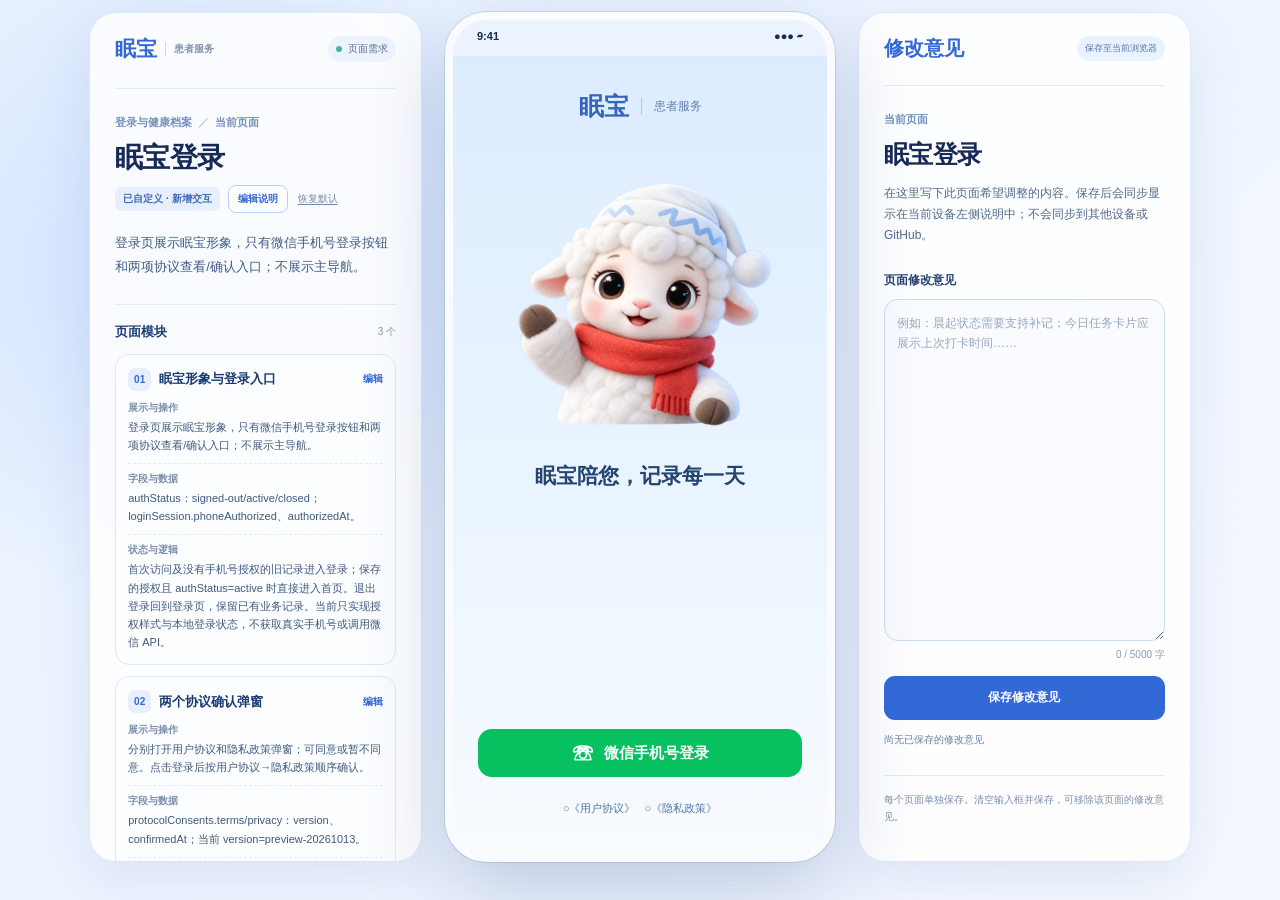
==== index.html @ 1cbe6196 "Replace rights center with patient education knowledge center" ====
<!doctype html>
<html lang="zh-CN">
<head>
  <meta charset="utf-8" />
  <meta name="viewport" content="width=device-width, initial-scale=1, viewport-fit=cover" />
  <meta name="theme-color" content="#e9f2ff" />
  <title>眠宝 · 患者服务</title>
  <link rel="stylesheet" href="styles.css?v=knowledge-center-20261014" />
</head>
<body>
  <aside id="requirement-panel" class="requirement-panel" aria-label="当前页面需求描述" aria-live="polite"></aside>
  <div class="device">
    <div class="device__status"><span>9:41</span><span>●●● ▰</span></div>
    <div id="app" class="app" aria-live="polite"></div>
    <nav id="tabbar" class="tabbar" aria-label="主导航"></nav>
    <div id="sheet-root"></div>
  </div>
  <aside id="feedback-panel" class="feedback-panel" aria-label="当前页面修改意见"></aside>
  <button id="feedback-toggle" class="feedback-toggle" type="button" aria-controls="feedback-panel" aria-expanded="false">修改意见</button>
  <div id="toast" class="toast" role="status" aria-live="polite"></div>
  <script id="page-feedback-data" type="application/json">{"home": {"text": "首页的banner和下面状态选择卡片互相调换位置；\n快捷服务中新增一个模块“病程记录”，点击后能够使用文字/图片/录音记录自身的病程", "updatedAt": "2026-10-13T09:35:14.502490+00:00", "appliedAt": "2026-10-13T10:00:52.163544+00:00"}, "pharmacy": {"text": "药房地图底部不展示tab栏；\n进入该模块底部弹出弹窗授权获取患者当前位置；\n上方放置根据用户当前位置所在的地图，下方弹窗展示附近的药店；", "updatedAt": "2026-09-29T07:53:32.153941+00:00", "appliedAt": "2026-09-29T08:16:36.530738+00:00"}, "shop": {"text": "页面展示“待接入”三个字", "updatedAt": "2026-09-29T07:53:51.566838+00:00", "appliedAt": "2026-09-29T08:16:36.530740+00:00"}, "special": {"text": "“专病管理”底部按钮名称修改为“健康档案”；\n测评记录里面展示全部量表名称，卡片支持左右滑动；\n睡眠辅助工具下只保留“小憩闹钟”/“注意力挑战”/“睡眠日子”", "updatedAt": "2026-10-13T09:33:17.796177+00:00", "appliedAt": "2026-10-13T10:00:52.163544+00:00"}, "eventForm": {"text": "“有跌倒或受伤”移除；", "updatedAt": "2026-09-29T07:54:59.822349+00:00", "appliedAt": "2026-09-29T08:16:36.530743+00:00"}, "rights": {"text": "新增一个banner位用于展示自动滚动的banner；\n在banner与“多元支付与保障”中间新增一张卡片用于展示当前用户的创新支付状态：\n1.未申请；\n2.审核中；\n3.已通过/已拒绝；\n这张卡片需要展示眠宝的形象；", "updatedAt": "2026-09-30T08:08:30.775186+00:00", "appliedAt": "2026-10-14T09:33:52.637667+00:00", "appliedNote": "2026-10-14 按最新要求改为知识中心：展示患教文章分类、列表和详情；旧权益中心意见保留作为历史记录。"}, "mine": {"text": "页面样式优化一下，特别是眠宝形象；\n新增“设置”功能，参考市面上通用的小程序设置，包含消息通知提醒/用户协议查看/退出登录/注销等功能；", "updatedAt": "2026-09-29T08:33:15.882872+00:00", "appliedAt": "2026-09-29T08:47:16.577567+00:00"}}</script>
  <script id="page-description-data" type="application/json">{
  "home": {
    "title": "患者首页",
    "group": "首页",
    "origin": "图示页面",
    "goal": "让患者在首页的一张卡片中记录晨起状态、看到眠宝反馈，并快速找到今日任务与快捷服务。",
    "interactions": [
      "先展示晨起状态及眠宝权益卡，再展示推荐 Banner。",
      "快捷服务新增病程记录；打开二级页直接记录文字、图片或语音，并共用眠宝病历夹数据。",
      "今日用药和小憩的引导弹窗及计时逻辑保持现状。",
      "快捷服务新增语音病历，进入独立页面展示语音整理、关键字段标红及保存回看。"
    ],
    "data": "onboardingPending、patientArchive；目标 patientArchive。\n当前字段补齐：insuranceStatus、meds[].day、homePreviewState。\n建议申请字段（待确认）：applicationId、applicationStatus、benefitStatus、updatedAt、rejectReason。\nhomeBanners[]：title、text、action、target、theme；bannerStates.home：index、paused。\nvoiceCase、journey、pharmacy、shop、payment、medReminder、adverseForm、specialist。\nroute=voiceCase；historyRoute=voiceCaseHistory；state.voiceCases[]。\n路由 journey；内嵌入口 entry=recordJourney。与眠宝帮您共用 IndexedDB mianbao-integrated-care-records-v1 的 records/media。\nsettings.medTime；meds[]：id、time、day、note；动效 assets/mianbao-med-guide.gif。\nnapSession：id、day、startedAt、totalSeconds、remainingSeconds、endsAt、status(running/paused/finished)；时长 1—120 整数分钟；naps[]：id、day、time、minutes；动效 assets/mianbao-nap-guide.gif。\nmoods[本地日期]：四档状态之一。\n建议正式字段（待确认）：userId、recordDate、moodCode、createdAt、updatedAt；recordDate 按选定业务时区生成。",
    "pending": "正式药品名、任务计划、消息提醒和外部服务入口需业务方确认。",
    "logic": "点击建立档案进入两字段表单，稍后再说关闭提示；已有档案不展示。刷新时未处理的提示保留；不影响首页原任务与服务。\n未领取或审核中进入商保页；已领取未记录打开用药弹窗；已记录进入服药记录。\n\n【A02/D01｜现状】未领取/审核中进入 payment；已领取且今日无记录打开服药弹窗；已记录进入 med。点击眠宝可覆盖展示状态，不改变申请数据。\n【建议规则（待确认）】申请状态与权益可用状态分别保存；approved 只有经权益接口确认可用后才映射“已领取”。审核拒绝显示拒绝原因及重申入口，不能映射已领取。状态成功刷新后统一重算首页与支付详情。\n【待确认】未申请/审核中/已通过/已拒绝分别对应的首页文案、按钮、跳转；通过后是否需激活；多个申请取哪一份；申请服务、失效规则。临时展示状态不作为真实办理依据，正式版是否保留点击切换需确认。\n页面顺序为顶部问候→晨起状态和眠宝权益卡→Banner→快捷服务→今日任务。轮播每 5 秒循环；离开页面清除计时器，页面隐藏、轮播内有焦点、主动暂停或系统要求减少动态时暂停。仅更新轮播区域，不清空左侧编辑输入。\n语音病历进入 voiceCase 独立二级页；病程记录进入既有 journey 文字/图片/录音流程；其余入口保留原跳转。所有二级页面隐藏五项主导航，并通过顶部返回回到首页。\n本次按用户确认仅实现 Demo 展示。点击或长按底部按钮展示固定示例整理效果；不调用麦克风、语音转写或真实大模型。该二级页不展示首页功能栏。\n文字≤2000 字；单条≤4 张图片、单张≤10 MB；单段录音≤2 分钟。文字、图片或语音至少一项；提交前停止录音并等待附件保存。保存到既有病历夹，同一来源可从眠宝帮您回看，不建立独立记录副本。\n点击任务不再直接跳详情；确认后保存当前时间与日期并关闭弹窗，同日该弹窗只保存一次，刷新任务及首页权益文案。已记录点击查看进入服药详情；开启减少动态时以静态眠宝替代 GIF。\n添加时建立计时会话，不计入已完成次数。倒计时每秒按 endsAt 和当前时间计算，不改写整页或左侧编辑内容；切换页面继续，刷新恢复。暂停保存剩余秒数，继续重建 endsAt。到时自动保存一条小憩记录，id 去重，归属开始日期；提前结束至少计时 1 秒才保存，分钟向上取整。保存失败保留会话可重试，不显示虚假完成；取消本次小憩不新增记录；未接入关闭页面后的通知。\n同日只能提交一次；已记录时禁用四个选项。\n\n【B02/B03｜现状】四档仅更新“今天的感受”文字；权益主文案由支付和服药记录决定。当前同日一次，不可修改。\n【建议规则（待确认）】晨起记录按 userId + recordDate 唯一；误选通过“修改当日状态”覆盖原记录而非新增，保留修改时间；未选择时显示引导，已选择时显示选中项。跨日重新计算日期及可选状态。\n【待确认】是否开放修改；四档对应反馈文案与形象配置；晨起反馈与权益信息的排列关系；日期统一北京时间还是用户时区。未确认前不把晨起状态当作疾病判断。",
    "modules": [
      {
        "title": "首次登录建档引导",
        "description": "手机号授权后到达首页，无健康档案时展示带眠宝的建档提示弹窗。",
        "fields": "onboardingPending、patientArchive；目标 patientArchive。",
        "logic": "点击建立档案进入两字段表单，稍后再说关闭提示；已有档案不展示。刷新时未处理的提示保留；不影响首页原任务与服务。"
      },
      {
        "title": "眠宝权益卡",
        "description": "根据商保状态与今日用药记录展示对应文案；点击文案进入下一步，点击眠宝切换预览状态。",
        "fields": "当前字段补齐：insuranceStatus、meds[].day、homePreviewState。\n建议申请字段（待确认）：applicationId、applicationStatus、benefitStatus、updatedAt、rejectReason。",
        "logic": "未领取或审核中进入商保页；已领取未记录打开用药弹窗；已记录进入服药记录。\n\n【A02/D01｜现状】未领取/审核中进入 payment；已领取且今日无记录打开服药弹窗；已记录进入 med。点击眠宝可覆盖展示状态，不改变申请数据。\n【建议规则（待确认）】申请状态与权益可用状态分别保存；approved 只有经权益接口确认可用后才映射“已领取”。审核拒绝显示拒绝原因及重申入口，不能映射已领取。状态成功刷新后统一重算首页与支付详情。\n【待确认】未申请/审核中/已通过/已拒绝分别对应的首页文案、按钮、跳转；通过后是否需激活；多个申请取哪一份；申请服务、失效规则。临时展示状态不作为真实办理依据，正式版是否保留点击切换需确认。"
      },
      {
        "title": "首页滚动 Banner",
        "description": "晨起状态与眠宝权益卡之后展示三张固定推荐卡片，分别进入健康记录、眠宝帮您和知识中心；支持自动轮播、箭头、指示点、横向滑动和暂停。",
        "fields": "homeBanners[]：title、text、action、target、theme；bannerStates.home：index、paused。",
        "logic": "页面顺序为顶部问候→晨起状态和眠宝权益卡→Banner→快捷服务→今日任务。轮播每 5 秒循环；离开页面清除计时器，页面隐藏、轮播内有焦点、主动暂停或系统要求减少动态时暂停。仅更新轮播区域，不清空左侧编辑输入。"
      },
      {
        "title": "快捷服务",
        "description": "八个入口：语音病历、病程记录、药房地图、线上购药、多元支付、用药提醒、不良反应速记和我的专员。",
        "fields": "voiceCase、journey、pharmacy、shop、payment、medReminder、adverseForm、specialist。",
        "logic": "语音病历进入 voiceCase 独立二级页；病程记录进入既有 journey 文字/图片/录音流程；其余入口保留原跳转。所有二级页面隐藏五项主导航，并通过顶部返回回到首页。"
      },
      {
        "title": "语音病历快捷入口",
        "description": "点击语音病历进入独立二级页面，由眠宝引导讲述时间、症状和次数。",
        "fields": "route=voiceCase；historyRoute=voiceCaseHistory；state.voiceCases[]。",
        "logic": "本次按用户确认仅实现 Demo 展示。点击或长按底部按钮展示固定示例整理效果；不调用麦克风、语音转写或真实大模型。该二级页不展示首页功能栏。"
      },
      {
        "title": "病程记录快捷入口",
        "description": "首页点病程记录后直接打开带眠宝的记录表单，可填写文字、上传图片、录制和回放语音。",
        "fields": "路由 journey；内嵌入口 entry=recordJourney。与眠宝帮您共用 IndexedDB mianbao-integrated-care-records-v1 的 records/media。",
        "logic": "文字≤2000 字；单条≤4 张图片、单张≤10 MB；单段录音≤2 分钟。文字、图片或语音至少一项；提交前停止录音并等待附件保存。保存到既有病历夹，同一来源可从眠宝帮您回看，不建立独立记录副本。"
      },
      {
        "title": "今日用药与眠宝引导弹窗",
        "description": "点击今日用药或首页权益卡的记录按钮，居中弹出眠宝 GIF 引导；确认已按医嘱服药后保存，已记录时显示完成状态与查看入口。",
        "fields": "settings.medTime；meds[]：id、time、day、note；动效 assets/mianbao-med-guide.gif。",
        "logic": "点击任务不再直接跳详情；确认后保存当前时间与日期并关闭弹窗，同日该弹窗只保存一次，刷新任务及首页权益文案。已记录点击查看进入服药详情；开启减少动态时以静态眠宝替代 GIF。"
      },
      {
        "title": "小憩引导弹窗与首页倒计时",
        "description": "点击日常小憩时钟居中弹出与今日用药同样的眠宝 GIF 卡片，填写时长并添加，随后关闭弹窗并在首页显示倒计时。进行中再次点击可暂停、继续或结束并记录。",
        "fields": "napSession：id、day、startedAt、totalSeconds、remainingSeconds、endsAt、status(running/paused/finished)；时长 1—120 整数分钟；naps[]：id、day、time、minutes；动效 assets/mianbao-nap-guide.gif。",
        "logic": "添加时建立计时会话，不计入已完成次数。倒计时每秒按 endsAt 和当前时间计算，不改写整页或左侧编辑内容；切换页面继续，刷新恢复。暂停保存剩余秒数，继续重建 endsAt。到时自动保存一条小憩记录，id 去重，归属开始日期；提前结束至少计时 1 秒才保存，分钟向上取整。保存失败保留会话可重试，不显示虚假完成；取消本次小憩不新增记录；未接入关闭页面后的通知。"
      },
      {
        "title": "状态打卡",
        "description": "四档状态选择：精神饱满/有些疲惫/需要小睡/状态不佳；\n选择后下方对应文案变更；",
        "fields": "moods[本地日期]：四档状态之一。\n建议正式字段（待确认）：userId、recordDate、moodCode、createdAt、updatedAt；recordDate 按选定业务时区生成。",
        "logic": "同日只能提交一次；已记录时禁用四个选项。\n\n【B02/B03｜现状】四档仅更新“今天的感受”文字；权益主文案由支付和服药记录决定。当前同日一次，不可修改。\n【建议规则（待确认）】晨起记录按 userId + recordDate 唯一；误选通过“修改当日状态”覆盖原记录而非新增，保留修改时间；未选择时显示引导，已选择时显示选中项。跨日重新计算日期及可选状态。\n【待确认】是否开放修改；四档对应反馈文案与形象配置；晨起反馈与权益信息的排列关系；日期统一北京时间还是用户时区。未确认前不把晨起状态当作疾病判断。"
      }
    ],
    "updatedAt": "2026-10-14T09:38:44.533701+00:00"
  },
  "special": {
    "title": "发作性睡病专区",
    "group": "健康档案",
    "origin": "图示页面",
    "goal": "集中记录猝倒、睡眠和自测信息，帮助患者回顾一段时间内的变化。",
    "interactions": [
      "底部 Tab 显示健康档案，路由仍为 special；专区标题和已有记录不因改名变化。",
      "保留猝倒统计、快速记录和自然周趋势。",
      "测评区展示当前全部量表名称 ESS/SRSS，可点名称、箭头或左右滑动卡片；照片记录绑定所操作卡片。",
      "睡眠辅助工具仅展示小憩闹钟、注意力挑战、睡眠日志。"
    ],
    "data": "events[].day、本月与上月事件数、今日事件数。\n建议统计参数：periodStart、periodEnd、comparisonStart、comparisonEnd、count、comparisonCount、hasRecordedData。\nweekOffset、events[].day。\n建议趋势字段：periodStart、periodEnd、dayCounts[]、selectedWeek；条目按 occurredAt 过滤。\nscaleCatalog[]：code、name、canAnswer；activeScale；ess[]；scalePhotos[]；scrollLeft 为卡片视图位置。\nnap、game、sleepList。\nTab label=健康档案；route=special；专区页面标题仍为发作性睡病专区。",
    "pending": "正式量表题目、授权、计分规则及拍照识别需确认；照片仅保存在当前浏览器。",
    "logic": "月度反馈按已记录次数比较；快速记录保存后同时更新月度和今日统计。\n\n【C03｜现状】本月累计条数直接与上个完整月比较；上月 0 条进入无上月记录文案。统计是已记录次数，不是完整发作次数。\n【建议规则（待确认）】默认对比同等经过天数；展示两个区间及记录次数，用“记录增加/减少/持平”文案。无记录标“无已记录数据”，不推断没有事件。补录、编辑、删除后重算对应日/月，并清除临时展示覆盖态。\n【待确认】等长区间或整月比较、2 月与大小月截止处理、是否要明确记录“无事件”、月度提示文案。正式版不以记录减少直接得出病情改善。\n周一至周日聚合；查看记录从底部弹出所选周列表。\n\n【C04｜现状】周图与底部列表按同一 weekOffset/日期过滤；图表无记录画为 0。\n【建议规则（待确认）】周一至周日，同一周范围同时驱动图表与列表；允许历史周，不允许超过当前周；返回时保留选中周。新增/修改/删除后更新受影响周；无数据显示“该周暂无已记录事件”。\n【待确认】最早查询范围、无记录日是否用空标记、是否加入月份/诱因分析。独立 trend 页的入口和保留范围另行确认。\n当前量表清单为 ESS、SRSS。名称高亮与当前卡片同步；第一张禁止向前、最后一张禁止向后，不循环。ESS 支持答题/拍照，SRSS 支持拍照；拍照按钮携带对应 scale，不依赖之前打开过哪张卡。切卡只更新选中视图，不重绘页面，不清空左侧编辑内容。趋势沿用现有本周得分计算；正式量表清单、版本、计分及医学审核仍待接入。\n只保留这三个区域入口；点击进入相应二级页，返回后沿用原记录。科学小贴士与不良反应记录从该区域移除；其他页面既有不良反应入口保持可用。“睡眠日子”按睡眠日志处理。\n只修改导航和分组名称，保留原路由、页面功能及记录关联，不重建记录。二级页面不展示主导航。",
    "modules": [
      {
        "title": "本月与今日记录",
        "description": "一张卡片展示本月及今日猝倒记录次数、眠宝反馈和快速记录按钮。",
        "fields": "events[].day、本月与上月事件数、今日事件数。\n建议统计参数：periodStart、periodEnd、comparisonStart、comparisonEnd、count、comparisonCount、hasRecordedData。",
        "logic": "月度反馈按已记录次数比较；快速记录保存后同时更新月度和今日统计。\n\n【C03｜现状】本月累计条数直接与上个完整月比较；上月 0 条进入无上月记录文案。统计是已记录次数，不是完整发作次数。\n【建议规则（待确认）】默认对比同等经过天数；展示两个区间及记录次数，用“记录增加/减少/持平”文案。无记录标“无已记录数据”，不推断没有事件。补录、编辑、删除后重算对应日/月，并清除临时展示覆盖态。\n【待确认】等长区间或整月比较、2 月与大小月截止处理、是否要明确记录“无事件”、月度提示文案。正式版不以记录减少直接得出病情改善。"
      },
      {
        "title": "猝倒周期趋势",
        "description": "按周展示每日猝倒次数，支持前后切周与查看所选周记录。",
        "fields": "weekOffset、events[].day。\n建议趋势字段：periodStart、periodEnd、dayCounts[]、selectedWeek；条目按 occurredAt 过滤。",
        "logic": "周一至周日聚合；查看记录从底部弹出所选周列表。\n\n【C04｜现状】周图与底部列表按同一 weekOffset/日期过滤；图表无记录画为 0。\n【建议规则（待确认）】周一至周日，同一周范围同时驱动图表与列表；允许历史周，不允许超过当前周；返回时保留选中周。新增/修改/删除后更新受影响周；无数据显示“该周暂无已记录事件”。\n【待确认】最早查询范围、无记录日是否用空标记、是否加入月份/诱因分析。独立 trend 页的入口和保留范围另行确认。"
      },
      {
        "title": "测评记录",
        "description": "显示 ESS 量表和 SRSS 量表名称；下方卡片可左右滑动，支持点击量表名称、箭头或键盘方向键切换。",
        "fields": "scaleCatalog[]：code、name、canAnswer；activeScale；ess[]；scalePhotos[]；scrollLeft 为卡片视图位置。",
        "logic": "当前量表清单为 ESS、SRSS。名称高亮与当前卡片同步；第一张禁止向前、最后一张禁止向后，不循环。ESS 支持答题/拍照，SRSS 支持拍照；拍照按钮携带对应 scale，不依赖之前打开过哪张卡。切卡只更新选中视图，不重绘页面，不清空左侧编辑内容。趋势沿用现有本周得分计算；正式量表清单、版本、计分及医学审核仍待接入。"
      },
      {
        "title": "睡眠辅助工具",
        "description": "按小憩闹钟、注意力挑战、睡眠日志的顺序展示三个入口。",
        "fields": "nap、game、sleepList。",
        "logic": "只保留这三个区域入口；点击进入相应二级页，返回后沿用原记录。科学小贴士与不良反应记录从该区域移除；其他页面既有不良反应入口保持可用。“睡眠日子”按睡眠日志处理。"
      },
      {
        "title": "健康档案导航与页面命名",
        "description": "底部专病管理改为健康档案；左侧分组同步显示健康档案。",
        "fields": "Tab label=健康档案；route=special；专区页面标题仍为发作性睡病专区。",
        "logic": "只修改导航和分组名称，保留原路由、页面功能及记录关联，不重建记录。二级页面不展示主导航。"
      }
    ],
    "updatedAt": "2026-10-13T09:53:17.250962+00:00"
  },
  "ai": {
    "title": "眠宝帮您",
    "group": "眠宝帮您",
    "origin": "指定链接完整功能整合",
    "goal": "完整承接指定链接中的眠宝陪伴与患者服务流程。",
    "interactions": [
      "显示小绵羊欢迎、热门问题和自由咨询；支持本地关键词匹配、多意图合并与超范围回复。",
      "展示入组、福利订单和直付/后报销进度；在会话中逐步完善资料、上传材料、核对提交，支持暂停、恢复、重新填写及驳回补件。",
      "聊天中记录病程文字、录制语音、上传图片；支持时间线、类型筛选、音频回放、图片放大和用药记录。",
      "先在聊天中展示三篇推荐文章；查看更多展开六篇文章及分类，支持全文阅读、收起与展开。",
      "真人客服入口、疑似不良事件识别与确认记录；头像展开患者资料、历史会话和福利关爱记录。",
      "发起会话后，输入区上方展示可横向滑动的创新支付、记录病程、用药记录、真人客服；状态按钮保留源模块场景切换和数据重置。"
    ],
    "data": "服务独立状态 mianbao-integrated-service-v1；sessions[]、messages[]。\nenrollment、type、code、patient、orders[]、aidDrafts 与会话 careFlows；材料图片本地保存。\nIndexedDB mianbao-integrated-care-records-v1 的 records、media；记录时间、文字、媒体、药品、用药状态、备注。\n源模块 articles[]、articleFilter、articleId 与消息 kind=articles/appPanel。\nreports[]、patient、sessions[]、orders[]；历史会话分页；申请人姓名打码。\nactiveSession、view、conversationActions；入组/支付/订单状态控件。",
    "pending": "正式 AI、医学内容、保险/申请审核、客服和云同步接口未接入；数据仅保存当前浏览器。",
    "logic": "欢迎区仅展示眠宝形象与介绍，点击问问眠宝进入咨询；不展示或写入每日状态记录。会话超过 3 天未互动新建，历史保留近 12 个月；AI 为本地规则匹配，医学与政策内容待正式审核。该模块数据不改写首页、专病管理、权益中心与我的现有记录。\n保留源模块的状态字典与订单过滤：20 区分药房审核阶段、21 过滤；后报销需处方与发票，直付含用药数量。申请提交为本地流程，未接保险/审核/理赔接口；不改变首页多元支付的状态。\n语音为录音与回放，不含语音转文字；每段最长 2 分钟，图片每条最多 4 张，单文件最多 10 MB，图片压缩后保存。记录时间不能在未来，保存前需停止录音；用药状态含已服用/漏服/暂停，新增记录不提供医学建议。\n所有文章操作保持在眠宝会话内；内容为记录与资料整理说明，正式医学内容和发布审核接口待接入。\n客服为源模块模拟服务，不实际拨号；不良事件仅本地记录，不能称为正式上报。历史会话、订单详情和材料查看均在当前会话中展开。\n首屏与空会话不显示快捷按钮；状态设置只更新本服务模块。清空聊天保留说明、病历、用药与订单；重置仅清理本服务模块数据。宿主左侧说明及右侧修改意见沿用原保存机制。",
    "modules": [
      {
        "title": "眠宝欢迎与咨询",
        "description": "显示小绵羊欢迎、热门问题和自由咨询；支持本地关键词匹配、多意图合并与超范围回复。",
        "fields": "服务独立状态 mianbao-integrated-service-v1；sessions[]、messages[]。",
        "logic": "欢迎区仅展示眠宝形象与介绍，点击问问眠宝进入咨询；不展示或写入每日状态记录。会话超过 3 天未互动新建，历史保留近 12 个月；AI 为本地规则匹配，医学与政策内容待正式审核。该模块数据不改写首页、专病管理、权益中心与我的现有记录。"
      },
      {
        "title": "创新支付、入组与援助申请",
        "description": "展示入组、福利订单和直付/后报销进度；在会话中逐步完善资料、上传材料、核对提交，支持暂停、恢复、重新填写及驳回补件。",
        "fields": "enrollment、type、code、patient、orders[]、aidDrafts 与会话 careFlows；材料图片本地保存。",
        "logic": "保留源模块的状态字典与订单过滤：20 区分药房审核阶段、21 过滤；后报销需处方与发票，直付含用药数量。申请提交为本地流程，未接保险/审核/理赔接口；不改变首页多元支付的状态。"
      },
      {
        "title": "病历夹与用药记录",
        "description": "聊天中记录病程文字、录制语音、上传图片；支持时间线、类型筛选、音频回放、图片放大和用药记录。",
        "fields": "IndexedDB mianbao-integrated-care-records-v1 的 records、media；记录时间、文字、媒体、药品、用药状态、备注。",
        "logic": "语音为录音与回放，不含语音转文字；每段最长 2 分钟，图片每条最多 4 张，单文件最多 10 MB，图片压缩后保存。记录时间不能在未来，保存前需停止录音；用药状态含已服用/漏服/暂停，新增记录不提供医学建议。"
      },
      {
        "title": "健康科普",
        "description": "先在聊天中展示三篇推荐文章；查看更多展开六篇文章及分类，支持全文阅读、收起与展开。",
        "fields": "源模块 articles[]、articleFilter、articleId 与消息 kind=articles/appPanel。",
        "logic": "所有文章操作保持在眠宝会话内；内容为记录与资料整理说明，正式医学内容和发布审核接口待接入。"
      },
      {
        "title": "客服、不良事件与我的服务",
        "description": "真人客服入口、疑似不良事件识别与确认记录；头像展开患者资料、历史会话和福利关爱记录。",
        "fields": "reports[]、patient、sessions[]、orders[]；历史会话分页；申请人姓名打码。",
        "logic": "客服为源模块模拟服务，不实际拨号；不良事件仅本地记录，不能称为正式上报。历史会话、订单详情和材料查看均在当前会话中展开。"
      },
      {
        "title": "会话快捷操作与状态设置",
        "description": "发起会话后，输入区上方展示可横向滑动的创新支付、记录病程、用药记录、真人客服；状态按钮保留源模块场景切换和数据重置。",
        "fields": "activeSession、view、conversationActions；入组/支付/订单状态控件。",
        "logic": "首屏与空会话不显示快捷按钮；状态设置只更新本服务模块。清空聊天保留说明、病历、用药与订单；重置仅清理本服务模块数据。宿主左侧说明及右侧修改意见沿用原保存机制。"
      }
    ],
    "updatedAt": "2026-10-14T09:38:44.533701+00:00"
  },
  "rights": {
    "title": "知识中心",
    "group": "知识中心",
    "origin": "页面调整需求",
    "goal": "集中展示患教文章，帮助患者了解记录、复诊准备、用药信息和相关服务。",
    "interactions": [
      "底部导航第四项为知识中心，首页第三张推荐卡片也进入知识中心。",
      "选择分类筛选文章，点击文章卡片进入全文详情。",
      "从详情返回时保留分类与列表位置。"
    ],
    "modules": [
      {
        "title": "知识中心导航与眠宝引导",
        "description": "页面标题及底部导航显示知识中心，顶部以医生形象眠宝引导阅读。",
        "fields": "导航 label=知识中心；route=rights（保留原路由键）；首页 homeBanners[2].target=rights。",
        "logic": "权益中心页面整体替换为知识中心，不展示创新支付状态卡、保障服务卡或 Banner。首页多元支付及眠宝帮您中已有申请功能保留；标题更名不改变支付数据。"
      },
      {
        "title": "文章分类筛选",
        "description": "显示全部、就医准备、日常记录、用药记录、援助服务分类，可横向滚动。",
        "fields": "knowledgeCategories 由文章分类去重；knowledgeFilter；knowledgeArticles[].category。",
        "logic": "默认全部，点击分类只更新筛选按钮和文章列表，不重绘整页或清空左侧编辑内容；分类及列表位置在当前会话保留，刷新回到全部。"
      },
      {
        "title": "患教文章列表",
        "description": "显示文章分类、预计阅读时长、标题和摘要，点击整张文章卡片阅读。",
        "fields": "knowledgeArticles[]：id、category、title、summary、read、icon、theme、sections[][]；当前 6 篇本地文章。",
        "logic": "按配置顺序展示，分类过滤与篇数使用同一结果；无匹配时显示空列表提示。正文复用既有眠宝模块中的记录与资料整理内容，暂不接文章管理后台。"
      },
      {
        "title": "详情跳转与回到列表",
        "description": "点击文章以唯一 ID 进入文章详情，返回列表可继续浏览。",
        "fields": "route=articleDetail；route.articleId；knowledgeScrollTop。",
        "logic": "进入详情前保存列表滚动位置；返回读取同一目录并恢复当前分类和位置，不创建新会话或患者记录。详情为二级页，隐藏首页功能栏。"
      }
    ],
    "pending": "正式医学内容、医学审核、文章管理后台和发布规则待接入；目前为既有 Demo 内容展示。",
    "updatedAt": "2026-10-14T09:33:52.637667+00:00",
    "data": "导航 label=知识中心；route=rights（保留原路由键）；首页 homeBanners[2].target=rights。\nknowledgeCategories 由文章分类去重；knowledgeFilter；knowledgeArticles[].category。\nknowledgeArticles[]：id、category、title、summary、read、icon、theme、sections[][]；当前 6 篇本地文章。\nroute=articleDetail；route.articleId；knowledgeScrollTop。",
    "logic": "权益中心页面整体替换为知识中心，不展示创新支付状态卡、保障服务卡或 Banner。首页多元支付及眠宝帮您中已有申请功能保留；标题更名不改变支付数据。\n默认全部，点击分类只更新筛选按钮和文章列表，不重绘整页或清空左侧编辑内容；分类及列表位置在当前会话保留，刷新回到全部。\n按配置顺序展示，分类过滤与篇数使用同一结果；无匹配时显示空列表提示。正文复用既有眠宝模块中的记录与资料整理内容，暂不接文章管理后台。\n进入详情前保存列表滚动位置；返回读取同一目录并恢复当前分类和位置，不创建新会话或患者记录。详情为二级页，隐藏首页功能栏。"
  },
  "mine": {
    "title": "我的",
    "group": "我的",
    "origin": "导航图示，内容补充",
    "goal": "集中管理个人记录和页面设置。",
    "interactions": [
      "我的首页展示眠宝形象、记录与个人资料入口，以及任务提醒设置和通用设置入口。",
      "设置页可保存消息通知偏好，进入用户协议、退出登录和注销账号。",
      "退出登录保留本地记录；注销经二次输入确认后清除本地记录，页面修改意见仍保留在项目文件。"
    ],
    "data": "authStatus：active / signed-out / closed；保存在当前浏览器。\nsettings：medTime、napMinutes、notificationEnabled。",
    "pending": "正式账户、患者身份、授权管理和云端同步未设计。",
    "logic": "active 显示资料、记录与设置入口；signed-out / closed 显示重新进入状态卡片。\n退出保留本地记录；注销清除记录与设置，保留写入 index.html 的修改意见。",
    "modules": [
      {
        "title": "个人形象与账户状态",
        "description": "顶部显示眠宝形象和当前账户状态。",
        "fields": "authStatus：active / signed-out / closed。\n正式建议 userId、sessionStatus、patientRole、eligibilityStatus、profileSummary；与浏览器 authStatus 区分。",
        "logic": "退出返回登录页，注销后保留原注销完成状态与重新进入入口。\n\n【E01｜现状】退出/注销仅控制本地访问，不是真实用户身份认证。\n【建议规则（待确认）】退出清除认证会话，账号健康数据按已确认缓存策略处理；换账号不能读上个账号数据；登录过期先确认登录再恢复来源操作；注销不得通过普通重新进入恢复已删除账号记录。\n【待确认】登录方式、用户/家属范围、资格、跨设备同步、退出缓存、登录恢复。"
      },
      {
        "title": "我的服务",
        "description": "我的记录、个人资料与消息通知入口。",
        "fields": "各入口目标页面与记录数量。\n服务计数按 userId 及 records 统一类别；消息 unreadCount 按真实未读列表计算。",
        "logic": "点击进入对应列表或说明页。\n\n【C10/E01/E04｜建议规则（待确认）】服务列表按本用户有效记录汇总，不混入其他账号；消息中心区分空列表/加载失败；记录入口与首页“全部记录”采用同一范围。\n【待确认】记录清单、个人资料可编辑字段和消息服务范围。"
      },
      {
        "title": "偏好与账户",
        "description": "任务提醒设置及通用设置入口。",
        "fields": "settings、authStatus。\n建议 settingsVersion、consentVersion、authStatus；各设置共享数据源。",
        "logic": "通用设置内处理通知偏好、协议、退出与注销。\n\n【B04/E01｜建议规则（待确认）】提醒偏好统一，授权状态与偏好分开；退出和注销是不同流程；清除浏览器数据不能视为正式注销完成。\n【待确认】通知机制、协议确认时机、注销认证及处理反馈。\n\n【E02/E03｜通用建议（待确认）】存在保存/删除/查询时，加载、成功、失败和空数据分别显示；失败保留输入或原数据，不伪造完成。重复请求使用记录级标识去重；未保存离开提示；新增/修改/删除成功刷新依赖统计。只读页面无额外数据写入。\n【E06｜说明版本】“现状”描述当前界面；“建议规则（待确认）”是开发方案供业务确认；“待实现”只指说明中的新模块。旧页面通用规则与本模块建议冲突时先确认再实现，不能视为中间页面已经变更。"
      }
    ],
    "updatedAt": "2026-09-30T09:01:06.520615+00:00"
  },
  "med": {
    "title": "服药打卡",
    "group": "首页 · 今日任务",
    "origin": "交互补充",
    "goal": "记录患者是否已按自己的医嘱完成用药，并回看近期记录。",
    "interactions": [
      "点击“记录已按医嘱服药”生成一条时间记录。",
      "点击“修改提醒”进入计划设置。",
      "同日可补充记录；首页底部弹窗则仅在今日未记录时新增一条。"
    ],
    "data": "meds[]：id、day、time、note；settings.medTime：HH:mm。",
    "pending": "漏服与补服指导必须依据获批资料和个体医嘱审核。",
    "logic": "点击记录追加一条本地记录；首页 hasToday 由任一当日记录决定。\n漏服补服指引不由当前页面生成。",
    "modules": [
      {
        "title": "今日服药状态",
        "description": "展示计划时间、今日完成状态和服药记录按钮。",
        "fields": "settings.medTime、meds[].day/time。\n建议记录字段：recordId、userId、taskId、occurredAt、createdAt、recordDate、source、isBackfill；当前 day/time/note 保留用于现状说明。",
        "logic": "点击记录写入当前时间；修改提醒进入用药提醒页。\n\n【B01/B03｜现状】服药页每次点击追加一条，首页弹窗同日去重；两入口行为不统一。“补记”没有实际发生时间输入。\n【建议规则（待确认）】若计划为每日一次，按 userId + taskId + recordDate 唯一；已完成禁用重复记录。补记使用实际服药时间，创建时间单独保存；超过今天的时间不得提交；重复请求返回已有记录。若多次用药，按计划次数独立记录。\n【待确认】实际每日次数、补记范围、是否允许未按计划记录、错误记录编辑/删除。两个入口须调用相同记录规则。"
      },
      {
        "title": "最近记录",
        "description": "按时间倒序展示近期服药记录。",
        "fields": "meds[]：day、time、note。\n建议排序字段：occurredAt DESC、createdAt DESC、recordId；支持日期范围和分页参数。",
        "logic": "无记录时显示空状态。\n\n【C01/C10｜现状】只展示最近保存的 8 条，未提供全量记录或纠错入口。\n【建议规则（待确认）】按实际服药时间倒序，保存时间作次排序；补录旧日期不会置顶为最新服药。有效记录数量驱动任务，删除/修改后重算对应日期。\n【待确认】全部历史入口、编辑/删除权限与期限、无记录提示及历史过滤范围。\n\n【E02/E03｜通用建议（待确认）】存在保存/删除/查询时，加载、成功、失败和空数据分别显示；失败保留输入或原数据，不伪造完成。重复请求使用记录级标识去重；未保存离开提示；新增/修改/删除成功刷新依赖统计。只读页面无额外数据写入。\n【E06｜说明版本】“现状”描述当前界面；“建议规则（待确认）”是开发方案供业务确认；“待实现”只指说明中的新模块。旧页面通用规则与本模块建议冲突时先确认再实现，不能视为中间页面已经变更。\n【已确认｜二级导航】本页面隐藏底部五项一级导航栏，内容区占用释放的底部空间；使用顶部返回按钮回到来源页。仅首页、健康档案、眠宝帮您、知识中心、我的显示底部导航。"
      }
    ],
    "updatedAt": "2026-10-14T09:38:44.533701+00:00"
  },
  "medReminder": {
    "title": "用药提醒",
    "group": "首页 · 快捷服务",
    "origin": "页面意见补充",
    "goal": "让用户维护每日用药提醒时间与通知偏好。",
    "interactions": [
      "从首页快捷服务进入；调整提醒时间和通知开关。",
      "保存后返回首页，今日用药卡片显示新的计划时间。"
    ],
    "data": "settings.medTime：HH:mm，必填。\nsettings.notificationEnabled：布尔值，与“我的→设置”共用。",
    "pending": "系统级通知、订阅授权和实际送达服务待接入。",
    "logic": "保存时合并 settings，不覆盖小憩时长。\n首页今日用药卡片读取 medTime；通知开关仅记录偏好，实际通知须接入授权与发送服务。",
    "modules": [
      {
        "title": "提醒时间",
        "description": "设置每日计划用药时间。",
        "fields": "settings.medTime：HH:mm，必填。\n建议提醒计划：planId、timezone、effectiveFrom、plannedTimes、enabled；medTime 为当前单次计划字段。",
        "logic": "保存后首页今日用药卡片读取新时间。\n\n【B03/B04｜现状】仅保存计划值；修改会同步首页，不发送系统通知。\n【建议规则（待确认）】校验合法 HH:mm；保存成功后替换旧计划并取消未发送旧提醒；新计划从确认生效日期起执行；只对未完成任务发送，失败不影响任务记录。多入口设置写入同一配置。\n【待确认】单次/多次计划、开始生效时间、时区、任务完成后的提醒撤销、渠道/频率与失败重试。"
      },
      {
        "title": "通知偏好",
        "description": "开关与“我的→设置”共用通知偏好。",
        "fields": "settings.notificationEnabled：布尔值。\n建议区分 notificationPreference（业务意愿）与 notificationPermission（平台授权状态）。",
        "logic": "保存偏好时保留小憩时长；系统通知需独立接入。\n\n【B04｜建议规则（待确认）】开启偏好后主动请求对应提醒授权；拒绝不标为可送达，展示授权状态与重新授权路径。关闭后取消后续提醒，不删除用药计划；消息发送服务与页面保存结果分开反馈。\n【待确认】小程序订阅类型/有效次数、可发消息模板、系统权限变化时刷新方式、重试上限与静默时间。\n\n【E02/E03｜通用建议（待确认）】存在保存/删除/查询时，加载、成功、失败和空数据分别显示；失败保留输入或原数据，不伪造完成。重复请求使用记录级标识去重；未保存离开提示；新增/修改/删除成功刷新依赖统计。只读页面无额外数据写入。\n【E06｜说明版本】“现状”描述当前界面；“建议规则（待确认）”是开发方案供业务确认；“待实现”只指说明中的新模块。旧页面通用规则与本模块建议冲突时先确认再实现，不能视为中间页面已经变更。\n【已确认｜二级导航】本页面隐藏底部五项一级导航栏，内容区占用释放的底部空间；使用顶部返回按钮回到来源页。仅首页、健康档案、眠宝帮您、知识中心、我的显示底部导航。"
      }
    ],
    "updatedAt": "2026-10-14T09:38:44.533701+00:00"
  },
  "nap": {
    "title": "小憩时钟",
    "group": "首页 / 健康档案",
    "origin": "交互补充",
    "goal": "帮助患者按照自己的计划进行短暂休息，并留下时长记录。",
    "interactions": [
      "点击日常小憩时钟居中弹出与今日用药同样的眠宝 GIF 卡片，填写时长并添加，随后关闭弹窗并在首页显示倒计时。进行中再次点击可暂停、继续或结束并记录。",
      "展示已完成的小憩时长和时间。"
    ],
    "data": "napSession：id、day、startedAt、totalSeconds、remainingSeconds、endsAt、status(running/paused/finished)；时长 1—120 整数分钟；naps[]：id、day、time、minutes；动效 assets/mianbao-nap-guide.gif。\nnaps[]：id、day、time、minutes。",
    "pending": "网页关闭后不会后台计时；正式提醒需系统通知能力。",
    "logic": "添加时建立计时会话，不计入已完成次数。倒计时每秒按 endsAt 和当前时间计算，不改写整页或左侧编辑内容；切换页面继续，刷新恢复。暂停保存剩余秒数，继续重建 endsAt。到时自动保存一条小憩记录，id 去重，归属开始日期；提前结束至少计时 1 秒才保存，分钟向上取整。保存失败保留会话可重试，不显示虚假完成；取消本次小憩不新增记录；未接入关闭页面后的通知。\n到时或提前结束成功保存后刷新列表；同一会话最多一条记录，未完成计时不计入次数。",
    "modules": [
      {
        "title": "小憩计时与会话",
        "description": "点击日常小憩时钟居中弹出与今日用药同样的眠宝 GIF 卡片，填写时长并添加，随后关闭弹窗并在首页显示倒计时。进行中再次点击可暂停、继续或结束并记录。",
        "fields": "napSession：id、day、startedAt、totalSeconds、remainingSeconds、endsAt、status(running/paused/finished)；时长 1—120 整数分钟；naps[]：id、day、time、minutes；动效 assets/mianbao-nap-guide.gif。",
        "logic": "添加时建立计时会话，不计入已完成次数。倒计时每秒按 endsAt 和当前时间计算，不改写整页或左侧编辑内容；切换页面继续，刷新恢复。暂停保存剩余秒数，继续重建 endsAt。到时自动保存一条小憩记录，id 去重，归属开始日期；提前结束至少计时 1 秒才保存，分钟向上取整。保存失败保留会话可重试，不显示虚假完成；取消本次小憩不新增记录；未接入关闭页面后的通知。"
      },
      {
        "title": "小憩记录",
        "description": "展示已完成的小憩时长和时间。",
        "fields": "naps[]：id、day、time、minutes。",
        "logic": "到时或提前结束成功保存后刷新列表；同一会话最多一条记录，未完成计时不计入次数。"
      }
    ],
    "updatedAt": "2026-10-13T09:53:17.250962+00:00"
  },
  "eventForm": {
    "title": "新增猝倒记录",
    "group": "健康档案 · 猝倒",
    "origin": "交互补充",
    "goal": "快速保留一次事件的发生时间，再补充关键场景。",
    "interactions": [
      "发生时间必填，可填写持续时间、诱因和现场情况。",
      "表单不显示“有跌倒或受伤”选项。",
      "从专病首页弹窗保存后留在当前页，独立表单保存后进入记录列表；趋势同步更新。"
    ],
    "data": "time：必填 datetime-local；duration：0–120 分钟可选；trigger、note：可选。",
    "pending": "图片提出语音病历；录音、转写、分享权限尚未接入。",
    "logic": "提交时校验 time 可解析；写入 events[] 后刷新日、周、月统计。\n从专病首页弹窗提交后留在本页；独立表单提交后进入记录列表。",
    "modules": [
      {
        "title": "猝倒事件信息",
        "description": "记录发生时间、持续时间、可能诱因和当时情况。",
        "fields": "time 必填；duration、trigger、note 可选。\n建议统一字段：occurredAt、createdAt、updatedAt、durationMinutes（空与 0 区分）、triggerCode、note；服务端与客户端同样校验。",
        "logic": "时间需可解析；允许事后补记。\n\n【C01/C02｜现状】持续时间输入 0–120；时间只校验可解析，未限制未来；“可稍后补充”暂无编辑路径。\n【建议规则（待确认）】发生时间不晚于当前；可补录历史。空时长代表未填写，0 不等于未填写；若采用分钟，明确是否允许小数。备注建议最多 1000 字；同用户同发生时间提示重复，确认后是否允许并存由业务决定。\n【待确认】持续时长上下限与单位、历史范围、未来容差、诱因选项、重叠/重复事件处理。仍不增加已移除的跌倒或受伤字段。"
      },
      {
        "title": "提交与返回",
        "description": "保存事件并返回来源页面或记录列表。",
        "fields": "events[]：id、time、day、duration、trigger、note。\n建议记录：recordId、userId、occurredAt、createdAt、updatedAt、version；请求携带幂等键。",
        "logic": "从底部弹窗提交后关闭弹窗；独立页面提交后进入记录列表。\n\n【C02/E02/E03｜建议规则（待确认）】提交中禁用按钮；成功只写一条，刷新日/周/月统计；失败保留输入并允许重试，不跳转。底部提交关闭弹窗留在来源页；独立提交进入列表。关闭/离开未保存表单先确认。编辑更新原记录并重算旧日期与新日期统计。\n【待确认】是否提供编辑入口、可修改范围、重复提交提示、语音转写是否本期；语音若接入需录音授权/转写确认，未确认文本不自动保存。\n\n【E02/E03｜通用建议（待确认）】存在保存/删除/查询时，加载、成功、失败和空数据分别显示；失败保留输入或原数据，不伪造完成。重复请求使用记录级标识去重；未保存离开提示；新增/修改/删除成功刷新依赖统计。只读页面无额外数据写入。\n【E06｜说明版本】“现状”描述当前界面；“建议规则（待确认）”是开发方案供业务确认；“待实现”只指说明中的新模块。旧页面通用规则与本模块建议冲突时先确认再实现，不能视为中间页面已经变更。\n【已确认｜二级导航】本页面隐藏底部五项一级导航栏，内容区占用释放的底部空间；使用顶部返回按钮回到来源页。仅首页、健康档案、眠宝帮您、知识中心、我的显示底部导航。"
      }
    ],
    "updatedAt": "2026-10-14T09:38:44.533701+00:00"
  },
  "eventList": {
    "title": "猝倒记录列表",
    "group": "健康档案 · 猝倒",
    "origin": "交互补充",
    "goal": "按时间回顾已记录的猝倒事件。",
    "interactions": [
      "查看事件摘要。",
      "新增记录或删除本地记录。",
      "删除后趋势统计随之更新。"
    ],
    "data": "events[]：按 time 倒序展示；删除按 id 定位。",
    "pending": "正式版本应补充编辑、撤销删除及复诊摘要导出。",
    "logic": "删除前二次确认；删除后所有基于 events 的统计即时重算。",
    "modules": [
      {
        "title": "新增记录入口",
        "description": "跳转猝倒事件表单。",
        "fields": "目标页面 eventForm。\n建议入口：createMode、returnTarget；编辑以 recordId 定位。",
        "logic": "新增后返回列表并更新统计。\n\n【C02/E03｜建议规则（待确认）】新增使用当前时间默认值；从列表新增成功回列表。若开放编辑，点击条目进入已填值的同一表单，保存更新原条目。\n【待确认】列表条目是只读详情还是直接编辑，编辑/删除期限和服务端留痕。"
      },
      {
        "title": "事件列表",
        "description": "倒序展示时间、诱因、时长和备注，支持删除。",
        "fields": "events[]、id。\n排序建议：occurredAt DESC、createdAt DESC、recordId；筛选按发生时间。",
        "logic": "删除需确认；删除后日、周、月统计重新计算。\n\n【C01/C02/C04｜现状】当前按保存顺序倒置，补录旧事件可能在最上；页面提示“点击记录查看”但条目未配置详情动作。\n【建议规则（待确认）】按发生时间倒序；摘要与详情同源；删除确认明确记录，删除成功重算关联统计，失败恢复并提示。无记录不等于未发作。\n【待确认】详情入口、编辑和撤销删除、日期筛选/分页；未来事件限制。\n\n【E02/E03｜通用建议（待确认）】存在保存/删除/查询时，加载、成功、失败和空数据分别显示；失败保留输入或原数据，不伪造完成。重复请求使用记录级标识去重；未保存离开提示；新增/修改/删除成功刷新依赖统计。只读页面无额外数据写入。\n【E06｜说明版本】“现状”描述当前界面；“建议规则（待确认）”是开发方案供业务确认；“待实现”只指说明中的新模块。旧页面通用规则与本模块建议冲突时先确认再实现，不能视为中间页面已经变更。\n【已确认｜二级导航】本页面隐藏底部五项一级导航栏，内容区占用释放的底部空间；使用顶部返回按钮回到来源页。仅首页、健康档案、眠宝帮您、知识中心、我的显示底部导航。"
      }
    ],
    "updatedAt": "2026-10-14T09:38:44.533701+00:00"
  },
  "trend": {
    "title": "猝倒趋势",
    "group": "健康档案 · 趋势",
    "origin": "图示趋势，交互补充",
    "goal": "以一周为单位查看已经记录的事件数量。",
    "interactions": [
      "查看周内每日次数。",
      "查看最近事件摘要并进入全部事件列表。"
    ],
    "data": "weekOffset：周偏移；events[].day：日维度聚合键。",
    "pending": "“未记录”不能解释为“未发生”；月视图与诱发情绪分析待定义。",
    "logic": "一周从周一到周日；未记录按 0 显示，不等于事件未发生。",
    "modules": [
      {
        "title": "本周趋势",
        "description": "按周一至周日汇总已记录事件并绘图。",
        "fields": "events[].day、本周日期范围。\n建议共用 selectedWeek/periodStart/periodEnd，聚合与详情来自同一过滤集合。",
        "logic": "仅统计保存过的记录；空日显示零。\n\n【C04｜现状】独立趋势页固定本周且无当前可见入口，通用说明中的 weekOffset 不参与该页实际计算。\n【建议规则（待确认）】如保留此页，图与列表共用同一周过滤，不混用最近全量记录；切周边界和无记录标记与健康档案一致。\n【待确认】是否保留、入口位置、是否支持独立切周。"
      },
      {
        "title": "本周记录与全部事件",
        "description": "展示近期记录摘要并可跳转全部事件。",
        "fields": "events[]：time、trigger、note。\n当前代码最近六条未过滤周；建议 weekRecords、totalCount、pageCursor。",
        "logic": "列表按时间倒序；无记录时显示空状态。\n\n【C04/C01｜现状】标题“本周记录”但展示最近保存的全量 6 条，可能包含上周。\n【建议规则（待确认）】只显示所选周的事件，按发生时间倒序；无该周数据展示空状态；查看全部事件跳列表并传所选日期范围。\n【待确认】最近条数、筛选传递与返回时选中周保留。\n\n【E02/E03｜通用建议（待确认）】存在保存/删除/查询时，加载、成功、失败和空数据分别显示；失败保留输入或原数据，不伪造完成。重复请求使用记录级标识去重；未保存离开提示；新增/修改/删除成功刷新依赖统计。只读页面无额外数据写入。\n【E06｜说明版本】“现状”描述当前界面；“建议规则（待确认）”是开发方案供业务确认；“待实现”只指说明中的新模块。旧页面通用规则与本模块建议冲突时先确认再实现，不能视为中间页面已经变更。\n【已确认｜二级导航】本页面隐藏底部五项一级导航栏，内容区占用释放的底部空间；使用顶部返回按钮回到来源页。仅首页、健康档案、眠宝帮您、知识中心、我的显示底部导航。"
      }
    ],
    "updatedAt": "2026-10-14T09:38:44.533701+00:00"
  },
  "essIntro": {
    "title": "ESS 测评说明",
    "group": "健康档案 · ESS",
    "origin": "图示入口，交互补充",
    "goal": "在答题前说明当前题目与正式量表的区别。",
    "interactions": [
      "阅读说明后开始八题答题流程。",
      "进入历史测评列表。"
    ],
    "data": "ess[]：答题历史。",
    "pending": "当前不是正式 ESS；正式题目、授权、计分及解读需医学审核。",
    "logic": "开始前说明当前题目并非正式量表；开始时重置 8 题答案与进度。",
    "modules": [
      {
        "title": "测评说明",
        "description": "告知当前题目与正式 ESS 量表的区别。",
        "fields": "说明文案。\n建议量表元数据：scaleCode、version、instructions、questionCount、scoreRange、interpretationVersion。",
        "logic": "当前分数不用于医学判断。\n\n【C05｜现状】题干占位，8 题求和不能用于正式医学判断。\n【建议规则（待确认）】正式量表可用版本配置齐全才开放答题；开始前展示填写周期与规则，未配置完整显示不可用。题干与评分配置不可由开发自行编造。\n【待确认】量表版本、授权、题目/选项/计分/解释文案及适用对象。"
      },
      {
        "title": "开始与历史入口",
        "description": "开始八题答题或查看历史。",
        "fields": "essStep、essAnswers、ess[]。\n建议 draftId、draftStatus、lastAnsweredIndex、answers、scaleVersion。",
        "logic": "开始时重置进度和答案。\n\n【C05/E03｜现状】开始重新清空八题答案，顶部返回不提示未完成。\n【建议规则（待确认）】有草稿时让用户选择继续或重新开始；重开需确认丢弃旧草稿；历史入口区分在线/纸质与量表版本。\n【待确认】是否保存草稿、有效期、重复测评频率与历史范围。\n\n【E02/E03｜通用建议（待确认）】存在保存/删除/查询时，加载、成功、失败和空数据分别显示；失败保留输入或原数据，不伪造完成。重复请求使用记录级标识去重；未保存离开提示；新增/修改/删除成功刷新依赖统计。只读页面无额外数据写入。\n【E06｜说明版本】“现状”描述当前界面；“建议规则（待确认）”是开发方案供业务确认；“待实现”只指说明中的新模块。旧页面通用规则与本模块建议冲突时先确认再实现，不能视为中间页面已经变更。\n【已确认｜二级导航】本页面隐藏底部五项一级导航栏，内容区占用释放的底部空间；使用顶部返回按钮回到来源页。仅首页、健康档案、眠宝帮您、知识中心、我的显示底部导航。"
      }
    ],
    "updatedAt": "2026-10-14T09:38:44.533701+00:00"
  },
  "essQuiz": {
    "title": "ESS 答题",
    "group": "健康档案 · ESS",
    "origin": "交互补充",
    "goal": "验证逐题选择、进度和提交的页面交互。",
    "interactions": [
      "每题选择 0–3 的选项等级。",
      "点击下一题；可返回上一题修改选择。",
      "八题完成后提交结果。"
    ],
    "data": "essAnswers：8 个 0–3 整数；essStep：0–7。",
    "pending": "题干是占位文案，不能用于医学判断。",
    "logic": "未选择当前题时禁用下一题；上一题保留已选值。\n第 8 题提交后求和并写入 ess[]；分数不用于医学判断。",
    "modules": [
      {
        "title": "题目与选项",
        "description": "展示当前题序、题干和 0–3 级选项。",
        "fields": "essStep：0–7；essAnswers[]：0–3。\n建议答案字段：questionId、optionCode、score、scaleVersion；答案绑定量表版本。",
        "logic": "未选择时不能进入下一题；返回上一题保留已选值。\n\n【C05｜建议规则（待确认）】单选必答，上一题保留；题目缺配置不开放提交；校验所有题目对应当前版本；未完成返回保留草稿或二次确认，由已确认草稿策略决定。\n【待确认】正式选项、评分、跳题规则、改版本时旧草稿处理。现有 0–3 八题仅是当前行为。"
      },
      {
        "title": "进度与提交",
        "description": "展示八步进度，最后一题提交分数。",
        "fields": "ess[]：score、answers、time。\n建议 resultId、draftId、assessedAt、createdAt、source: online、score、answers、version；幂等键 draftId。",
        "logic": "八题完成后求和、保存并进入结果页。\n\n【C05/C06/E02｜建议规则（待确认）】全部有效答案完成后按版本计算；提交中锁按钮；同份答卷只生成一条结果；失败保留全部答案可重试；成功更新历史与趋势并进入结果。时间以实际测评完成时刻为 assessedAt。\n【待确认】同日多次是否允许、提交后是否可纠错、结果解释范围与权限。\n\n【E02/E03｜通用建议（待确认）】存在保存/删除/查询时，加载、成功、失败和空数据分别显示；失败保留输入或原数据，不伪造完成。重复请求使用记录级标识去重；未保存离开提示；新增/修改/删除成功刷新依赖统计。只读页面无额外数据写入。\n【E06｜说明版本】“现状”描述当前界面；“建议规则（待确认）”是开发方案供业务确认；“待实现”只指说明中的新模块。旧页面通用规则与本模块建议冲突时先确认再实现，不能视为中间页面已经变更。\n【已确认｜二级导航】本页面隐藏底部五项一级导航栏，内容区占用释放的底部空间；使用顶部返回按钮回到来源页。仅首页、健康档案、眠宝帮您、知识中心、我的显示底部导航。"
      }
    ],
    "updatedAt": "2026-10-14T09:38:44.533701+00:00"
  },
  "essResult": {
    "title": "ESS 结果",
    "group": "健康档案 · ESS",
    "origin": "交互补充",
    "goal": "展示交互测试得分，并让患者进入历史或重新体验。",
    "interactions": [
      "查看本次测评分数。",
      "进入历史列表或再做一次。"
    ],
    "data": "route.score：本次测评分数。",
    "pending": "不提供分层、诊断或治疗效果结论。",
    "logic": "仅展示本次求和结果；历史已在提交时持久化。",
    "modules": [
      {
        "title": "本次结果",
        "description": "展示本次求和分数及用途说明。",
        "fields": "route.score。\n建议以 resultId 查询持久化结果，不仅依赖 route.score；包含 score、assessedAt、source、version。",
        "logic": "不提供诊断或分层结论。\n\n【C05/E03｜建议规则（待确认）】结果页按 resultId 读取已经保存的本次结果；无有效结果显示“记录不存在”并提供历史入口；刷新不重新提交；展示分数、来源和版本，解释只用审核配置。\n【待确认】解释文案、纸质录分是否进入同一结果页、删除后打开旧链接的提示。"
      },
      {
        "title": "后续操作",
        "description": "可查看历史或重新答题。",
        "fields": "ess[]、essStep、essAnswers。\n操作目标：essHistory / 新 draftId；保留 resultId 关联。",
        "logic": "再做一次时清空当前答题进度。\n\n【C05/E03｜建议规则（待确认）】查看历史不创建新记录；再做一次明确创建新答卷，不覆盖本次；返回不能重复提交上次答案。\n【待确认】再做限制、是否允许从结果页纠正原答卷。\n\n【E02/E03｜通用建议（待确认）】存在保存/删除/查询时，加载、成功、失败和空数据分别显示；失败保留输入或原数据，不伪造完成。重复请求使用记录级标识去重；未保存离开提示；新增/修改/删除成功刷新依赖统计。只读页面无额外数据写入。\n【E06｜说明版本】“现状”描述当前界面；“建议规则（待确认）”是开发方案供业务确认；“待实现”只指说明中的新模块。旧页面通用规则与本模块建议冲突时先确认再实现，不能视为中间页面已经变更。\n【已确认｜二级导航】本页面隐藏底部五项一级导航栏，内容区占用释放的底部空间；使用顶部返回按钮回到来源页。仅首页、健康档案、眠宝帮您、知识中心、我的显示底部导航。"
      }
    ],
    "updatedAt": "2026-10-14T09:38:44.533701+00:00"
  },
  "essHistory": {
    "title": "ESS 测评历史",
    "group": "健康档案 · ESS",
    "origin": "交互补充",
    "goal": "按时间回顾测评记录。",
    "interactions": [
      "查看历史分数和测评时间。",
      "通过返回按钮回到来源页面。"
    ],
    "data": "ess[]：id、day、time、score、answers。",
    "pending": "正式趋势应区分量表版本并明确缺测日期。",
    "logic": "按 time 倒序展示；无记录时显示空状态。",
    "modules": [
      {
        "title": "历史记录",
        "description": "按时间倒序展示每次测评分数。",
        "fields": "ess[]：score、time、answers。\n建议整合结果：recordId、scaleCode、assessedAt、createdAt、score（可空）、source、version、imageId。",
        "logic": "无记录时展示空状态。\n\n【C01/C05/C06/C10｜现状】仅在线 ESS，按保存顺序倒置；纸质照片另在弹窗。\n【建议规则（待确认）】同量表历史统一列在线和纸质来源，按 assessedAt 倒序，创建时间次排序；无分数照片不当作 0 分；按量表/版本/日期筛选。纠错或删除后重算每日有效值。\n【待确认】是否整合照片、无分数计数、编辑/删除权限、全量分页范围。"
      },
      {
        "title": "来源返回",
        "description": "返回发起本页的页面。",
        "fields": "页面访问栈。\n建议 returnTarget、selectedScale、selectedWeek、scrollPosition。",
        "logic": "返回不改变历史分数。\n\n【E03｜建议规则（待确认）】返回来源页保留量表选项与日期范围；历史不变更得分。直接访问无来源时回健康档案。\n【待确认】重进/刷新路由恢复策略。\n\n【E02/E03｜通用建议（待确认）】存在保存/删除/查询时，加载、成功、失败和空数据分别显示；失败保留输入或原数据，不伪造完成。重复请求使用记录级标识去重；未保存离开提示；新增/修改/删除成功刷新依赖统计。只读页面无额外数据写入。\n【E06｜说明版本】“现状”描述当前界面；“建议规则（待确认）”是开发方案供业务确认；“待实现”只指说明中的新模块。旧页面通用规则与本模块建议冲突时先确认再实现，不能视为中间页面已经变更。\n【已确认｜二级导航】本页面隐藏底部五项一级导航栏，内容区占用释放的底部空间；使用顶部返回按钮回到来源页。仅首页、健康档案、眠宝帮您、知识中心、我的显示底部导航。"
      }
    ],
    "updatedAt": "2026-10-14T09:38:44.533701+00:00"
  },
  "game": {
    "title": "注意力挑战",
    "group": "健康档案 · D2",
    "origin": "图示入口，交互补充",
    "goal": "用轻量互动体验“捕捉清醒精灵”的玩法。",
    "interactions": [
      "开始 30 秒挑战。",
      "点击目标符号得分，误点扣分。",
      "结束后保存挑战成绩并可重玩。"
    ],
    "data": "gameState：score、left、tiles；game[]：历史分数与时间。",
    "pending": "游戏不是临床测试；复诊指标用途需独立验证。",
    "logic": "命中目标 +1，误点 -1；30 秒结束写入记录。\n游戏成绩不得作为临床注意力评估。",
    "modules": [
      {
        "title": "注意力挑战",
        "description": "30 秒内点击目标得分，误点扣分。",
        "fields": "gameState：tiles、score、left。\n建议 roundId、gameVersion、startedAt、endedAt、status、hits、misses、score、activeSeconds；每轮独立。",
        "logic": "倒计时结束后锁定本次成绩。\n\n【C09｜现状】命中 +1/误点 -1，分数可负；30 秒到时保存；离开后计时继续，重开丢弃上一轮。\n【建议规则（待确认）】离开或后台挂起暂停并提示继续/放弃；重开先确认丢弃；以实际计时/时间戳确定时限；同一目标在刷新前最多得分一次；结束锁定成绩并保证只保存一次。\n【待确认】是否允许负分、固定/随机目标数量、刷新频率、暂停上限与弃局是否记录。成绩仅互动用途。"
      },
      {
        "title": "最近成绩",
        "description": "展示最近五次挑战分数和时间。",
        "fields": "game[]：score、time。\n建议历史：roundId、version、score、hits、misses、endedAt、isCompleted。",
        "logic": "结束时写入记录；游戏分数不作为临床指标。\n\n【C09/C10｜建议规则（待确认）】只将有效完成轮次作为成绩；按结束时间倒序；展示玩法版本，版本不同不直接比较。最近五条只是摘要，全量入口需确定。\n【待确认】成绩删除、全量查询、趋势及是否进入全部记录。\n\n【E02/E03｜通用建议（待确认）】存在保存/删除/查询时，加载、成功、失败和空数据分别显示；失败保留输入或原数据，不伪造完成。重复请求使用记录级标识去重；未保存离开提示；新增/修改/删除成功刷新依赖统计。只读页面无额外数据写入。\n【E06｜说明版本】“现状”描述当前界面；“建议规则（待确认）”是开发方案供业务确认；“待实现”只指说明中的新模块。旧页面通用规则与本模块建议冲突时先确认再实现，不能视为中间页面已经变更。\n【已确认｜二级导航】本页面隐藏底部五项一级导航栏，内容区占用释放的底部空间；使用顶部返回按钮回到来源页。仅首页、健康档案、眠宝帮您、知识中心、我的显示底部导航。"
      }
    ],
    "updatedAt": "2026-10-14T09:38:44.533701+00:00"
  },
  "sleepForm": {
    "title": "新增睡眠日志",
    "group": "健康档案 · 睡眠日志",
    "origin": "交互补充",
    "goal": "记录一次夜间睡眠的基本时间与主观感受。",
    "interactions": [
      "填写就寝和起床时间。",
      "选择主观感受并可添加备注。",
      "起床时间需晚于就寝时间才能保存。"
    ],
    "data": "bed / wake：必填 datetime-local；quality、note：可选。",
    "pending": "正式字段需按疾病管理目标确认。",
    "logic": "wake 必须晚于 bed；保存后以 wake 的本地日期作为 day。",
    "modules": [
      {
        "title": "睡眠时间与感受",
        "description": "填写就寝、起床时间、主观感受及备注。",
        "fields": "bed、wake 必填；quality、note 可选。\n建议 sleepType: night/nap（是否采用待确认）、recordId、bedAt、wakeAt、createdAt、quality、note。",
        "logic": "起床时间必须晚于就寝时间。\n\n【C08｜现状】起床须晚于就寝，归起床日；没有睡眠片段与小憩互斥规则。\n【建议规则（待确认）】保存睡眠片段而非强制一天唯一；起床不能晚于当前；同用户时间段重叠提示确认；展示时长取 wake-bed，保存秒数。quality 默认一般且并非实际空值。\n【待确认】是否只夜间、每日条数、重叠与异常最长时长、未来容差、备注限制、主观感受是否必填、是否合并小憩。"
      },
      {
        "title": "保存日志",
        "description": "保存后返回睡眠日志列表。",
        "fields": "sleep[]：bed、wake、day、quality、note。\n建议 occurredAt=wakeAt、createdAt、updatedAt、recordDate；clientRequestId 防重复。",
        "logic": "跨日睡眠按完整日期时间校验。\n\n【C01/C08/E02｜建议规则（待确认）】成功保存后回列表；失败留表单；重复请求只创建一次；允许编辑时更新原片段并校验重叠。按起床日汇总，跨日不拆成两条。\n【待确认】归档时区、编辑/删除规则、未保存离开确认。\n\n【E02/E03｜通用建议（待确认）】存在保存/删除/查询时，加载、成功、失败和空数据分别显示；失败保留输入或原数据，不伪造完成。重复请求使用记录级标识去重；未保存离开提示；新增/修改/删除成功刷新依赖统计。只读页面无额外数据写入。\n【E06｜说明版本】“现状”描述当前界面；“建议规则（待确认）”是开发方案供业务确认；“待实现”只指说明中的新模块。旧页面通用规则与本模块建议冲突时先确认再实现，不能视为中间页面已经变更。\n【已确认｜二级导航】本页面隐藏底部五项一级导航栏，内容区占用释放的底部空间；使用顶部返回按钮回到来源页。仅首页、健康档案、眠宝帮您、知识中心、我的显示底部导航。"
      }
    ],
    "updatedAt": "2026-10-14T09:38:44.533701+00:00"
  },
  "sleepList": {
    "title": "睡眠日志列表",
    "group": "健康档案 · 睡眠日志",
    "origin": "交互补充",
    "goal": "回看已保存的睡眠记录。",
    "interactions": [
      "新增日志。",
      "查看摘要或删除本地记录。"
    ],
    "data": "sleep[]：id、bed、wake、day、quality、note。",
    "pending": "正式版本可补充编辑和睡眠趋势，但不应自行推断疗效。",
    "logic": "按记录时间倒序；删除按 id 且需二次确认。",
    "modules": [
      {
        "title": "新增日志入口",
        "description": "进入睡眠日志表单。",
        "fields": "目标页面 sleepForm。\n新增/编辑建议使用 mode、recordId、returnTarget。",
        "logic": "保存后列表即时更新。\n\n【C08/E03｜建议规则（待确认）】新增进入空表单或明确默认时间；编辑同一记录预填值；操作成功返回并刷新列表。\n【待确认】是否开放编辑、默认时间设置及顶部返回后的输入保留。"
      },
      {
        "title": "日志列表",
        "description": "展示就寝至起床时间、感受和备注，支持删除。",
        "fields": "sleep[]、id。\n建议排序 wakeAt DESC、createdAt DESC；totalDurationSeconds 按片段求和。",
        "logic": "按记录倒序；删除前确认。\n\n【C01/C08｜建议规则（待确认）】按起床时间倒序，展示完整跨日日期、时长、感受；删除成功后同步汇总，失败保留原记录；异常和重复片段按已确认校验处理。\n【待确认】汇总是否只夜间、全部历史/分页、是否纳入日/周睡眠趋势。\n\n【E02/E03｜通用建议（待确认）】存在保存/删除/查询时，加载、成功、失败和空数据分别显示；失败保留输入或原数据，不伪造完成。重复请求使用记录级标识去重；未保存离开提示；新增/修改/删除成功刷新依赖统计。只读页面无额外数据写入。\n【E06｜说明版本】“现状”描述当前界面；“建议规则（待确认）”是开发方案供业务确认；“待实现”只指说明中的新模块。旧页面通用规则与本模块建议冲突时先确认再实现，不能视为中间页面已经变更。\n【已确认｜二级导航】本页面隐藏底部五项一级导航栏，内容区占用释放的底部空间；使用顶部返回按钮回到来源页。仅首页、健康档案、眠宝帮您、知识中心、我的显示底部导航。"
      }
    ],
    "updatedAt": "2026-10-14T09:38:44.533701+00:00"
  },
  "tip": {
    "title": "科学小贴士",
    "group": "健康档案 / 权益中心",
    "origin": "图示入口，交互补充",
    "goal": "用翻牌互动展示易读的患者教育内容。",
    "interactions": [
      "点击“再看一条”切换示例文案。"
    ],
    "data": "tipIndex：会话内 0–2。",
    "pending": "正式内容必须注明来源、版本和审核信息。",
    "logic": "点击“再看一条”循环到下一条示例内容；正式内容需审核与版本管理。",
    "modules": [
      {
        "title": "提示卡片",
        "description": "展示当前睡眠小贴士内容。",
        "fields": "tips[]、tipIndex。\n建议 tipId、content、sourceRef、version、reviewStatus、publishAt、expireAt、sortOrder。",
        "logic": "内容来源与审核版本正式开发时需确定。\n\n【E04｜建议规则（待确认）】只展示已审核、有效内容；无可用内容显示空状态，不使用未经确认的替代文案；来源与版本可追溯。\n【待确认】来源、审核、定向人群、每日更新和内容服务范围。"
      },
      {
        "title": "换一条",
        "description": "点击按钮查看下一条提示。",
        "fields": "tipIndex：0–2。\n建议 currentTipId、tipList、seenAt；当前 tipIndex 仅会话。",
        "logic": "到末尾后循环回第一条。\n\n【E04｜建议规则（待确认）】多条按配置顺序切换，只有一条时不重复触发新结果；离开后的保留由内容策略决定；内容下线后切到可用项。\n【待确认】循环/随机/每日固定、刷新策略、是否记录阅读。\n\n【E02/E03｜通用建议（待确认）】存在保存/删除/查询时，加载、成功、失败和空数据分别显示；失败保留输入或原数据，不伪造完成。重复请求使用记录级标识去重；未保存离开提示；新增/修改/删除成功刷新依赖统计。只读页面无额外数据写入。\n【E06｜说明版本】“现状”描述当前界面；“建议规则（待确认）”是开发方案供业务确认；“待实现”只指说明中的新模块。旧页面通用规则与本模块建议冲突时先确认再实现，不能视为中间页面已经变更。\n【已确认｜二级导航】本页面隐藏底部五项一级导航栏，内容区占用释放的底部空间；使用顶部返回按钮回到来源页。仅首页、健康档案、眠宝帮您、知识中心、我的显示底部导航。"
      }
    ],
    "updatedAt": "2026-10-14T09:38:44.533701+00:00"
  },
  "adverseForm": {
    "title": "不良反应速记",
    "group": "首页 / 健康档案",
    "origin": "图示入口，交互补充",
    "goal": "先保存疑似不良反应的时间和表现，避免信息遗失。",
    "interactions": [
      "填写发生时间、表现和自评程度。",
      "确认了解“仅本地速记”后保存。",
      "保存后进入记录列表。"
    ],
    "data": "time、detail：必填；severity：枚举；agree：必须勾选。",
    "pending": "当前没有正式 AE/PV 上报接口；紧急情况应及时就医。",
    "logic": "保存到 adverse[]，仅为本地速记；不能标记为正式 AE 上报。",
    "modules": [
      {
        "title": "反应信息",
        "description": "填写发生时间、表现与自评严重程度。",
        "fields": "time、detail 必填；severity 枚举。\n建议 occurredAt、createdAt、updatedAt、detail、severity、drugId、medicationRecordId（正式上报字段由业务提供）。",
        "logic": "保存为本地速记，不标记为正式 AE 上报。\n\n【D06/C01｜现状】仅速记；时间可解析、表现必填，严重程度自评。\n【建议规则（待确认）】未来发生时间不能提交；描述去空格不能为空，建议最多 2000 字；severity 来自明确枚举；严重项显示业务审核提示。药品信息可关联用户当前药品，但不自动判断因果。\n【待确认】本期速记/正式上报、严重项动作、字段/长度与未来容差；不得自行编造报告标准或医学处置。"
      },
      {
        "title": "确认与提交",
        "description": "勾选知情确认后保存速记。",
        "fields": "agree 必须勾选；adverse[]。\n建议 consentVersion、consentedAt、recordId、reportId、reportStatus、clientRequestId；速记与报告分开。",
        "logic": "严重情况保留就医提示；保存后进入记录列表。\n\n【D06/E02｜建议规则（待确认）】知情勾选后保存速记，只反馈记录成功；失败保留输入，同请求不重复。正式报告另经授权提交，状态至少区分待提交/提交中/已提交/失败，以真实受理信息为准；补充资料关联原报告。\n【待确认】上报系统、责任团队、字段/状态/时效/重试、授权和留存；正式范围由业务确定。\n\n【E02/E03｜通用建议（待确认）】存在保存/删除/查询时，加载、成功、失败和空数据分别显示；失败保留输入或原数据，不伪造完成。重复请求使用记录级标识去重；未保存离开提示；新增/修改/删除成功刷新依赖统计。只读页面无额外数据写入。\n【E06｜说明版本】“现状”描述当前界面；“建议规则（待确认）”是开发方案供业务确认；“待实现”只指说明中的新模块。旧页面通用规则与本模块建议冲突时先确认再实现，不能视为中间页面已经变更。\n【已确认｜二级导航】本页面隐藏底部五项一级导航栏，内容区占用释放的底部空间；使用顶部返回按钮回到来源页。仅首页、健康档案、眠宝帮您、知识中心、我的显示底部导航。"
      }
    ],
    "updatedAt": "2026-10-14T09:38:44.533701+00:00"
  },
  "adverseList": {
    "title": "不良反应记录",
    "group": "健康档案 · 安全反馈",
    "origin": "交互补充",
    "goal": "回顾本地保存的疑似不良反应速记。",
    "interactions": [
      "新增速记。",
      "查看或删除已有记录。"
    ],
    "data": "adverse[]：id、day、time、detail、severity。",
    "pending": "正式上报责任、时限、核实和状态反馈需药物警戒团队确定。",
    "logic": "按时间倒序展示；删除需二次确认。",
    "modules": [
      {
        "title": "新增速记入口",
        "description": "进入不良反应速记表单。",
        "fields": "目标页面 adverseForm。\n建议 create/edit/report action、recordId、reportId。",
        "logic": "保存后返回列表。\n\n【D06/E03｜建议规则（待确认）】新增与编辑复用表单；速记转正式报告先核对字段和授权；操作成功回本列表并刷新状态。\n【待确认】是否开放编辑/上报入口及提交后能修改哪些字段。"
      },
      {
        "title": "速记列表",
        "description": "倒序展示发生时间、程度和描述，支持删除。",
        "fields": "adverse[]、id。\n排序建议 occurredAt DESC、createdAt DESC；条目包含 localNoteStatus 与 reportStatus。",
        "logic": "删除前确认；记录不代表已经正式上报。\n\n【D06/C01｜建议规则（待确认）】按发生时间排序，分开显示速记与正式报告状态；删除未提交速记需确认；已提交报告不能直接物理删除或当成撤回，按正式流程处理；查询失败不显示未上报。\n【待确认】已提交数据的删除/留存、纠错与补充方式、历史全量查询。\n\n【E02/E03｜通用建议（待确认）】存在保存/删除/查询时，加载、成功、失败和空数据分别显示；失败保留输入或原数据，不伪造完成。重复请求使用记录级标识去重；未保存离开提示；新增/修改/删除成功刷新依赖统计。只读页面无额外数据写入。\n【E06｜说明版本】“现状”描述当前界面；“建议规则（待确认）”是开发方案供业务确认；“待实现”只指说明中的新模块。旧页面通用规则与本模块建议冲突时先确认再实现，不能视为中间页面已经变更。\n【已确认｜二级导航】本页面隐藏底部五项一级导航栏，内容区占用释放的底部空间；使用顶部返回按钮回到来源页。仅首页、健康档案、眠宝帮您、知识中心、我的显示底部导航。"
      }
    ],
    "updatedAt": "2026-10-14T09:38:44.533701+00:00"
  },
  "pharmacy": {
    "title": "药房地图",
    "group": "首页 · 快捷服务",
    "origin": "图示入口，交互补充",
    "goal": "获得位置授权后查看当前位置地图与附近药店。",
    "interactions": [
      "进入页面即从底部弹出定位授权说明，当前页不显示底部 Tab 栏。",
      "点击授权后由浏览器请求定位；上方显示当前位置地图，下方弹窗列出 3 公里内开放地图收录的药店。",
      "定位被拒、药店数据不可用或附近无结果时展示明确状态，可重新定位。"
    ],
    "data": "pharmacyLocation：lat、lon；仅当前会话内存。\npharmacyStores[]：开放地图名称、地址、距离；最多 12 条。",
    "pending": "地图与药店查询依赖 OpenStreetMap/Overpass；营业状态、药品库存、合作资格和导航仍需正式接口。",
    "logic": "进入时先显示授权底部弹窗；拒绝授权则保持占位地图并允许重试。\n用户主动授权后加载 OSM 地图并按 3 公里半径查询 Overpass；失败与空结果须分别展示。\n不得把坐标存入 localStorage；营业与药品库存不得由开放地图结果推断。",
    "modules": [
      {
        "title": "定位授权",
        "description": "进入时从底部弹出位置用途说明和授权按钮。",
        "fields": "pharmacyLocation：lat、lon。\n建议 locationStatus: idle/requesting/granted/denied/timeout/unavailable；requestId 识别当前定位请求。",
        "logic": "用户授权后获取位置；拒绝时保留重试入口。\n\n【D03｜建议规则（待确认）】进入解释用途，点击后请求；拒绝/超时/设备关闭/不支持分别提示；未授权不加载第三方地图；重复授权避免并发；只处理最新有效请求，离开时忽略旧回调。\n【待确认】是否提供手动城市定位、历史授权复用、定位精度和有效期。"
      },
      {
        "title": "当前位置地图",
        "description": "授权后显示 OpenStreetMap 地图。",
        "fields": "当前位置坐标。\n建议 queryCenter、accuracy、locationUpdatedAt、mapLoadStatus。",
        "logic": "未授权时显示占位地图；坐标不写入本地持久化数据。\n\n【D03｜建议规则（待确认）】地图和药店列表绑定同一最新坐标；重新定位成功后使旧查询失效；地图加载失败提供重试，不把旧地图当新位置。坐标仍不写本地持久化。\n【待确认】地图服务、回退路径、手动定位与正式位置告知。"
      },
      {
        "title": "附近药店列表",
        "description": "底部弹窗显示 3 公里内开放地图收录的药店。",
        "fields": "pharmacyStores[]：name、address、distance。\n当前 name/address/distance；若指定药品药房另需 storeId、cooperationStatus、drugAvailability、phone、navigationTarget。",
        "logic": "查询失败和无结果分别显示状态；不推断库存或营业情况。\n\n【D03｜现状】开放地图普通药店、3 公里、最多 12 条，非目标药品合作药房清单。\n【建议规则（待确认）】新位置先清理/标旧结果，仅接受对应 requestId 的响应；加载/失败/无结果区分；按距离排序，重复店去重；库存和合作状态只显示真实数据，不从开放地图推断。\n【待确认】普通附近药店还是单药品指定药房、详情/电话/导航、结果上限/范围、查询失败或无合作药房时的动作。\n\n【E02/E03｜通用建议（待确认）】存在保存/删除/查询时，加载、成功、失败和空数据分别显示；失败保留输入或原数据，不伪造完成。重复请求使用记录级标识去重；未保存离开提示；新增/修改/删除成功刷新依赖统计。只读页面无额外数据写入。\n【E06｜说明版本】“现状”描述当前界面；“建议规则（待确认）”是开发方案供业务确认；“待实现”只指说明中的新模块。旧页面通用规则与本模块建议冲突时先确认再实现，不能视为中间页面已经变更。\n【已确认｜二级导航】本页面隐藏底部五项一级导航栏，内容区占用释放的底部空间；使用顶部返回按钮回到来源页。仅首页、健康档案、眠宝帮您、知识中心、我的显示底部导航。"
      }
    ],
    "updatedAt": "2026-10-14T09:38:44.533701+00:00"
  },
  "shop": {
    "title": "线上购药",
    "group": "首页 · 快捷服务",
    "origin": "图示入口，交互补充",
    "goal": "明确标记线上购药功能当前状态。",
    "interactions": [
      "进入页面后仅展示“待接入”。"
    ],
    "data": "无业务字段。",
    "pending": "当前不下单、不支付；正式流程需确认渠道与处方核验。",
    "logic": "仅渲染“待接入”；无下单、支付或跳转动作。",
    "modules": [
      {
        "title": "页面状态",
        "description": "页面主体仅展示“待接入”。",
        "fields": "无业务字段。\n当前无交易字段；正式订单/处方数据不在当前范围。",
        "logic": "不触发下单或支付。\n\n【E05｜当前范围】仅“待接入”，不创建订单或进行支付，保留这一范围即可。\n【待确认】本期是否仍保持待接入；如另纳入购药，再单独补渠道、处方、订单、支付/退款闭环。"
      },
      {
        "title": "返回导航",
        "description": "通过顶部返回按钮回到来源页面。",
        "fields": "页面访问栈。\nreturnTarget 按访问栈。",
        "logic": "返回时不生成订单。\n\n【E03｜建议规则（待确认）】返回只恢复来源页，不生成业务数据；无来源默认回首页。\n【待确认】直接访问策略。\n\n【E02/E03｜通用建议（待确认）】存在保存/删除/查询时，加载、成功、失败和空数据分别显示；失败保留输入或原数据，不伪造完成。重复请求使用记录级标识去重；未保存离开提示；新增/修改/删除成功刷新依赖统计。只读页面无额外数据写入。\n【E06｜说明版本】“现状”描述当前界面；“建议规则（待确认）”是开发方案供业务确认；“待实现”只指说明中的新模块。旧页面通用规则与本模块建议冲突时先确认再实现，不能视为中间页面已经变更。\n【已确认｜二级导航】本页面隐藏底部五项一级导航栏，内容区占用释放的底部空间；使用顶部返回按钮回到来源页。仅首页、健康档案、眠宝帮您、知识中心、我的显示底部导航。"
      }
    ],
    "updatedAt": "2026-10-14T09:38:44.533701+00:00"
  },
  "follow": {
    "title": "随访管家",
    "group": "首页 · 快捷服务",
    "origin": "图示入口，交互补充",
    "goal": "把复诊和随访两个常见需求集中到一个入口。",
    "interactions": [
      "进入复诊预约意向表单。",
      "查看随访专员服务说明。"
    ],
    "data": "appointments[]：本地预约意向。",
    "pending": "服务人员、时段、响应承诺及企微接入待确认。",
    "logic": "复诊与专员按钮进入对应页面；未向外部服务发送数据。",
    "modules": [
      {
        "title": "预约复诊",
        "description": "进入本地预约意向表单。",
        "fields": "目标页面 appointment。\n预约建议 userId、requestId、mode: intention/booking。",
        "logic": "不产生医院确认结果。\n\n【D05｜建议规则（待确认）】入口使用与眠宝帮你 同一预约服务，记录不重复；意向保存与医院确认分状态。\n【待确认】本期模式、资源和履约方。"
      },
      {
        "title": "联系随访专员",
        "description": "进入随访服务说明页。",
        "fields": "目标页面 contact。\n建议 specialistId、assignmentStatus、provider、workingHours。",
        "logic": "服务人员信息未接入时不展示虚构联系方式。\n\n【D05｜建议规则（待确认）】随访管家/随访专员/我的专员若属同服务，读取同一分配关系；未分配有清楚状态；不可用不展示虚构联系人。\n【待确认】是否同一服务、分配/更换规则、企微或站内联系。\n\n【E02/E03｜通用建议（待确认）】存在保存/删除/查询时，加载、成功、失败和空数据分别显示；失败保留输入或原数据，不伪造完成。重复请求使用记录级标识去重；未保存离开提示；新增/修改/删除成功刷新依赖统计。只读页面无额外数据写入。\n【E06｜说明版本】“现状”描述当前界面；“建议规则（待确认）”是开发方案供业务确认；“待实现”只指说明中的新模块。旧页面通用规则与本模块建议冲突时先确认再实现，不能视为中间页面已经变更。\n【已确认｜二级导航】本页面隐藏底部五项一级导航栏，内容区占用释放的底部空间；使用顶部返回按钮回到来源页。仅首页、健康档案、眠宝帮您、知识中心、我的显示底部导航。"
      }
    ],
    "updatedAt": "2026-10-14T09:38:44.533701+00:00"
  },
  "specialist": {
    "title": "我的专员",
    "group": "首页 · 快捷服务",
    "origin": "页面意见补充",
    "goal": "展示添加企业微信专员的引导卡片。",
    "interactions": [
      "从首页“我的专员”进入卡片页。",
      "正式二维码配置后，用户可长按识别并添加专员；当前只展示不可扫码的占位框。"
    ],
    "data": "企微二维码 URL、专员名称、服务主体：待接入。",
    "pending": "企业微信主体、二维码、有效期、服务范围和隐私告知需业务方提供。",
    "logic": "当前占位框不可扫码；正式素材接入后才能提示长按识别。\n二维码到期与专员身份需服务端维护。",
    "modules": [
      {
        "title": "专员引导",
        "description": "展示眠宝形象、添加专员说明。",
        "fields": "专员名称、服务主体待配置。\n建议 specialistId、name、provider、workingHours、assignmentStatus、contactMethod。",
        "logic": "服务主体与授权告知正式上线前确认。\n\n【D05｜建议规则（待确认）】展示本用户已分配专员，服务时间与主体清楚；无专员展示申请/等待分配路径；资料更新同步所有专员入口。\n【待确认】分配条件、未分配行为、更换与跨地区处理、资料授权。"
      },
      {
        "title": "企业微信二维码",
        "description": "展示二维码占位区域。",
        "fields": "二维码 URL、有效期待配置。\n建议 qrUrl、expiresAt、updatedAt、fallbackContact、status。",
        "logic": "当前占位不可扫码；正式二维码需可维护和失效处理。\n\n【D05｜建议规则（待确认）】仅有效二维码允许识别；过期/下载失败显示刷新或替代联系路径；刷新由服务端返回，不使用旧码继续引导。\n【待确认】二维码更新、长按识别支持方式、添加结果如何获知、是否需要服务授权确认。\n\n【E02/E03｜通用建议（待确认）】存在保存/删除/查询时，加载、成功、失败和空数据分别显示；失败保留输入或原数据，不伪造完成。重复请求使用记录级标识去重；未保存离开提示；新增/修改/删除成功刷新依赖统计。只读页面无额外数据写入。\n【E06｜说明版本】“现状”描述当前界面；“建议规则（待确认）”是开发方案供业务确认；“待实现”只指说明中的新模块。旧页面通用规则与本模块建议冲突时先确认再实现，不能视为中间页面已经变更。\n【已确认｜二级导航】本页面隐藏底部五项一级导航栏，内容区占用释放的底部空间；使用顶部返回按钮回到来源页。仅首页、健康档案、眠宝帮您、知识中心、我的显示底部导航。"
      }
    ],
    "updatedAt": "2026-10-14T09:38:44.533701+00:00"
  },
  "payment": {
    "title": "商保直付",
    "group": "权益中心 · 支付保障",
    "origin": "图示入口，交互补充",
    "goal": "说明直付服务的预计资格与流程。",
    "interactions": [
      "未领取时点击切换为审核中，状态变为审核中。",
      "审核中点击切换为已领取，状态变为已领取；已领取可切换为未领取。",
      "状态变化写入本地存储，返回首页同步更新权益文案。"
    ],
    "data": "insuranceStatus：unclaimed / reviewing / claimed；本地枚举。",
    "pending": "支付、保险核验和合作机构均未接入。",
    "logic": "未领取→点击模拟申请进入审核中；审核中→模拟通过进入已领取；已领取→可重置。\n状态更新后清除首页预览覆盖态，首页依据该值与今日服药记录重算。\n本地状态不能作为真实商保资格或审核结果。",
    "modules": [
      {
        "title": "权益状态",
        "description": "展示未领取、审核中或已领取，并可切换本地状态。",
        "fields": "insuranceStatus：unclaimed / reviewing / claimed。\n建议申请状态 applicationStatus，与 benefitStatus 分开；applicationId、userId、serviceType、updatedAt、rejectReason、version。",
        "logic": "状态切换后首页权益文案同步重算；不能作为真实资格结论。\n\n【A02/D01｜现状】本地三态由按钮切换，尚无拒绝和真实审核。\n【建议规则（待确认）】未申请→提交成功→审核中→服务端通过或拒绝；拒绝可查看原因，满足条件重申创建新申请且保留历史。审核中只允许已确认操作；通过不直接等于已领取，需要权益接口确认可用。查询失败保留上次状态并标过期/重试，不归零。\n【待确认】资格、补件/撤回/重申/到期、激活领取、各态按钮和首页映射、多个申请选取。仅说明建议，不把本地切换作为正式审核操作。"
      },
      {
        "title": "预计流程",
        "description": "展示资格、保单处方核验和支付渠道三个步骤。",
        "fields": "正式资格与渠道字段待接入。\n建议申请材料字段由业务配置：eligibility、requiredDocuments、consentVersion、clientRequestId；结果含申请编号和提交时间。",
        "logic": "当前不向保险机构提交申请。\n\n【D01/E02｜建议规则（待确认）】先资格/材料校验并确认授权，再提交；提交中禁用；失败保留材料允许重试；同幂等键只生成一单；成功显示申请编号与进度入口。通过后展示真实领取/渠道操作，失败与拒绝区分。\n【待确认】本期仅查看还是可办理、正式字段/合作方/审核时效/材料保存、渠道失效、重复申请、与福利共享或独立。\n\n【E02/E03｜通用建议（待确认）】存在保存/删除/查询时，加载、成功、失败和空数据分别显示；失败保留输入或原数据，不伪造完成。重复请求使用记录级标识去重；未保存离开提示；新增/修改/删除成功刷新依赖统计。只读页面无额外数据写入。\n【E06｜说明版本】“现状”描述当前界面；“建议规则（待确认）”是开发方案供业务确认；“待实现”只指说明中的新模块。旧页面通用规则与本模块建议冲突时先确认再实现，不能视为中间页面已经变更。\n【已确认｜二级导航】本页面隐藏底部五项一级导航栏，内容区占用释放的底部空间；使用顶部返回按钮回到来源页。仅首页、健康档案、眠宝帮您、知识中心、我的显示底部导航。"
      }
    ],
    "updatedAt": "2026-10-14T09:38:44.533701+00:00"
  },
  "chat:med": {
    "title": "药品使用指导",
    "group": "眠宝帮你 · 问答",
    "origin": "图示入口，交互补充",
    "goal": "承接患者的主题问题，并展示清楚的答复来源边界。",
    "interactions": [
      "输入问题并发送。",
      "展示本地固定回复与对话历史。",
      "不良反应主题可进入速记。"
    ],
    "data": "chat[]：topic、q、a；问题为必填文本。",
    "pending": "未接入真实 AI 或经审核知识库；不提供诊断或处方建议。",
    "logic": "提交后追加本地固定回复并滚动到最新消息；无真实 AI 请求。",
    "modules": [
      {
        "title": "主题会话",
        "description": "展示眠宝问候、用户问题与回复历史。",
        "fields": "chat[]：topic、q、a。\n建议 conversationId、messageId、topic、role、text、createdAt、status、sourceRefs、knowledgeVersion；按会话与时间排序。",
        "logic": "按当前主题过滤并显示历史。\n\n【D04｜现状】按主题保存固定问答，未有真实请求与回答来源。\n【建议规则（待确认）】进入读取该用户/主题会话；展示消息时间和真实回答出处；新消息发送中/已送达/失败各有状态；知识来源缺失不能伪造；历史与删除按账号权限控制。\n【待确认】主题是否共用会话、历史保存期限、长会话分页、回答反馈与转人工条件。"
      },
      {
        "title": "提问与辅助入口",
        "description": "输入问题并发送；不良反应主题可进入速记。",
        "fields": "question 必填；topic。\n建议 question ≤2000 字、clientMessageId、sendStatus；转速记使用 draftText 并需用户确认。",
        "logic": "保存本地问答后滚动至最新消息；不输出诊断或处方调整。\n\n【D04/D06/E02｜建议规则（待确认）】去首尾空格后不得为空；发送中避免同一消息重复请求；失败保留问题可重试，幂等键防重复。转不良反应表单可预填原描述，由用户核对发生时间和表现后保存；对话不自动成为上报。\n【待确认】字数/频率上限、发送并发、流式中断与重试、哪些主题显示转速记或人工入口。\n\n【E02/E03｜通用建议（待确认）】存在保存/删除/查询时，加载、成功、失败和空数据分别显示；失败保留输入或原数据，不伪造完成。重复请求使用记录级标识去重；未保存离开提示；新增/修改/删除成功刷新依赖统计。只读页面无额外数据写入。\n【E06｜说明版本】“现状”描述当前界面；“建议规则（待确认）”是开发方案供业务确认；“待实现”只指说明中的新模块。旧页面通用规则与本模块建议冲突时先确认再实现，不能视为中间页面已经变更。\n【已确认｜二级导航】本页面隐藏底部五项一级导航栏，内容区占用释放的底部空间；使用顶部返回按钮回到来源页。仅首页、健康档案、眠宝帮您、知识中心、我的显示底部导航。"
      },
      {
        "title": "底部文字与语音输入",
        "description": "固定在页面底部；眠宝帮你首页位于底部导航上方，主题聊天页位于底部。输入文字或点击麦克风识别，核对后点击发送。",
        "fields": "question：去首尾空格后非空，最多 2000 字；voiceListening、composeDraft：当前会话；SpeechRecognition/webkitSpeechRecognition，语言 zh-CN。",
        "logic": "语音结果填入输入框，可编辑，不自动发送。再次点击结束识别；离开页面或发送时停止。拒绝授权、没有麦克风、无声音、连接失败分别提示。不支持语音识别时保留文字输入和系统键盘听写提示。首页对话归 faq 主题，与常见问题共用历史；其他主题各自保留历史。当前回复仍使用已有本地文案，未接入真实 AI。浏览器可能使用平台语音服务，实际权限与服务由浏览器控制。"
      }
    ],
    "updatedAt": "2026-10-14T09:38:44.533701+00:00"
  },
  "chat:adverse": {
    "title": "猝倒与不良反应",
    "group": "眠宝帮你 · 问答",
    "origin": "图示入口，交互补充",
    "goal": "承接患者的主题问题，并展示清楚的答复来源边界。",
    "interactions": [
      "输入问题并发送。",
      "展示本地固定回复与对话历史。",
      "不良反应主题可进入速记。"
    ],
    "data": "chat[]：topic、q、a；问题为必填文本。",
    "pending": "未接入真实 AI 或经审核知识库；不提供诊断或处方建议。",
    "logic": "提交后追加本地固定回复并滚动到最新消息；无真实 AI 请求。",
    "modules": [
      {
        "title": "主题会话",
        "description": "展示眠宝问候、用户问题与回复历史。",
        "fields": "chat[]：topic、q、a。\n建议 conversationId、messageId、topic、role、text、createdAt、status、sourceRefs、knowledgeVersion；按会话与时间排序。",
        "logic": "按当前主题过滤并显示历史。\n\n【D04｜现状】按主题保存固定问答，未有真实请求与回答来源。\n【建议规则（待确认）】进入读取该用户/主题会话；展示消息时间和真实回答出处；新消息发送中/已送达/失败各有状态；知识来源缺失不能伪造；历史与删除按账号权限控制。\n【待确认】主题是否共用会话、历史保存期限、长会话分页、回答反馈与转人工条件。"
      },
      {
        "title": "提问与辅助入口",
        "description": "输入问题并发送；不良反应主题可进入速记。",
        "fields": "question 必填；topic。\n建议 question ≤2000 字、clientMessageId、sendStatus；转速记使用 draftText 并需用户确认。",
        "logic": "保存本地问答后滚动至最新消息；不输出诊断或处方调整。\n\n【D04/D06/E02｜建议规则（待确认）】去首尾空格后不得为空；发送中避免同一消息重复请求；失败保留问题可重试，幂等键防重复。转不良反应表单可预填原描述，由用户核对发生时间和表现后保存；对话不自动成为上报。\n【待确认】字数/频率上限、发送并发、流式中断与重试、哪些主题显示转速记或人工入口。\n\n【E02/E03｜通用建议（待确认）】存在保存/删除/查询时，加载、成功、失败和空数据分别显示；失败保留输入或原数据，不伪造完成。重复请求使用记录级标识去重；未保存离开提示；新增/修改/删除成功刷新依赖统计。只读页面无额外数据写入。\n【E06｜说明版本】“现状”描述当前界面；“建议规则（待确认）”是开发方案供业务确认；“待实现”只指说明中的新模块。旧页面通用规则与本模块建议冲突时先确认再实现，不能视为中间页面已经变更。\n【已确认｜二级导航】本页面隐藏底部五项一级导航栏，内容区占用释放的底部空间；使用顶部返回按钮回到来源页。仅首页、健康档案、眠宝帮您、知识中心、我的显示底部导航。"
      },
      {
        "title": "底部文字与语音输入",
        "description": "固定在页面底部；眠宝帮你首页位于底部导航上方，主题聊天页位于底部。输入文字或点击麦克风识别，核对后点击发送。",
        "fields": "question：去首尾空格后非空，最多 2000 字；voiceListening、composeDraft：当前会话；SpeechRecognition/webkitSpeechRecognition，语言 zh-CN。",
        "logic": "语音结果填入输入框，可编辑，不自动发送。再次点击结束识别；离开页面或发送时停止。拒绝授权、没有麦克风、无声音、连接失败分别提示。不支持语音识别时保留文字输入和系统键盘听写提示。首页对话归 faq 主题，与常见问题共用历史；其他主题各自保留历史。当前回复仍使用已有本地文案，未接入真实 AI。浏览器可能使用平台语音服务，实际权限与服务由浏览器控制。"
      }
    ],
    "updatedAt": "2026-10-14T09:38:44.533701+00:00"
  },
  "chat:interaction": {
    "title": "饮食与药物相互作用",
    "group": "眠宝帮你 · 问答",
    "origin": "图示入口，交互补充",
    "goal": "承接患者的主题问题，并展示清楚的答复来源边界。",
    "interactions": [
      "输入问题并发送。",
      "展示本地固定回复与对话历史。",
      "不良反应主题可进入速记。"
    ],
    "data": "chat[]：topic、q、a；问题为必填文本。",
    "pending": "未接入真实 AI 或经审核知识库；不提供诊断或处方建议。",
    "logic": "提交后追加本地固定回复并滚动到最新消息；无真实 AI 请求。",
    "modules": [
      {
        "title": "主题会话",
        "description": "展示眠宝问候、用户问题与回复历史。",
        "fields": "chat[]：topic、q、a。\n建议 conversationId、messageId、topic、role、text、createdAt、status、sourceRefs、knowledgeVersion；按会话与时间排序。",
        "logic": "按当前主题过滤并显示历史。\n\n【D04｜现状】按主题保存固定问答，未有真实请求与回答来源。\n【建议规则（待确认）】进入读取该用户/主题会话；展示消息时间和真实回答出处；新消息发送中/已送达/失败各有状态；知识来源缺失不能伪造；历史与删除按账号权限控制。\n【待确认】主题是否共用会话、历史保存期限、长会话分页、回答反馈与转人工条件。"
      },
      {
        "title": "提问与辅助入口",
        "description": "输入问题并发送；不良反应主题可进入速记。",
        "fields": "question 必填；topic。\n建议 question ≤2000 字、clientMessageId、sendStatus；转速记使用 draftText 并需用户确认。",
        "logic": "保存本地问答后滚动至最新消息；不输出诊断或处方调整。\n\n【D04/D06/E02｜建议规则（待确认）】去首尾空格后不得为空；发送中避免同一消息重复请求；失败保留问题可重试，幂等键防重复。转不良反应表单可预填原描述，由用户核对发生时间和表现后保存；对话不自动成为上报。\n【待确认】字数/频率上限、发送并发、流式中断与重试、哪些主题显示转速记或人工入口。\n\n【E02/E03｜通用建议（待确认）】存在保存/删除/查询时，加载、成功、失败和空数据分别显示；失败保留输入或原数据，不伪造完成。重复请求使用记录级标识去重；未保存离开提示；新增/修改/删除成功刷新依赖统计。只读页面无额外数据写入。\n【E06｜说明版本】“现状”描述当前界面；“建议规则（待确认）”是开发方案供业务确认；“待实现”只指说明中的新模块。旧页面通用规则与本模块建议冲突时先确认再实现，不能视为中间页面已经变更。\n【已确认｜二级导航】本页面隐藏底部五项一级导航栏，内容区占用释放的底部空间；使用顶部返回按钮回到来源页。仅首页、健康档案、眠宝帮您、知识中心、我的显示底部导航。"
      },
      {
        "title": "底部文字与语音输入",
        "description": "固定在页面底部；眠宝帮你首页位于底部导航上方，主题聊天页位于底部。输入文字或点击麦克风识别，核对后点击发送。",
        "fields": "question：去首尾空格后非空，最多 2000 字；voiceListening、composeDraft：当前会话；SpeechRecognition/webkitSpeechRecognition，语言 zh-CN。",
        "logic": "语音结果填入输入框，可编辑，不自动发送。再次点击结束识别；离开页面或发送时停止。拒绝授权、没有麦克风、无声音、连接失败分别提示。不支持语音识别时保留文字输入和系统键盘听写提示。首页对话归 faq 主题，与常见问题共用历史；其他主题各自保留历史。当前回复仍使用已有本地文案，未接入真实 AI。浏览器可能使用平台语音服务，实际权限与服务由浏览器控制。"
      }
    ],
    "updatedAt": "2026-10-14T09:38:44.533701+00:00"
  },
  "chat:faq": {
    "title": "常见问题",
    "group": "眠宝帮你 · 问答",
    "origin": "图示入口，交互补充",
    "goal": "承接患者的主题问题，并展示清楚的答复来源边界。",
    "interactions": [
      "输入问题并发送。",
      "展示本地固定回复与对话历史。",
      "不良反应主题可进入速记。"
    ],
    "data": "chat[]：topic、q、a；问题为必填文本。",
    "pending": "未接入真实 AI 或经审核知识库；不提供诊断或处方建议。",
    "logic": "提交后追加本地固定回复并滚动到最新消息；无真实 AI 请求。",
    "modules": [
      {
        "title": "主题会话",
        "description": "展示眠宝问候、用户问题与回复历史。",
        "fields": "chat[]：topic、q、a。\n建议 conversationId、messageId、topic、role、text、createdAt、status、sourceRefs、knowledgeVersion；按会话与时间排序。",
        "logic": "按当前主题过滤并显示历史。\n\n【D04｜现状】按主题保存固定问答，未有真实请求与回答来源。\n【建议规则（待确认）】进入读取该用户/主题会话；展示消息时间和真实回答出处；新消息发送中/已送达/失败各有状态；知识来源缺失不能伪造；历史与删除按账号权限控制。\n【待确认】主题是否共用会话、历史保存期限、长会话分页、回答反馈与转人工条件。"
      },
      {
        "title": "提问与辅助入口",
        "description": "输入问题并发送；不良反应主题可进入速记。",
        "fields": "question 必填；topic。\n建议 question ≤2000 字、clientMessageId、sendStatus；转速记使用 draftText 并需用户确认。",
        "logic": "保存本地问答后滚动至最新消息；不输出诊断或处方调整。\n\n【D04/D06/E02｜建议规则（待确认）】去首尾空格后不得为空；发送中避免同一消息重复请求；失败保留问题可重试，幂等键防重复。转不良反应表单可预填原描述，由用户核对发生时间和表现后保存；对话不自动成为上报。\n【待确认】字数/频率上限、发送并发、流式中断与重试、哪些主题显示转速记或人工入口。\n\n【E02/E03｜通用建议（待确认）】存在保存/删除/查询时，加载、成功、失败和空数据分别显示；失败保留输入或原数据，不伪造完成。重复请求使用记录级标识去重；未保存离开提示；新增/修改/删除成功刷新依赖统计。只读页面无额外数据写入。\n【E06｜说明版本】“现状”描述当前界面；“建议规则（待确认）”是开发方案供业务确认；“待实现”只指说明中的新模块。旧页面通用规则与本模块建议冲突时先确认再实现，不能视为中间页面已经变更。\n【已确认｜二级导航】本页面隐藏底部五项一级导航栏，内容区占用释放的底部空间；使用顶部返回按钮回到来源页。仅首页、健康档案、眠宝帮您、知识中心、我的显示底部导航。"
      },
      {
        "title": "底部文字与语音输入",
        "description": "固定在页面底部；眠宝帮你首页位于底部导航上方，主题聊天页位于底部。输入文字或点击麦克风识别，核对后点击发送。",
        "fields": "question：去首尾空格后非空，最多 2000 字；voiceListening、composeDraft：当前会话；SpeechRecognition/webkitSpeechRecognition，语言 zh-CN。",
        "logic": "语音结果填入输入框，可编辑，不自动发送。再次点击结束识别；离开页面或发送时停止。拒绝授权、没有麦克风、无声音、连接失败分别提示。不支持语音识别时保留文字输入和系统键盘听写提示。首页对话归 faq 主题，与常见问题共用历史；其他主题各自保留历史。当前回复仍使用已有本地文案，未接入真实 AI。浏览器可能使用平台语音服务，实际权限与服务由浏览器控制。"
      }
    ],
    "updatedAt": "2026-10-14T09:38:44.533701+00:00"
  },
  "appointment": {
    "title": "复诊预约意向",
    "group": "眠宝帮你 · 医患服务",
    "origin": "图示入口，交互补充",
    "goal": "收集患者希望复诊的时间和需要沟通的事项。",
    "interactions": [
      "填写称呼、日期和事项。",
      "保存后在本页查看意向列表。"
    ],
    "data": "name：必填 ≤30 字；date：不早于今日；note：可选。",
    "pending": "当前不会向医院发送预约请求。",
    "logic": "保存到 appointments[]；无医院预约接口与确认状态。",
    "modules": [
      {
        "title": "预约意向表单",
        "description": "填写称呼、期望日期和沟通事项。",
        "fields": "name、date 必填；note 可选。\n建议 requestId、userId、contact、hospitalId、doctorId、slotId、status（正式预约才需）、clientRequestId。",
        "logic": "期望日期不早于今天；只保存本地意向。\n\n【D05/E02｜现状】称呼/日期/备注仅本地意向，没有医院资源。\n【建议规则（待确认）】意向模式只保存期望日期，不占用号源；正式预约必须选择可用医院/医生/时段并确认联系方式。日期不早于今日；重复请求同单；失败保留表单。\n【待确认】意向或预约、称呼/联系方式规则、备注限制、重复意向、可选日期/时段、资源来源和授权。"
      },
      {
        "title": "已保存意向",
        "description": "显示已填写的预约意向。",
        "fields": "appointments[]：name、date、note、time。\n建议 createdAt、updatedAt、status、confirmationNo、cancelReason；意向与医院确认分开。",
        "logic": "倒序展示；未提交医院时不显示确认状态。\n\n【D05/C01｜建议规则（待确认）】意向显示“已保存/未确认”；仅医院确认后显示预约成功；按期望日期或创建时间排序由业务定；支持已确认范围内取消/改期，失败不丢旧预约。\n【待确认】修改/取消时限、确认消息、过期意向处理与历史范围。\n\n【E02/E03｜通用建议（待确认）】存在保存/删除/查询时，加载、成功、失败和空数据分别显示；失败保留输入或原数据，不伪造完成。重复请求使用记录级标识去重；未保存离开提示；新增/修改/删除成功刷新依赖统计。只读页面无额外数据写入。\n【E06｜说明版本】“现状”描述当前界面；“建议规则（待确认）”是开发方案供业务确认；“待实现”只指说明中的新模块。旧页面通用规则与本模块建议冲突时先确认再实现，不能视为中间页面已经变更。\n【已确认｜二级导航】本页面隐藏底部五项一级导航栏，内容区占用释放的底部空间；使用顶部返回按钮回到来源页。仅首页、健康档案、眠宝帮您、知识中心、我的显示底部导航。"
      }
    ],
    "updatedAt": "2026-10-14T09:38:44.533701+00:00"
  },
  "contact": {
    "title": "随访专员",
    "group": "眠宝帮你 · 医患服务",
    "origin": "图示入口，交互补充",
    "goal": "展示人工随访服务的预计入口。",
    "interactions": [
      "阅读服务说明。",
      "查询当前接入状态。"
    ],
    "data": "真实专员信息尚未接入。",
    "pending": "服务主体、工作时间、企业微信及授权文案待确认。",
    "logic": "仅显示服务说明与接入状态；不提供虚构联系方式。",
    "modules": [
      {
        "title": "随访服务说明",
        "description": "说明服务人员、工作时间和联系方式的待接入信息。",
        "fields": "服务主体与专员资料待接入。\n建议与 specialist 共用分配数据、服务主体、时间、渠道、availability。",
        "logic": "不展示虚构的联系方式。\n\n【D05｜建议规则（待确认）】提供已核验服务信息；非工作时段明确可用时间；无分配/暂停服务与查询失败区分；专员资料统一维护。\n【待确认】是否与我的专员同一人员、工作时间/渠道/响应规则。"
      },
      {
        "title": "接入状态操作",
        "description": "点击查看当前服务接入状态。",
        "fields": "无新增业务字段。\n建议 requestStatus、lastCheckedAt、fallbackAction。",
        "logic": "服务未接入时给出明确反馈。\n\n【D05/E02｜建议规则（待确认）】查询有加载/成功/失败/重试；未接入只说明状态；若接入联系操作，跳真实渠道并处理失败，不把打开渠道当作专员已响应。\n【待确认】联系动作与真实结果回传方式。\n\n【E02/E03｜通用建议（待确认）】存在保存/删除/查询时，加载、成功、失败和空数据分别显示；失败保留输入或原数据，不伪造完成。重复请求使用记录级标识去重；未保存离开提示；新增/修改/删除成功刷新依赖统计。只读页面无额外数据写入。\n【E06｜说明版本】“现状”描述当前界面；“建议规则（待确认）”是开发方案供业务确认；“待实现”只指说明中的新模块。旧页面通用规则与本模块建议冲突时先确认再实现，不能视为中间页面已经变更。\n【已确认｜二级导航】本页面隐藏底部五项一级导航栏，内容区占用释放的底部空间；使用顶部返回按钮回到来源页。仅首页、健康档案、眠宝帮您、知识中心、我的显示底部导航。"
      }
    ],
    "updatedAt": "2026-10-14T09:38:44.533701+00:00"
  },
  "emergency": {
    "title": "紧急咨询",
    "group": "眠宝帮你 · 医患服务",
    "origin": "图示入口，交互补充",
    "goal": "在紧急问题页面明确提示实际可用的求助路径。",
    "interactions": [
      "阅读紧急情况提示。",
      "可转至本地不良反应速记。"
    ],
    "data": "无实时会话字段。",
    "pending": "当前无医生在线响应；正式服务时段与转诊规则待定。",
    "logic": "展示紧急求助说明；不保证在线响应；可进入不良反应速记。",
    "modules": [
      {
        "title": "紧急情况提示",
        "description": "提示用户联系当地急救或医疗机构。",
        "fields": "静态提示内容。\n建议 serviceAvailability、workingHours、approvedMessage、fallbackContact 由业务配置。",
        "logic": "不能暗示存在实时医生响应。\n\n【D05/D06｜现状】无实时医生，页面仅提示联系当地急救/医疗机构。\n【建议规则（待确认）】没有真实服务时不显示已接通/已受理；若上线服务，区分在线、等待、不可用并显示实际求助路径；医学提示由业务审核提供。\n【待确认】是否只是说明入口、真实服务渠道/时间、响应承诺及失败动作。"
      },
      {
        "title": "发生情况记录",
        "description": "进入不良反应速记页。",
        "fields": "目标页面 adverseForm。\n速记 target=adverseForm；建议 referralSource、draftText。",
        "logic": "记录行为与紧急求助分开。\n\n【D06｜建议规则（待确认）】记录与紧急求助分别呈现；用户主动确认后转速记；保存速记不表示医疗援助或报告受理。\n【待确认】是否预填描述、是否在各状态保留记录入口。\n\n【E02/E03｜通用建议（待确认）】存在保存/删除/查询时，加载、成功、失败和空数据分别显示；失败保留输入或原数据，不伪造完成。重复请求使用记录级标识去重；未保存离开提示；新增/修改/删除成功刷新依赖统计。只读页面无额外数据写入。\n【E06｜说明版本】“现状”描述当前界面；“建议规则（待确认）”是开发方案供业务确认；“待实现”只指说明中的新模块。旧页面通用规则与本模块建议冲突时先确认再实现，不能视为中间页面已经变更。\n【已确认｜二级导航】本页面隐藏底部五项一级导航栏，内容区占用释放的底部空间；使用顶部返回按钮回到来源页。仅首页、健康档案、眠宝帮您、知识中心、我的显示底部导航。"
      }
    ],
    "updatedAt": "2026-10-14T09:38:44.533701+00:00"
  },
  "calculator": {
    "title": "商保计算器",
    "group": "权益中心 · 支付保障",
    "origin": "旁注功能，交互补充",
    "goal": "预估费用与比例输入后的即时计算。",
    "interactions": [
      "输入预计费用和预估比例。",
      "点击计算，在本页显示示例金额。"
    ],
    "data": "cost：≥0；ratio：0–100；结果=cost×ratio/100。",
    "pending": "计算结果不代表真实报销待遇。",
    "logic": "空值、负值与超范围比例不得计算；结果必须标记为预估值。",
    "modules": [
      {
        "title": "费用输入",
        "description": "填写预计费用和预估比例。",
        "fields": "cost ≥0；ratio 0–100。\n建议 cost 为元金额至 2 位小数、ratio 0–100；如正式方案另含 planId、region、deductible、cap、ruleVersion。",
        "logic": "空值、负值或超范围比例不得计算。\n\n【D02｜现状】手填费用与比例，空值/负值/超范围不能算。\n【建议规则（待确认）】金额与比例变更立即清除旧结果；验证精度和上限；仅保留简单估算时明确输入为自估，不自动判保单待遇。正式方案计算改由确认的规则来源提供。\n【待确认】精度/上限、比例来源、免赔额/限额/适用费用/支付顺序。"
      },
      {
        "title": "预估结果",
        "description": "展示费用乘比例的金额。",
        "fields": "result = cost × ratio / 100。\n简单估算建议名称“预计可报销金额”；estimatedReimbursement=cost×ratio/100，显示 2 位小数。",
        "logic": "结果标为预估，实际待遇以保险机构审核为准。\n\n【D02｜建议规则（待确认）】示例 1000 元×50%=预计可报销 500 元；如展示预计自付，另算 cost-报销额并明确名称。舍入建议四舍五入到分；结果附输入摘要和估算规则，不改申请状态。\n【待确认】最终结果名称、舍入、0 金额是否有意义、实际规则限制。\n\n【E02/E03｜通用建议（待确认）】存在保存/删除/查询时，加载、成功、失败和空数据分别显示；失败保留输入或原数据，不伪造完成。重复请求使用记录级标识去重；未保存离开提示；新增/修改/删除成功刷新依赖统计。只读页面无额外数据写入。\n【E06｜说明版本】“现状”描述当前界面；“建议规则（待确认）”是开发方案供业务确认；“待实现”只指说明中的新模块。旧页面通用规则与本模块建议冲突时先确认再实现，不能视为中间页面已经变更。\n【已确认｜二级导航】本页面隐藏底部五项一级导航栏，内容区占用释放的底部空间；使用顶部返回按钮回到来源页。仅首页、健康档案、眠宝帮您、知识中心、我的显示底部导航。"
      }
    ],
    "updatedAt": "2026-10-14T09:38:44.533701+00:00"
  },
  "profile": {
    "title": "个人资料",
    "group": "登录与健康档案",
    "origin": "新增交互",
    "goal": "显示是否已建档，以及确诊时间和当前使用药物；可进入建立或修改档案。",
    "interactions": [
      "显示是否已建档，以及确诊时间和当前使用药物；可进入建立或修改档案。",
      "保留原清除记录入口。"
    ],
    "data": "patientArchive.diagnosisDate、currentDrugs。\n父应用 mianbao-prototype-v1。",
    "pending": "真实微信手机号授权、账户服务、正式协议正文及档案接口待接入。",
    "logic": "未建档显示建立档案，已建档显示摘要和修改档案。\n操作前二次确认；清理父应用记录后重新进入登录，不修改独立眠宝服务的数据。",
    "modules": [
      {
        "title": "健康档案摘要",
        "description": "显示是否已建档，以及确诊时间和当前使用药物；可进入建立或修改档案。",
        "fields": "patientArchive.diagnosisDate、currentDrugs。",
        "logic": "未建档显示建立档案，已建档显示摘要和修改档案。"
      },
      {
        "title": "清除记录",
        "description": "保留原清除记录入口。",
        "fields": "父应用 mianbao-prototype-v1。",
        "logic": "操作前二次确认；清理父应用记录后重新进入登录，不修改独立眠宝服务的数据。"
      }
    ],
    "updatedAt": "2026-10-13T07:00:00.000Z"
  },
  "settings": {
    "title": "提醒设置",
    "group": "我的",
    "origin": "交互补充",
    "goal": "调整首页显示的用药计划时间和小憩时长。",
    "interactions": [
      "填写时间与时长。",
      "保存后返回上一页，任务卡片同步显示新值。"
    ],
    "data": "medTime：HH:mm 必填；napMinutes：1–120 必填。",
    "pending": "当前不会发系统通知；正式提醒需授权和服务端能力。",
    "logic": "保存时保留 notificationEnabled，不覆盖通用设置中的通知偏好。\n当前页面只更新页面计划值，不发送系统级提醒。",
    "modules": [
      {
        "title": "用药计划时间",
        "description": "调整首页任务读取的计划服药时间。",
        "fields": "settings.medTime：HH:mm。\n建议提醒计划：planId、timezone、effectiveFrom、plannedTimes、enabled；medTime 为当前单次计划字段。",
        "logic": "保存时不覆盖通知偏好。\n\n【B03/B04｜现状】仅保存计划值；修改会同步首页，不发送系统通知。\n【建议规则（待确认）】校验合法 HH:mm；保存成功后替换旧计划并取消未发送旧提醒；新计划从确认生效日期起执行；只对未完成任务发送，失败不影响任务记录。多入口设置写入同一配置。\n【待确认】单次/多次计划、开始生效时间、时区、任务完成后的提醒撤销、渠道/频率与失败重试。"
      },
      {
        "title": "小憩计划时长",
        "description": "调整小憩计时的计划分钟数。",
        "fields": "settings.napMinutes：1–120。\n建议计时会话：sessionId、plannedSecondsAtStart、startedAt、pausedAt、accumulatedSeconds、status；时长设置只影响新会话。",
        "logic": "保存后小憩页面使用新时长。\n\n【B05｜现状】修改 napMinutes 会影响结束时的时长计算，正在运行的会话未固定开始时计划。\n【建议规则（待确认）】1–120 分钟整数；设置仅影响新计时，现有会话固定使用开始时计划；修改后返回展示新计划，并保持现有会话实际累计时长。\n【待确认】允许范围、医学方案是否个性化、是否允许计时中修改及提示。\n\n【E02/E03｜通用建议（待确认）】存在保存/删除/查询时，加载、成功、失败和空数据分别显示；失败保留输入或原数据，不伪造完成。重复请求使用记录级标识去重；未保存离开提示；新增/修改/删除成功刷新依赖统计。只读页面无额外数据写入。\n【E06｜说明版本】“现状”描述当前界面；“建议规则（待确认）”是开发方案供业务确认；“待实现”只指说明中的新模块。旧页面通用规则与本模块建议冲突时先确认再实现，不能视为中间页面已经变更。\n【已确认｜二级导航】本页面隐藏底部五项一级导航栏，内容区占用释放的底部空间；使用顶部返回按钮回到来源页。仅首页、健康档案、眠宝帮您、知识中心、我的显示底部导航。"
      }
    ],
    "updatedAt": "2026-10-14T09:38:44.533701+00:00"
  },
  "accountSettings": {
    "title": "设置",
    "group": "我的 · 账户",
    "origin": "页面意见补充",
    "goal": "集中放置通知偏好、协议与账户操作。",
    "interactions": [
      "切换消息通知提醒：仅保存通知偏好。",
      "点击用户协议进入只读占位页。",
      "退出登录保留本地记录；注销进入二次确认页。"
    ],
    "data": "settings.notificationEnabled：boolean；authStatus：active / signed-out / closed。",
    "pending": "真实系统通知、协议文本、登录态和账号注销接口待接入。",
    "logic": "通知开关仅写本地偏好，不请求系统通知权限。\n退出设置 signed-out 并保留记录；注销入口进入单独确认页。",
    "modules": [
      {
        "title": "通知偏好",
        "description": "切换消息通知提醒设置。",
        "fields": "settings.notificationEnabled。\n建议 notificationPreference、notificationPermission、updatedAt；与 medReminder 共用。",
        "logic": "当前只保存偏好，不请求系统通知权限。\n\n【B04｜建议规则（待确认）】切换成功同步其他设置页；失败恢复旧值；开启不等于已授权或能送达，区分平台拒绝；关闭取消后续提醒，不删除业务计划。\n【待确认】提醒渠道与授权/发送机制。"
      },
      {
        "title": "用户协议",
        "description": "进入只读协议页。",
        "fields": "目标页面 agreement。\n建议 agreementVersion、effectiveAt、content、acceptedVersion、acceptedAt。",
        "logic": "协议正文待业务方提供。\n\n【E01｜建议规则（待确认）】阅读展示真实版本；查看不自动等于同意；需要同意的业务动作按协议版本记录确认，拒绝时展示对应可用范围。\n【待确认】协议正文/服务主体/版本、首次与更新后何时确认。"
      },
      {
        "title": "账户操作",
        "description": "退出登录或进入注销页。",
        "fields": "authStatus。\n建议 sessionId、logoutStatus、deletionRequestId；真实认证不复用单个 authStatus。",
        "logic": "退出保留本地记录；注销须单独确认。\n\n【E01/E02｜建议规则（待确认）】退出请求成功失效当前会话，账号切换隔离记录；失败反馈明确。注销先进入说明与身份验证，再提交；不通过普通登录恢复已注销记录。\n【待确认】本地缓存清理、登录过期、注销前申请/预约处理与服务端结果。\n\n【E02/E03｜通用建议（待确认）】存在保存/删除/查询时，加载、成功、失败和空数据分别显示；失败保留输入或原数据，不伪造完成。重复请求使用记录级标识去重；未保存离开提示；新增/修改/删除成功刷新依赖统计。只读页面无额外数据写入。\n【E06｜说明版本】“现状”描述当前界面；“建议规则（待确认）”是开发方案供业务确认；“待实现”只指说明中的新模块。旧页面通用规则与本模块建议冲突时先确认再实现，不能视为中间页面已经变更。\n【已确认｜二级导航】本页面隐藏底部五项一级导航栏，内容区占用释放的底部空间；使用顶部返回按钮回到来源页。仅首页、健康档案、眠宝帮您、知识中心、我的显示底部导航。"
      }
    ],
    "updatedAt": "2026-10-14T09:38:44.533701+00:00"
  },
  "agreement": {
    "title": "用户协议",
    "group": "我的 · 账户",
    "origin": "页面意见补充",
    "goal": "承接正式用户协议的查看入口。",
    "interactions": [
      "从设置页进入只读页面；当前不提供同意按钮。"
    ],
    "data": "正式协议 version、effectiveAt、content：待业务方提供。",
    "pending": "正式法律文本须由业务与法务提供。",
    "logic": "当前只读占位，不提供同意按钮，也不记录同意状态。",
    "modules": [
      {
        "title": "协议阅读区",
        "description": "展示用户协议入口和待接入正文说明。",
        "fields": "version、effectiveAt、content 待接入。\n建议 contentUrl/content、version、effectiveAt、acceptedVersion、acceptedAt、provider。",
        "logic": "当前不记录同意状态。\n\n【E01｜建议规则（待确认）】加载正文有成功/失败/重试，不以占位内容获取正式同意；显示版本、生效时间与主体；同意记录由明确业务入口取得。\n【待确认】正文、确认入口、历史版本查看及更新要求。"
      },
      {
        "title": "返回设置",
        "description": "通过顶部返回按钮回到设置。",
        "fields": "页面访问栈。\nreturnTarget；接受状态仅来自同意动作而非阅读返回。",
        "logic": "返回不改变账户状态。\n\n【E01/E03｜建议规则（待确认）】返回不修改协议确认或账号状态；直接进入无来源回设置；若为必须同意流程，返回后保持未确认状态。\n【待确认】首次使用/版本更新的具体阻断范围。\n\n【E02/E03｜通用建议（待确认）】存在保存/删除/查询时，加载、成功、失败和空数据分别显示；失败保留输入或原数据，不伪造完成。重复请求使用记录级标识去重；未保存离开提示；新增/修改/删除成功刷新依赖统计。只读页面无额外数据写入。\n【E06｜说明版本】“现状”描述当前界面；“建议规则（待确认）”是开发方案供业务确认；“待实现”只指说明中的新模块。旧页面通用规则与本模块建议冲突时先确认再实现，不能视为中间页面已经变更。\n【已确认｜二级导航】本页面隐藏底部五项一级导航栏，内容区占用释放的底部空间；使用顶部返回按钮回到来源页。仅首页、健康档案、眠宝帮您、知识中心、我的显示底部导航。"
      }
    ],
    "updatedAt": "2026-10-14T09:38:44.533701+00:00"
  },
  "accountDelete": {
    "title": "注销账号",
    "group": "我的 · 账户",
    "origin": "页面意见补充",
    "goal": "注销前的说明与二次确认。",
    "interactions": [
      "点击注销按钮后输入“注销”确认。",
      "确认后仅清除当前浏览器的记录与设置，保留写入 index.html 的页面意见。"
    ],
    "data": "确认输入：必须精确等于“注销”；authStatus=closed。",
    "pending": "正式注销需身份校验、服务端删除与保留规则、处理反馈。",
    "logic": "确认后清除本地记录与设置，再写入 closed 状态。\n项目文件内的页面修改意见不属于账号数据，不在此操作中删除。",
    "modules": [
      {
        "title": "注销说明",
        "description": "说明将清除当前浏览器记录与设置。",
        "fields": "本地业务数据。\n建议 deletionPolicyVersion、activeApplications、activeAppointments、retentionNotice。",
        "logic": "写入项目文件的页面说明与意见不在清除范围。\n\n【E01｜现状】清理当前浏览器记录，不执行真实账号删除。\n【建议规则（待确认）】注销前说明账号/云端/缓存范围、保留信息及办理中的服务；是否先取消或结清由业务规定；注销与仅清缓存分别呈现。\n【待确认】保留期限、未完成申请/预约、核验方式、注销时效及结果通知。"
      },
      {
        "title": "二次确认",
        "description": "点击注销后输入“注销”确认。",
        "fields": "确认文字必须精确匹配“注销”。\n建议 verifyToken、deletionRequestId、status: submitting/completed/failed、completedAt。",
        "logic": "确认后清除本地业务数据并写入 closed 状态。\n\n【E01/E02｜建议规则（待确认）】二次确认文字不替代正式身份验证；请求中禁用，服务端确认完成后退出和清理对应缓存；失败保留账号且可重试；不把本地删除当正式注销完成。\n【待确认】验证、即时/异步注销、重试/撤销、重新注册是否允许。项目说明与意见仍不属于患者账号数据。\n\n【E02/E03｜通用建议（待确认）】存在保存/删除/查询时，加载、成功、失败和空数据分别显示；失败保留输入或原数据，不伪造完成。重复请求使用记录级标识去重；未保存离开提示；新增/修改/删除成功刷新依赖统计。只读页面无额外数据写入。\n【E06｜说明版本】“现状”描述当前界面；“建议规则（待确认）”是开发方案供业务确认；“待实现”只指说明中的新模块。旧页面通用规则与本模块建议冲突时先确认再实现，不能视为中间页面已经变更。\n【已确认｜二级导航】本页面隐藏底部五项一级导航栏，内容区占用释放的底部空间；使用顶部返回按钮回到来源页。仅首页、健康档案、眠宝帮您、知识中心、我的显示底部导航。"
      }
    ],
    "updatedAt": "2026-10-14T09:38:44.533701+00:00"
  },
  "records": {
    "title": "我的记录",
    "group": "我的",
    "origin": "交互补充",
    "goal": "集中访问不同类型的本地记录。",
    "interactions": [
      "查看每类记录数量。",
      "点击分类进入对应列表。",
      "语音病历条数与语音病历记录页使用同一来源，点击进入对应历史列表。"
    ],
    "data": "voiceCases、meds、events、sleep、ess、adverse 的数组长度及对应记录路由。\n目标页面。\n建议 target、filters、pageCursor、returnTarget；所有私有数据绑定 userId。",
    "pending": "正式版本需账户同步和权限控制。",
    "logic": "数量按数组长度实时计算。\n\n【C10｜现状】仅五类，不含小憩、照片/SRSS、游戏、预约与晨起状态。\n【建议规则（待确认）】用一份类别配置供“我的记录/全部记录”；展示每类有效记录全量条数，不含草稿/失败；测评按记录统一列表，明确有分数与无分数照片是否计数。\n【待确认】本期类别清单；未纳入类型是否有其他全量入口；重复来源与任务计数不能混用。\n语音病历进入 voiceCaseHistory；其余分类保留原对应列表。各类条数读取已保存数据，不统计未保存草稿。",
    "modules": [
      {
        "title": "记录分类",
        "description": "语音病历、服药、猝倒、睡眠、ESS 和不良反应六类入口。",
        "fields": "voiceCases、meds、events、sleep、ess、adverse 的数组长度及对应记录路由。",
        "logic": "数量按数组长度实时计算。\n\n【C10｜现状】仅五类，不含小憩、照片/SRSS、游戏、预约与晨起状态。\n【建议规则（待确认）】用一份类别配置供“我的记录/全部记录”；展示每类有效记录全量条数，不含草稿/失败；测评按记录统一列表，明确有分数与无分数照片是否计数。\n【待确认】本期类别清单；未纳入类型是否有其他全量入口；重复来源与任务计数不能混用。"
      },
      {
        "title": "分类跳转",
        "description": "点击分类进入对应记录列表。",
        "fields": "目标页面。\n建议 target、filters、pageCursor、returnTarget；所有私有数据绑定 userId。",
        "logic": "语音病历进入 voiceCaseHistory；其余分类保留原对应列表。各类条数读取已保存数据，不统计未保存草稿。"
      }
    ],
    "updatedAt": "2026-10-14T07:52:52.616918+00:00"
  },
  "notice": {
    "title": "消息通知",
    "group": "首页 / 我的",
    "origin": "图示入口，交互补充",
    "goal": "为任务提醒、预约结果和权益进度预留消息中心。",
    "interactions": [
      "查看当前空状态。"
    ],
    "data": "当前无推送消息数据。",
    "pending": "正式通知类型、频率和订阅授权待定义。",
    "logic": "显示空状态；真实订阅消息需用户授权和服务端投递能力。",
    "modules": [
      {
        "title": "消息空状态",
        "description": "当前显示暂无通知。",
        "fields": "当前无消息列表字段。\n建议 messageId、userId、type、title、body、createdAt、readAt、targetType、targetId、expiresAt。",
        "logic": "正式消息类型和订阅授权待定义。\n\n【B04/E04｜现状】固定空状态，没有消息服务。\n【建议规则（待确认）】加载/失败/空列表区分；按时间倒序；用户打开详情才设已读；申请/预约消息跳对应单据，失效目标显示解释；偏好关闭与站内消息保存是否关联需明确。\n【待确认】消息类型、触发、保存期限、未读数、平台订阅及清理规则。"
      },
      {
        "title": "返回导航",
        "description": "通过顶部返回按钮返回来源页面。",
        "fields": "页面访问栈。\n建议 returnTarget；messageTarget 绑定具体 applicationId/appointmentId。",
        "logic": "返回不修改通知偏好。\n\n【E03/E04｜建议规则（待确认）】返回不更改通知偏好；查看真实消息后只改变其已读状态；跳转后返回保留列表位置。\n【待确认】批量已读、失效消息保留和结果页访问权限。\n\n【E02/E03｜通用建议（待确认）】存在保存/删除/查询时，加载、成功、失败和空数据分别显示；失败保留输入或原数据，不伪造完成。重复请求使用记录级标识去重；未保存离开提示；新增/修改/删除成功刷新依赖统计。只读页面无额外数据写入。\n【E06｜说明版本】“现状”描述当前界面；“建议规则（待确认）”是开发方案供业务确认；“待实现”只指说明中的新模块。旧页面通用规则与本模块建议冲突时先确认再实现，不能视为中间页面已经变更。\n【已确认｜二级导航】本页面隐藏底部五项一级导航栏，内容区占用释放的底部空间；使用顶部返回按钮回到来源页。仅首页、健康档案、眠宝帮您、知识中心、我的显示底部导航。"
      }
    ],
    "updatedAt": "2026-10-14T09:38:44.533701+00:00"
  },
  "login": {
    "title": "眠宝登录",
    "group": "登录与健康档案",
    "origin": "新增交互",
    "goal": "登录页展示眠宝形象，只有微信手机号登录按钮和两项协议查看/确认入口；不展示主导航。",
    "modules": [
      {
        "title": "眠宝形象与登录入口",
        "description": "登录页展示眠宝形象，只有微信手机号登录按钮和两项协议查看/确认入口；不展示主导航。",
        "fields": "authStatus：signed-out/active/closed；loginSession.phoneAuthorized、authorizedAt。",
        "logic": "首次访问及没有手机号授权的旧记录进入登录；保存的授权且 authStatus=active 时直接进入首页。退出登录回到登录页，保留已有业务记录。当前只实现授权样式与本地登录状态，不获取真实手机号或调用微信 API。"
      },
      {
        "title": "两个协议确认弹窗",
        "description": "分别打开用户协议和隐私政策弹窗；可同意或暂不同意。点击登录后按用户协议→隐私政策顺序确认。",
        "fields": "protocolConsents.terms/privacy：version、confirmedAt；当前 version=preview-20261013。",
        "logic": "两项都确认后才能打开手机号授权；拒绝或关闭中断本次登录，已确认项保留。版本变化需重新确认。当前正文仅为流程说明，正式协议及隐私政策文本、主体与法务审核待提供。"
      },
      {
        "title": "微信手机号授权样式弹窗",
        "description": "底部展示应用标识、获取手机号说明、打码号码与拒绝/允许两个按钮。",
        "fields": "静态样式号码 138 **** 0000；不采集或保存该号码。",
        "logic": "拒绝返回登录页；允许保存登录状态并进入首页，无档案时立即显示眠宝建档引导。保存失败保留弹窗，不伪造登录成功。真实微信 getPhoneNumber 及服务端换取手机号、用户会话、登录失效机制待接入。"
      }
    ],
    "interactions": [
      "登录页展示眠宝形象，只有微信手机号登录按钮和两项协议查看/确认入口；不展示主导航。",
      "分别打开用户协议和隐私政策弹窗；可同意或暂不同意。点击登录后按用户协议→隐私政策顺序确认。",
      "底部展示应用标识、获取手机号说明、打码号码与拒绝/允许两个按钮。"
    ],
    "data": "authStatus：signed-out/active/closed；loginSession.phoneAuthorized、authorizedAt。\nprotocolConsents.terms/privacy：version、confirmedAt；当前 version=preview-20261013。\n静态样式号码 138 **** 0000；不采集或保存该号码。",
    "logic": "首次访问及没有手机号授权的旧记录进入登录；保存的授权且 authStatus=active 时直接进入首页。退出登录回到登录页，保留已有业务记录。当前只实现授权样式与本地登录状态，不获取真实手机号或调用微信 API。\n两项都确认后才能打开手机号授权；拒绝或关闭中断本次登录，已确认项保留。版本变化需重新确认。当前正文仅为流程说明，正式协议及隐私政策文本、主体与法务审核待提供。\n拒绝返回登录页；允许保存登录状态并进入首页，无档案时立即显示眠宝建档引导。保存失败保留弹窗，不伪造登录成功。真实微信 getPhoneNumber 及服务端换取手机号、用户会话、登录失效机制待接入。",
    "pending": "真实微信手机号授权、账户服务、正式协议正文及档案接口待接入。",
    "updatedAt": "2026-10-13T07:00:00.000Z"
  },
  "patientArchive": {
    "title": "建立健康档案",
    "group": "登录与健康档案",
    "origin": "新增交互",
    "goal": "建档页显示眠宝引导；仅填写 NT1阵发性睡病确诊时间、当前使用药物两个业务字段。",
    "modules": [
      {
        "title": "眠宝引导与两项档案字段",
        "description": "建档页显示眠宝引导；仅填写 NT1阵发性睡病确诊时间、当前使用药物两个业务字段。",
        "fields": "patientArchive.diagnosisDate：YYYY-MM-DD，必填；currentDrugs：1—500 字，必填，可填写暂无用药；createdAt、updatedAt 为保存元数据。",
        "logic": "校验日期真实有效且不晚于当前业务日期；药物去除首尾空白后不得为空。不自动推断药品、剂量或治疗方案，其他疾病/身份信息不在本页采集。"
      },
      {
        "title": "保存、返回与档案回顾",
        "description": "保存完成后进入首页；稍后建档或返回后，可从我的→个人资料继续建立或修改。",
        "fields": "onboardingPending：首次登录缺档案时为 true；archiveFormDraft：当前填写草稿。",
        "logic": "首次授权后首页弹出眠宝建档提示；已有完整档案不提示。稍后再说关闭引导，不创建空档案；保存成功更新档案并清除待建档状态；失败保留输入和旧档案。页面隐藏主导航，返回不保存输入。实际档案数据接口、权限、隐私合规与业务日期时区待确认。"
      }
    ],
    "interactions": [
      "建档页显示眠宝引导；仅填写 NT1阵发性睡病确诊时间、当前使用药物两个业务字段。",
      "保存完成后进入首页；稍后建档或返回后，可从我的→个人资料继续建立或修改。"
    ],
    "data": "patientArchive.diagnosisDate：YYYY-MM-DD，必填；currentDrugs：1—500 字，必填，可填写暂无用药；createdAt、updatedAt 为保存元数据。\nonboardingPending：首次登录缺档案时为 true；archiveFormDraft：当前填写草稿。",
    "logic": "校验日期真实有效且不晚于当前业务日期；药物去除首尾空白后不得为空。不自动推断药品、剂量或治疗方案，其他疾病/身份信息不在本页采集。\n首次授权后首页弹出眠宝建档提示；已有完整档案不提示。稍后再说关闭引导，不创建空档案；保存成功更新档案并清除待建档状态；失败保留输入和旧档案。页面隐藏主导航，返回不保存输入。实际档案数据接口、权限、隐私合规与业务日期时区待确认。",
    "pending": "真实微信手机号授权、账户服务、正式协议正文及档案接口待接入。",
    "updatedAt": "2026-10-13T07:00:00.000Z"
  },
  "journey": {
    "title": "病程记录",
    "group": "首页 · 快捷服务",
    "origin": "页面修改意见补充",
    "goal": "从首页直接记录文字、图片或语音，并在既有眠宝病历夹中回看。",
    "modules": [
      {
        "title": "记录内容与时间",
        "description": "带眠宝的病程记录卡片；默认当前时间，可改时间并填写文字。",
        "fields": "records：id、type=journey、when、created、updated、flowId、title、text、media[]；文字≤2000 字。",
        "logic": "文字、图片或语音至少一项；时间需有效，现有实现允许约 1 分钟的时钟误差。保存失败保留输入可重试，不提供诊断或处方建议。"
      },
      {
        "title": "图片与语音附件",
        "description": "支持上传图片、录音、停止、回放和图片预览。",
        "fields": "media：id、blob；记录引用 id/kind/name/duration；最多 4 张图，单图≤10 MB，压缩最长边约1600px；录音≤2分钟。",
        "logic": "录音需麦克风权限；不支持、未授权或设备错误时使用文字/图片。录音中或处理附件时禁止提交；语音保存原音频，不自动转写。附件与记录共用眠宝 IndexedDB。"
      },
      {
        "title": "保存与回顾",
        "description": "保存后显示成功，并提供打开病历夹入口；顶部可返回首页。",
        "fields": "与眠宝帮您共用 records/media 和会话存储，entry=recordJourney 直接启动记录流程。",
        "logic": "不创建第二套数据；可从病历夹查看、回放或修改既有记录。二级页隐藏主导航，返回首页保留已保存内容。"
      }
    ],
    "interactions": [
      "从首页病程记录入口直接启动记录。",
      "保存后可打开病历夹，顶部返回首页。"
    ],
    "pending": "真实账号、上传服务和云同步未接入；麦克风权限和录音格式取决于浏览器。",
    "data": "records：id、type=journey、when、created、updated、flowId、title、text、media[]；文字≤2000 字。\nmedia：id、blob；记录引用 id/kind/name/duration；最多 4 张图，单图≤10 MB，压缩最长边约1600px；录音≤2分钟。\n与眠宝帮您共用 records/media 和会话存储，entry=recordJourney 直接启动记录流程。",
    "logic": "文字、图片或语音至少一项；时间需有效，现有实现允许约 1 分钟的时钟误差。保存失败保留输入可重试，不提供诊断或处方建议。\n录音需麦克风权限；不支持、未授权或设备错误时使用文字/图片。录音中或处理附件时禁止提交；语音保存原音频，不自动转写。附件与记录共用眠宝 IndexedDB。\n不创建第二套数据；可从病历夹查看、回放或修改既有记录。二级页隐藏主导航，返回首页保留已保存内容。",
    "updatedAt": "2026-10-13T09:53:17.250962+00:00"
  },
  "voiceCase": {
    "title": "语音病历",
    "group": "首页 · 快捷服务",
    "origin": "新增功能需求",
    "goal": "由眠宝引导讲述近期情况，展示整理病历与时间、症状、次数，并确认保存。",
    "interactions": [
      "点击或长按底部按钮；按下进入聆听状态，松开进入整理状态，约 1.1 秒后回显固定示例。",
      "整理内容中的时间、症状、次数标红，同时逐项显示原始描述与转换内容。",
      "点击保存病历后可查看记录；也可再记录一段，生成另一条病历。"
    ],
    "modules": [
      {
        "title": "页面导航与眠宝引导",
        "description": "顶部返回、语音病历标题、查看记录入口；中间展示眠宝和讲述示例。",
        "fields": "route=voiceCase；route.caseId：可选历史记录 ID。",
        "logic": "从首页进入新建；从记录列表携带 caseId 打开已保存内容。不存在的 ID 回退到新建。二级页隐藏主导航，底部录入按钮固定，结果区域独立滚动。"
      },
      {
        "title": "底部语音按钮与整理状态",
        "description": "支持点击和长按，展示聆听、整理中及结果回显。",
        "fields": "临时 voiceCaseUi：phase=idle/listening/processing/ready、referenceAt、draft、savedId、job、timer。",
        "logic": "Demo 使用固定原话，不采集真实音频、不接真实转写或大模型。按下记录 referenceAt，松开后整理；点击直接体验同一效果。整理中禁用录入；触摸取消或 Escape 取消当前聆听。离开页面取消未完成任务，避免延迟结果覆盖其他页面；未保存草稿离开后不保留。键盘空格/回车可触发。"
      },
      {
        "title": "原始描述与整理病历",
        "description": "分卡展示完整原话和整理后的描述，时间、症状、次数标红。",
        "fields": "originalText、optimizedText、highlights[]：field(time/symptoms/count)、text；source=demo。",
        "logic": "仅整理示例原意，不新增疾病诊断，不将“大概三次”改为精确次数。普通文字不标红；关键字段按结构化 highlights 渲染且转义文本。固定示例：昨天晚上看电视、大笑后双腿发软和站立不稳、大概三次。"
      },
      {
        "title": "时间转换与症状次数字段",
        "description": "时间显示原始描述和具体日期；症状显示原始描述和提取内容；次数只显示原始描述。",
        "fields": "time.originalDescription、time.convertedDate(YYYY-MM-DD)；symptoms.originalDescription、symptoms.extracted；count.originalDescription；referenceAt(ISO)、timeZone=Asia/Shanghai。",
        "logic": "“昨天晚上”以按下按钮时的北京时间业务日期减一天；保留晚间描述，不编造具体时分。日期转换以该条记录的 referenceAt 为锚点，次日回看不重新计算。症状保留原话并归纳为“双腿发软、站立不稳”；次数保存“大概出现了三次”，本期不增加数值次数字段。"
      },
      {
        "title": "保存病历与记录回看",
        "description": "结果底部显示保存病历；成功后显示已保存，顶部可进入语音病历记录列表。",
        "fields": "state.voiceCases[]：id、createdAt、updatedAt、source、referenceAt、timeZone、originalText、optimizedText、highlights、time、symptoms、count；浏览器存储键 mianbao-prototype-v1。",
        "logic": "仅 ready 且有 draft 时允许保存。单次结果只保存一次，重复操作不新增；再记录形成新结果。保存失败恢复原数组并保留草稿，可重试。语音病历独立保存结构化结果，不自动新增猝倒记录、不改动病程记录/用药统计。与主应用同一存储键，清除主应用记录时一并清理；账号与云同步未接入。"
      }
    ],
    "pending": "后续真实语音转写/大模型服务、模糊时间的澄清与编辑规则由正式需求另行定义；本次仅展示确认过的 Demo 效果。",
    "updatedAt": "2026-10-14T07:52:52.616918+00:00",
    "data": "route=voiceCase；route.caseId：可选历史记录 ID。\n临时 voiceCaseUi：phase=idle/listening/processing/ready、referenceAt、draft、savedId、job、timer。\noriginalText、optimizedText、highlights[]：field(time/symptoms/count)、text；source=demo。\ntime.originalDescription、time.convertedDate(YYYY-MM-DD)；symptoms.originalDescription、symptoms.extracted；count.originalDescription；referenceAt(ISO)、timeZone=Asia/Shanghai。\nstate.voiceCases[]：id、createdAt、updatedAt、source、referenceAt、timeZone、originalText、optimizedText、highlights、time、symptoms、count；浏览器存储键 mianbao-prototype-v1。",
    "logic": "从首页进入新建；从记录列表携带 caseId 打开已保存内容。不存在的 ID 回退到新建。二级页隐藏主导航，底部录入按钮固定，结果区域独立滚动。\nDemo 使用固定原话，不采集真实音频、不接真实转写或大模型。按下记录 referenceAt，松开后整理；点击直接体验同一效果。整理中禁用录入；触摸取消或 Escape 取消当前聆听。离开页面取消未完成任务，避免延迟结果覆盖其他页面；未保存草稿离开后不保留。键盘空格/回车可触发。\n仅整理示例原意，不新增疾病诊断，不将“大概三次”改为精确次数。普通文字不标红；关键字段按结构化 highlights 渲染且转义文本。固定示例：昨天晚上看电视、大笑后双腿发软和站立不稳、大概三次。\n“昨天晚上”以按下按钮时的北京时间业务日期减一天；保留晚间描述，不编造具体时分。日期转换以该条记录的 referenceAt 为锚点，次日回看不重新计算。症状保留原话并归纳为“双腿发软、站立不稳”；次数保存“大概出现了三次”，本期不增加数值次数字段。\n仅 ready 且有 draft 时允许保存。单次结果只保存一次，重复操作不新增；再记录形成新结果。保存失败恢复原数组并保留草稿，可重试。语音病历独立保存结构化结果，不自动新增猝倒记录、不改动病程记录/用药统计。与主应用同一存储键，清除主应用记录时一并清理；账号与云同步未接入。"
  },
  "voiceCaseHistory": {
    "title": "语音病历记录",
    "group": "语音病历 · 记录回看",
    "origin": "新增功能配套页",
    "goal": "回看已保存的原话、整理病历与提取字段。",
    "interactions": [
      "点击新增语音病历进入录入页。",
      "点击记录卡片回看完整内容与关键字段。"
    ],
    "modules": [
      {
        "title": "新增病历与空列表",
        "description": "顶部返回和新增按钮；无记录时展示眠宝空状态。",
        "fields": "state.voiceCases[]；route=voiceCaseHistory。",
        "logic": "新增进入 voiceCase 新建页；仅显示已成功保存的数据，未保存草稿不计入列表。"
      },
      {
        "title": "记录列表与排序",
        "description": "卡片展示发作日期、提取症状、次数原话及保存时间。",
        "fields": "id、time.convertedDate、symptoms.extracted、count.originalDescription、createdAt。",
        "logic": "按 createdAt 倒序展示；记录发生日期与保存时间分别展示，不相互覆盖。列表与“我的记录”中语音病历条数读取同一数组。"
      },
      {
        "title": "病历详情回看",
        "description": "点击卡片回到语音病历页，显示已保存完整内容。",
        "fields": "route.caseId；voiceCases[].id；savedId。",
        "logic": "按 ID 读取，保留当时原话与日期换算结果；保存按钮禁用以防重复。可按住再记录生成新的病历，不覆盖原记录。本期无编辑、单条删除或自动写入猝倒趋势。"
      }
    ],
    "pending": "分页、云端记录和正式账号关联待接入。",
    "updatedAt": "2026-10-14T07:52:52.616918+00:00",
    "data": "state.voiceCases[]；route=voiceCaseHistory。\nid、time.convertedDate、symptoms.extracted、count.originalDescription、createdAt。\nroute.caseId；voiceCases[].id；savedId。",
    "logic": "新增进入 voiceCase 新建页；仅显示已成功保存的数据，未保存草稿不计入列表。\n按 createdAt 倒序展示；记录发生日期与保存时间分别展示，不相互覆盖。列表与“我的记录”中语音病历条数读取同一数组。\n按 ID 读取，保留当时原话与日期换算结果；保存按钮禁用以防重复。可按住再记录生成新的病历，不覆盖原记录。本期无编辑、单条删除或自动写入猝倒趋势。"
  },
  "articleDetail": {
    "title": "患教文章详情",
    "group": "知识中心 · 文章详情",
    "origin": "知识中心配套页",
    "goal": "完整阅读所选患教文章并方便返回列表。",
    "interactions": [
      "列表点击文章进入详情，正文可滚动阅读。",
      "顶部返回或底部返回文章列表按钮回到原列表。"
    ],
    "modules": [
      {
        "title": "文章基本信息",
        "description": "显示分类、预计阅读时长、标题和摘要。",
        "fields": "route.articleId；article.id、category、read、title、summary。",
        "logic": "以 articleId 查找文章；不编造作者、发布日期或审核信息。无法查到时提示文章暂不可用，提供返回知识中心入口。"
      },
      {
        "title": "文章正文",
        "description": "按段落展示小标题和正文，底部显示眠宝阅读陪伴。",
        "fields": "article.sections[][]：每项为小标题和正文文本。",
        "logic": "完整显示所选文章内容；标题和正文按文本转义后渲染。页面不提供诊断、剂量调整或申请提交等操作；不产生患者记录。"
      },
      {
        "title": "返回与阅读状态",
        "description": "顶部返回及底部返回文章列表按钮，二级页面隐藏主导航。",
        "fields": "stack、knowledgeFilter、knowledgeScrollTop。",
        "logic": "正常从列表进入时返回上一层，保留分类与位置。失效 ID 的返回知识中心按钮直接打开列表。当前不保存已读、阅读时长、收藏或分享记录。"
      }
    ],
    "pending": "云端文章详情、失效/下架状态及正文格式管理待后续接口定义。",
    "updatedAt": "2026-10-14T09:33:52.637667+00:00",
    "data": "route.articleId；article.id、category、read、title、summary。\narticle.sections[][]：每项为小标题和正文文本。\nstack、knowledgeFilter、knowledgeScrollTop。",
    "logic": "以 articleId 查找文章；不编造作者、发布日期或审核信息。无法查到时提示文章暂不可用，提供返回知识中心入口。\n完整显示所选文章内容；标题和正文按文本转义后渲染。页面不提供诊断、剂量调整或申请提交等操作；不产生患者记录。\n正常从列表进入时返回上一层，保留分类与位置。失效 ID 的返回知识中心按钮直接打开列表。当前不保存已读、阅读时长、收藏或分享记录。"
  }
}</script>
  <script src="requirements.js?v=knowledge-center-20261014"></script>
  <script src="modules.js?v=knowledge-center-20261014"></script>
  <script src="knowledge.js?v=knowledge-center-20261014"></script>
  <script src="voice-case.js?v=knowledge-center-20261014"></script>
  <script src="app.js?v=knowledge-center-20261014"></script>
</body>
</html>
---- styles.css ----
:root{--navy:#172a56;--blue:#3269d7;--blue2:#5d8fee;--bg:#eef5ff;--paper:#fff;--muted:#697995;--line:#e4ebf7;--coral:#ff796f;--mint:#dff5ef;--purple:#8c70d8;--shadow:0 10px 26px rgba(44,80,145,.08)}
*{box-sizing:border-box}html,body{margin:0;min-height:100%;font-family:'Noto Sans SC','PingFang SC','Microsoft YaHei',sans-serif;color:var(--navy)}body{background:radial-gradient(circle at 16% 30%,#cddfff 0,transparent 28%),linear-gradient(135deg,#e7f1ff,#f5f8ff);display:flex;align-items:center;justify-content:center;gap:8vw;padding:28px}button,input,select,textarea{font:inherit}button{cursor:pointer}button:focus-visible,input:focus-visible,select:focus-visible,textarea:focus-visible{outline:3px solid #88b4ff;outline-offset:2px}.desktop-note{width:360px;max-width:30vw;align-self:center}.desktop-note__mark{width:74px;height:74px;border-radius:24px;background:var(--blue);color:white;padding:13px 16px;font-size:24px;line-height:1.05;font-weight:800;box-shadow:0 16px 30px #3269d74a}.desktop-note__mark span{font-size:11px;letter-spacing:1px}.desktop-note h1{font-size:clamp(32px,3.4vw,54px);line-height:1.28;letter-spacing:-2px;margin:32px 0 18px}.desktop-note p{font-size:15px;line-height:1.9;color:#526585;max-width:310px}.desktop-note__key{margin-top:34px;font-size:12px;color:#667a99}.key-dot{display:inline-block;width:8px;height:8px;border-radius:50%;background:#47be9f;margin-right:7px}.device{width:390px;height:min(850px,calc(100vh - 42px));min-height:650px;background:var(--bg);border:8px solid #f9fbff;border-radius:42px;box-shadow:0 28px 80px rgba(31,71,135,.25),0 0 0 1px #cbd9f0;overflow:hidden;position:relative;flex:none}.device__status{height:36px;padding:10px 24px 0;display:flex;justify-content:space-between;font-size:11px;font-weight:800;background:#eaf3ff}.app{height:calc(100% - 104px);overflow-y:auto;scrollbar-width:none}.app::-webkit-scrollbar{display:none}.tabbar{position:absolute;bottom:0;left:0;right:0;height:68px;background:#fff;display:flex;justify-content:space-around;border-top:1px solid var(--line);padding-bottom:5px}.tab{border:0;background:none;color:#8290aa;min-width:20%;display:flex;flex-direction:column;align-items:center;gap:2px;justify-content:center;font-size:10px}.tab .icon{font-size:21px;line-height:1}.tab.active{color:var(--blue);font-weight:700}.page{padding:19px 17px 28px;min-height:100%}.page--home{background:linear-gradient(180deg,#d9eaff 0,#edf5ff 300px,#eef5ff 100%)}.page--special{background:linear-gradient(180deg,#e8f2ff,#eef5ff 260px)}.page--ai{background:linear-gradient(180deg,#dceaff,#eef5ff 350px)}.page--rights{background:linear-gradient(180deg,#e8f1ff,#eef5ff 280px)}.page--detail{background:#f4f8ff}.page-head{display:flex;align-items:center;justify-content:space-between;margin-bottom:20px}.page-head h1{font-size:22px;line-height:1.3;margin:0;letter-spacing:-.6px}.page-head .sub{color:var(--muted);font-size:12px;margin:5px 0 0}.page-head__action{border:0;background:#ffffffa9;border-radius:50%;width:34px;height:34px;color:var(--navy);font-size:18px}.back{border:0;background:#fff;border-radius:12px;color:var(--navy);width:34px;height:34px;font-size:22px;line-height:1}.detail-head{display:flex;align-items:center;gap:12px;margin-bottom:22px}.detail-head h1{font-size:21px;margin:0}.detail-head p{font-size:11px;color:var(--muted);margin:4px 0 0}.card{background:var(--paper);border:1px solid #eaf0f9;border-radius:19px;padding:17px;margin-bottom:12px;box-shadow:var(--shadow)}.card.flat{box-shadow:none}.card.tint-blue{background:#e7f0ff;border-color:#dce9ff}.card.tint-coral{background:#fff1ee;border-color:#ffe2dd}.card.tint-mint{background:#e6f8f2;border-color:#d5f0e6}.section-title{font-size:16px;margin:22px 1px 12px;font-weight:800;display:flex;align-items:center;justify-content:space-between}.section-title small{color:#8090ab;font-size:11px;font-weight:500}.hero{background:linear-gradient(130deg,#fff 0,#e3efff 72%,#d4e7ff);border-radius:23px;padding:22px 19px 18px;min-height:186px;position:relative;overflow:hidden;margin-bottom:14px;box-shadow:var(--shadow)}.hero h2{font-size:23px;line-height:1.35;margin:0 0 8px;max-width:210px}.hero p{font-size:12px;color:#5e7192;margin:0;max-width:220px;line-height:1.55}.hero .mascot{position:absolute;right:10px;bottom:-15px;font-size:106px;filter:drop-shadow(0 12px 7px #7695be38);transform:rotate(-9deg)}.hero .bubble{position:absolute;bottom:17px;left:18px;background:#fff;border-radius:14px 14px 14px 3px;padding:8px 11px;font-size:11px;max-width:205px;box-shadow:0 4px 14px #547db32a}.moods{display:flex;gap:7px;justify-content:space-between}.mood{background:#f6f9ff;border:1px solid transparent;border-radius:12px;padding:9px 2px 7px;flex:1;color:#687c9d;font-size:10px;display:flex;align-items:center;flex-direction:column;gap:4px;white-space:nowrap}.mood span{font-size:24px}.mood.selected{background:#e6f0ff;border-color:#95bafa;color:var(--blue);font-weight:700}.quick-grid{display:grid;grid-template-columns:repeat(4,1fr);gap:10px 5px}.quick{background:none;border:0;color:#536785;font-size:10px;display:flex;align-items:center;flex-direction:column;gap:6px;padding:4px 0;line-height:1.25}.quick .glyph{display:grid;place-items:center;width:39px;height:39px;border-radius:13px;background:#e6efff;font-size:19px;color:var(--blue)}.quick:nth-child(2n) .glyph{background:#e9f7f4}.quick:nth-child(3n) .glyph{background:#fff0ec}.task{display:flex;align-items:center;gap:11px;text-align:left;width:100%;border:0;background:#fff;border-radius:17px;padding:15px;margin-bottom:10px;box-shadow:var(--shadow);color:var(--navy)}.task .taskicon{width:47px;height:47px;display:grid;place-items:center;border-radius:15px;background:#e8f0ff;font-size:25px;flex:none}.task .taskbody{flex:1}.task strong{font-size:13px}.task small{display:block;color:var(--muted);font-size:10px;margin-top:4px}.task .arrow{color:#9fb0cb;font-size:20px}.row{display:flex;align-items:center;gap:11px;width:100%;border:0;background:transparent;color:var(--navy);text-align:left;padding:12px 0;border-bottom:1px solid var(--line)}.row:last-child{border-bottom:0}.row .rowicon{width:38px;height:38px;border-radius:12px;background:#e8f0ff;display:grid;place-items:center;font-size:19px;flex:none}.row .rowbody{flex:1}.row strong{font-size:13px}.row small{display:block;color:var(--muted);font-size:10px;margin-top:3px}.row .arrow{font-size:20px;color:#a9b8ce}.metric{display:flex;align-items:center;justify-content:space-between}.metric strong{font-size:25px;color:var(--blue)}.metric small{color:var(--muted);font-size:11px}.chart{height:130px;display:flex;align-items:end;gap:7px;padding:10px 0 2px}.barcol{display:flex;align-items:center;flex-direction:column;justify-content:end;flex:1;height:100%;gap:5px}.bar{width:20px;min-height:3px;background:linear-gradient(#79a5fa,#3972df);border-radius:6px 6px 2px 2px}.bar.coral{background:linear-gradient(#ffb0a6,#f97c75)}.barcol small{color:#8492a8;font-size:9px}.chips{display:flex;gap:7px;flex-wrap:wrap}.chip{border:1px solid #dce6f5;background:#fff;border-radius:999px;padding:7px 11px;font-size:11px;color:#5c6e8b}.chip.selected{background:var(--blue);color:white;border-color:var(--blue)}.btn{border:0;border-radius:13px;background:var(--blue);color:white;font-size:13px;font-weight:700;padding:13px 16px;min-height:44px}.btn.secondary{background:#e8f0ff;color:var(--blue)}.btn.ghost{background:#fff;color:var(--blue);border:1px solid #cfe0ff}.btn.danger{background:#fff1ef;color:#d75855}.btn.full{width:100%}.btn:disabled{opacity:.48;cursor:not-allowed}.button-row{display:flex;gap:9px}.button-row .btn{flex:1}.form-field{margin:15px 0}.form-field label{display:block;font-weight:700;font-size:12px;margin-bottom:7px}.form-field input,.form-field textarea,.form-field select{width:100%;border:1px solid #dbe5f4;background:white;border-radius:12px;padding:12px;color:var(--navy);font-size:13px;min-height:44px}.form-field textarea{min-height:88px;resize:vertical}.help{font-size:11px;color:var(--muted);line-height:1.65;margin:7px 0}.notice{font-size:11px;line-height:1.65;color:#687a97;background:#e9f0fa;border-radius:12px;padding:10px 12px;margin:12px 0}.notice.warn{background:#fff0e8;color:#9a5a3a}.empty{text-align:center;padding:28px 12px;color:var(--muted);font-size:12px;line-height:1.7}.empty .icon{font-size:35px;display:block;margin-bottom:8px}.count{font-size:34px;color:var(--blue);font-weight:800;letter-spacing:-1px}.pill{display:inline-block;border-radius:999px;padding:5px 8px;font-size:10px;background:#e9f1ff;color:var(--blue);font-weight:700}.item{border-bottom:1px solid var(--line);padding:12px 0;font-size:12px}.item:last-child{border:0}.item strong{display:block;font-size:13px}.item small{display:block;color:var(--muted);margin-top:4px;line-height:1.5}.item-action{display:flex;align-items:center;justify-content:space-between;gap:10px}.item-action button{border:0;background:#eef4ff;color:var(--blue);border-radius:9px;padding:7px 10px;font-size:11px}.ai-hero{display:flex;gap:12px;align-items:center;background:linear-gradient(120deg,#deebff,#f3f8ff);padding:17px;border-radius:21px;margin-bottom:13px}.ai-hero .mascot{font-size:73px}.ai-hero h2{font-size:16px;margin:0 0 6px}.ai-hero p{font-size:11px;color:#5d7192;line-height:1.6;margin:0}.chat{display:flex;flex-direction:column;gap:10px;min-height:280px}.bubble-chat{max-width:88%;padding:11px 12px;border-radius:14px;font-size:12px;line-height:1.7;background:white;align-self:flex-start;white-space:pre-wrap}.bubble-chat.user{background:#dceaff;align-self:flex-end}.chat-compose{display:flex;gap:8px;margin-top:16px}.chat-compose input{flex:1;min-width:0;border:1px solid #dce6f5;border-radius:12px;padding:10px}.points{background:linear-gradient(110deg,#fff3f0,#ffe6e0);border-radius:19px;padding:19px;display:flex;justify-content:space-between;align-items:center;margin-bottom:12px}.points strong{font-size:30px;color:#e96d5e}.points .gift{font-size:49px}.product{display:flex;gap:12px;align-items:center}.product .product-emoji{font-size:37px;width:58px;height:58px;background:#f1f5ff;border-radius:15px;display:grid;place-items:center}.product .product-body{flex:1}.product strong{font-size:13px}.product small{display:block;color:var(--muted);font-size:10px;margin-top:4px}.stepper{display:flex;gap:8px;justify-content:space-between;margin-bottom:20px}.stepper span{flex:1;height:5px;border-radius:99px;background:#dce7f8}.stepper span.on{background:var(--blue)}.question{font-size:15px;line-height:1.6;font-weight:700;margin:10px 0 16px}.choice{width:100%;border:1px solid #dce6f5;background:white;border-radius:12px;padding:12px;margin:5px 0;text-align:left;color:var(--navy);font-size:12px}.choice.selected{border-color:var(--blue);background:#e9f1ff;color:var(--blue);font-weight:700}.game-grid{display:grid;grid-template-columns:repeat(5,1fr);gap:8px}.game-tile{aspect-ratio:1;border:1px solid #dce6f5;border-radius:12px;background:white;font-size:23px}.game-tile.hit{background:#dff5ef}.game-tile.miss{background:#fff0ee}.toggle{display:flex;align-items:center;gap:10px;font-size:12px}.toggle input{width:18px;height:18px}.toast{position:fixed;bottom:30px;left:50%;transform:translateX(-50%) translateY(20px);background:#1b315b;color:#fff;border-radius:12px;padding:11px 16px;font-size:12px;box-shadow:0 12px 25px #1b315b3a;opacity:0;pointer-events:none;transition:.2s;z-index:30;max-width:min(320px,90vw);text-align:center}.toast.show{opacity:1;transform:translateX(-50%) translateY(0)}@media(max-width:800px){body{padding:0;background:var(--bg)}.desktop-note{display:none}.device{width:100%;height:100dvh;min-height:0;border:0;border-radius:0;box-shadow:none}.app{height:calc(100% - 104px)}}@media(prefers-reduced-motion:reduce){*,*:before,*:after{scroll-behavior:auto!important;transition-duration:.01ms!important;animation-duration:.01ms!important}}

/* Desktop requirement companion: follows the active screen. */
body { gap: 26px; padding: 16px; }
.requirement-panel {
  width: clamp(285px, 34vw, 360px);
  height: min(850px, calc(100vh - 42px));
  min-height: 650px;
  flex: none;
  overflow-y: auto;
  scrollbar-width: thin;
  background: rgba(255,255,255,.86);
  border: 1px solid #dce8fa;
  border-radius: 27px;
  padding: 24px 25px 18px;
  box-shadow: 0 18px 55px rgba(41,79,142,.10);
}
.req-header { display: flex; align-items: center; justify-content: space-between; gap: 8px; padding-bottom: 25px; border-bottom: 1px solid var(--line); }
.req-brand { display: flex; align-items: center; gap: 8px; font-size: 21px; font-weight: 800; color: var(--blue); }
.req-brand span { color: #8392aa; font-size: 10px; font-weight: 600; padding-left: 8px; border-left: 1px solid #c9d8ee; }
.req-live { white-space: nowrap; font-size: 10px; color: #5e7192; background: #eef4ff; border-radius: 99px; padding: 6px 8px; }
.req-live i { display: inline-block; width: 6px; height: 6px; background: #41b995; border-radius: 50%; margin-right: 3px; }
.req-location { margin-top: 26px; color: #7590ba; font-size: 11px; font-weight: 600; }
.req-location span { color: #b5c3d7; padding: 0 3px; }
.req-title-row { display: flex; flex-direction: column; align-items: flex-start; gap: 9px; margin: 10px 0 0; }
.req-title-row h2 { margin: 0; font-size: 28px; line-height: 1.28; letter-spacing: -.8px; }
.req-origin { display: inline-block; background: #e7efff; color: #3e6bba; border-radius: 7px; font-size: 10px; padding: 5px 8px; font-weight: 700; }
.req-goal { color: #425b84; font-size: 13px; line-height: 1.85; margin: 18px 0 0; }
.req-section { margin-top: 29px; padding-top: 18px; border-top: 1px solid var(--line); }
.req-section h3 { font-size: 12px; margin: 0 0 13px; color: #1e3d73; }
.req-section ol { margin: 0; padding-left: 20px; color: #506482; font-size: 12px; line-height: 1.8; }
.req-section li { padding-left: 3px; margin-bottom: 9px; }
.req-section li::marker { color: var(--blue); font-weight: 800; }
.req-section p { color: #506482; font-size: 12px; line-height: 1.8; margin: 0; }
.req-section--pending { border-top: 0; border-radius: 15px; background: #f0f5ff; padding: 15px; margin-top: 22px; }
.req-section--pending h3 { margin-bottom: 7px; }
.req-footer { color: #7a8ba5; font-size: 10px; margin-top: 23px; padding-bottom: 5px; }
@media (max-width: 800px) { .requirement-panel { display: none; } body { padding: 0; } }
@media (max-height: 690px) and (min-width: 801px) { .requirement-panel { min-height: 0; } .device { min-height: 0; } }

/* Editable descriptions on the companion panel. */
.req-title-actions { display: flex; align-items: center; flex-wrap: wrap; gap: 8px; }
.req-edit-button { border: 1px solid #b9cff2; background: #fff; color: var(--blue); border-radius: 8px; padding: 6px 9px; font-size: 10px; font-weight: 700; }
.req-edit-button:hover { background: #edf4ff; }
.req-edit-title { font-size: 23px; margin: 11px 0 4px; line-height: 1.3; }
.req-edit-help { color: #617694; line-height: 1.6; font-size: 11px; margin: 0 0 20px; }
.req-edit-form { display: flex; flex-direction: column; gap: 17px; }
.req-edit-form label { display: block; font-size: 11px; font-weight: 700; color: #264372; }
.req-edit-form label small { font-size: 10px; font-weight: 500; color: #8293aa; }
.req-edit-form input,
.req-edit-form textarea { display: block; width: 100%; margin-top: 7px; padding: 10px 11px; border: 1px solid #d4e2f5; border-radius: 11px; background: white; color: var(--navy); font-size: 12px; line-height: 1.6; font-weight: 400; resize: vertical; }
.req-edit-form input { min-height: 39px; }
.req-edit-form textarea { min-height: 62px; }
.req-edit-form textarea[name="interactions"] { min-height: 138px; }
.req-edit-actions { display: flex; gap: 8px; position: sticky; bottom: -18px; background: linear-gradient(to bottom,rgba(255,255,255,.93),#fff 30%); padding: 13px 0 17px; margin-top: -3px; z-index: 1; }
.req-edit-actions button { min-height: 40px; border-radius: 10px; font-size: 12px; font-weight: 700; }
.req-cancel { flex: 1; border: 1px solid #d4e2f5; background: white; color: #5c6f8b; }
.req-save { flex: 1.5; border: 0; background: var(--blue); color: white; }
.req-reset-button { border: 0; background: transparent; color: #7a8ba5; padding: 6px 2px; font-size: 10px; text-decoration: underline; text-underline-offset: 2px; }

/* Three-part review workspace: requirements / prototype / feedback. */
body { gap: clamp(12px,1.8vw,26px); padding: 12px; }
.device { width: clamp(310px,34vw,390px); }
.requirement-panel,
.feedback-panel { width: clamp(205px,26vw,340px); height: min(850px,calc(100vh - 42px)); min-height: 650px; flex: none; overflow-y: auto; scrollbar-width: thin; }
.requirement-panel { padding: 22px clamp(15px,2vw,25px) 18px; }
.feedback-panel { background: rgba(255,255,255,.91); border: 1px solid #dce8fa; border-radius: 27px; padding: 22px clamp(15px,2vw,25px) 18px; box-shadow: 0 18px 55px rgba(41,79,142,.10); }
.req-section--feedback { border-top: 0; border-left: 3px solid #ef9c66; border-radius: 12px; background: #fff5ed; padding: 15px; }
.req-section--feedback h3 { display: flex; justify-content: space-between; gap: 6px; align-items: center; }
.req-section--feedback h3 span { color: #b46b36; font-size: 10px; white-space: nowrap; }
.req-section--feedback p { white-space: normal; overflow-wrap: anywhere; }
.feedback-header { display: flex; justify-content: space-between; align-items: center; gap: 7px; border-bottom: 1px solid var(--line); padding-bottom: 23px; }
.feedback-mark { color: var(--blue); font-weight: 800; font-size: 20px; white-space: nowrap; }
.feedback-file { background: #eaf2ff; color: #5276b2; border-radius: 99px; padding: 6px 8px; font-size: 9px; white-space: nowrap; }
.feedback-close { display: none; border: 0; background: transparent; color: #7184a4; font-size: 22px; line-height: 1; }
.feedback-location { margin-top: 26px; color: #7590ba; font-size: 11px; font-weight: 700; }
.feedback-panel h2 { margin: 11px 0 12px; font-size: 25px; line-height: 1.3; letter-spacing: -.6px; }
.feedback-intro { font-size: 12px; line-height: 1.75; color: #526a8c; margin: 0 0 26px; }
.feedback-label { display: block; color: #254375; font-size: 12px; font-weight: 800; margin-bottom: 10px; }
.feedback-panel textarea { display: block; width: 100%; min-height: 240px; height: min(38vh,350px); border: 1px solid #cbdcf3; background: #f9fbff; border-radius: 14px; padding: 13px 12px; color: var(--navy); font-size: 12px; line-height: 1.7; resize: vertical; }
.feedback-panel textarea::placeholder { color: #98a7bf; }
.feedback-counter { text-align: right; color: #8a9bb3; font-size: 10px; margin: 7px 0 14px; }
.feedback-save { border: 0; border-radius: 11px; color: white; background: var(--blue); width: 100%; min-height: 44px; font-size: 12px; font-weight: 800; }
.feedback-save:disabled { opacity: .6; }
.feedback-status { color: #6680a3; font-size: 10px; line-height: 1.6; margin: 12px 0 0; }
.feedback-hint { border-top: 1px solid var(--line); color: #7c8daa; font-size: 10px; line-height: 1.7; padding-top: 15px; margin-top: 27px; }
.feedback-toggle { display: none; }
@media (max-width: 800px) {
  body { padding: 0; gap: 0; }
  .device { width: 100%; }
  .requirement-panel { display: none; }
  .feedback-panel { display: block; position: fixed; z-index: 40; top: 0; right: 0; width: min(88vw,370px); height: 100dvh; min-height: 0; border-radius: 22px 0 0 22px; transform: translateX(103%); transition: transform .22s ease; box-shadow: -16px 0 45px rgba(24,50,95,.2); }
  body.feedback-open .feedback-panel { transform: translateX(0); }
  .feedback-toggle { display: block; position: fixed; z-index: 39; top: 44px; right: 14px; border: 0; background: var(--blue); color: white; border-radius: 99px; padding: 9px 12px; font-size: 11px; font-weight: 700; box-shadow: 0 7px 16px #244d9555; }
  body.feedback-open .feedback-toggle { display: none; }
  .feedback-close { display: block; }
}
@media (max-height: 690px) and (min-width: 801px) { .feedback-panel { min-height: 0; } }

/* 首页：状态选择与眠宝展示使用同一张卡片。 */
.page-head--home { margin-bottom: 16px; }
.page-head--home h1 { max-width: 100%; overflow-wrap: anywhere; }
.home-checkin { overflow: hidden; margin-bottom: 16px; border: 1px solid #e3ecfb; border-radius: 21px; background: #fff; box-shadow: var(--shadow); }
.home-checkin .moods { padding: 13px 12px 11px; gap: 5px; }
.home-checkin .mood { min-width: 0; padding: 8px 1px 7px; font-size: 10px; line-height: 1.35; }
.home-checkin .mood span { line-height: 1; }
.home-checkin__story { display: grid; grid-template-columns: minmax(0,1fr) 124px; align-items: center; min-height: 158px; padding: 10px 9px 0 16px; background: linear-gradient(115deg,#edf5ff 0%,#e0edff 100%); }
.home-checkin__copy { min-width: 0; align-self: center; padding: 10px 0 15px; position: relative; z-index: 1; }
.home-checkin__copy h2 { font-size: 18px; line-height: 1.4; margin: 0 0 10px; overflow-wrap: anywhere; }
.home-checkin__copy p { color: #526887; font-size: 11px; line-height: 1.55; margin: 0; overflow-wrap: anywhere; }
.home-checkin__mascot { display: block; width: 124px; height: 148px; max-width: 100%; object-fit: contain; object-position: center bottom; align-self: end; filter: drop-shadow(0 9px 8px rgba(78,111,165,.16)); }
@media (max-width: 360px) { .home-checkin__story { grid-template-columns: minmax(0,1fr) 108px; padding-left: 13px; } .home-checkin__copy h2 { font-size: 16px; } .home-checkin__mascot { width: 108px; height: 137px; } }

/* 第二轮原型：首页紧凑卡片、专病弹窗与服务页面。 */
.home-checkin .moods { padding: 10px 10px 9px; }
.home-checkin .mood { padding: 7px 1px 6px; }
.home-checkin .mood:disabled { cursor: default; opacity: .72; }
.home-checkin .mood.selected:disabled { opacity: 1; }
.home-checkin__story { display: block; position: relative; min-height: 139px; padding: 12px 13px 7px; }
.home-checkin__story h2 { position: relative; z-index: 1; margin: 0; font-size: 16px; line-height: 1.35; letter-spacing: -.5px; white-space: nowrap; }
.home-checkin__copy { width: calc(100% - 119px); padding: 0; margin-top: 13px; }
.home-checkin__copy p { font-size: 10px; }
.home-checkin__mascot { position: absolute; right: 6px; bottom: 0; width: 119px; height: 116px; }
@media (max-width: 360px) { .home-checkin__story { min-height: 130px; padding-left: 12px; } .home-checkin__story h2 { font-size: 14px; } .home-checkin__copy { width: calc(100% - 103px); } .home-checkin__mascot { width: 106px; height: 108px; } }
.period-controls { display: inline-flex; align-items: center; gap: 4px; }
.period-controls button { width: 24px; height: 24px; padding: 0; border: 0; border-radius: 7px; background: #edf3ff; color: var(--blue); font-size: 19px; line-height: 1; }
.period-controls small { min-width: 69px; text-align: center; font-size: 10px; color: #647b9e; }
.trend-title,.scale-title { margin: 0 0 6px; font-size: 14px; gap: 5px; }
.scale-title .period-controls small { min-width: 35px; font-weight: 800; font-size: 11px; color: var(--blue); }
.scale-dots { display: flex; justify-content: center; gap: 5px; margin: 2px 0 4px; }
.scale-dots span { width: 5px; height: 5px; border-radius: 99px; background: #c9d6eb; }
.scale-dots span.active { width: 15px; background: var(--blue); }
.scale-caption { text-align: center; font-size: 10px; color: #7387a5; margin: 7px 0 14px; }
.scale-card .chart { height: 105px; }
.scale-card .button-row .btn { padding: 10px 5px; font-size: 11px; }
.device--no-tabs .tabbar { display: none; }
.device--no-tabs .app { height: calc(100% - 36px); }
#sheet-root { position: absolute; inset: 0; z-index: 20; pointer-events: none; }
#sheet-root:empty { display: none; }
.sheet-backdrop { position: absolute; inset: 0; background: rgba(25,49,88,.28); pointer-events: auto; }
.bottom-sheet { position: absolute; bottom: 0; left: 0; right: 0; max-height: calc(100% - 60px); display: flex; flex-direction: column; background: #fff; border-radius: 22px 22px 0 0; box-shadow: 0 -12px 35px rgba(29,62,111,.16); pointer-events: auto; }
.sheet-handle { width: 34px; height: 4px; background: #d7e2f2; border-radius: 99px; margin: 9px auto 2px; flex: none; }
.sheet-heading { display: flex; align-items: center; justify-content: space-between; padding: 8px 18px 11px; border-bottom: 1px solid #edf1f8; flex: none; }
.sheet-heading h2 { margin: 0; font-size: 16px; }
.sheet-heading button { border: 0; background: #eef3fb; color: #55719d; border-radius: 50%; width: 28px; height: 28px; font-size: 19px; line-height: 1; }
.sheet-body { padding: 10px 18px 22px; overflow-y: auto; min-height: 0; }
.sheet-note { color: #6a7d9b; font-size: 11px; line-height: 1.65; margin: 0 0 12px; }
.sheet-body .form-field { margin: 10px 0; }
.sheet-body .form-field textarea { min-height: 63px; }
.sheet-body .btn { margin-top: 9px; }
.pharmacy-map { position: relative; height: min(53vh,420px); min-height: 295px; overflow: hidden; border-radius: 19px; background: #dae9f9; border: 1px solid #d3e2f5; }
.pharmacy-map iframe { width: 100%; height: 100%; border: 0; }
.pharmacy-map__placeholder { display: flex; flex-direction: column; align-items: center; justify-content: center; height: 100%; background: linear-gradient(45deg,#e6f1fd 25%,#dcecfb 25%,#dcecfb 50%,#e6f1fd 50%,#e6f1fd 75%,#dcecfb 75%); background-size: 40px 40px; color: #5b7ba7; text-align: center; }
.pharmacy-map__placeholder span { font-size: 54px; color: #4c82dc; }
.pharmacy-map__placeholder strong { font-size: 16px; }
.pharmacy-map__placeholder small { margin-top: 5px; font-size: 11px; }
.pharmacy-map__attribution { font-size: 10px; line-height: 1.5; color: #7a8ba2; margin: 8px 2px 17px; }
.location-consent { text-align: center; padding: 10px 0 0; }
.location-consent > span { display: inline-grid; place-items: center; width: 55px; height: 55px; border-radius: 18px; background: #e8f0ff; color: var(--blue); font-size: 29px; }
.location-consent h3 { font-size: 16px; margin: 11px 0 6px; }
.location-consent p { text-align: left; color: #617695; font-size: 11px; line-height: 1.7; margin: 0 0 11px; }
.pharmacy-place { display: flex; align-items: flex-start; gap: 10px; padding: 11px 0; border-bottom: 1px solid #edf2f8; }
.pharmacy-place__number { display: grid; place-items: center; width: 24px; height: 24px; background: #e6f0ff; color: var(--blue); border-radius: 8px; font-size: 11px; font-weight: 800; flex: none; }
.pharmacy-place strong { display: block; font-size: 12px; }
.pharmacy-place small { display: block; font-size: 10px; color: #8191a9; line-height: 1.5; margin-top: 3px; }
.coming-soon { min-height: 52vh; display: grid; place-items: center; color: #8aa1c1; font-size: 27px; font-weight: 800; letter-spacing: 3px; }
.photo-history { display: flex; align-items: center; gap: 9px; padding: 9px 0; border-bottom: 1px solid #eef2f8; font-size: 11px; }
.photo-history img { width: 44px; height: 44px; border-radius: 7px; object-fit: cover; }
.photo-history small { display: block; color: #8493aa; margin-top: 3px; }
.photo-history__delete { margin-left: auto; padding: 5px 7px; border: 0; border-radius: 7px; background: #fff1ef; color: #c85c58; font-size: 10px; }
.sheet-history { border-top: 1px solid #e8eef7; margin-top: 16px; padding-top: 13px; }
#scalePhotoPreview img { display: block; width: 72px; height: 72px; object-fit: cover; border-radius: 8px; margin: 7px 0; }
.ai-welcome { height: 220px; position: relative; overflow: hidden; margin: 0 -4px 12px; border-radius: 21px; background: radial-gradient(circle at 18% 62%,#f6fbff 0,#dceaff 45%,#c8dcff 100%); }
.ai-welcome img { position: absolute; left: 5px; bottom: -5px; width: 187px; height: 202px; object-fit: contain; object-position: bottom; filter: drop-shadow(0 8px 9px rgba(64,99,158,.14)); }
.ai-welcome__bubble { position: absolute; z-index: 1; top: 25px; right: 10px; width: 120px; padding: 12px 10px; border-radius: 15px 15px 15px 3px; background: #fff; color: #405b87; font-size: 12px; line-height: 1.6; font-weight: 700; box-shadow: 0 8px 20px rgba(65,108,172,.12); }
.ai-service-card { padding: 14px 15px 5px; }
.ai-service-card .section-title { margin: 0 0 5px; }
.ai-service-card .rowicon { background: #e5efff; }
.ai-service-card .row:nth-of-type(2) .rowicon { background: #e8f7f5; }
.ai-service-card .row:nth-of-type(3) .rowicon { background: #fff0e8; }
.ai-direct-card .rowicon { background: #e9f2ff; }
.ai-disclaimer { padding: 0 4px; }

/* 第三轮原型：权益状态、月度眠宝、我的与开发说明。 */
.home-checkin__story--benefit { min-height: 171px; padding: 10px 12px 11px; }
.home-benefit-copy { position: relative; z-index: 1; display: flex; flex-direction: column; align-items: flex-start; gap: 7px; width: calc(100% - 105px); min-height: 145px; border: 0; padding: 1px 0 0; background: none; text-align: left; color: var(--navy); }
.home-benefit-copy strong { font-size: 13px; line-height: 1.45; overflow-wrap: anywhere; }
.home-benefit-copy span { font-size: 10px; line-height: 1.45; color: #617693; }
.home-benefit-copy em { margin-top: auto; font-style: normal; font-size: 10px; font-weight: 800; color: var(--blue); }
.home-mascot-button { position: absolute; right: 3px; bottom: 0; display: block; width: 107px; height: 126px; border: 0; padding: 0; background: transparent; }
.home-mascot-button img { display: block; width: 100%; height: 100%; object-fit: contain; object-position: bottom; filter: drop-shadow(0 7px 8px rgba(78,111,165,.17)); }
@media (max-width: 360px) { .home-checkin__story--benefit { min-height: 179px; } .home-benefit-copy { width: calc(100% - 97px); min-height: 153px; } .home-benefit-copy strong { font-size: 12px; } .home-mascot-button { width: 97px; height: 118px; } }
.month-summary { position: relative; display: flex; min-height: 161px; padding: 17px 12px 13px 17px; margin-bottom: 12px; overflow: hidden; border-radius: 20px; box-shadow: var(--shadow); background: linear-gradient(125deg,#e6f3ff,#d5e9ff); }
.month-summary--up { background: linear-gradient(125deg,#fff0eb,#ffe0dc); }
.month-summary--none { background: linear-gradient(125deg,#ecf4ff,#e4eeff); }
.month-summary--same { background: linear-gradient(125deg,#eef5ff,#dcecff); }
.month-summary__text { position: relative; z-index: 1; width: calc(100% - 111px); }
.month-summary__text small { display: block; font-size: 11px; color: #577093; }
.month-summary__text strong { display: block; margin-top: 4px; font-size: 24px; color: var(--blue); }
.month-summary__text p { margin: 4px 0 6px; color: #375379; font-size: 11px; line-height: 1.5; }
.month-summary__text span { color: #8295b2; font-size: 9px; }
.month-summary button { position: absolute; right: 0; bottom: 0; width: 119px; height: 142px; padding: 0; border: 0; background: none; }
.month-summary button img { width: 100%; height: 100%; object-fit: contain; object-position: bottom; filter: drop-shadow(0 6px 8px rgba(73,106,153,.17)); }
.month-summary--up button img { transform: rotate(5deg); }
.month-summary--down button img { transform: rotate(-5deg); }
.row--compact .rowbody strong { font-size: 13px; }
.page--mine { background: linear-gradient(180deg,#e6f1ff,#f2f7ff 330px); }
.mine-profile { position: relative; min-height: 179px; overflow: hidden; border-radius: 21px; padding: 24px 16px; background: linear-gradient(125deg,#dcecff,#c7dcff); box-shadow: var(--shadow); }
.mine-profile > div { position: relative; z-index: 1; width: calc(100% - 112px); }
.mine-profile small { color: #56739d; font-size: 11px; }
.mine-profile h2 { margin: 10px 0 8px; font-size: 18px; line-height: 1.4; }
.mine-profile p { margin: 0; color: #5b7396; font-size: 10px; line-height: 1.5; }
.mine-profile img { position: absolute; right: 2px; bottom: 0; width: 125px; height: 150px; object-fit: contain; object-position: bottom; }
.mine-closed { text-align: center; padding: 22px 5px; }
.mine-closed img { width: 145px; height: 145px; object-fit: contain; }
.mine-closed h1 { font-size: 19px; }
.mine-closed p { color: #667c9b; font-size: 12px; line-height: 1.7; }
.specialist-card { text-align: center; padding: 4px 2px 6px; }
.specialist-card img { width: 135px; height: 135px; object-fit: contain; }
.specialist-card h2 { font-size: 17px; margin: 7px 0; }
.specialist-card p { color: #647895; font-size: 11px; line-height: 1.7; }
.specialist-qr { display: grid; place-items: center; width: 165px; height: 165px; margin: 17px auto 11px; border: 2px dashed #a8c0e5; border-radius: 16px; background: #f5f9ff; color: #7290b8; font-size: 13px; font-weight: 700; line-height: 1.6; }
.specialist-card > small { display: block; color: #8b9ab1; font-size: 10px; }
.setting-toggle { display: flex; align-items: center; justify-content: space-between; gap: 10px; padding: 8px 0 16px; border-bottom: 1px solid var(--line); }
.setting-toggle strong { display: block; font-size: 13px; }
.setting-toggle small { display: block; color: var(--muted); font-size: 10px; line-height: 1.5; margin-top: 4px; }
.switch { position: relative; width: 43px; height: 25px; flex: none; }
.switch input { position: absolute; inset: 0; opacity: 0; cursor: pointer; }
.switch span { display: block; width: 43px; height: 25px; border-radius: 99px; background: #ccd8ea; transition: background .15s; }
.switch span::after { content: ''; position: absolute; left: 3px; top: 3px; width: 19px; height: 19px; border-radius: 50%; background: white; box-shadow: 0 2px 5px #365b8c33; transition: transform .15s; }
.switch input:checked + span { background: var(--blue); }
.switch input:checked + span::after { transform: translateX(18px); }
.switch input:focus-visible + span { outline: 3px solid #88b4ff; outline-offset: 2px; }
.agreement-title { font-size: 17px; margin: 0 0 12px; }
.req-spec-lines { display: grid; gap: 7px; }
.req-spec-lines p { margin: 0; padding: 8px 9px; border: 1px solid #e5edfa; border-radius: 9px; background: #f7faff; color: #485f82; font-size: 11px; line-height: 1.65; overflow-wrap: anywhere; }
.req-section--logic ol { line-height: 1.7; }
.req-section--logic li { overflow-wrap: anywhere; }
.req-section--modules { margin-top: 25px; }
.req-section--modules > h3 { display: flex; align-items: center; justify-content: space-between; font-size: 13px; }
.req-section--modules > h3 small { color: #8a9ab1; font-size: 10px; font-weight: 500; }
.req-module-list { display: grid; gap: 11px; }
.req-module-card { padding: 13px 12px; border: 1px solid #dfe8f7; border-radius: 14px; background: #fbfdff; }
.req-module-card header { display: flex; align-items: center; gap: 8px; margin-bottom: 10px; }
.req-module-card header span { display: grid; place-items: center; width: 23px; height: 23px; flex: none; border-radius: 7px; background: #e7efff; color: var(--blue); font-size: 10px; font-weight: 800; }
.req-module-card h4 { margin: 0; color: #193b72; font-size: 13px; line-height: 1.4; }
.req-module-card header button { margin-left: auto; padding: 3px 0 3px 5px; border: 0; background: none; color: var(--blue); font-size: 10px; font-weight: 700; cursor: pointer; }
.req-module-part { margin-top: 9px; }
.req-module-part + .req-module-part { padding-top: 8px; border-top: 1px dashed #e2eaf5; }
.req-module-part strong { display: block; margin-bottom: 3px; color: #7c8eaa; font-size: 10px; }
.req-module-part p { color: #405a7e; font-size: 11px; line-height: 1.65; white-space: pre-line; overflow-wrap: anywhere; }
.req-page-rules { margin-top: 20px; padding: 12px; border: 1px solid #e1eafa; border-radius: 12px; background: #f8fbff; }
.req-page-rules summary { color: #345b9e; font-size: 11px; font-weight: 700; cursor: pointer; }
.req-page-rules .req-section { margin-top: 16px; padding-top: 13px; }
.req-page-rules .req-section--pending { margin-top: 14px; }
.req-edit-modules { display: grid; gap: 12px; }
.req-edit-modules__heading { display: flex; align-items: baseline; justify-content: space-between; gap: 7px; margin-top: 5px; padding-bottom: 7px; border-bottom: 1px solid var(--line); }
.req-edit-modules__heading strong { color: #1e3d73; font-size: 12px; }
.req-edit-modules__heading small { color: #8a9ab1; font-size: 10px; }
.req-module-edit { padding: 0 11px; border: 1px solid #dfe8f7; border-radius: 14px; background: #f8fbff; }
.req-module-edit summary { display: flex; align-items: center; gap: 8px; padding: 13px 0; color: #315caa; font-size: 11px; font-weight: 800; cursor: pointer; list-style: none; }
.req-module-edit summary::-webkit-details-marker { display: none; }
.req-module-edit summary::after { content: '⌄'; margin-left: auto; color: #8199bd; font-size: 14px; }
.req-module-edit[open] summary::after { transform: rotate(180deg); }
.req-module-edit summary strong { min-width: 0; overflow: hidden; text-overflow: ellipsis; white-space: nowrap; }
.req-module-edit__body { display: grid; gap: 11px; padding-bottom: 13px; }
.req-remove-module { justify-self: end; border: 0; background: none; color: #8a98ad; font-size: 10px; cursor: pointer; }
.req-remove-module:disabled { opacity: .45; cursor: default; }
.req-add-module { min-height: 36px; border: 1px dashed #a9c2ec; border-radius: 10px; background: #fff; color: var(--blue); font-size: 11px; font-weight: 700; cursor: pointer; }

.month-summary { display: block; min-height: 0; padding: 0; border: 1px solid #d9e8ff; background: #fff; }
.month-summary--up,.month-summary--down,.month-summary--same,.month-summary--none { background: #fff; }
.month-summary__hero { position: relative; display: flex; min-height: 166px; padding: 21px 18px 14px; overflow: hidden; background: linear-gradient(125deg,#eaf4ff 0%,#d9eaff 100%); }
.month-summary--up .month-summary__hero { background: linear-gradient(125deg,#fff1e9,#ffe3de); }
.month-summary--down .month-summary__hero { background: linear-gradient(125deg,#ebf8f5,#dff1e9); }
.month-summary__text { width: calc(100% - 107px); }
.month-summary__text small { font-size: 11px; font-weight: 700; color: #46658e; }
.month-summary__text strong { margin-top: 7px; font-size: 31px; line-height: 1.1; color: #174caf; }
.month-summary__text strong i,.month-summary__today strong i { font-style: normal; font-size: 12px; }
.month-summary__text p { margin-top: 10px; font-size: 11px; line-height: 1.55; }
.month-summary .month-summary__mascot { right: 4px; bottom: 0; width: 113px; height: 137px; }
.month-summary__today { display: flex; align-items: center; justify-content: space-between; gap: 12px; padding: 13px 17px 14px; border-top: 1px solid #e8f0fc; }
.month-summary__today small { display: block; color: #697f9d; font-size: 10px; }
.month-summary__today strong { display: block; margin-top: 2px; color: #173d82; font-size: 20px; }
.month-summary .month-summary__today .btn { position: static; width: auto; height: auto; min-height: 36px; padding: 8px 13px; background: var(--blue); font-size: 11px; }
.month-summary__today .btn span { font-size: 15px; }
.reminder-intro { display: flex; align-items: center; gap: 12px; }
.reminder-intro > span { display: grid; place-items: center; width: 48px; height: 48px; border-radius: 15px; background: #e9f2ff; font-size: 23px; }
.reminder-intro strong,.reminder-intro small { display: block; }
.reminder-intro strong { font-size: 14px; }
.reminder-intro small { margin-top: 4px; color: var(--muted); font-size: 10px; }

/* 眠宝文字与语音输入，一级页位于 Tab 上方，聊天页位于底部。 */
.page:has(.help-composer) { padding-bottom: 120px; }
.help-composer { position: absolute; bottom: 0; left: 0; right: 0; z-index: 8; padding: 12px 13px 10px; border-top: 1px solid #dce7f5; background: rgba(255,255,255,.98); box-shadow: 0 -5px 18px #31518a0b; }
.help-composer--primary { bottom: 68px; }
.help-composer__row { display: flex; align-items: center; gap: 8px; }
.help-composer__row input { flex: 1; min-width: 0; height: 42px; border: 1px solid #d9e5f5; border-radius: 14px; padding: 0 12px; background: #f6f9ff; color: var(--navy); font-size: 12px; }
.help-composer__row .btn { height: 42px; padding: 0 13px; font-size: 12px; }
.help-voice { flex: none; width: 40px; height: 42px; border: 1px solid #d9e5f5; border-radius: 13px; background: #eaf2ff; color: #3468ce; font-size: 21px; }
.help-voice.listening { background: #ffe9e6; color: #cc5149; }
.help-voice-status { margin: 7px 0 0; font-size: 10px; line-height: 1.5; color: #768ba8; }
.help-history { margin-top: 14px; min-height: 0; }

.payment-status-card { display: flex; align-items: center; position: relative; min-height: 194px; overflow: hidden; margin-bottom: 20px; padding: 21px 18px; border: 1px solid #d8e7fd; border-radius: 23px; background: linear-gradient(115deg,#fff 0%,#e2efff 72%,#d6e7ff); box-shadow: 0 8px 20px #345e9610; }
.payment-status-card__content { position: relative; z-index: 1; width: calc(100% - 112px); }
.payment-status-card__content small { display: block; color: #6982a6; font-size: 11px; font-weight: 700; }
.payment-status-card__content h2 { margin: 9px 0 8px; font-size: 27px; color: #214f9d; letter-spacing: -.7px; }
.payment-status-card__content p { margin: 0 0 13px; font-size: 11px; line-height: 1.7; color: #536e94; }
.payment-status-card__action { border: 0; border-radius: 12px; background: #3d71d7; padding: 8px 11px; color: #fff; font-size: 11px; font-weight: 700; }
.payment-status-card > img { position: absolute; right: -3px; bottom: -7px; width: 134px; height: 176px; object-fit: contain; filter: drop-shadow(0 7px 8px #6185b324); }
.payment-status-card--claimed { background: linear-gradient(115deg,#fff,#e2f4ed); border-color: #d5ebdf; }
.payment-status-card--claimed h2 { color: #268166; }
.payment-status-card--rejected { background: linear-gradient(115deg,#fff,#ffede7); border-color: #f3ded5; }
.payment-status-card--rejected h2 { color: #b36c51; }

/* 首页推荐轮播 */
.home-banner { margin: 0 0 18px; }
.home-banner__viewport { overflow: hidden; border-radius: 20px; border: 1px solid #d5e5fb; touch-action: pan-y; }
.home-banner__track { display: flex; transition: transform .45s ease; }
.home-banner__slide { position: relative; flex: 0 0 100%; min-width: 0; min-height: 177px; padding: 19px 16px; overflow: hidden; background: linear-gradient(115deg,#f5faff,#d5e7ff); }
.home-banner__slide--mint { background: linear-gradient(115deg,#f2fcf8,#d8efe7); }
.home-banner__slide--coral { background: linear-gradient(115deg,#fff8f4,#fbe0d5); }
.home-banner__slide > div { position: relative; width: calc(100% - 90px); z-index: 1; }
.home-banner__slide small { color: #6b80a0; font-size: 10px; letter-spacing: .5px; }
.home-banner__slide h2 { color: #234c8d; font-size: 18px; line-height: 1.5; margin: 8px 0 6px; }
.home-banner__slide p { font-size: 11px; line-height: 1.7; color: #5b7396; margin: 0 0 11px; }
.home-banner__slide > img { position: absolute; width: 113px; height: 148px; object-fit: contain; right: -8px; bottom: -8px; }
.home-banner__slide button { border: 0; padding: 7px 10px; border-radius: 10px; background: #fff; color: #3464b5; font-size: 10px; font-weight: 700; }
.home-banner__controls { display: flex; justify-content: center; align-items: center; gap: 12px; min-height: 31px; }
.home-banner__dots { display: flex; gap: 7px; align-items: center; }
.home-banner__dots button { width: 7px; height: 7px; padding: 0; border: 0; background: #b9cde9; border-radius: 9px; }
.home-banner__dots button.active { width: 20px; background: #4c79d2; }
.home-banner__arrow,.home-banner__pause { border: 0; background: none; color: #7390b5; padding: 4px; font-size: 16px; }
.home-banner__pause { font-size: 10px; }
@media(prefers-reduced-motion:reduce) { .home-banner__track { transition: none; } }

/* Isolated full service module in the existing 眠宝 tab. */
.app.app--mianbao-service{padding:0;overflow:hidden;}
.mianbao-service-frame{display:block;width:100%;height:100%;border:0;background:#f5f9fc;}
/* 首页今日任务：眠宝动效引导弹窗 */
.bottom-sheet.task-dialog{left:18px;right:18px;top:50%;bottom:auto;transform:translateY(-50%);max-height:calc(100% - 60px);border-radius:24px;box-shadow:0 18px 60px #2148783d;}
.task-dialog .sheet-handle{display:none;}.task-dialog .sheet-heading{padding-top:15px;}.task-dialog .sheet-body{padding:14px 19px 22px;}.task-guide-mascot{display:block;background:#edf5ff;border-radius:17px;overflow:hidden;}.task-guide-mascot img{display:block;width:100%;height:200px;object-fit:contain;}.task-guide-title{font-size:17px;line-height:1.5;text-align:center;margin:15px 0 8px;}.task-guide-copy{font-size:12px;line-height:1.8;color:#6b7d99;text-align:center;margin:0 0 13px;}.task-guide-clock{text-align:center;margin:12px 0 18px;font-variant-numeric:tabular-nums;}.task-duration-label{display:block;font-size:12px;font-weight:700;margin:8px 0;}#homeNapMinutes{width:100%;border:1px solid #dce6f5;border-radius:12px;min-height:44px;padding:10px 12px;color:#24446f;background:#f8fbff;}#homeNapSummary{font-variant-numeric:tabular-nums;}
/* 眠宝登录与建档：微信绿仅用于授权动作。 */
.page--login{display:flex;flex-direction:column;justify-content:space-between;gap:24px;padding:34px 25px 28px;background:linear-gradient(180deg,#dcecff 0%,#edf6ff 65%,#f8fbff 100%);}
.login-welcome{text-align:center;}.login-brand{font-size:25px;font-weight:800;color:#3765bd;display:flex;align-items:center;justify-content:center;gap:12px;}.login-brand span{font-size:12px;font-weight:500;border-left:1px solid #afc7e6;padding-left:12px;color:#6382ad;}.login-mascot{display:block;width:min(90%,290px);height:290px;object-fit:contain;margin:30px auto 17px;animation:login-mianbao-float 4s ease-in-out infinite;}.login-welcome h1{font-size:21px;line-height:1.5;margin:0;color:#244570;}.login-actions{padding-bottom:6px;}.wechat-login{display:flex;align-items:center;justify-content:center;gap:10px;width:100%;min-height:48px;border:0;border-radius:14px;background:#07c160;color:white;font-size:15px;font-weight:700;}.wechat-login span{font-size:23px;}.login-protocols{display:flex;justify-content:center;gap:9px;flex-wrap:wrap;margin-top:20px;}.login-protocols button{padding:4px 0;border:0;background:none;font-size:11px;color:#5076aa;cursor:pointer;}
.protocol-dialog-copy{font-size:13px;line-height:1.9;color:#556d90;margin:8px 0 22px;}.protocol-dialog-copy h3{font-size:17px;color:#244570;margin:6px 0 14px;}.protocol-draft-note{font-size:11px;color:#8a9ab0;}.wechat-permission-sheet{border-radius:20px 20px 0 0;}.wechat-permission-sheet .sheet-heading{display:none;}.wechat-permission-sheet .sheet-body{padding:17px 21px 23px;}.wechat-permission-app{display:flex;align-items:center;gap:8px;font-size:12px;color:#34445a;}.wechat-permission-app img{width:32px;height:32px;object-fit:contain;border-radius:8px;background:#edf5ff;}.wechat-permission-app span{color:#8b95a4;}.wechat-permission-title{font-size:21px;color:#1e2430;line-height:1.5;margin:19px 0 4px;}.wechat-permission-purpose{color:#8b94a1;font-size:12px;margin:0 0 18px;}.wechat-phone-number{display:flex;align-items:center;gap:8px;border-top:1px solid #edf0f2;border-bottom:1px solid #edf0f2;padding:18px 0;}.wechat-phone-number strong{font-size:17px;color:#253141;}.wechat-phone-number span{font-size:11px;color:#a0a7b0;}.wechat-phone-number i{margin-left:auto;color:#07c160;font-style:normal;font-weight:700;}.wechat-permission-actions{display:flex;gap:12px;margin-top:25px;}.wechat-permission-actions button{flex:1;min-height:43px;border:0;border-radius:8px;background:#f0f1f3;color:#07aa52;font-size:15px;font-weight:700;}.wechat-permission-actions button:last-child{color:white;background:#07c160;}
.archive-guide-mascot{background:#edf5ff;border-radius:17px;}.archive-guide-mascot img{display:block;width:100%;height:185px;object-fit:contain;}.archive-intro{display:flex;align-items:center;gap:12px;padding:15px 10px 18px;}.archive-intro img{width:85px;height:93px;object-fit:contain;}.archive-intro strong{font-size:14px;color:#355c8f;}.archive-intro p{font-size:11px;line-height:1.8;color:#788dac;margin:7px 0 0;}.page--archive textarea{resize:vertical;}.page--archive .card{padding-top:5px;}
@keyframes login-mianbao-float{0%,100%{transform:translateY(0)}50%{transform:translateY(-7px)}}
@media(prefers-reduced-motion:reduce){.login-mascot{animation:none;}}
@media(max-height:650px){.login-mascot{height:210px;margin-top:15px;}.page--login{padding-top:22px;}.login-welcome h1{font-size:19px;}}

/* Saved page feedback: scale cards and the shared disease-journey entry. */
.scale-section__title{margin-bottom:10px}
.scale-arrows{display:flex;gap:6px}
.scale-arrows button{width:34px;height:34px;border:1px solid #d9e5f5;border-radius:11px;background:#fff;color:var(--blue);font-size:22px;line-height:1}
.scale-arrows button:disabled{opacity:.35;cursor:default}
.scale-names{display:flex;gap:8px;margin-bottom:12px}
.scale-names button{border:1px solid #d9e5f5;border-radius:12px;background:#fff;color:#647a9b;padding:9px 15px;font-size:12px;font-weight:700}
.scale-names button.selected{background:#e4edff;color:var(--blue);border-color:#b6cff9}
.scale-carousel{display:flex;gap:12px;overflow-x:auto;scroll-snap-type:x mandatory;scrollbar-width:none;overscroll-behavior-x:contain;padding:1px 1px 6px;position:relative}
.scale-carousel::-webkit-scrollbar{display:none}
.scale-carousel>.scale-slide{flex:0 0 100%;min-width:0;scroll-snap-align:start;margin-bottom:0;box-shadow:none}
.scale-slide__head{display:flex;align-items:center;justify-content:space-between;gap:8px}
.scale-slide__head h2{font-size:15px;margin:0}
.scale-slide__head span{font-size:10px;color:var(--muted)}
.app.app--journey{overflow:hidden;padding:0}
.journey-page{display:flex;flex-direction:column;height:100%;min-height:0;background:#f5f9fc}
.journey-page>.detail-head{margin:0;padding:14px 17px;border-bottom:1px solid var(--line);flex:none;background:#eef5ff}
.journey-page>.mianbao-service-frame{flex:1;min-height:0;height:auto}
.payment-status-card--applied{background:linear-gradient(125deg,#e1f3ec,#effaf5)}

/* Voice case: a scrollable result above a persistent recording control. */
.app.app--voice-case{overflow:hidden}
.voice-case-page{height:100%;min-height:0;display:flex;flex-direction:column;background:linear-gradient(180deg,#e1edff,#f4f8ff 260px)}
.voice-case-header{flex:none;margin:0;padding:18px 17px 14px;gap:10px}
.voice-case-header h1{flex:1;font-size:20px;white-space:nowrap}
.voice-case-history-link{border:0;background:transparent;color:var(--blue);padding:8px 0 8px 8px;font-size:12px;white-space:nowrap}
.voice-case-scroll{flex:1;min-height:0;overflow-y:auto;padding:6px 17px 17px;scrollbar-width:thin}
.voice-case-welcome{display:flex;align-items:center;gap:12px;margin:2px 0 20px}
.voice-case-welcome img{width:99px;height:117px;object-fit:contain;flex:none}
.voice-case-welcome h2{font-size:17px;line-height:1.5;margin:0 0 7px}
.voice-case-welcome p{font-size:11px;color:var(--muted);line-height:1.7;margin:0}
.voice-case-prompt{text-align:center;padding:26px 15px}
.voice-case-mic{width:58px;height:58px;border-radius:19px;background:#e6efff;display:grid;place-items:center;margin:0 auto 15px;font-size:27px}
.voice-case-prompt h2{margin:0 0 10px;font-size:18px}
.voice-case-prompt p{font-size:12px;line-height:1.9;color:var(--muted);margin:0}
.voice-case-prompt blockquote{font-size:13px;line-height:1.9;text-align:left;margin:21px 0 0;padding:15px 17px;border-left:3px solid #a9c6fa;background:#f2f7ff;border-radius:0 12px 12px 0;color:#557096}
.voice-case-dock{flex:none;background:#fff;border-top:1px solid #dfe9f8;padding:13px 17px max(12px,env(safe-area-inset-bottom));box-shadow:0 -5px 20px #2b508b08}
.voice-case-dock__save{margin-bottom:9px}
.voice-case-dock__save[hidden]{display:none}
.voice-case-hold{width:100%;min-height:54px;display:flex;align-items:center;justify-content:center;gap:9px;background:#e7efff;color:#285cb6;border:1px solid #bfd4fa;border-radius:15px;touch-action:none;user-select:none;-webkit-user-select:none;-webkit-touch-callout:none;font-size:14px}
.voice-case-hold span{font-size:21px}
.voice-case-hold.listening{background:var(--blue);color:white;border-color:var(--blue)}
.voice-case-hold:disabled{opacity:.6;cursor:wait}
.voice-case-dock__hint{font-size:10px;line-height:1.5;color:var(--muted);text-align:center;margin:8px 0 0}
.voice-case-wait{text-align:center;min-height:100%;display:flex;flex-direction:column;align-items:center;justify-content:center;padding:8px 0 38px}
.voice-case-wait img{width:165px;height:190px;object-fit:contain;margin-bottom:15px}
.voice-case-wait h2{font-size:20px;margin:0 0 10px}
.voice-case-wait p{font-size:12px;line-height:1.8;color:var(--muted);margin:0}
.voice-case-loader{width:28px;height:28px;border-radius:50%;border:3px solid #d8e6ff;border-top-color:var(--blue);animation:voice-case-spin .9s linear infinite;margin-top:23px}
.voice-case-wave{height:38px;display:flex;align-items:center;gap:5px;margin:8px 0 19px}
.voice-case-wave i{width:5px;height:22px;border-radius:8px;background:#6294eb;animation:voice-case-wave .75s ease-in-out infinite alternate;animation-delay:var(--wave-delay)}
.voice-case-original h2,.voice-case-result h2,.voice-case-fields h2{font-size:14px;margin:0 0 12px}
.voice-case-original p{font-size:12px;line-height:1.85;color:#637898;margin:0}
.voice-case-section-head{display:flex;align-items:center;justify-content:space-between;gap:8px;margin-bottom:12px}
.voice-case-section-head h2{margin:0}
.voice-case-summary{font-size:14px;line-height:1.9;margin:0}
.voice-case-key{color:#c4323c;font-weight:650}
.voice-case-field{border-top:1px solid var(--line);padding-top:13px;margin-top:13px}
.voice-case-field h3{font-size:13px;margin:0 0 10px}
.voice-case-field dl{display:grid;grid-template-columns:64px minmax(0,1fr);gap:9px 10px;font-size:12px;line-height:1.65;margin:0}
.voice-case-field dt{color:var(--muted)}
.voice-case-field dd{margin:0;overflow-wrap:anywhere}
.voice-case-history-list{margin-top:16px}
.voice-case-history-item{display:block;width:100%;text-align:left;color:var(--navy)}
.voice-case-history-item>div{display:flex;align-items:center;justify-content:space-between;font-size:14px}
.voice-case-history-item .arrow{color:#93a9ca;font-size:23px}
.voice-case-history-item p{font-size:13px;line-height:1.7;margin:8px 0}
.voice-case-history-item small{font-size:11px;color:var(--muted)}
.voice-case-empty-mascot{width:105px;height:125px;object-fit:contain}
@media(max-width:800px){
 .voice-case-header{position:relative;padding-right:96px;padding-bottom:46px}
 .voice-case-history-link{position:absolute;right:17px;bottom:8px;padding:7px 0 7px 8px}
}
@keyframes voice-case-spin{to{transform:rotate(360deg)}}
@keyframes voice-case-wave{from{transform:scaleY(.45)}to{transform:scaleY(1.3)}}
/* Knowledge center: quiet article rows and a comfortable reading page. */
.page--knowledge{background:linear-gradient(180deg,#e8f1ff,#f4f8ff 260px)}
.knowledge-welcome{display:flex;align-items:center;justify-content:space-between;gap:8px;padding:0 3px 14px}
.knowledge-welcome h2{font-size:20px;line-height:1.55;margin:0 0 10px;letter-spacing:-.3px}
.knowledge-welcome p{font-size:11px;line-height:1.7;color:var(--muted);margin:0}
.knowledge-welcome img{width:110px;height:133px;object-fit:contain;flex:none}
.knowledge-filters{display:flex;gap:8px;overflow-x:auto;padding:5px 1px 12px;margin-bottom:7px;scrollbar-width:none}
.knowledge-filters button{flex:none;border:1px solid #d6e3f7;border-radius:999px;padding:8px 11px;background:#fff;color:#637896;font-size:12px}
.knowledge-filters button.selected{background:var(--blue);border-color:var(--blue);color:#fff;font-weight:700}
.knowledge-list-heading{display:flex;align-items:center;justify-content:space-between;gap:12px;margin:8px 1px 13px}
.knowledge-list-heading h2{font-size:16px;margin:0}
.knowledge-list-heading>span{font-size:11px;color:var(--muted)}
.knowledge-list{background:#fff;border-radius:19px;border:1px solid #e4ecf8;padding:0 13px;overflow:hidden}
.knowledge-card{border:0;border-bottom:1px solid var(--line);border-radius:0;display:flex;gap:12px;align-items:center;text-align:left;color:var(--navy);background:transparent;width:100%;padding:17px 0}
.knowledge-card:last-child{border-bottom:0}
.knowledge-card:focus-visible{outline-offset:-3px;border-radius:10px}
.knowledge-cover{width:58px;min-height:78px;display:grid;place-items:center;flex:none;border-radius:12px;background:#e8f0ff;color:#416bc4;font-size:25px}
.knowledge-cover--mint{background:#e6f5ef;color:#3d8c74}
.knowledge-cover--purple{background:#f0eafb;color:#8464ba}
.knowledge-cover--coral{background:#fff0ec;color:#bf7167}
.knowledge-card-content{min-width:0;flex:1;display:flex;flex-direction:column;gap:7px}
.knowledge-meta{font-size:10px;color:#6b7c99;display:flex;justify-content:space-between;gap:5px;flex-wrap:wrap}
.knowledge-card strong{font-size:13px;line-height:1.65}
.knowledge-summary{font-size:11px;color:#778aa4;line-height:1.65}
.knowledge-chevron{font-size:20px;color:#9baeca;flex:none}
.knowledge-detail{background:#fff;border-radius:20px;padding:21px 19px;margin-bottom:15px}
.knowledge-detail-meta{display:flex;align-items:center;gap:10px;font-size:11px;color:var(--muted)}
.knowledge-detail-title{font-size:23px;line-height:1.6;letter-spacing:-.3px;margin:17px 0 11px}
.knowledge-detail-intro{font-size:13px;line-height:1.9;color:#6e819e;margin:0 0 26px;padding-bottom:22px;border-bottom:1px solid var(--line)}
.knowledge-detail-body section+section{margin-top:25px}
.knowledge-detail-body h3{font-size:16px;line-height:1.7;margin:0 0 10px}
.knowledge-detail-body p{font-size:14px;line-height:2;margin:0;color:#415b80;overflow-wrap:anywhere}
.knowledge-detail-footer{display:flex;align-items:center;gap:12px;border-top:1px solid var(--line);margin-top:28px;padding-top:20px}
.knowledge-detail-footer img{width:42px;height:52px;object-fit:contain}
.knowledge-detail-footer p{font-size:11px;line-height:1.8;color:var(--muted);margin:0}
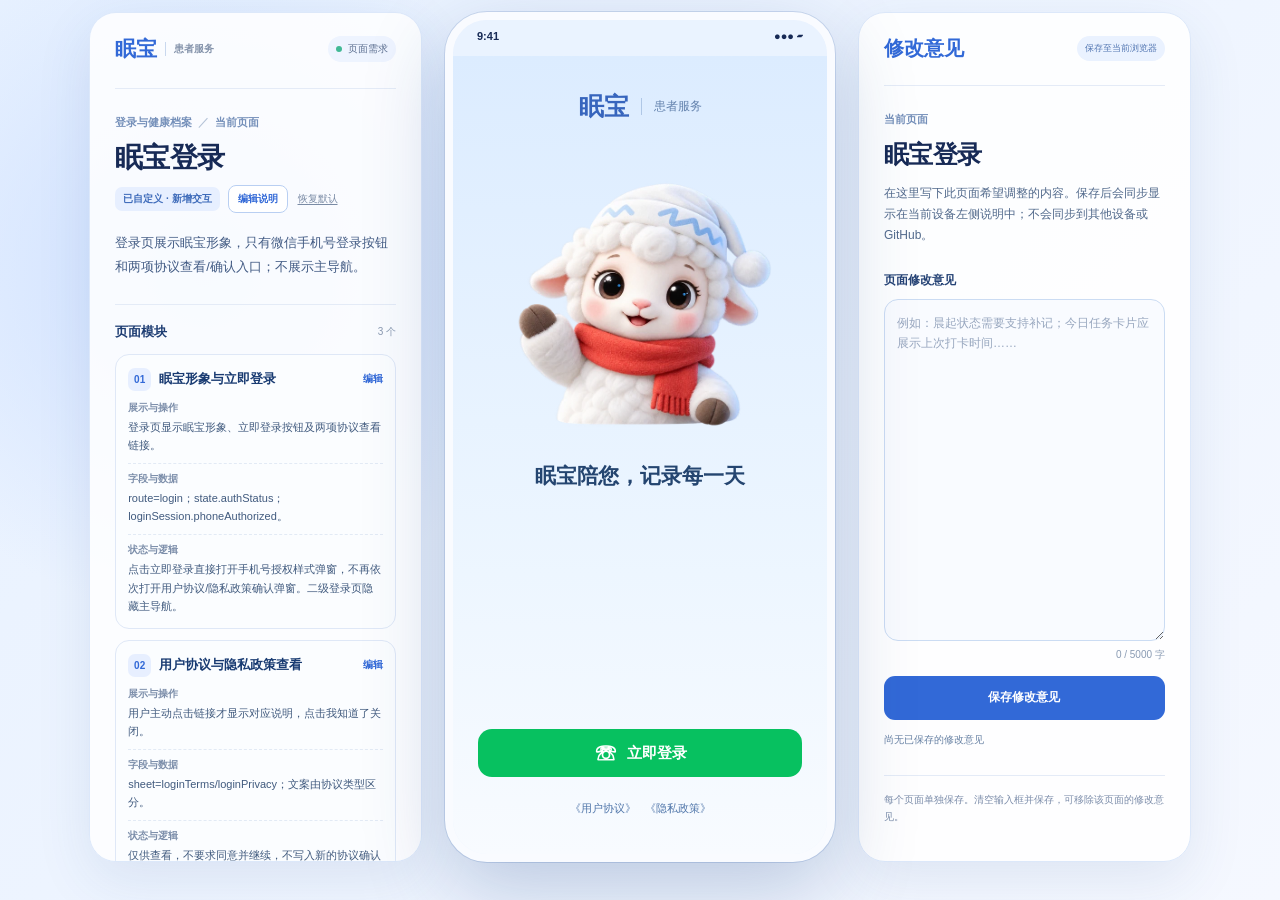
==== commit efa6ab37: "Publish merged image and voice journey records with local updates" ====
--- a/index.html
+++ b/index.html
@@ -5,7 +5,7 @@
   <meta name="viewport" content="width=device-width, initial-scale=1, viewport-fit=cover" />
   <meta name="theme-color" content="#e9f2ff" />
   <title>眠宝 · 患者服务</title>
-  <link rel="stylesheet" href="styles.css?v=knowledge-center-20261014" />
+  <link rel="stylesheet" href="styles.css?v=merged-journey-20261015" />
 </head>
 <body>
   <aside id="requirement-panel" class="requirement-panel" aria-label="当前页面需求描述" aria-live="polite"></aside>
@@ -18,7 +18,7 @@
   <aside id="feedback-panel" class="feedback-panel" aria-label="当前页面修改意见"></aside>
   <button id="feedback-toggle" class="feedback-toggle" type="button" aria-controls="feedback-panel" aria-expanded="false">修改意见</button>
   <div id="toast" class="toast" role="status" aria-live="polite"></div>
-  <script id="page-feedback-data" type="application/json">{"home": {"text": "首页的banner和下面状态选择卡片互相调换位置；\n快捷服务中新增一个模块“病程记录”，点击后能够使用文字/图片/录音记录自身的病程", "updatedAt": "2026-10-13T09:35:14.502490+00:00", "appliedAt": "2026-10-13T10:00:52.163544+00:00"}, "pharmacy": {"text": "药房地图底部不展示tab栏；\n进入该模块底部弹出弹窗授权获取患者当前位置；\n上方放置根据用户当前位置所在的地图，下方弹窗展示附近的药店；", "updatedAt": "2026-09-29T07:53:32.153941+00:00", "appliedAt": "2026-09-29T08:16:36.530738+00:00"}, "shop": {"text": "页面展示“待接入”三个字", "updatedAt": "2026-09-29T07:53:51.566838+00:00", "appliedAt": "2026-09-29T08:16:36.530740+00:00"}, "special": {"text": "“专病管理”底部按钮名称修改为“健康档案”；\n测评记录里面展示全部量表名称，卡片支持左右滑动；\n睡眠辅助工具下只保留“小憩闹钟”/“注意力挑战”/“睡眠日子”", "updatedAt": "2026-10-13T09:33:17.796177+00:00", "appliedAt": "2026-10-13T10:00:52.163544+00:00"}, "eventForm": {"text": "“有跌倒或受伤”移除；", "updatedAt": "2026-09-29T07:54:59.822349+00:00", "appliedAt": "2026-09-29T08:16:36.530743+00:00"}, "rights": {"text": "新增一个banner位用于展示自动滚动的banner；\n在banner与“多元支付与保障”中间新增一张卡片用于展示当前用户的创新支付状态：\n1.未申请；\n2.审核中；\n3.已通过/已拒绝；\n这张卡片需要展示眠宝的形象；", "updatedAt": "2026-09-30T08:08:30.775186+00:00", "appliedAt": "2026-10-14T09:33:52.637667+00:00", "appliedNote": "2026-10-14 按最新要求改为知识中心：展示患教文章分类、列表和详情；旧权益中心意见保留作为历史记录。"}, "mine": {"text": "页面样式优化一下，特别是眠宝形象；\n新增“设置”功能，参考市面上通用的小程序设置，包含消息通知提醒/用户协议查看/退出登录/注销等功能；", "updatedAt": "2026-09-29T08:33:15.882872+00:00", "appliedAt": "2026-09-29T08:47:16.577567+00:00"}}</script>
+  <script id="page-feedback-data" type="application/json">{"home":{"text":"首页的banner和下面状态选择卡片互相调换位置；\n快捷服务中新增一个模块“病程记录”，点击后能够使用文字/图片/录音记录自身的病程","updatedAt":"2026-10-13T09:35:14.502490+00:00","appliedAt":"2026-10-13T10:00:52.163544+00:00"},"pharmacy":{"text":"药房地图底部不展示tab栏；\n进入该模块底部弹出弹窗授权获取患者当前位置；\n上方放置根据用户当前位置所在的地图，下方弹窗展示附近的药店；","updatedAt":"2026-09-29T07:53:32.153941+00:00","appliedAt":"2026-09-29T08:16:36.530738+00:00"},"shop":{"text":"页面展示“待接入”三个字","updatedAt":"2026-09-29T07:53:51.566838+00:00","appliedAt":"2026-09-29T08:16:36.530740+00:00"},"special":{"text":"“专病管理”底部按钮名称修改为“健康档案”；\n测评记录里面展示全部量表名称，卡片支持左右滑动；\n睡眠辅助工具下只保留“小憩闹钟”/“注意力挑战”/“睡眠日子”","updatedAt":"2026-10-15T02:38:28.137214+00:00"},"eventForm":{"text":"“有跌倒或受伤”移除；","updatedAt":"2026-09-29T07:54:59.822349+00:00","appliedAt":"2026-09-29T08:16:36.530743+00:00"},"rights":{"text":"新增一个banner位用于展示自动滚动的banner；\n在banner与“多元支付与保障”中间新增一张卡片用于展示当前用户的创新支付状态：\n1.未申请；\n2.审核中；\n3.已通过/已拒绝；\n这张卡片需要展示眠宝的形象；","updatedAt":"2026-09-30T08:08:30.775186+00:00","appliedAt":"2026-10-14T09:33:52.637667+00:00","appliedNote":"2026-10-14 按最新要求改为知识中心：展示患教文章分类、列表和详情；旧权益中心意见保留作为历史记录。"},"mine":{"text":"页面样式优化一下，特别是眠宝形象；\n新增“设置”功能，参考市面上通用的小程序设置，包含消息通知提醒/用户协议查看/退出登录/注销等功能；","updatedAt":"2026-09-29T08:33:15.882872+00:00","appliedAt":"2026-09-29T08:47:16.577567+00:00"}}</script>
   <script id="page-description-data" type="application/json">{
   "home": {
     "title": "患者首页",
@@ -27,13 +27,12 @@
     "goal": "让患者在首页的一张卡片中记录晨起状态、看到眠宝反馈，并快速找到今日任务与快捷服务。",
     "interactions": [
       "先展示晨起状态及眠宝权益卡，再展示推荐 Banner。",
-      "快捷服务新增病程记录；打开二级页直接记录文字、图片或语音，并共用眠宝病历夹数据。",
       "今日用药和小憩的引导弹窗及计时逻辑保持现状。",
-      "快捷服务新增语音病历，进入独立页面展示语音整理、关键字段标红及保存回看。"
-    ],
-    "data": "onboardingPending、patientArchive；目标 patientArchive。\n当前字段补齐：insuranceStatus、meds[].day、homePreviewState。\n建议申请字段（待确认）：applicationId、applicationStatus、benefitStatus、updatedAt、rejectReason。\nhomeBanners[]：title、text、action、target、theme；bannerStates.home：index、paused。\nvoiceCase、journey、pharmacy、shop、payment、medReminder、adverseForm、specialist。\nroute=voiceCase；historyRoute=voiceCaseHistory；state.voiceCases[]。\n路由 journey；内嵌入口 entry=recordJourney。与眠宝帮您共用 IndexedDB mianbao-integrated-care-records-v1 的 records/media。\nsettings.medTime；meds[]：id、time、day、note；动效 assets/mianbao-med-guide.gif。\nnapSession：id、day、startedAt、totalSeconds、remainingSeconds、endsAt、status(running/paused/finished)；时长 1—120 整数分钟；naps[]：id、day、time、minutes；动效 assets/mianbao-nap-guide.gif。\nmoods[本地日期]：四档状态之一。\n建议正式字段（待确认）：userId、recordDate、moodCode、createdAt、updatedAt；recordDate 按选定业务时区生成。",
+      "语音病历与病程记录合并为一个入口，统一图片/语音录入、编辑、保存及历史回看。"
+    ],
+    "data": "onboardingPending、patientArchive；目标 patientArchive。\n当前字段补齐：insuranceStatus、meds[].day、homePreviewState。\n建议申请字段（待确认）：applicationId、applicationStatus、benefitStatus、updatedAt、rejectReason。\nhomeBanners[]：title、text、action、target、theme；bannerStates.home：index、paused。\njourney、pharmacy、shop、payment、medReminder、specialist。\njourney/journeyHistory；journeyRecords[]、journeyDrafts；旧 voiceCases/documentCases 兼容读取。\nsettings.medTime；meds[]：id、time、day、note；动效 assets/mianbao-med-guide.gif。\nnapSession：id、day、startedAt、totalSeconds、remainingSeconds、endsAt、status(running/paused/finished)；时长 1—120 整数分钟；naps[]：id、day、time、minutes；动效 assets/mianbao-nap-guide.gif。\nmoods[本地日期]：四档状态之一。\n建议正式字段（待确认）：userId、recordDate、moodCode、createdAt、updatedAt；recordDate 按选定业务时区生成。",
     "pending": "正式药品名、任务计划、消息提醒和外部服务入口需业务方确认。",
-    "logic": "点击建立档案进入两字段表单，稍后再说关闭提示；已有档案不展示。刷新时未处理的提示保留；不影响首页原任务与服务。\n未领取或审核中进入商保页；已领取未记录打开用药弹窗；已记录进入服药记录。\n\n【A02/D01｜现状】未领取/审核中进入 payment；已领取且今日无记录打开服药弹窗；已记录进入 med。点击眠宝可覆盖展示状态，不改变申请数据。\n【建议规则（待确认）】申请状态与权益可用状态分别保存；approved 只有经权益接口确认可用后才映射“已领取”。审核拒绝显示拒绝原因及重申入口，不能映射已领取。状态成功刷新后统一重算首页与支付详情。\n【待确认】未申请/审核中/已通过/已拒绝分别对应的首页文案、按钮、跳转；通过后是否需激活；多个申请取哪一份；申请服务、失效规则。临时展示状态不作为真实办理依据，正式版是否保留点击切换需确认。\n页面顺序为顶部问候→晨起状态和眠宝权益卡→Banner→快捷服务→今日任务。轮播每 5 秒循环；离开页面清除计时器，页面隐藏、轮播内有焦点、主动暂停或系统要求减少动态时暂停。仅更新轮播区域，不清空左侧编辑输入。\n语音病历进入 voiceCase 独立二级页；病程记录进入既有 journey 文字/图片/录音流程；其余入口保留原跳转。所有二级页面隐藏五项主导航，并通过顶部返回回到首页。\n本次按用户确认仅实现 Demo 展示。点击或长按底部按钮展示固定示例整理效果；不调用麦克风、语音转写或真实大模型。该二级页不展示首页功能栏。\n文字≤2000 字；单条≤4 张图片、单张≤10 MB；单段录音≤2 分钟。文字、图片或语音至少一项；提交前停止录音并等待附件保存。保存到既有病历夹，同一来源可从眠宝帮您回看，不建立独立记录副本。\n点击任务不再直接跳详情；确认后保存当前时间与日期并关闭弹窗，同日该弹窗只保存一次，刷新任务及首页权益文案。已记录点击查看进入服药详情；开启减少动态时以静态眠宝替代 GIF。\n添加时建立计时会话，不计入已完成次数。倒计时每秒按 endsAt 和当前时间计算，不改写整页或左侧编辑内容；切换页面继续，刷新恢复。暂停保存剩余秒数，继续重建 endsAt。到时自动保存一条小憩记录，id 去重，归属开始日期；提前结束至少计时 1 秒才保存，分钟向上取整。保存失败保留会话可重试，不显示虚假完成；取消本次小憩不新增记录；未接入关闭页面后的通知。\n同日只能提交一次；已记录时禁用四个选项。\n\n【B02/B03｜现状】四档仅更新“今天的感受”文字；权益主文案由支付和服药记录决定。当前同日一次，不可修改。\n【建议规则（待确认）】晨起记录按 userId + recordDate 唯一；误选通过“修改当日状态”覆盖原记录而非新增，保留修改时间；未选择时显示引导，已选择时显示选中项。跨日重新计算日期及可选状态。\n【待确认】是否开放修改；四档对应反馈文案与形象配置；晨起反馈与权益信息的排列关系；日期统一北京时间还是用户时区。未确认前不把晨起状态当作疾病判断。",
+    "logic": "点击建立档案进入两字段表单，稍后再说关闭提示；已有档案不展示。刷新时未处理的提示保留；不影响首页原任务与服务。\n未领取或审核中进入商保页；已领取未记录打开用药弹窗；已记录进入服药记录。\n\n【A02/D01｜现状】未领取/审核中进入 payment；已领取且今日无记录打开服药弹窗；已记录进入 med。点击眠宝可覆盖展示状态，不改变申请数据。\n【建议规则（待确认）】申请状态与权益可用状态分别保存；approved 只有经权益接口确认可用后才映射“已领取”。审核拒绝显示拒绝原因及重申入口，不能映射已领取。状态成功刷新后统一重算首页与支付详情。\n【待确认】未申请/审核中/已通过/已拒绝分别对应的首页文案、按钮、跳转；通过后是否需激活；多个申请取哪一份；申请服务、失效规则。临时展示状态不作为真实办理依据，正式版是否保留点击切换需确认。\n页面顺序为顶部问候→晨起状态和眠宝权益卡→Banner→快捷服务→今日任务。轮播每 5 秒循环；离开页面清除计时器，页面隐藏、轮播内有焦点、主动暂停或系统要求减少动态时暂停。仅更新轮播区域，不清空左侧编辑输入。\n语音病历与病程记录合并，仅保留一个病程记录入口；该页支持图片、拍照和长按语音。其余入口保留原逻辑。\n未完成记录可恢复草稿；旧图片与语音记录保留在统一历史。当前提取为Demo效果，保存后不自动生成猝倒事件或服药任务。\n点击任务不再直接跳详情；确认后保存当前时间与日期并关闭弹窗，同日该弹窗只保存一次，刷新任务及首页权益文案。已记录点击查看进入服药详情；开启减少动态时以静态眠宝替代 GIF。\n添加时建立计时会话，不计入已完成次数。倒计时每秒按 endsAt 和当前时间计算，不改写整页或左侧编辑内容；切换页面继续，刷新恢复。暂停保存剩余秒数，继续重建 endsAt。到时自动保存一条小憩记录，id 去重，归属开始日期；提前结束至少计时 1 秒才保存，分钟向上取整。保存失败保留会话可重试，不显示虚假完成；取消本次小憩不新增记录；未接入关闭页面后的通知。\n同日只能提交一次；已记录时禁用四个选项。\n\n【B02/B03｜现状】四档仅更新“今天的感受”文字；权益主文案由支付和服药记录决定。当前同日一次，不可修改。\n【建议规则（待确认）】晨起记录按 userId + recordDate 唯一；误选通过“修改当日状态”覆盖原记录而非新增，保留修改时间；未选择时显示引导，已选择时显示选中项。跨日重新计算日期及可选状态。\n【待确认】是否开放修改；四档对应反馈文案与形象配置；晨起反馈与权益信息的排列关系；日期统一北京时间还是用户时区。未确认前不把晨起状态当作疾病判断。",
     "modules": [
       {
         "title": "首次登录建档引导",
@@ -55,21 +54,15 @@
       },
       {
         "title": "快捷服务",
-        "description": "八个入口：语音病历、病程记录、药房地图、线上购药、多元支付、用药提醒、不良反应速记和我的专员。",
-        "fields": "voiceCase、journey、pharmacy、shop、payment、medReminder、adverseForm、specialist。",
-        "logic": "语音病历进入 voiceCase 独立二级页；病程记录进入既有 journey 文字/图片/录音流程；其余入口保留原跳转。所有二级页面隐藏五项主导航，并通过顶部返回回到首页。"
-      },
-      {
-        "title": "语音病历快捷入口",
-        "description": "点击语音病历进入独立二级页面，由眠宝引导讲述时间、症状和次数。",
-        "fields": "route=voiceCase；historyRoute=voiceCaseHistory；state.voiceCases[]。",
-        "logic": "本次按用户确认仅实现 Demo 展示。点击或长按底部按钮展示固定示例整理效果；不调用麦克风、语音转写或真实大模型。该二级页不展示首页功能栏。"
+        "description": "六个入口：病程记录、药房地图、线上购药、患者福利、用药提醒和我的专员。",
+        "fields": "journey、pharmacy、shop、payment、medReminder、specialist。",
+        "logic": "语音病历与病程记录合并，仅保留一个病程记录入口；该页支持图片、拍照和长按语音。其余入口保留原逻辑。"
       },
       {
         "title": "病程记录快捷入口",
-        "description": "首页点病程记录后直接打开带眠宝的记录表单，可填写文字、上传图片、录制和回放语音。",
-        "fields": "路由 journey；内嵌入口 entry=recordJourney。与眠宝帮您共用 IndexedDB mianbao-integrated-care-records-v1 的 records/media。",
-        "logic": "文字≤2000 字；单条≤4 张图片、单张≤10 MB；单段录音≤2 分钟。文字、图片或语音至少一项；提交前停止录音并等待附件保存。保存到既有病历夹，同一来源可从眠宝帮您回看，不建立独立记录副本。"
+        "description": "进入统一病程记录页面，通过图片或语音记录时间、症状、次数，并可编辑保存。",
+        "fields": "journey/journeyHistory；journeyRecords[]、journeyDrafts；旧 voiceCases/documentCases 兼容读取。",
+        "logic": "未完成记录可恢复草稿；旧图片与语音记录保留在统一历史。当前提取为Demo效果，保存后不自动生成猝倒事件或服药任务。"
       },
       {
         "title": "今日用药与眠宝引导弹窗",
@@ -90,7 +83,7 @@
         "logic": "同日只能提交一次；已记录时禁用四个选项。\n\n【B02/B03｜现状】四档仅更新“今天的感受”文字；权益主文案由支付和服药记录决定。当前同日一次，不可修改。\n【建议规则（待确认）】晨起记录按 userId + recordDate 唯一；误选通过“修改当日状态”覆盖原记录而非新增，保留修改时间；未选择时显示引导，已选择时显示选中项。跨日重新计算日期及可选状态。\n【待确认】是否开放修改；四档对应反馈文案与形象配置；晨起反馈与权益信息的排列关系；日期统一北京时间还是用户时区。未确认前不把晨起状态当作疾病判断。"
       }
     ],
-    "updatedAt": "2026-10-14T09:38:44.533701+00:00"
+    "updatedAt": "2026-10-14T12:12:43.506380+00:00"
   },
   "special": {
     "title": "发作性睡病专区",
@@ -150,12 +143,12 @@
       "展示入组、福利订单和直付/后报销进度；在会话中逐步完善资料、上传材料、核对提交，支持暂停、恢复、重新填写及驳回补件。",
       "聊天中记录病程文字、录制语音、上传图片；支持时间线、类型筛选、音频回放、图片放大和用药记录。",
       "先在聊天中展示三篇推荐文章；查看更多展开六篇文章及分类，支持全文阅读、收起与展开。",
-      "真人客服入口、疑似不良事件识别与确认记录；头像展开患者资料、历史会话和福利关爱记录。",
+      "真人客服入口；头像展开患者资料、历史会话和福利关爱记录。",
       "发起会话后，输入区上方展示可横向滑动的创新支付、记录病程、用药记录、真人客服；状态按钮保留源模块场景切换和数据重置。"
     ],
-    "data": "服务独立状态 mianbao-integrated-service-v1；sessions[]、messages[]。\nenrollment、type、code、patient、orders[]、aidDrafts 与会话 careFlows；材料图片本地保存。\nIndexedDB mianbao-integrated-care-records-v1 的 records、media；记录时间、文字、媒体、药品、用药状态、备注。\n源模块 articles[]、articleFilter、articleId 与消息 kind=articles/appPanel。\nreports[]、patient、sessions[]、orders[]；历史会话分页；申请人姓名打码。\nactiveSession、view、conversationActions；入组/支付/订单状态控件。",
+    "data": "服务独立状态 mianbao-integrated-service-v1；sessions[]、messages[]。\nenrollment、type、code、patient、orders[]、aidDrafts 与会话 careFlows；材料图片本地保存。\nIndexedDB mianbao-integrated-care-records-v1 的 records、media；记录时间、文字、媒体、药品、用药状态、备注。\n源模块 articles[]、articleFilter、articleId 与消息 kind=articles/appPanel。\npatient、sessions[]、orders[]；历史会话分页；申请人姓名打码。reports[] 仅保留旧数据兼容，不新增事件记录。\nactiveSession、view、conversationActions；入组/支付/订单状态控件。",
     "pending": "正式 AI、医学内容、保险/申请审核、客服和云同步接口未接入；数据仅保存当前浏览器。",
-    "logic": "欢迎区仅展示眠宝形象与介绍，点击问问眠宝进入咨询；不展示或写入每日状态记录。会话超过 3 天未互动新建，历史保留近 12 个月；AI 为本地规则匹配，医学与政策内容待正式审核。该模块数据不改写首页、专病管理、权益中心与我的现有记录。\n保留源模块的状态字典与订单过滤：20 区分药房审核阶段、21 过滤；后报销需处方与发票，直付含用药数量。申请提交为本地流程，未接保险/审核/理赔接口；不改变首页多元支付的状态。\n语音为录音与回放，不含语音转文字；每段最长 2 分钟，图片每条最多 4 张，单文件最多 10 MB，图片压缩后保存。记录时间不能在未来，保存前需停止录音；用药状态含已服用/漏服/暂停，新增记录不提供医学建议。\n所有文章操作保持在眠宝会话内；内容为记录与资料整理说明，正式医学内容和发布审核接口待接入。\n客服为源模块模拟服务，不实际拨号；不良事件仅本地记录，不能称为正式上报。历史会话、订单详情和材料查看均在当前会话中展开。\n首屏与空会话不显示快捷按钮；状态设置只更新本服务模块。清空聊天保留说明、病历、用药与订单；重置仅清理本服务模块数据。宿主左侧说明及右侧修改意见沿用原保存机制。",
+    "logic": "欢迎区仅展示眠宝形象与介绍，点击问问眠宝进入咨询；不展示或写入每日状态记录。会话超过 3 天未互动新建，历史保留近 12 个月；AI 为本地规则匹配，医学与政策内容待正式审核。该模块数据不改写首页、专病管理、权益中心与我的现有记录。\n保留源模块的状态字典与订单过滤：20 区分药房审核阶段、21 过滤；后报销需处方与发票，直付含用药数量。申请提交为本地流程，未接保险/审核/理赔接口；不改变首页患者福利的状态。\n语音为录音与回放，不含语音转文字；每段最长 2 分钟，图片每条最多 4 张，单文件最多 10 MB，图片压缩后保存。记录时间不能在未来，保存前需停止录音；用药状态含已服用/漏服/暂停，新增记录不提供医学建议。\n所有文章操作保持在眠宝会话内；内容为记录与资料整理说明，正式医学内容和发布审核接口待接入。\n移除疑似不良事件记录入口、确认表单及保存流程；用药相关咨询仍可回答一般说明并引导联系医生/药师，不生成事件报告。旧记录保留，不因功能移除而擦除数据。\n首屏与空会话不显示快捷按钮；状态设置只更新本服务模块。清空聊天保留说明、病历、用药与订单；重置仅清理本服务模块数据。宿主左侧说明及右侧修改意见沿用原保存机制。",
     "modules": [
       {
         "title": "眠宝欢迎与咨询",
@@ -167,7 +160,7 @@
         "title": "创新支付、入组与援助申请",
         "description": "展示入组、福利订单和直付/后报销进度；在会话中逐步完善资料、上传材料、核对提交，支持暂停、恢复、重新填写及驳回补件。",
         "fields": "enrollment、type、code、patient、orders[]、aidDrafts 与会话 careFlows；材料图片本地保存。",
-        "logic": "保留源模块的状态字典与订单过滤：20 区分药房审核阶段、21 过滤；后报销需处方与发票，直付含用药数量。申请提交为本地流程，未接保险/审核/理赔接口；不改变首页多元支付的状态。"
+        "logic": "保留源模块的状态字典与订单过滤：20 区分药房审核阶段、21 过滤；后报销需处方与发票，直付含用药数量。申请提交为本地流程，未接保险/审核/理赔接口；不改变首页患者福利的状态。"
       },
       {
         "title": "病历夹与用药记录",
@@ -182,10 +175,10 @@
         "logic": "所有文章操作保持在眠宝会话内；内容为记录与资料整理说明，正式医学内容和发布审核接口待接入。"
       },
       {
-        "title": "客服、不良事件与我的服务",
-        "description": "真人客服入口、疑似不良事件识别与确认记录；头像展开患者资料、历史会话和福利关爱记录。",
-        "fields": "reports[]、patient、sessions[]、orders[]；历史会话分页；申请人姓名打码。",
-        "logic": "客服为源模块模拟服务，不实际拨号；不良事件仅本地记录，不能称为正式上报。历史会话、订单详情和材料查看均在当前会话中展开。"
+        "title": "客服与我的服务",
+        "description": "真人客服入口；头像展开患者资料、历史会话和福利关爱记录。",
+        "fields": "patient、sessions[]、orders[]；历史会话分页；申请人姓名打码。reports[] 仅保留旧数据兼容，不新增事件记录。",
+        "logic": "移除疑似不良事件记录入口、确认表单及保存流程；用药相关咨询仍可回答一般说明并引导联系医生/药师，不生成事件报告。旧记录保留，不因功能移除而擦除数据。"
       },
       {
         "title": "会话快捷操作与状态设置",
@@ -194,7 +187,7 @@
         "logic": "首屏与空会话不显示快捷按钮；状态设置只更新本服务模块。清空聊天保留说明、病历、用药与订单；重置仅清理本服务模块数据。宿主左侧说明及右侧修改意见沿用原保存机制。"
       }
     ],
-    "updatedAt": "2026-10-14T09:38:44.533701+00:00"
+    "updatedAt": "2026-10-14T11:43:54.658275+00:00"
   },
   "rights": {
     "title": "知识中心",
@@ -211,7 +204,7 @@
         "title": "知识中心导航与眠宝引导",
         "description": "页面标题及底部导航显示知识中心，顶部以医生形象眠宝引导阅读。",
         "fields": "导航 label=知识中心；route=rights（保留原路由键）；首页 homeBanners[2].target=rights。",
-        "logic": "权益中心页面整体替换为知识中心，不展示创新支付状态卡、保障服务卡或 Banner。首页多元支付及眠宝帮您中已有申请功能保留；标题更名不改变支付数据。"
+        "logic": "权益中心页面整体替换为知识中心，不展示创新支付状态卡、保障服务卡或 Banner。首页患者福利及眠宝帮您中已有申请功能保留；标题更名不改变支付数据。"
       },
       {
         "title": "文章分类筛选",
@@ -233,9 +226,9 @@
       }
     ],
     "pending": "正式医学内容、医学审核、文章管理后台和发布规则待接入；目前为既有 Demo 内容展示。",
-    "updatedAt": "2026-10-14T09:33:52.637667+00:00",
+    "updatedAt": "2026-10-14T11:43:54.658275+00:00",
     "data": "导航 label=知识中心；route=rights（保留原路由键）；首页 homeBanners[2].target=rights。\nknowledgeCategories 由文章分类去重；knowledgeFilter；knowledgeArticles[].category。\nknowledgeArticles[]：id、category、title、summary、read、icon、theme、sections[][]；当前 6 篇本地文章。\nroute=articleDetail；route.articleId；knowledgeScrollTop。",
-    "logic": "权益中心页面整体替换为知识中心，不展示创新支付状态卡、保障服务卡或 Banner。首页多元支付及眠宝帮您中已有申请功能保留；标题更名不改变支付数据。\n默认全部，点击分类只更新筛选按钮和文章列表，不重绘整页或清空左侧编辑内容；分类及列表位置在当前会话保留，刷新回到全部。\n按配置顺序展示，分类过滤与篇数使用同一结果；无匹配时显示空列表提示。正文复用既有眠宝模块中的记录与资料整理内容，暂不接文章管理后台。\n进入详情前保存列表滚动位置；返回读取同一目录并恢复当前分类和位置，不创建新会话或患者记录。详情为二级页，隐藏首页功能栏。"
+    "logic": "权益中心页面整体替换为知识中心，不展示创新支付状态卡、保障服务卡或 Banner。首页患者福利及眠宝帮您中已有申请功能保留；标题更名不改变支付数据。\n默认全部，点击分类只更新筛选按钮和文章列表，不重绘整页或清空左侧编辑内容；分类及列表位置在当前会话保留，刷新回到全部。\n按配置顺序展示，分类过滤与篇数使用同一结果；无匹配时显示空列表提示。正文复用既有眠宝模块中的记录与资料整理内容，暂不接文章管理后台。\n进入详情前保存列表滚动位置；返回读取同一目录并恢复当前分类和位置，不创建新会话或患者记录。详情为二级页，隐藏首页功能栏。"
   },
   "mine": {
     "title": "我的",
@@ -669,63 +662,6 @@
     ],
     "updatedAt": "2026-10-14T09:38:44.533701+00:00"
   },
-  "adverseForm": {
-    "title": "不良反应速记",
-    "group": "首页 / 健康档案",
-    "origin": "图示入口，交互补充",
-    "goal": "先保存疑似不良反应的时间和表现，避免信息遗失。",
-    "interactions": [
-      "填写发生时间、表现和自评程度。",
-      "确认了解“仅本地速记”后保存。",
-      "保存后进入记录列表。"
-    ],
-    "data": "time、detail：必填；severity：枚举；agree：必须勾选。",
-    "pending": "当前没有正式 AE/PV 上报接口；紧急情况应及时就医。",
-    "logic": "保存到 adverse[]，仅为本地速记；不能标记为正式 AE 上报。",
-    "modules": [
-      {
-        "title": "反应信息",
-        "description": "填写发生时间、表现与自评严重程度。",
-        "fields": "time、detail 必填；severity 枚举。\n建议 occurredAt、createdAt、updatedAt、detail、severity、drugId、medicationRecordId（正式上报字段由业务提供）。",
-        "logic": "保存为本地速记，不标记为正式 AE 上报。\n\n【D06/C01｜现状】仅速记；时间可解析、表现必填，严重程度自评。\n【建议规则（待确认）】未来发生时间不能提交；描述去空格不能为空，建议最多 2000 字；severity 来自明确枚举；严重项显示业务审核提示。药品信息可关联用户当前药品，但不自动判断因果。\n【待确认】本期速记/正式上报、严重项动作、字段/长度与未来容差；不得自行编造报告标准或医学处置。"
-      },
-      {
-        "title": "确认与提交",
-        "description": "勾选知情确认后保存速记。",
-        "fields": "agree 必须勾选；adverse[]。\n建议 consentVersion、consentedAt、recordId、reportId、reportStatus、clientRequestId；速记与报告分开。",
-        "logic": "严重情况保留就医提示；保存后进入记录列表。\n\n【D06/E02｜建议规则（待确认）】知情勾选后保存速记，只反馈记录成功；失败保留输入，同请求不重复。正式报告另经授权提交，状态至少区分待提交/提交中/已提交/失败，以真实受理信息为准；补充资料关联原报告。\n【待确认】上报系统、责任团队、字段/状态/时效/重试、授权和留存；正式范围由业务确定。\n\n【E02/E03｜通用建议（待确认）】存在保存/删除/查询时，加载、成功、失败和空数据分别显示；失败保留输入或原数据，不伪造完成。重复请求使用记录级标识去重；未保存离开提示；新增/修改/删除成功刷新依赖统计。只读页面无额外数据写入。\n【E06｜说明版本】“现状”描述当前界面；“建议规则（待确认）”是开发方案供业务确认；“待实现”只指说明中的新模块。旧页面通用规则与本模块建议冲突时先确认再实现，不能视为中间页面已经变更。\n【已确认｜二级导航】本页面隐藏底部五项一级导航栏，内容区占用释放的底部空间；使用顶部返回按钮回到来源页。仅首页、健康档案、眠宝帮您、知识中心、我的显示底部导航。"
-      }
-    ],
-    "updatedAt": "2026-10-14T09:38:44.533701+00:00"
-  },
-  "adverseList": {
-    "title": "不良反应记录",
-    "group": "健康档案 · 安全反馈",
-    "origin": "交互补充",
-    "goal": "回顾本地保存的疑似不良反应速记。",
-    "interactions": [
-      "新增速记。",
-      "查看或删除已有记录。"
-    ],
-    "data": "adverse[]：id、day、time、detail、severity。",
-    "pending": "正式上报责任、时限、核实和状态反馈需药物警戒团队确定。",
-    "logic": "按时间倒序展示；删除需二次确认。",
-    "modules": [
-      {
-        "title": "新增速记入口",
-        "description": "进入不良反应速记表单。",
-        "fields": "目标页面 adverseForm。\n建议 create/edit/report action、recordId、reportId。",
-        "logic": "保存后返回列表。\n\n【D06/E03｜建议规则（待确认）】新增与编辑复用表单；速记转正式报告先核对字段和授权；操作成功回本列表并刷新状态。\n【待确认】是否开放编辑/上报入口及提交后能修改哪些字段。"
-      },
-      {
-        "title": "速记列表",
-        "description": "倒序展示发生时间、程度和描述，支持删除。",
-        "fields": "adverse[]、id。\n排序建议 occurredAt DESC、createdAt DESC；条目包含 localNoteStatus 与 reportStatus。",
-        "logic": "删除前确认；记录不代表已经正式上报。\n\n【D06/C01｜建议规则（待确认）】按发生时间排序，分开显示速记与正式报告状态；删除未提交速记需确认；已提交报告不能直接物理删除或当成撤回，按正式流程处理；查询失败不显示未上报。\n【待确认】已提交数据的删除/留存、纠错与补充方式、历史全量查询。\n\n【E02/E03｜通用建议（待确认）】存在保存/删除/查询时，加载、成功、失败和空数据分别显示；失败保留输入或原数据，不伪造完成。重复请求使用记录级标识去重；未保存离开提示；新增/修改/删除成功刷新依赖统计。只读页面无额外数据写入。\n【E06｜说明版本】“现状”描述当前界面；“建议规则（待确认）”是开发方案供业务确认；“待实现”只指说明中的新模块。旧页面通用规则与本模块建议冲突时先确认再实现，不能视为中间页面已经变更。\n【已确认｜二级导航】本页面隐藏底部五项一级导航栏，内容区占用释放的底部空间；使用顶部返回按钮回到来源页。仅首页、健康档案、眠宝帮您、知识中心、我的显示底部导航。"
-      }
-    ],
-    "updatedAt": "2026-10-14T09:38:44.533701+00:00"
-  },
   "pharmacy": {
     "title": "药房地图",
     "group": "首页 · 快捷服务",
@@ -845,8 +781,8 @@
     "updatedAt": "2026-10-14T09:38:44.533701+00:00"
   },
   "payment": {
-    "title": "商保直付",
-    "group": "权益中心 · 支付保障",
+    "title": "患者福利",
+    "group": "首页 · 患者福利",
     "origin": "图示入口，交互补充",
     "goal": "说明直付服务的预计资格与流程。",
     "interactions": [
@@ -854,9 +790,9 @@
       "审核中点击切换为已领取，状态变为已领取；已领取可切换为未领取。",
       "状态变化写入本地存储，返回首页同步更新权益文案。"
     ],
-    "data": "insuranceStatus：unclaimed / reviewing / claimed；本地枚举。",
+    "data": "insuranceStatus：unclaimed / reviewing / claimed。\n建议申请状态 applicationStatus，与 benefitStatus 分开；applicationId、userId、serviceType、updatedAt、rejectReason、version。\n正式资格与渠道字段待接入。\n建议申请材料字段由业务配置：eligibility、requiredDocuments、consentVersion、clientRequestId；结果含申请编号和提交时间。",
     "pending": "支付、保险核验和合作机构均未接入。",
-    "logic": "未领取→点击模拟申请进入审核中；审核中→模拟通过进入已领取；已领取→可重置。\n状态更新后清除首页预览覆盖态，首页依据该值与今日服药记录重算。\n本地状态不能作为真实商保资格或审核结果。",
+    "logic": "状态切换后首页权益文案同步重算；不能作为真实资格结论。\n\n【A02/D01｜现状】本地三态由按钮切换，尚无拒绝和真实审核。\n【建议规则（待确认）】未申请→提交成功→审核中→服务端通过或拒绝；拒绝可查看原因，满足条件重申创建新申请且保留历史。审核中只允许已确认操作；通过不直接等于已领取，需要权益接口确认可用。查询失败保留上次状态并标过期/重试，不归零。\n【待确认】资格、补件/撤回/重申/到期、激活领取、各态按钮和首页映射、多个申请选取。仅说明建议，不把本地切换作为正式审核操作。\n当前不向保险机构提交申请。\n\n【D01/E02｜建议规则（待确认）】先资格/材料校验并确认授权，再提交；提交中禁用；失败保留材料允许重试；同幂等键只生成一单；成功显示申请编号与进度入口。通过后展示真实领取/渠道操作，失败与拒绝区分。\n【待确认】本期仅查看还是可办理、正式字段/合作方/审核时效/材料保存、渠道失效、重复申请、与福利共享或独立。\n\n【E02/E03｜通用建议（待确认）】存在保存/删除/查询时，加载、成功、失败和空数据分别显示；失败保留输入或原数据，不伪造完成。重复请求使用记录级标识去重；未保存离开提示；新增/修改/删除成功刷新依赖统计。只读页面无额外数据写入。\n【E06｜说明版本】“现状”描述当前界面；“建议规则（待确认）”是开发方案供业务确认；“待实现”只指说明中的新模块。旧页面通用规则与本模块建议冲突时先确认再实现，不能视为中间页面已经变更。\n【已确认｜二级导航】本页面隐藏底部五项一级导航栏，内容区占用释放的底部空间；使用顶部返回按钮回到来源页。仅首页、健康档案、眠宝帮您、知识中心、我的显示底部导航。",
     "modules": [
       {
         "title": "权益状态",
@@ -871,7 +807,7 @@
         "logic": "当前不向保险机构提交申请。\n\n【D01/E02｜建议规则（待确认）】先资格/材料校验并确认授权，再提交；提交中禁用；失败保留材料允许重试；同幂等键只生成一单；成功显示申请编号与进度入口。通过后展示真实领取/渠道操作，失败与拒绝区分。\n【待确认】本期仅查看还是可办理、正式字段/合作方/审核时效/材料保存、渠道失效、重复申请、与福利共享或独立。\n\n【E02/E03｜通用建议（待确认）】存在保存/删除/查询时，加载、成功、失败和空数据分别显示；失败保留输入或原数据，不伪造完成。重复请求使用记录级标识去重；未保存离开提示；新增/修改/删除成功刷新依赖统计。只读页面无额外数据写入。\n【E06｜说明版本】“现状”描述当前界面；“建议规则（待确认）”是开发方案供业务确认；“待实现”只指说明中的新模块。旧页面通用规则与本模块建议冲突时先确认再实现，不能视为中间页面已经变更。\n【已确认｜二级导航】本页面隐藏底部五项一级导航栏，内容区占用释放的底部空间；使用顶部返回按钮回到来源页。仅首页、健康档案、眠宝帮您、知识中心、我的显示底部导航。"
       }
     ],
-    "updatedAt": "2026-10-14T09:38:44.533701+00:00"
+    "updatedAt": "2026-10-14T11:43:54.658275+00:00"
   },
   "chat:med": {
     "title": "药品使用指导",
@@ -1277,28 +1213,27 @@
     "origin": "交互补充",
     "goal": "集中访问不同类型的本地记录。",
     "interactions": [
-      "查看每类记录数量。",
-      "点击分类进入对应列表。",
-      "语音病历条数与语音病历记录页使用同一来源，点击进入对应历史列表。"
-    ],
-    "data": "voiceCases、meds、events、sleep、ess、adverse 的数组长度及对应记录路由。\n目标页面。\n建议 target、filters、pageCursor、returnTarget；所有私有数据绑定 userId。",
+      "按分类回看已保存记录。",
+      "统一病程记录包含旧语音、旧图片及新组合记录；草稿不计入条数。"
+    ],
+    "data": "allJourneyRecords().length、meds、events、sleep、ess。\n目标页面。\n建议 target、filters、pageCursor、returnTarget；所有私有数据绑定 userId。",
     "pending": "正式版本需账户同步和权限控制。",
-    "logic": "数量按数组长度实时计算。\n\n【C10｜现状】仅五类，不含小憩、照片/SRSS、游戏、预约与晨起状态。\n【建议规则（待确认）】用一份类别配置供“我的记录/全部记录”；展示每类有效记录全量条数，不含草稿/失败；测评按记录统一列表，明确有分数与无分数照片是否计数。\n【待确认】本期类别清单；未纳入类型是否有其他全量入口；重复来源与任务计数不能混用。\n语音病历进入 voiceCaseHistory；其余分类保留原对应列表。各类条数读取已保存数据，不统计未保存草稿。",
+    "logic": "数量按数组长度实时计算。\n\n【C10｜现状】仅五类，不含小憩、照片/SRSS、游戏、预约与晨起状态。\n【建议规则（待确认）】用一份类别配置供“我的记录/全部记录”；展示每类有效记录全量条数，不含草稿/失败；测评按记录统一列表，明确有分数与无分数照片是否计数。\n【待确认】本期类别清单；未纳入类型是否有其他全量入口；重复来源与任务计数不能混用。\n病程记录进入统一journeyHistory；其余分类保持现状。条数为去重后的成功保存记录，不计草稿，旧语音与图片历史已合并可见。",
     "modules": [
       {
         "title": "记录分类",
-        "description": "语音病历、服药、猝倒、睡眠、ESS 和不良反应六类入口。",
-        "fields": "voiceCases、meds、events、sleep、ess、adverse 的数组长度及对应记录路由。",
+        "description": "病程记录、服药、猝倒、睡眠和ESS五类入口。",
+        "fields": "allJourneyRecords().length、meds、events、sleep、ess。",
         "logic": "数量按数组长度实时计算。\n\n【C10｜现状】仅五类，不含小憩、照片/SRSS、游戏、预约与晨起状态。\n【建议规则（待确认）】用一份类别配置供“我的记录/全部记录”；展示每类有效记录全量条数，不含草稿/失败；测评按记录统一列表，明确有分数与无分数照片是否计数。\n【待确认】本期类别清单；未纳入类型是否有其他全量入口；重复来源与任务计数不能混用。"
       },
       {
         "title": "分类跳转",
         "description": "点击分类进入对应记录列表。",
         "fields": "目标页面。\n建议 target、filters、pageCursor、returnTarget；所有私有数据绑定 userId。",
-        "logic": "语音病历进入 voiceCaseHistory；其余分类保留原对应列表。各类条数读取已保存数据，不统计未保存草稿。"
-      }
-    ],
-    "updatedAt": "2026-10-14T07:52:52.616918+00:00"
+        "logic": "病程记录进入统一journeyHistory；其余分类保持现状。条数为去重后的成功保存记录，不计草稿，旧语音与图片历史已合并可见。"
+      }
+    ],
+    "updatedAt": "2026-10-14T12:12:43.506380+00:00"
   },
   "notice": {
     "title": "消息通知",
@@ -1334,33 +1269,33 @@
     "goal": "登录页展示眠宝形象，只有微信手机号登录按钮和两项协议查看/确认入口；不展示主导航。",
     "modules": [
       {
-        "title": "眠宝形象与登录入口",
-        "description": "登录页展示眠宝形象，只有微信手机号登录按钮和两项协议查看/确认入口；不展示主导航。",
-        "fields": "authStatus：signed-out/active/closed；loginSession.phoneAuthorized、authorizedAt。",
-        "logic": "首次访问及没有手机号授权的旧记录进入登录；保存的授权且 authStatus=active 时直接进入首页。退出登录回到登录页，保留已有业务记录。当前只实现授权样式与本地登录状态，不获取真实手机号或调用微信 API。"
-      },
-      {
-        "title": "两个协议确认弹窗",
-        "description": "分别打开用户协议和隐私政策弹窗；可同意或暂不同意。点击登录后按用户协议→隐私政策顺序确认。",
-        "fields": "protocolConsents.terms/privacy：version、confirmedAt；当前 version=preview-20261013。",
-        "logic": "两项都确认后才能打开手机号授权；拒绝或关闭中断本次登录，已确认项保留。版本变化需重新确认。当前正文仅为流程说明，正式协议及隐私政策文本、主体与法务审核待提供。"
-      },
-      {
-        "title": "微信手机号授权样式弹窗",
-        "description": "底部展示应用标识、获取手机号说明、打码号码与拒绝/允许两个按钮。",
-        "fields": "静态样式号码 138 **** 0000；不采集或保存该号码。",
-        "logic": "拒绝返回登录页；允许保存登录状态并进入首页，无档案时立即显示眠宝建档引导。保存失败保留弹窗，不伪造登录成功。真实微信 getPhoneNumber 及服务端换取手机号、用户会话、登录失效机制待接入。"
-      }
-    ],
-    "interactions": [
-      "登录页展示眠宝形象，只有微信手机号登录按钮和两项协议查看/确认入口；不展示主导航。",
-      "分别打开用户协议和隐私政策弹窗；可同意或暂不同意。点击登录后按用户协议→隐私政策顺序确认。",
-      "底部展示应用标识、获取手机号说明、打码号码与拒绝/允许两个按钮。"
-    ],
-    "data": "authStatus：signed-out/active/closed；loginSession.phoneAuthorized、authorizedAt。\nprotocolConsents.terms/privacy：version、confirmedAt；当前 version=preview-20261013。\n静态样式号码 138 **** 0000；不采集或保存该号码。",
-    "logic": "首次访问及没有手机号授权的旧记录进入登录；保存的授权且 authStatus=active 时直接进入首页。退出登录回到登录页，保留已有业务记录。当前只实现授权样式与本地登录状态，不获取真实手机号或调用微信 API。\n两项都确认后才能打开手机号授权；拒绝或关闭中断本次登录，已确认项保留。版本变化需重新确认。当前正文仅为流程说明，正式协议及隐私政策文本、主体与法务审核待提供。\n拒绝返回登录页；允许保存登录状态并进入首页，无档案时立即显示眠宝建档引导。保存失败保留弹窗，不伪造登录成功。真实微信 getPhoneNumber 及服务端换取手机号、用户会话、登录失效机制待接入。",
+        "title": "眠宝形象与立即登录",
+        "description": "登录页显示眠宝形象、立即登录按钮及两项协议查看链接。",
+        "fields": "route=login；state.authStatus；loginSession.phoneAuthorized。",
+        "logic": "点击立即登录直接打开手机号授权样式弹窗，不再依次打开用户协议/隐私政策确认弹窗。二级登录页隐藏主导航。"
+      },
+      {
+        "title": "用户协议与隐私政策查看",
+        "description": "用户主动点击链接才显示对应说明，点击我知道了关闭。",
+        "fields": "sheet=loginTerms/loginPrivacy；文案由协议类型区分。",
+        "logic": "仅供查看，不要求同意并继续，不写入新的协议确认时间；不作为登录的前置拦截。已有协议记录保留，不自动伪造确认。正式协议正文及正式授权规则待接入。"
+      },
+      {
+        "title": "手机号授权与登录结果",
+        "description": "展示微信默认手机号授权样式；拒绝或允许由用户操作。",
+        "fields": "sheet=wechatPhone；authStatus=active；loginSession：phoneAuthorized、authorizedAt；onboardingPending。",
+        "logic": "拒绝保留登录页；允许后写入登录状态并到达首页。仅允许在登录页且当前授权弹窗打开时确认；保存失败恢复原状态。无档案仍保留首次建档引导，有档案不重复提示。当前为授权样式 Demo，不接真实微信服务。"
+      }
+    ],
+    "interactions": [
+      "点击立即登录直接展示微信手机号授权样式弹窗。",
+      "协议链接只在用户主动查看时显示，无自动连续确认。",
+      "授权后进入首页，无健康档案时仍提示建档。"
+    ],
+    "data": "route=login；state.authStatus；loginSession.phoneAuthorized。\nsheet=loginTerms/loginPrivacy；文案由协议类型区分。\nsheet=wechatPhone；authStatus=active；loginSession：phoneAuthorized、authorizedAt；onboardingPending。",
+    "logic": "点击立即登录直接打开手机号授权样式弹窗，不再依次打开用户协议/隐私政策确认弹窗。二级登录页隐藏主导航。\n仅供查看，不要求同意并继续，不写入新的协议确认时间；不作为登录的前置拦截。已有协议记录保留，不自动伪造确认。正式协议正文及正式授权规则待接入。\n拒绝保留登录页；允许后写入登录状态并到达首页。仅允许在登录页且当前授权弹窗打开时确认；保存失败恢复原状态。无档案仍保留首次建档引导，有档案不重复提示。当前为授权样式 Demo，不接真实微信服务。",
     "pending": "真实微信手机号授权、账户服务、正式协议正文及档案接口待接入。",
-    "updatedAt": "2026-10-13T07:00:00.000Z"
+    "updatedAt": "2026-10-14T11:43:54.658275+00:00"
   },
   "patientArchive": {
     "title": "建立健康档案",
@@ -1391,119 +1326,70 @@
     "updatedAt": "2026-10-13T07:00:00.000Z"
   },
   "journey": {
-    "title": "病程记录",
-    "group": "首页 · 快捷服务",
-    "origin": "页面修改意见补充",
-    "goal": "从首页直接记录文字、图片或语音，并在既有眠宝病历夹中回看。",
-    "modules": [
-      {
-        "title": "记录内容与时间",
-        "description": "带眠宝的病程记录卡片；默认当前时间，可改时间并填写文字。",
-        "fields": "records：id、type=journey、when、created、updated、flowId、title、text、media[]；文字≤2000 字。",
-        "logic": "文字、图片或语音至少一项；时间需有效，现有实现允许约 1 分钟的时钟误差。保存失败保留输入可重试，不提供诊断或处方建议。"
-      },
-      {
-        "title": "图片与语音附件",
-        "description": "支持上传图片、录音、停止、回放和图片预览。",
-        "fields": "media：id、blob；记录引用 id/kind/name/duration；最多 4 张图，单图≤10 MB，压缩最长边约1600px；录音≤2分钟。",
-        "logic": "录音需麦克风权限；不支持、未授权或设备错误时使用文字/图片。录音中或处理附件时禁止提交；语音保存原音频，不自动转写。附件与记录共用眠宝 IndexedDB。"
-      },
-      {
-        "title": "保存与回顾",
-        "description": "保存后显示成功，并提供打开病历夹入口；顶部可返回首页。",
-        "fields": "与眠宝帮您共用 records/media 和会话存储，entry=recordJourney 直接启动记录流程。",
-        "logic": "不创建第二套数据；可从病历夹查看、回放或修改既有记录。二级页隐藏主导航，返回首页保留已保存内容。"
-      }
-    ],
-    "interactions": [
-      "从首页病程记录入口直接启动记录。",
-      "保存后可打开病历夹，顶部返回首页。"
-    ],
-    "pending": "真实账号、上传服务和云同步未接入；麦克风权限和录音格式取决于浏览器。",
-    "data": "records：id、type=journey、when、created、updated、flowId、title、text、media[]；文字≤2000 字。\nmedia：id、blob；记录引用 id/kind/name/duration；最多 4 张图，单图≤10 MB，压缩最长边约1600px；录音≤2分钟。\n与眠宝帮您共用 records/media 和会话存储，entry=recordJourney 直接启动记录流程。",
-    "logic": "文字、图片或语音至少一项；时间需有效，现有实现允许约 1 分钟的时钟误差。保存失败保留输入可重试，不提供诊断或处方建议。\n录音需麦克风权限；不支持、未授权或设备错误时使用文字/图片。录音中或处理附件时禁止提交；语音保存原音频，不自动转写。附件与记录共用眠宝 IndexedDB。\n不创建第二套数据；可从病历夹查看、回放或修改既有记录。二级页隐藏主导航，返回首页保留已保存内容。",
-    "updatedAt": "2026-10-13T09:53:17.250962+00:00"
-  },
-  "voiceCase": {
-    "title": "语音病历",
-    "group": "首页 · 快捷服务",
-    "origin": "新增功能需求",
-    "goal": "由眠宝引导讲述近期情况，展示整理病历与时间、症状、次数，并确认保存。",
-    "interactions": [
-      "点击或长按底部按钮；按下进入聆听状态，松开进入整理状态，约 1.1 秒后回显固定示例。",
-      "整理内容中的时间、症状、次数标红，同时逐项显示原始描述与转换内容。",
-      "点击保存病历后可查看记录；也可再记录一段，生成另一条病历。"
-    ],
-    "modules": [
-      {
-        "title": "页面导航与眠宝引导",
-        "description": "顶部返回、语音病历标题、查看记录入口；中间展示眠宝和讲述示例。",
-        "fields": "route=voiceCase；route.caseId：可选历史记录 ID。",
-        "logic": "从首页进入新建；从记录列表携带 caseId 打开已保存内容。不存在的 ID 回退到新建。二级页隐藏主导航，底部录入按钮固定，结果区域独立滚动。"
-      },
-      {
-        "title": "底部语音按钮与整理状态",
-        "description": "支持点击和长按，展示聆听、整理中及结果回显。",
-        "fields": "临时 voiceCaseUi：phase=idle/listening/processing/ready、referenceAt、draft、savedId、job、timer。",
-        "logic": "Demo 使用固定原话，不采集真实音频、不接真实转写或大模型。按下记录 referenceAt，松开后整理；点击直接体验同一效果。整理中禁用录入；触摸取消或 Escape 取消当前聆听。离开页面取消未完成任务，避免延迟结果覆盖其他页面；未保存草稿离开后不保留。键盘空格/回车可触发。"
-      },
-      {
-        "title": "原始描述与整理病历",
-        "description": "分卡展示完整原话和整理后的描述，时间、症状、次数标红。",
-        "fields": "originalText、optimizedText、highlights[]：field(time/symptoms/count)、text；source=demo。",
-        "logic": "仅整理示例原意，不新增疾病诊断，不将“大概三次”改为精确次数。普通文字不标红；关键字段按结构化 highlights 渲染且转义文本。固定示例：昨天晚上看电视、大笑后双腿发软和站立不稳、大概三次。"
-      },
-      {
-        "title": "时间转换与症状次数字段",
-        "description": "时间显示原始描述和具体日期；症状显示原始描述和提取内容；次数只显示原始描述。",
-        "fields": "time.originalDescription、time.convertedDate(YYYY-MM-DD)；symptoms.originalDescription、symptoms.extracted；count.originalDescription；referenceAt(ISO)、timeZone=Asia/Shanghai。",
-        "logic": "“昨天晚上”以按下按钮时的北京时间业务日期减一天；保留晚间描述，不编造具体时分。日期转换以该条记录的 referenceAt 为锚点，次日回看不重新计算。症状保留原话并归纳为“双腿发软、站立不稳”；次数保存“大概出现了三次”，本期不增加数值次数字段。"
-      },
-      {
-        "title": "保存病历与记录回看",
-        "description": "结果底部显示保存病历；成功后显示已保存，顶部可进入语音病历记录列表。",
-        "fields": "state.voiceCases[]：id、createdAt、updatedAt、source、referenceAt、timeZone、originalText、optimizedText、highlights、time、symptoms、count；浏览器存储键 mianbao-prototype-v1。",
-        "logic": "仅 ready 且有 draft 时允许保存。单次结果只保存一次，重复操作不新增；再记录形成新结果。保存失败恢复原数组并保留草稿，可重试。语音病历独立保存结构化结果，不自动新增猝倒记录、不改动病程记录/用药统计。与主应用同一存储键，清除主应用记录时一并清理；账号与云同步未接入。"
-      }
-    ],
-    "pending": "后续真实语音转写/大模型服务、模糊时间的澄清与编辑规则由正式需求另行定义；本次仅展示确认过的 Demo 效果。",
-    "updatedAt": "2026-10-14T07:52:52.616918+00:00",
-    "data": "route=voiceCase；route.caseId：可选历史记录 ID。\n临时 voiceCaseUi：phase=idle/listening/processing/ready、referenceAt、draft、savedId、job、timer。\noriginalText、optimizedText、highlights[]：field(time/symptoms/count)、text；source=demo。\ntime.originalDescription、time.convertedDate(YYYY-MM-DD)；symptoms.originalDescription、symptoms.extracted；count.originalDescription；referenceAt(ISO)、timeZone=Asia/Shanghai。\nstate.voiceCases[]：id、createdAt、updatedAt、source、referenceAt、timeZone、originalText、optimizedText、highlights、time、symptoms、count；浏览器存储键 mianbao-prototype-v1。",
-    "logic": "从首页进入新建；从记录列表携带 caseId 打开已保存内容。不存在的 ID 回退到新建。二级页隐藏主导航，底部录入按钮固定，结果区域独立滚动。\nDemo 使用固定原话，不采集真实音频、不接真实转写或大模型。按下记录 referenceAt，松开后整理；点击直接体验同一效果。整理中禁用录入；触摸取消或 Escape 取消当前聆听。离开页面取消未完成任务，避免延迟结果覆盖其他页面；未保存草稿离开后不保留。键盘空格/回车可触发。\n仅整理示例原意，不新增疾病诊断，不将“大概三次”改为精确次数。普通文字不标红；关键字段按结构化 highlights 渲染且转义文本。固定示例：昨天晚上看电视、大笑后双腿发软和站立不稳、大概三次。\n“昨天晚上”以按下按钮时的北京时间业务日期减一天；保留晚间描述，不编造具体时分。日期转换以该条记录的 referenceAt 为锚点，次日回看不重新计算。症状保留原话并归纳为“双腿发软、站立不稳”；次数保存“大概出现了三次”，本期不增加数值次数字段。\n仅 ready 且有 draft 时允许保存。单次结果只保存一次，重复操作不新增；再记录形成新结果。保存失败恢复原数组并保留草稿，可重试。语音病历独立保存结构化结果，不自动新增猝倒记录、不改动病程记录/用药统计。与主应用同一存储键，清除主应用记录时一并清理；账号与云同步未接入。"
-  },
-  "voiceCaseHistory": {
-    "title": "语音病历记录",
-    "group": "语音病历 · 记录回看",
-    "origin": "新增功能配套页",
-    "goal": "回看已保存的原话、整理病历与提取字段。",
-    "interactions": [
-      "点击新增语音病历进入录入页。",
-      "点击记录卡片回看完整内容与关键字段。"
-    ],
-    "modules": [
-      {
-        "title": "新增病历与空列表",
-        "description": "顶部返回和新增按钮；无记录时展示眠宝空状态。",
-        "fields": "state.voiceCases[]；route=voiceCaseHistory。",
-        "logic": "新增进入 voiceCase 新建页；仅显示已成功保存的数据，未保存草稿不计入列表。"
-      },
-      {
-        "title": "记录列表与排序",
-        "description": "卡片展示发作日期、提取症状、次数原话及保存时间。",
-        "fields": "id、time.convertedDate、symptoms.extracted、count.originalDescription、createdAt。",
-        "logic": "按 createdAt 倒序展示；记录发生日期与保存时间分别展示，不相互覆盖。列表与“我的记录”中语音病历条数读取同一数组。"
-      },
-      {
-        "title": "病历详情回看",
-        "description": "点击卡片回到语音病历页，显示已保存完整内容。",
-        "fields": "route.caseId；voiceCases[].id；savedId。",
-        "logic": "按 ID 读取，保留当时原话与日期换算结果；保存按钮禁用以防重复。可按住再记录生成新的病历，不覆盖原记录。本期无编辑、单条删除或自动写入猝倒趋势。"
-      }
-    ],
-    "pending": "分页、云端记录和正式账号关联待接入。",
-    "updatedAt": "2026-10-14T07:52:52.616918+00:00",
-    "data": "state.voiceCases[]；route=voiceCaseHistory。\nid、time.convertedDate、symptoms.extracted、count.originalDescription、createdAt。\nroute.caseId；voiceCases[].id；savedId。",
-    "logic": "新增进入 voiceCase 新建页；仅显示已成功保存的数据，未保存草稿不计入列表。\n按 createdAt 倒序展示；记录发生日期与保存时间分别展示，不相互覆盖。列表与“我的记录”中语音病历条数读取同一数组。\n按 ID 读取，保留当时原话与日期换算结果；保存按钮禁用以防重复。可按住再记录生成新的病历，不覆盖原记录。本期无编辑、单条删除或自动写入猝倒趋势。"
+    "title": "病程记录 · 图片与语音",
+    "group": "首页 · 病程记录",
+    "origin": "合并模块需求",
+    "goal": "以图片或语音记录同一次经历，保留原始内容，核对可编辑的时间、症状和次数后保存。",
+    "interactions": [
+      "从相册选择或手机拍照，上传后自动显示整理中弹窗并回显原图和信息。",
+      "按住底部按钮显示类似微信的录音弹窗；松开转文字，上滑取消；随后显示模型整理 loading 弹窗。",
+      "提取结果中的时间、症状、次数标红且支持修改；修正语音原文后可重新整理。",
+      "图片与语音可以补充到同一条记录，手动修改内容优先保留；确认保存后统一回看。"
+    ],
+    "modules": [
+      {
+        "title": "统一入口与页面结构",
+        "description": "仅保留首页病程记录入口。顶部返回/查看记录，中间独立滚动，底部固定语音按钮和保存按钮。",
+        "fields": "route=journey；route.caseId；journeyHistory；journeyUi.key/record/dirty；app--journey-record。",
+        "logic": "原语音病历入口移除；原 voiceCase/voiceCaseHistory 跳转兼容映射到新模块及列表。二级页隐藏主导航。一次经历一条记录，图片和语音可互相补充；不同经历保存后点再记一条。"
+      },
+      {
+        "title": "图片选择、拍照与原图预览",
+        "description": "从相册选择支持多选；拍照使用设备图片拍摄入口；上传后自动整理，原图可放大或移除。",
+        "fields": "record.images[]：id、name、source(upload/camera)、dataUrl；journeyUpload.multiple；journeyCamera.capture=environment。",
+        "logic": "最多4张、单张≤10MB，支持JPEG/PNG/WebP。数量/格式/大小校验后解码，最长边1280px，JPEG质量0.78；保存压缩图片。取消选择不改记录，批次处理失败不部分追加。设备决定摄像头或文件选择行为。移除图片保留已填写信息并提示核对；无任何来源时不能保存。"
+      },
+      {
+        "title": "图片信息提取与结果合并",
+        "description": "上传成功后显示 loading 弹窗，回显原始图片、三类关键信息和就诊/用药补充信息。",
+        "fields": "journeyUi.phase=uploading/extracting/idle；record.facts、visitInfo、extractedAt；journeyProvider().extract({kind,text,images,referenceAt,signal})。",
+        "logic": "本次继续采用用户已确认的 Demo：没有真实OCR或大模型调用。固定示例不视为上传材料的真实识别结果，页面保留提取示例标记。图片补全尚空的核心字段，并提供就诊用药字段；不覆盖用户手动修改的字段。原图不因模型失败而删除。"
+      },
+      {
+        "title": "长按语音与微信样式弹窗",
+        "description": "按住显示麦克风、波形和时长；上滑进入取消状态，松开取消或结束。",
+        "fields": "phase=recording；holdStart、holdY、cancelVoice、holdTimer；voiceReferenceAt、voiceDuration；上滑阈值70px。",
+        "logic": "按住至少500ms，太短提示重新按住；最长60秒自动结束。上滑70px以上松手取消，移回可继续；指针取消、失去捕获、Escape、窗口失焦或切到后台均取消，保留已有内容。触屏阻止滚动与系统长按菜单；支持空格/回车长按及辅助技术激活。Demo展示录音交互和固定转写，不采集真实麦克风或音频。"
+      },
+      {
+        "title": "语音转文字与模型等待弹窗",
+        "description": "松开后先显示转换文字，再显示整理信息的 loading 弹窗；可取消等待。",
+        "fields": "phase=transcribing/extracting；controller、job、retryKind、retryReanalyse；服务接口 transcribe/extract；超时20秒。",
+        "logic": "两段异步任务均等待完成后才回显；取消或离页后晚到结果不能覆盖当前页。超时或失败关闭弹窗，保留已有图片、已完成转写文字和旧字段，提供重新整理或手动填写。转写本身未完成时需要重新记录或重试；正式版需接录音/ASR并保留音频，当前Demo没有实际音频文件。"
+      },
+      {
+        "title": "原始描述、核心字段与标红回显",
+        "description": "展示可修正的语音识别原文，以及时间、症状、次数的原文和提取值；整理描述随字段编辑同步更新。",
+        "fields": "originalTranscript：首次识别原文保留；originalText：可修正文本≤2000字；voiceSegments[]：id、text、referenceAt、durationMs；facts：timeOriginal、date(YYYY-MM-DD)、period、symptomsOriginal、symptoms、countOriginal、count。",
+        "logic": "所有提取字段可编辑。三类有效信息在整理描述中标红，缺失标待补充/未提及；未提及次数不填0。次数保留约三次/2—3次等不确定描述，不强制精确整数。相对日期以首次语音的北京时间 referenceAt 为锚点，历史回看不按今天重算；不明确日期可留空，填写时校验有效且不晚于当天。修正原文后可重新整理，明确手动改过的字段优先保留。 Demo支持昨天、前天、昨晚、今早等相对表述；最近等不明确日期留空。重新整理时，未手工修改但新原文不再包含的旧提取值会清空，避免错误沿用；明确手动修改的字段保留。"
+      },
+      {
+        "title": "图片与语音互补及就诊用药信息",
+        "description": "同一记录可同时包含图片和语音。就诊/用药补充字段折叠展示，也可全部编辑。",
+        "fields": "visitInfo：hospital、department、chiefComplaint、visitSummary、drugNames、dosageText、medicationPeriod、notes；journeyUi.edited；record.userEditedFields。",
+        "logic": "图片补充就诊和用药材料；语音优先更新未手动修改的核心字段。新增语音追加到识别原文，不删除原图片或已有描述；各段原文与时点分别保留。医院/科室/药品及备注可核对修改。不同日期或来源冲突由患者核对，不自动判定诊断、用药建议或病情严重程度。"
+      },
+      {
+        "title": "草稿、保存与历史兼容",
+        "description": "未完成内容保存为草稿，返回/刷新可恢复；确认保存后禁用重复保存，可再次新建。旧图片与语音记录统一可见。",
+        "fields": "state.journeyRecords[]；state.journeyDrafts 按new/recordId保存草稿；兼容 journeyDraft；record：id、createdAt、updatedAt、referenceAt、timeZone、images、originalText、originalTranscript、voiceSegments、facts、visitInfo、extractedAt、extractionSource、optimizedText、userEditedFields、legacy。；needsExtraction：新增或修正来源后需要重新整理；manualReview：手动核对状态。",
+        "logic": "草稿输入300ms防抖保存，离页及时保存；草稿不计入历史数量。保存失败恢复原数组并保留修改，可重试；草稿保存失败离页提示真实丢失风险。首次保存新增，之后按同一ID更新，保留创建时间。旧voiceCases/documentCases通过voice:/image:前缀兼容映射；更新写新数组并按ID去重，旧数据不删除。记录与草稿共用主应用存储，注销/清除主存储同时清理。不自动写入猝倒趋势或今日用药任务。 未完成提取的草稿刷新后提供继续整理信息入口，不自动重复请求。确认保存视为已核对，不继续显示待整理状态。"
+      }
+    ],
+    "pending": "正式录音/ASR/OCR/模型、音频持久化、云端材料存储、账号归属和医学审核待接入。与眠宝帮您中既有独立病历夹暂不做数据迁移，本次合并首页两个模块。",
+    "updatedAt": "2026-10-14T12:12:43.506380+00:00",
+    "data": "route=journey；route.caseId；journeyHistory；journeyUi.key/record/dirty；app--journey-record。\nrecord.images[]：id、name、source(upload/camera)、dataUrl；journeyUpload.multiple；journeyCamera.capture=environment。\njourneyUi.phase=uploading/extracting/idle；record.facts、visitInfo、extractedAt；journeyProvider().extract({kind,text,images,referenceAt,signal})。\nphase=recording；holdStart、holdY、cancelVoice、holdTimer；voiceReferenceAt、voiceDuration；上滑阈值70px。\nphase=transcribing/extracting；controller、job、retryKind、retryReanalyse；服务接口 transcribe/extract；超时20秒。\noriginalTranscript：首次识别原文保留；originalText：可修正文本≤2000字；voiceSegments[]：id、text、referenceAt、durationMs；facts：timeOriginal、date(YYYY-MM-DD)、period、symptomsOriginal、symptoms、countOriginal、count。\nvisitInfo：hospital、department、chiefComplaint、visitSummary、drugNames、dosageText、medicationPeriod、notes；journeyUi.edited；record.userEditedFields。\nstate.journeyRecords[]；state.journeyDrafts 按new/recordId保存草稿；兼容 journeyDraft；record：id、createdAt、updatedAt、referenceAt、timeZone、images、originalText、originalTranscript、voiceSegments、facts、visitInfo、extractedAt、extractionSource、optimizedText、userEditedFields、legacy。；needsExtraction：新增或修正来源后需要重新整理；manualReview：手动核对状态。",
+    "logic": "原语音病历入口移除；原 voiceCase/voiceCaseHistory 跳转兼容映射到新模块及列表。二级页隐藏主导航。一次经历一条记录，图片和语音可互相补充；不同经历保存后点再记一条。\n最多4张、单张≤10MB，支持JPEG/PNG/WebP。数量/格式/大小校验后解码，最长边1280px，JPEG质量0.78；保存压缩图片。取消选择不改记录，批次处理失败不部分追加。设备决定摄像头或文件选择行为。移除图片保留已填写信息并提示核对；无任何来源时不能保存。\n本次继续采用用户已确认的 Demo：没有真实OCR或大模型调用。固定示例不视为上传材料的真实识别结果，页面保留提取示例标记。图片补全尚空的核心字段，并提供就诊用药字段；不覆盖用户手动修改的字段。原图不因模型失败而删除。\n按住至少500ms，太短提示重新按住；最长60秒自动结束。上滑70px以上松手取消，移回可继续；指针取消、失去捕获、Escape、窗口失焦或切到后台均取消，保留已有内容。触屏阻止滚动与系统长按菜单；支持空格/回车长按及辅助技术激活。Demo展示录音交互和固定转写，不采集真实麦克风或音频。\n两段异步任务均等待完成后才回显；取消或离页后晚到结果不能覆盖当前页。超时或失败关闭弹窗，保留已有图片、已完成转写文字和旧字段，提供重新整理或手动填写。转写本身未完成时需要重新记录或重试；正式版需接录音/ASR并保留音频，当前Demo没有实际音频文件。\n所有提取字段可编辑。三类有效信息在整理描述中标红，缺失标待补充/未提及；未提及次数不填0。次数保留约三次/2—3次等不确定描述，不强制精确整数。相对日期以首次语音的北京时间 referenceAt 为锚点，历史回看不按今天重算；不明确日期可留空，填写时校验有效且不晚于当天。修正原文后可重新整理，明确手动改过的字段优先保留。 Demo支持昨天、前天、昨晚、今早等相对表述；最近等不明确日期留空。重新整理时，未手工修改但新原文不再包含的旧提取值会清空，避免错误沿用；明确手动修改的字段保留。\n图片补充就诊和用药材料；语音优先更新未手动修改的核心字段。新增语音追加到识别原文，不删除原图片或已有描述；各段原文与时点分别保留。医院/科室/药品及备注可核对修改。不同日期或来源冲突由患者核对，不自动判定诊断、用药建议或病情严重程度。\n草稿输入300ms防抖保存，离页及时保存；草稿不计入历史数量。保存失败恢复原数组并保留修改，可重试；草稿保存失败离页提示真实丢失风险。首次保存新增，之后按同一ID更新，保留创建时间。旧voiceCases/documentCases通过voice:/image:前缀兼容映射；更新写新数组并按ID去重，旧数据不删除。记录与草稿共用主应用存储，注销/清除主存储同时清理。不自动写入猝倒趋势或今日用药任务。 未完成提取的草稿刷新后提供继续整理信息入口，不自动重复请求。确认保存视为已核对，不继续显示待整理状态。"
   },
   "articleDetail": {
     "title": "患教文章详情",
@@ -1538,12 +1424,40 @@
     "updatedAt": "2026-10-14T09:33:52.637667+00:00",
     "data": "route.articleId；article.id、category、read、title、summary。\narticle.sections[][]：每项为小标题和正文文本。\nstack、knowledgeFilter、knowledgeScrollTop。",
     "logic": "以 articleId 查找文章；不编造作者、发布日期或审核信息。无法查到时提示文章暂不可用，提供返回知识中心入口。\n完整显示所选文章内容；标题和正文按文本转义后渲染。页面不提供诊断、剂量调整或申请提交等操作；不产生患者记录。\n正常从列表进入时返回上一层，保留分类与位置。失效 ID 的返回知识中心按钮直接打开列表。当前不保存已读、阅读时长、收藏或分享记录。"
+  },
+  "journeyHistory": {
+    "title": "病程记录列表",
+    "group": "病程记录 · 统一历史",
+    "origin": "合并模块配套页",
+    "goal": "统一回看图片、语音及组合记录，并继续核对修改。",
+    "interactions": [
+      "全部/图片/语音筛选；同时含两种来源的记录可在两类中找到。",
+      "点击记录回到统一详情，原图、原文和字段均保留。"
+    ],
+    "modules": [
+      {
+        "title": "统一列表与分类筛选",
+        "description": "按更新时间倒序展示，标记图片、语音或图片+语音，并显示日期、症状与次数。",
+        "fields": "allJourneyRecords()；journeyHistoryFilter=全部/图片/语音；id、updatedAt/createdAt、images、originalText、facts。",
+        "logic": "全部按稳定ID去重；混合记录在图片和语音分类中均显示，但总条数只计一次。没有次数显示未提及，不将其视为0次。列表只显示已成功保存记录，不计草稿。不展示新增语音病历按钮。"
+      },
+      {
+        "title": "旧记录兼容与编辑回看",
+        "description": "旧语音和图片记录仍可打开；修改后保存到同一条记录。",
+        "fields": "legacy.kind/id；voice:旧ID、image:旧ID；route.caseId；journeyDrafts[recordId]。",
+        "logic": "只读映射旧数组，不破坏原始历史；覆盖修改以相同稳定ID写新数组，合并读取时新值优先，避免双份显示。回看不重新调用提取，不重算相对日期；未保存编辑可从草稿恢复。顶端返回回到来源页面。"
+      }
+    ],
+    "pending": "历史分页、单条删除、跨设备同步、眠宝内病历夹数据统一待后续需求定义。",
+    "updatedAt": "2026-10-14T12:12:43.506380+00:00",
+    "data": "allJourneyRecords()；journeyHistoryFilter=全部/图片/语音；id、updatedAt/createdAt、images、originalText、facts。\nlegacy.kind/id；voice:旧ID、image:旧ID；route.caseId；journeyDrafts[recordId]。",
+    "logic": "全部按稳定ID去重；混合记录在图片和语音分类中均显示，但总条数只计一次。没有次数显示未提及，不将其视为0次。列表只显示已成功保存记录，不计草稿。不展示新增语音病历按钮。\n只读映射旧数组，不破坏原始历史；覆盖修改以相同稳定ID写新数组，合并读取时新值优先，避免双份显示。回看不重新调用提取，不重算相对日期；未保存编辑可从草稿恢复。顶端返回回到来源页面。"
   }
 }</script>
-  <script src="requirements.js?v=knowledge-center-20261014"></script>
-  <script src="modules.js?v=knowledge-center-20261014"></script>
-  <script src="knowledge.js?v=knowledge-center-20261014"></script>
-  <script src="voice-case.js?v=knowledge-center-20261014"></script>
-  <script src="app.js?v=knowledge-center-20261014"></script>
+  <script src="requirements.js?v=merged-journey-20261015"></script>
+  <script src="modules.js?v=merged-journey-20261015"></script>
+  <script src="knowledge.js?v=merged-journey-20261015"></script>
+  <script src="journey-records.js?v=merged-journey-20261015"></script>
+  <script src="app.js?v=merged-journey-20261015"></script>
 </body>
 </html>
--- a/styles.css
+++ b/styles.css
@@ -461,3 +461,112 @@
 .knowledge-detail-footer{display:flex;align-items:center;gap:12px;border-top:1px solid var(--line);margin-top:28px;padding-top:20px}
 .knowledge-detail-footer img{width:42px;height:52px;object-fit:contain}
 .knowledge-detail-footer p{font-size:11px;line-height:1.8;color:var(--muted);margin:0}
+/* Image-based visit records, with separate review sections. */
+.page--documents{position:relative;background:linear-gradient(#e7f1ff,#f4f8ff 250px)}
+.document-history-link{display:block;margin:-10px 0 14px auto;padding:7px 0 7px 12px;border:0;background:none;color:var(--blue);font-size:12px}
+.document-welcome{display:flex;align-items:center;gap:12px;margin:0 0 17px}
+.document-welcome img{width:83px;height:102px;object-fit:contain;flex:none}
+.document-welcome h2{font-size:17px;line-height:1.6;margin:0 0 6px}
+.document-welcome p{font-size:11px;line-height:1.8;color:var(--muted);margin:0}
+.document-upload-head{display:flex;align-items:center;justify-content:space-between;gap:10px}
+.document-upload-head h3,.document-fields h3{font-size:15px;margin:0 0 15px}
+.document-upload-head span{font-size:11px;color:var(--muted)}
+.document-upload-empty{border:1px dashed #b8d0f4;border-radius:14px;background:#f7faff;text-align:center;padding:23px 9px;margin-bottom:15px}
+.document-upload-empty>span{display:block;font-size:32px;color:#729ce4;margin-bottom:10px}
+.document-upload-empty strong{display:block;font-size:13px}
+.document-upload-empty p{font-size:11px;color:var(--muted);margin:8px 0 0;line-height:1.8}
+.document-images{display:grid;grid-template-columns:repeat(2,minmax(0,1fr));gap:10px;margin-bottom:15px}
+.document-image{position:relative;min-width:0}
+.document-image>button:first-child{display:block;width:100%;text-align:left;background:#f1f6ff;border:1px solid #d8e5f7;border-radius:12px;padding:6px;color:#627b9e}
+.document-image img{display:block;width:100%;height:114px;object-fit:contain;background:white;border-radius:8px}
+.document-image span{display:block;overflow:hidden;text-overflow:ellipsis;white-space:nowrap;font-size:10px;padding:7px 2px 2px}
+.document-image-remove{position:absolute;right:-4px;top:-5px;width:27px;height:27px;border:1px solid #dce5f5;border-radius:50%;background:white;color:#557499;font-size:18px}
+.document-processing{text-align:center;padding:24px 10px;display:flex;flex-direction:column;align-items:center}
+.document-processing img{width:92px;height:110px;object-fit:contain;margin-bottom:12px}
+.document-processing strong{font-size:16px}
+.document-processing p{font-size:12px;color:var(--muted);line-height:1.8;margin-bottom:0}
+.document-result-heading{display:flex;align-items:center;justify-content:flex-start;flex-wrap:wrap;gap:9px;padding:10px 2px 15px;scroll-margin-top:14px}
+.document-result-heading h2{font-size:17px;margin:0}
+.document-result-heading p{flex-basis:100%;font-size:11px;line-height:1.8;color:var(--muted);margin:0}
+.document-fields .form-field:last-child{margin-bottom:0}
+.document-fields textarea{min-height:75px}
+.document-error{font-size:12px;line-height:1.8;color:#bb3a42;margin:8px 0}
+.document-error:empty{display:none}
+.document-restart{margin-top:9px}
+.document-history-item{display:flex;align-items:center;gap:12px;width:100%;color:var(--navy);text-align:left}
+.document-history-item>img{width:52px;height:72px;object-fit:contain;background:#f2f6ff;border-radius:8px;flex:none}
+.document-history-item>div{flex:1;min-width:0}
+.document-history-item strong{display:block;font-size:13px;line-height:1.7;overflow-wrap:anywhere}
+.document-history-item p,.document-history-item small{font-size:11px;line-height:1.7;color:var(--muted);margin:5px 0}
+.document-preview{padding:40px 12px 12px;border:0;border-radius:18px;width:min(600px,94vw);max-height:92dvh;background:#fff}
+.document-preview::backdrop{background:#182a53b0}
+.document-preview>button{position:absolute;right:12px;top:7px;width:29px;height:29px;border:0;border-radius:50%;font-size:22px;background:#eff4ff;color:var(--navy)}
+.document-preview img{display:block;width:100%;max-height:calc(92dvh - 70px);object-fit:contain}
+@media(max-width:800px){.page--documents>.detail-head{padding-right:84px;margin-bottom:16px}.document-history-link{margin-top:0}}
+/* Unified image and voice record page, with WeChat-style press feedback. */
+.app.app--journey-record{overflow:hidden}
+.journey-record-page{height:100%;min-height:0;display:flex;flex-direction:column;position:relative;background:linear-gradient(#e4efff,#f4f8ff 260px)}
+.journey-record-header{flex:none;margin:0;padding:18px 17px 14px;gap:10px}
+.journey-record-header h1{flex:1;font-size:20px}
+.journey-history-link{border:0;background:none;font-size:12px;color:var(--blue);padding:8px 0 8px 8px;white-space:nowrap}
+.journey-record-scroll{flex:1;min-height:0;overflow-y:auto;padding:5px 17px 18px;scrollbar-width:thin}
+.journey-record-scroll .document-welcome{margin-bottom:15px}
+.journey-input-card{padding:14px}
+.journey-draft-restored{font-size:11px;line-height:1.8;color:#2e7790;margin:12px 0 3px}
+.sr-only{position:absolute;width:1px;height:1px;padding:0;margin:-1px;overflow:hidden;clip:rect(0,0,0,0);white-space:nowrap;border:0}
+.journey-section-head{display:flex;align-items:center;gap:10px;margin-bottom:13px}
+.journey-section-head h2{font-size:16px;margin:0}
+.journey-section-head>span:not(.pill){font-size:11px;color:var(--muted);margin-left:auto}
+.journey-source-images .document-images{margin-bottom:0}
+.journey-text-button{border:0;background:none;color:var(--blue);font-size:11px;padding:5px}
+.journey-section-head .journey-text-button{margin-left:auto}
+.journey-transcript{width:100%;border:1px solid #d6e2f6;border-radius:12px;padding:12px;background:#fafcff;color:#526b90;font-size:12px;line-height:1.85;resize:vertical}
+.journey-review{scroll-margin-top:15px}
+.journey-small-title{font-size:13px;margin:0 0 10px}
+.journey-summary{font-size:14px;line-height:1.95;margin:0}
+.journey-key{color:#c4323c;font-weight:650}
+.journey-key-fields h3{font-size:14px;margin:0 0 12px}
+.journey-key-fields h3:not(:first-child){border-top:1px solid var(--line);padding-top:18px;margin-top:22px}
+.journey-key-fields #journey-date,.journey-key-fields #journey-symptoms,.journey-key-fields #journey-count{color:#c4323c}
+.journey-key-fields textarea{min-height:70px}
+.journey-extra summary{font-size:13px;font-weight:700;cursor:pointer;color:#345888}
+.journey-extra[open] summary{margin-bottom:18px}
+.journey-operation-error p{font-size:12px;line-height:1.8;color:#a73742;margin:0 0 12px}
+.journey-operation-error .btn{margin-right:8px}
+.journey-empty-prompt{text-align:center;padding:21px 4px 12px}
+.journey-empty-prompt>span{display:block;font-size:35px;margin-bottom:13px;color:#6290dd}
+.journey-empty-prompt h2{font-size:17px;margin:0 0 11px}
+.journey-empty-prompt p{font-size:12px;color:var(--muted);line-height:1.9;margin:0}
+.journey-record-dock{flex:none;padding:12px 17px max(12px,env(safe-area-inset-bottom));border-top:1px solid #dfe8f7;background:white;box-shadow:0 -5px 20px #2b508b08}
+.journey-record-dock>p{font-size:10px;text-align:center;color:var(--muted);margin:8px 0 0}
+.journey-save-row{margin-bottom:9px;display:flex;flex-wrap:wrap;gap:4px;align-items:center}
+.journey-save-row[hidden]{display:none}
+.journey-save-row .btn{flex:1}
+.journey-save-row .document-error{flex-basis:100%;margin:0 0 8px}
+.journey-hold{width:100%;min-height:54px;border:1px solid #bfd4fa;border-radius:15px;background:#e7efff;color:#285cb6;display:flex;align-items:center;justify-content:center;gap:9px;touch-action:none;user-select:none;-webkit-user-select:none;-webkit-touch-callout:none;font-size:14px}
+.journey-hold span{font-size:22px}
+.journey-hold.listening{background:#3477da;color:white}
+.journey-voice-overlay{position:absolute;inset:0;z-index:20;background:#1d2b3a68;display:flex;align-items:center;justify-content:center;pointer-events:none}
+.journey-voice-overlay[hidden]{display:none}
+.journey-voice-card{background:#253a48;color:white;border-radius:23px;padding:29px 27px 24px;width:235px;text-align:center;box-shadow:0 18px 45px #11293c3a}
+.journey-voice-symbol{display:block;font-size:44px;line-height:1;margin-bottom:14px}
+.journey-voice-card .voice-case-wave{justify-content:center;margin:15px 0}
+.journey-voice-card .voice-case-wave i{background:#d3f3ee}
+.journey-voice-card>strong{font-size:17px;font-variant-numeric:tabular-nums}
+.journey-voice-card p{font-size:12px;margin:13px 0 0;line-height:1.8}
+.journey-voice-overlay.cancel .journey-voice-card{background:#bb4c49}
+.journey-voice-overlay.cancel .journey-voice-symbol{font-size:0}
+.journey-voice-overlay.cancel .journey-voice-symbol:after{content:'×';font-size:50px}
+.journey-voice-bottom{position:absolute;bottom:90px;left:0;right:0;color:white;font-size:12px;text-align:center}
+.journey-loading{border:0;border-radius:25px;padding:27px 24px 21px;width:min(300px,85vw);background:#fff;color:var(--navy);text-align:center;box-shadow:0 20px 70px #13234b36}
+.journey-loading[open]{display:flex;align-items:center;flex-direction:column}
+.journey-loading::backdrop{background:#1d2c4c66}
+.journey-loading img{width:92px;height:110px;object-fit:contain}
+.journey-loading .voice-case-loader{margin:12px 0}
+.journey-loading h2{font-size:18px;margin:5px 0 10px}
+.journey-loading p{font-size:12px;color:var(--muted);line-height:1.8;margin:0 0 20px}
+.journey-history-filters{display:flex;gap:9px;margin-bottom:18px}
+.journey-resume{margin-bottom:14px}
+.page--home .quick-grid{grid-template-columns:repeat(3,1fr);gap:14px 9px}
+.journey-history-mic{width:52px;height:65px;display:grid;place-items:center;border-radius:12px;background:#e8f0ff;font-size:27px;flex:none}
+@media(max-width:800px){.journey-record-header{position:relative;padding-right:96px;padding-bottom:46px}.journey-history-link{position:absolute;right:17px;bottom:8px;padding:7px 0 7px 8px}}
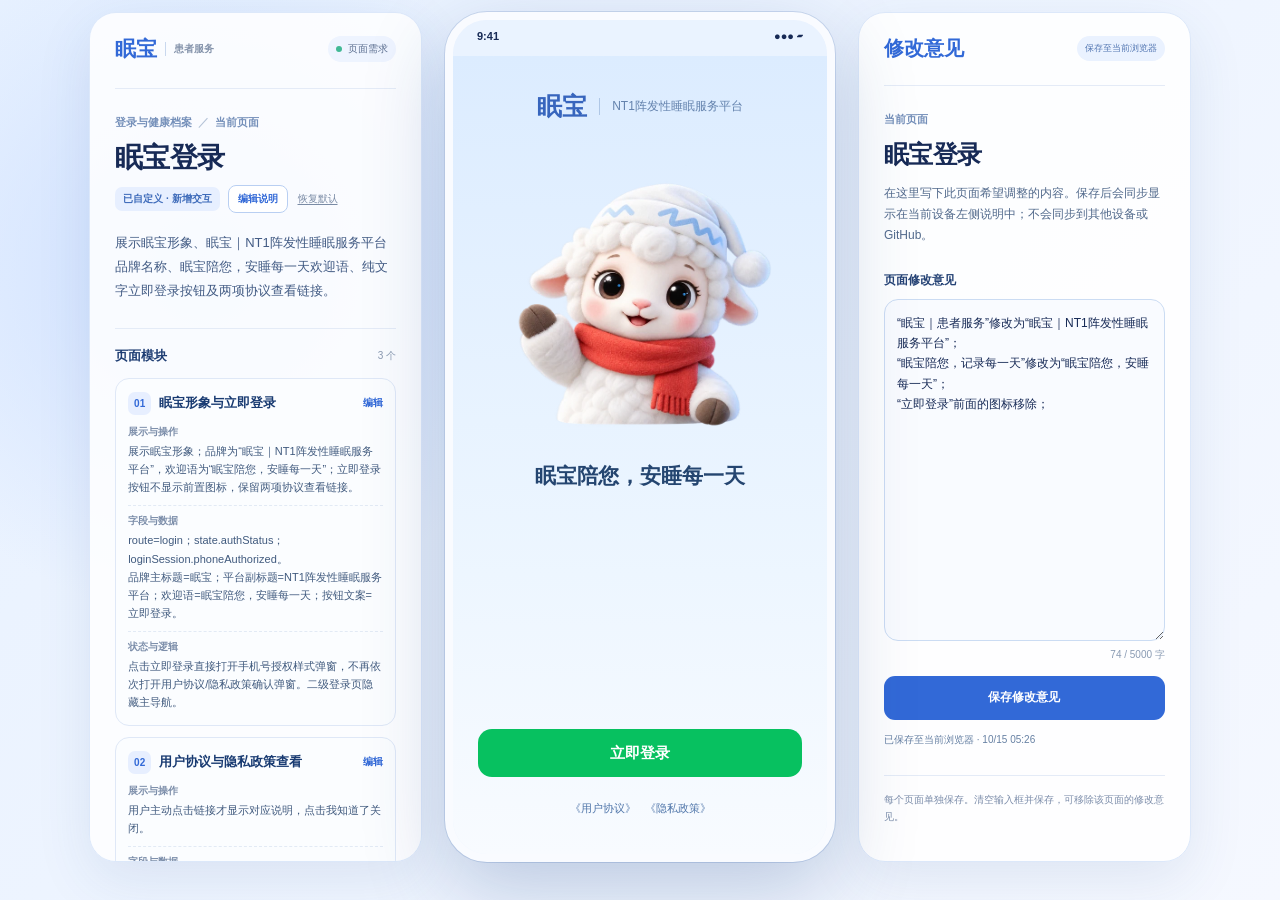
==== commit ab57a5a5: "Publish patient feedback updates for login, home, health records and record input methods" ====
--- a/index.html
+++ b/index.html
@@ -5,7 +5,7 @@
   <meta name="viewport" content="width=device-width, initial-scale=1, viewport-fit=cover" />
   <meta name="theme-color" content="#e9f2ff" />
   <title>眠宝 · 患者服务</title>
-  <link rel="stylesheet" href="styles.css?v=merged-journey-20261015" />
+  <link rel="stylesheet" href="styles.css?v=record-method-feedback-20261015" />
 </head>
 <body>
   <aside id="requirement-panel" class="requirement-panel" aria-label="当前页面需求描述" aria-live="polite"></aside>
@@ -18,27 +18,84 @@
   <aside id="feedback-panel" class="feedback-panel" aria-label="当前页面修改意见"></aside>
   <button id="feedback-toggle" class="feedback-toggle" type="button" aria-controls="feedback-panel" aria-expanded="false">修改意见</button>
   <div id="toast" class="toast" role="status" aria-live="polite"></div>
-  <script id="page-feedback-data" type="application/json">{"home":{"text":"首页的banner和下面状态选择卡片互相调换位置；\n快捷服务中新增一个模块“病程记录”，点击后能够使用文字/图片/录音记录自身的病程","updatedAt":"2026-10-13T09:35:14.502490+00:00","appliedAt":"2026-10-13T10:00:52.163544+00:00"},"pharmacy":{"text":"药房地图底部不展示tab栏；\n进入该模块底部弹出弹窗授权获取患者当前位置；\n上方放置根据用户当前位置所在的地图，下方弹窗展示附近的药店；","updatedAt":"2026-09-29T07:53:32.153941+00:00","appliedAt":"2026-09-29T08:16:36.530738+00:00"},"shop":{"text":"页面展示“待接入”三个字","updatedAt":"2026-09-29T07:53:51.566838+00:00","appliedAt":"2026-09-29T08:16:36.530740+00:00"},"special":{"text":"“专病管理”底部按钮名称修改为“健康档案”；\n测评记录里面展示全部量表名称，卡片支持左右滑动；\n睡眠辅助工具下只保留“小憩闹钟”/“注意力挑战”/“睡眠日子”","updatedAt":"2026-10-15T02:38:28.137214+00:00"},"eventForm":{"text":"“有跌倒或受伤”移除；","updatedAt":"2026-09-29T07:54:59.822349+00:00","appliedAt":"2026-09-29T08:16:36.530743+00:00"},"rights":{"text":"新增一个banner位用于展示自动滚动的banner；\n在banner与“多元支付与保障”中间新增一张卡片用于展示当前用户的创新支付状态：\n1.未申请；\n2.审核中；\n3.已通过/已拒绝；\n这张卡片需要展示眠宝的形象；","updatedAt":"2026-09-30T08:08:30.775186+00:00","appliedAt":"2026-10-14T09:33:52.637667+00:00","appliedNote":"2026-10-14 按最新要求改为知识中心：展示患教文章分类、列表和详情；旧权益中心意见保留作为历史记录。"},"mine":{"text":"页面样式优化一下，特别是眠宝形象；\n新增“设置”功能，参考市面上通用的小程序设置，包含消息通知提醒/用户协议查看/退出登录/注销等功能；","updatedAt":"2026-09-29T08:33:15.882872+00:00","appliedAt":"2026-09-29T08:47:16.577567+00:00"}}</script>
-  <script id="page-description-data" type="application/json">{
+  <script id="page-feedback-data" type="application/json">
+{
+  "home": {
+    "text": "建立您的健康档案弹窗中右上角的关闭按钮移除；\n\nbanner滚动条旁边的“暂停”按钮移除；\n\n“快捷服务”改为“NT1专区”",
+    "updatedAt": "2026-10-15T05:26:18.371373+00:00",
+    "appliedAt": "2026-10-15T05:28:24.882302+00:00",
+    "appliedNote": "本地完成：建档弹窗移除右上角关闭按钮；Banner移除暂停按钮，保留自动轮播、箭头、指示点和滑动；快捷服务改为NT1专区。左侧模块说明同步。"
+  },
+  "pharmacy": {
+    "text": "药房地图底部不展示tab栏；\n进入该模块底部弹出弹窗授权获取患者当前位置；\n上方放置根据用户当前位置所在的地图，下方弹窗展示附近的药店；",
+    "updatedAt": "2026-09-29T07:53:32.153941+00:00",
+    "appliedAt": "2026-09-29T08:16:36.530738+00:00"
+  },
+  "shop": {
+    "text": "页面展示“待接入”三个字",
+    "updatedAt": "2026-09-29T07:53:51.566838+00:00",
+    "appliedAt": "2026-09-29T08:16:36.530740+00:00"
+  },
+  "special": {
+    "text": "“今日记录”次数移除，仅展示本月已记录次数；",
+    "updatedAt": "2026-10-15T05:27:47.168720+00:00",
+    "appliedAt": "2026-10-15T05:34:22.664227+00:00",
+    "appliedNote": "本地完成：移除今日次数，仅展示本月已记录猝倒次数；快速记录及周趋势保留。左侧模块说明同步，交互检查通过。"
+  },
+  "eventForm": {
+    "text": "“有跌倒或受伤”移除；",
+    "updatedAt": "2026-09-29T07:54:59.822349+00:00",
+    "appliedAt": "2026-09-29T08:16:36.530743+00:00"
+  },
+  "mine": {
+    "text": "页面样式优化一下，特别是眠宝形象；\n新增“设置”功能，参考市面上通用的小程序设置，包含消息通知提醒/用户协议查看/退出登录/注销等功能；",
+    "updatedAt": "2026-09-29T08:33:15.882872+00:00",
+    "appliedAt": "2026-09-29T08:47:16.577567+00:00"
+  },
+  "login": {
+    "text": "“眠宝｜患者服务”修改为“眠宝｜NT1阵发性睡眠服务平台”；\n“眠宝陪您，记录每一天”修改为“眠宝陪您，安睡每一天”；\n“立即登录”前面的图标移除；",
+    "updatedAt": "2026-10-15T05:26:00.035985+00:00",
+    "appliedAt": "2026-10-15T05:28:24.882302+00:00",
+    "appliedNote": "本地完成：品牌改为眠宝｜NT1阵发性睡眠服务平台；欢迎语改为眠宝陪您，安睡每一天；立即登录按钮仅保留文字。左侧模块说明同步。"
+  },
+  "journey": {
+    "text": "进入模块后先唤起底部弹窗选择是使用语音记录还是上传图片记录，然后再展示对应记录方式页面",
+    "updatedAt": "2026-10-15T05:28:59.799309+00:00",
+    "appliedAt": "2026-10-15T05:34:22.664227+00:00",
+    "appliedNote": "本地完成：新建先展示底部方式选择，语音/图片分别进入对应录入页；可切换补充且保留资料、人工修改；草稿和历史直接恢复方式。左侧模块说明同步，交互检查通过。"
+  },
+  "journeyHistory": {
+    "text": "病程记录列表不用tag区分类型，在记录卡片上展示即可",
+    "updatedAt": "2026-10-15T05:29:24.535747+00:00",
+    "appliedAt": "2026-10-15T05:34:22.664227+00:00",
+    "appliedNote": "本地完成：移除顶部全部/图片/语音筛选标签，统一列表；卡片用普通文字显示记录方式，混合记录仅显示一次。左侧模块说明同步，交互检查通过。"
+  }
+}
+</script>
+  <script id="page-description-data" type="application/json">
+{
   "home": {
     "title": "患者首页",
     "group": "首页",
     "origin": "图示页面",
-    "goal": "让患者在首页的一张卡片中记录晨起状态、看到眠宝反馈，并快速找到今日任务与快捷服务。",
+    "goal": "让患者在首页的一张卡片中记录晨起状态、看到眠宝反馈，并快速找到今日任务与NT1专区。",
     "interactions": [
       "先展示晨起状态及眠宝权益卡，再展示推荐 Banner。",
       "今日用药和小憩的引导弹窗及计时逻辑保持现状。",
-      "语音病历与病程记录合并为一个入口，统一图片/语音录入、编辑、保存及历史回看。"
-    ],
-    "data": "onboardingPending、patientArchive；目标 patientArchive。\n当前字段补齐：insuranceStatus、meds[].day、homePreviewState。\n建议申请字段（待确认）：applicationId、applicationStatus、benefitStatus、updatedAt、rejectReason。\nhomeBanners[]：title、text、action、target、theme；bannerStates.home：index、paused。\njourney、pharmacy、shop、payment、medReminder、specialist。\njourney/journeyHistory；journeyRecords[]、journeyDrafts；旧 voiceCases/documentCases 兼容读取。\nsettings.medTime；meds[]：id、time、day、note；动效 assets/mianbao-med-guide.gif。\nnapSession：id、day、startedAt、totalSeconds、remainingSeconds、endsAt、status(running/paused/finished)；时长 1—120 整数分钟；naps[]：id、day、time、minutes；动效 assets/mianbao-nap-guide.gif。\nmoods[本地日期]：四档状态之一。\n建议正式字段（待确认）：userId、recordDate、moodCode、createdAt、updatedAt；recordDate 按选定业务时区生成。",
+      "语音病历与病程记录合并为一个入口，统一图片/语音录入、编辑、保存及历史回看。",
+      "建档提示弹窗右上角不展示关闭按钮；建立档案与稍后再说保留。",
+      "Banner不展示暂停按钮，仍支持自动轮播、箭头、指示点及滑动。",
+      "首页快捷服务区域标题改为NT1专区，六个入口及目标页面保持现有配置。"
+    ],
+    "data": "onboardingPending、patientArchive；目标 patientArchive。\n当前字段补齐：insuranceStatus、meds[].day、homePreviewState。\n建议申请字段（待确认）：applicationId、applicationStatus、benefitStatus、updatedAt、rejectReason。\nhomeBanners[]：title、text、action、target、theme；bannerStates.home：index。\njourney、pharmacy、shop、payment、medReminder、specialist。\njourney/journeyHistory；journeyRecords[]、journeyDrafts；旧 voiceCases/documentCases 兼容读取。\nsettings.medTime；meds[]：id、time、day、note；动效 assets/mianbao-med-guide.gif。\nnapSession：id、day、startedAt、totalSeconds、remainingSeconds、endsAt、status(running/paused/finished)；时长 1—120 整数分钟；naps[]：id、day、time、minutes；动效 assets/mianbao-nap-guide.gif。\nmoods[本地日期]：四档状态之一。\n建议正式字段（待确认）：userId、recordDate、moodCode、createdAt、updatedAt；recordDate 按选定业务时区生成。",
     "pending": "正式药品名、任务计划、消息提醒和外部服务入口需业务方确认。",
-    "logic": "点击建立档案进入两字段表单，稍后再说关闭提示；已有档案不展示。刷新时未处理的提示保留；不影响首页原任务与服务。\n未领取或审核中进入商保页；已领取未记录打开用药弹窗；已记录进入服药记录。\n\n【A02/D01｜现状】未领取/审核中进入 payment；已领取且今日无记录打开服药弹窗；已记录进入 med。点击眠宝可覆盖展示状态，不改变申请数据。\n【建议规则（待确认）】申请状态与权益可用状态分别保存；approved 只有经权益接口确认可用后才映射“已领取”。审核拒绝显示拒绝原因及重申入口，不能映射已领取。状态成功刷新后统一重算首页与支付详情。\n【待确认】未申请/审核中/已通过/已拒绝分别对应的首页文案、按钮、跳转；通过后是否需激活；多个申请取哪一份；申请服务、失效规则。临时展示状态不作为真实办理依据，正式版是否保留点击切换需确认。\n页面顺序为顶部问候→晨起状态和眠宝权益卡→Banner→快捷服务→今日任务。轮播每 5 秒循环；离开页面清除计时器，页面隐藏、轮播内有焦点、主动暂停或系统要求减少动态时暂停。仅更新轮播区域，不清空左侧编辑输入。\n语音病历与病程记录合并，仅保留一个病程记录入口；该页支持图片、拍照和长按语音。其余入口保留原逻辑。\n未完成记录可恢复草稿；旧图片与语音记录保留在统一历史。当前提取为Demo效果，保存后不自动生成猝倒事件或服药任务。\n点击任务不再直接跳详情；确认后保存当前时间与日期并关闭弹窗，同日该弹窗只保存一次，刷新任务及首页权益文案。已记录点击查看进入服药详情；开启减少动态时以静态眠宝替代 GIF。\n添加时建立计时会话，不计入已完成次数。倒计时每秒按 endsAt 和当前时间计算，不改写整页或左侧编辑内容；切换页面继续，刷新恢复。暂停保存剩余秒数，继续重建 endsAt。到时自动保存一条小憩记录，id 去重，归属开始日期；提前结束至少计时 1 秒才保存，分钟向上取整。保存失败保留会话可重试，不显示虚假完成；取消本次小憩不新增记录；未接入关闭页面后的通知。\n同日只能提交一次；已记录时禁用四个选项。\n\n【B02/B03｜现状】四档仅更新“今天的感受”文字；权益主文案由支付和服药记录决定。当前同日一次，不可修改。\n【建议规则（待确认）】晨起记录按 userId + recordDate 唯一；误选通过“修改当日状态”覆盖原记录而非新增，保留修改时间；未选择时显示引导，已选择时显示选中项。跨日重新计算日期及可选状态。\n【待确认】是否开放修改；四档对应反馈文案与形象配置；晨起反馈与权益信息的排列关系；日期统一北京时间还是用户时区。未确认前不把晨起状态当作疾病判断。",
+    "logic": "点击建立档案进入两字段表单；点击稍后再说或遮罩关闭提示，已有档案不展示。刷新时未处理的提示保留；不影响首页原任务与服务。\n未领取或审核中进入商保页；已领取未记录打开用药弹窗；已记录进入服药记录。\n\n【A02/D01｜现状】未领取/审核中进入 payment；已领取且今日无记录打开服药弹窗；已记录进入 med。点击眠宝可覆盖展示状态，不改变申请数据。\n【建议规则（待确认）】申请状态与权益可用状态分别保存；approved 只有经权益接口确认可用后才映射“已领取”。审核拒绝显示拒绝原因及重申入口，不能映射已领取。状态成功刷新后统一重算首页与支付详情。\n【待确认】未申请/审核中/已通过/已拒绝分别对应的首页文案、按钮、跳转；通过后是否需激活；多个申请取哪一份；申请服务、失效规则。临时展示状态不作为真实办理依据，正式版是否保留点击切换需确认。\n页面顺序为顶部问候→晨起状态和眠宝权益卡→Banner→NT1专区→今日任务。轮播每 5 秒循环；离开页面清除计时器，页面隐藏、轮播内有焦点或系统要求减少动态时暂停。仅更新轮播区域，不清空左侧编辑输入。\n语音病历与病程记录合并，仅保留一个病程记录入口；该页支持图片、拍照和长按语音。其余入口保留原逻辑。\n新建选择语音/图片，取消返回来源；有内容可切换方式补充而不丢资料。未完成记录可恢复草稿；旧图片与语音记录保留在统一历史。当前提取为Demo效果，保存后不自动生成猝倒事件或服药任务。\n点击任务不再直接跳详情；确认后保存当前时间与日期并关闭弹窗，同日该弹窗只保存一次，刷新任务及首页权益文案。已记录点击查看进入服药详情；开启减少动态时以静态眠宝替代 GIF。\n添加时建立计时会话，不计入已完成次数。倒计时每秒按 endsAt 和当前时间计算，不改写整页或左侧编辑内容；切换页面继续，刷新恢复。暂停保存剩余秒数，继续重建 endsAt。到时自动保存一条小憩记录，id 去重，归属开始日期；提前结束至少计时 1 秒才保存，分钟向上取整。保存失败保留会话可重试，不显示虚假完成；取消本次小憩不新增记录；未接入关闭页面后的通知。\n同日只能提交一次；已记录时禁用四个选项。\n\n【B02/B03｜现状】四档仅更新“今天的感受”文字；权益主文案由支付和服药记录决定。当前同日一次，不可修改。\n【建议规则（待确认）】晨起记录按 userId + recordDate 唯一；误选通过“修改当日状态”覆盖原记录而非新增，保留修改时间；未选择时显示引导，已选择时显示选中项。跨日重新计算日期及可选状态。\n【待确认】是否开放修改；四档对应反馈文案与形象配置；晨起反馈与权益信息的排列关系；日期统一北京时间还是用户时区。未确认前不把晨起状态当作疾病判断。",
     "modules": [
       {
         "title": "首次登录建档引导",
-        "description": "手机号授权后到达首页，无健康档案时展示带眠宝的建档提示弹窗。",
+        "description": "手机号授权后到达首页，无健康档案时展示带眠宝的建档提示弹窗；不显示右上角关闭按钮。",
         "fields": "onboardingPending、patientArchive；目标 patientArchive。",
-        "logic": "点击建立档案进入两字段表单，稍后再说关闭提示；已有档案不展示。刷新时未处理的提示保留；不影响首页原任务与服务。"
+        "logic": "点击建立档案进入两字段表单；点击稍后再说或遮罩关闭提示，已有档案不展示。刷新时未处理的提示保留；不影响首页原任务与服务。"
       },
       {
         "title": "眠宝权益卡",
@@ -48,21 +105,21 @@
       },
       {
         "title": "首页滚动 Banner",
-        "description": "晨起状态与眠宝权益卡之后展示三张固定推荐卡片，分别进入健康记录、眠宝帮您和知识中心；支持自动轮播、箭头、指示点、横向滑动和暂停。",
-        "fields": "homeBanners[]：title、text、action、target、theme；bannerStates.home：index、paused。",
-        "logic": "页面顺序为顶部问候→晨起状态和眠宝权益卡→Banner→快捷服务→今日任务。轮播每 5 秒循环；离开页面清除计时器，页面隐藏、轮播内有焦点、主动暂停或系统要求减少动态时暂停。仅更新轮播区域，不清空左侧编辑输入。"
-      },
-      {
-        "title": "快捷服务",
-        "description": "六个入口：病程记录、药房地图、线上购药、患者福利、用药提醒和我的专员。",
+        "description": "晨起状态与眠宝权益卡之后展示三张固定推荐卡片，分别进入健康记录、眠宝帮您和知识中心；支持自动轮播、箭头、指示点、横向滑动；不显示暂停按钮。",
+        "fields": "homeBanners[]：title、text、action、target、theme；bannerStates.home：index。",
+        "logic": "页面顺序为顶部问候→晨起状态和眠宝权益卡→Banner→NT1专区→今日任务。轮播每 5 秒循环；离开页面清除计时器，页面隐藏、轮播内有焦点或系统要求减少动态时暂停。仅更新轮播区域，不清空左侧编辑输入。"
+      },
+      {
+        "title": "NT1专区",
+        "description": "区域标题为NT1专区。六个入口：病程记录、药房地图、线上购药、患者福利、用药记录和我的专员。",
         "fields": "journey、pharmacy、shop、payment、medReminder、specialist。",
         "logic": "语音病历与病程记录合并，仅保留一个病程记录入口；该页支持图片、拍照和长按语音。其余入口保留原逻辑。"
       },
       {
         "title": "病程记录快捷入口",
-        "description": "进入统一病程记录页面，通过图片或语音记录时间、症状、次数，并可编辑保存。",
+        "description": "进入病程记录后，先从底部弹窗选择语音或图片方式，再进入对应录入页；草稿和历史按已选方式恢复。",
         "fields": "journey/journeyHistory；journeyRecords[]、journeyDrafts；旧 voiceCases/documentCases 兼容读取。",
-        "logic": "未完成记录可恢复草稿；旧图片与语音记录保留在统一历史。当前提取为Demo效果，保存后不自动生成猝倒事件或服药任务。"
+        "logic": "新建选择语音/图片，取消返回来源；有内容可切换方式补充而不丢资料。未完成记录可恢复草稿；旧图片与语音记录保留在统一历史。当前提取为Demo效果，保存后不自动生成猝倒事件或服药任务。"
       },
       {
         "title": "今日用药与眠宝引导弹窗",
@@ -83,7 +140,7 @@
         "logic": "同日只能提交一次；已记录时禁用四个选项。\n\n【B02/B03｜现状】四档仅更新“今天的感受”文字；权益主文案由支付和服药记录决定。当前同日一次，不可修改。\n【建议规则（待确认）】晨起记录按 userId + recordDate 唯一；误选通过“修改当日状态”覆盖原记录而非新增，保留修改时间；未选择时显示引导，已选择时显示选中项。跨日重新计算日期及可选状态。\n【待确认】是否开放修改；四档对应反馈文案与形象配置；晨起反馈与权益信息的排列关系；日期统一北京时间还是用户时区。未确认前不把晨起状态当作疾病判断。"
       }
     ],
-    "updatedAt": "2026-10-14T12:12:43.506380+00:00"
+    "updatedAt": "2026-10-15T05:34:22.664227+00:00"
   },
   "special": {
     "title": "发作性睡病专区",
@@ -92,19 +149,19 @@
     "goal": "集中记录猝倒、睡眠和自测信息，帮助患者回顾一段时间内的变化。",
     "interactions": [
       "底部 Tab 显示健康档案，路由仍为 special；专区标题和已有记录不因改名变化。",
-      "保留猝倒统计、快速记录和自然周趋势。",
+      "展示本月猝倒统计，移除今日次数；保留快速记录和自然周趋势。",
       "测评区展示当前全部量表名称 ESS/SRSS，可点名称、箭头或左右滑动卡片；照片记录绑定所操作卡片。",
       "睡眠辅助工具仅展示小憩闹钟、注意力挑战、睡眠日志。"
     ],
-    "data": "events[].day、本月与上月事件数、今日事件数。\n建议统计参数：periodStart、periodEnd、comparisonStart、comparisonEnd、count、comparisonCount、hasRecordedData。\nweekOffset、events[].day。\n建议趋势字段：periodStart、periodEnd、dayCounts[]、selectedWeek；条目按 occurredAt 过滤。\nscaleCatalog[]：code、name、canAnswer；activeScale；ess[]；scalePhotos[]；scrollLeft 为卡片视图位置。\nnap、game、sleepList。\nTab label=健康档案；route=special；专区页面标题仍为发作性睡病专区。",
+    "data": "events[].day、本月与上月事件数。\n建议统计参数：periodStart、periodEnd、comparisonStart、comparisonEnd、count、comparisonCount、hasRecordedData。\nweekOffset、events[].day。\n建议趋势字段：periodStart、periodEnd、dayCounts[]、selectedWeek；条目按 occurredAt 过滤。\nscaleCatalog[]：code、name、canAnswer；activeScale；ess[]；scalePhotos[]；scrollLeft 为卡片视图位置。\nnap、game、sleepList。\nTab label=健康档案；route=special；专区页面标题仍为发作性睡病专区。",
     "pending": "正式量表题目、授权、计分规则及拍照识别需确认；照片仅保存在当前浏览器。",
-    "logic": "月度反馈按已记录次数比较；快速记录保存后同时更新月度和今日统计。\n\n【C03｜现状】本月累计条数直接与上个完整月比较；上月 0 条进入无上月记录文案。统计是已记录次数，不是完整发作次数。\n【建议规则（待确认）】默认对比同等经过天数；展示两个区间及记录次数，用“记录增加/减少/持平”文案。无记录标“无已记录数据”，不推断没有事件。补录、编辑、删除后重算对应日/月，并清除临时展示覆盖态。\n【待确认】等长区间或整月比较、2 月与大小月截止处理、是否要明确记录“无事件”、月度提示文案。正式版不以记录减少直接得出病情改善。\n周一至周日聚合；查看记录从底部弹出所选周列表。\n\n【C04｜现状】周图与底部列表按同一 weekOffset/日期过滤；图表无记录画为 0。\n【建议规则（待确认）】周一至周日，同一周范围同时驱动图表与列表；允许历史周，不允许超过当前周；返回时保留选中周。新增/修改/删除后更新受影响周；无数据显示“该周暂无已记录事件”。\n【待确认】最早查询范围、无记录日是否用空标记、是否加入月份/诱因分析。独立 trend 页的入口和保留范围另行确认。\n当前量表清单为 ESS、SRSS。名称高亮与当前卡片同步；第一张禁止向前、最后一张禁止向后，不循环。ESS 支持答题/拍照，SRSS 支持拍照；拍照按钮携带对应 scale，不依赖之前打开过哪张卡。切卡只更新选中视图，不重绘页面，不清空左侧编辑内容。趋势沿用现有本周得分计算；正式量表清单、版本、计分及医学审核仍待接入。\n只保留这三个区域入口；点击进入相应二级页，返回后沿用原记录。科学小贴士与不良反应记录从该区域移除；其他页面既有不良反应入口保持可用。“睡眠日子”按睡眠日志处理。\n只修改导航和分组名称，保留原路由、页面功能及记录关联，不重建记录。二级页面不展示主导航。",
-    "modules": [
-      {
-        "title": "本月与今日记录",
-        "description": "一张卡片展示本月及今日猝倒记录次数、眠宝反馈和快速记录按钮。",
-        "fields": "events[].day、本月与上月事件数、今日事件数。\n建议统计参数：periodStart、periodEnd、comparisonStart、comparisonEnd、count、comparisonCount、hasRecordedData。",
-        "logic": "月度反馈按已记录次数比较；快速记录保存后同时更新月度和今日统计。\n\n【C03｜现状】本月累计条数直接与上个完整月比较；上月 0 条进入无上月记录文案。统计是已记录次数，不是完整发作次数。\n【建议规则（待确认）】默认对比同等经过天数；展示两个区间及记录次数，用“记录增加/减少/持平”文案。无记录标“无已记录数据”，不推断没有事件。补录、编辑、删除后重算对应日/月，并清除临时展示覆盖态。\n【待确认】等长区间或整月比较、2 月与大小月截止处理、是否要明确记录“无事件”、月度提示文案。正式版不以记录减少直接得出病情改善。"
+    "logic": "月度反馈按已记录次数比较；快速记录保存后更新本月次数和受影响的周趋势，不展示今日次数。\n\n【C03｜现状】本月累计条数直接与上个完整月比较；上月 0 条进入无上月记录文案。统计是已记录次数，不是完整发作次数。\n【建议规则（待确认）】默认对比同等经过天数；展示两个区间及记录次数，用“记录增加/减少/持平”文案。无记录标“无已记录数据”，不推断没有事件。补录、编辑、删除后重算对应日/月，并清除临时展示覆盖态。\n【待确认】等长区间或整月比较、2 月与大小月截止处理、是否要明确记录“无事件”、月度提示文案。正式版不以记录减少直接得出病情改善。\n周一至周日聚合；查看记录从底部弹出所选周列表。\n\n【C04｜现状】周图与底部列表按同一 weekOffset/日期过滤；图表无记录画为 0。\n【建议规则（待确认）】周一至周日，同一周范围同时驱动图表与列表；允许历史周，不允许超过当前周；返回时保留选中周。新增/修改/删除后更新受影响周；无数据显示“该周暂无已记录事件”。\n【待确认】最早查询范围、无记录日是否用空标记、是否加入月份/诱因分析。独立 trend 页的入口和保留范围另行确认。\n当前量表清单为 ESS、SRSS。名称高亮与当前卡片同步；第一张禁止向前、最后一张禁止向后，不循环。ESS 支持答题/拍照，SRSS 支持拍照；拍照按钮携带对应 scale，不依赖之前打开过哪张卡。切卡只更新选中视图，不重绘页面，不清空左侧编辑内容。趋势沿用现有本周得分计算；正式量表清单、版本、计分及医学审核仍待接入。\n该区域仅展示小憩闹钟、注意力挑战、睡眠日志三个入口，分别进入 nap、game、sleepList；返回后沿用原记录。科学小贴士不在本区域展示，不良反应速记已按此前要求移除。“睡眠日子”按睡眠日志处理。\n只修改导航和分组名称，保留原路由、页面功能及记录关联，不重建记录。二级页面不展示主导航。",
+    "modules": [
+      {
+        "title": "本月猝倒记录",
+        "description": "仅展示本月已记录猝倒次数、眠宝反馈和快速记录按钮；不再展示今日次数。",
+        "fields": "events[].day、本月与上月事件数。\n建议统计参数：periodStart、periodEnd、comparisonStart、comparisonEnd、count、comparisonCount、hasRecordedData。",
+        "logic": "月度反馈按已记录次数比较；快速记录保存后更新本月次数和受影响的周趋势，不展示今日次数。\n\n【C03｜现状】本月累计条数直接与上个完整月比较；上月 0 条进入无上月记录文案。统计是已记录次数，不是完整发作次数。\n【建议规则（待确认）】默认对比同等经过天数；展示两个区间及记录次数，用“记录增加/减少/持平”文案。无记录标“无已记录数据”，不推断没有事件。补录、编辑、删除后重算对应日/月，并清除临时展示覆盖态。\n【待确认】等长区间或整月比较、2 月与大小月截止处理、是否要明确记录“无事件”、月度提示文案。正式版不以记录减少直接得出病情改善。"
       },
       {
         "title": "猝倒周期趋势",
@@ -122,7 +179,7 @@
         "title": "睡眠辅助工具",
         "description": "按小憩闹钟、注意力挑战、睡眠日志的顺序展示三个入口。",
         "fields": "nap、game、sleepList。",
-        "logic": "只保留这三个区域入口；点击进入相应二级页，返回后沿用原记录。科学小贴士与不良反应记录从该区域移除；其他页面既有不良反应入口保持可用。“睡眠日子”按睡眠日志处理。"
+        "logic": "该区域仅展示小憩闹钟、注意力挑战、睡眠日志三个入口，分别进入 nap、game、sleepList；返回后沿用原记录。科学小贴士不在本区域展示，不良反应速记已按此前要求移除。“睡眠日子”按睡眠日志处理。"
       },
       {
         "title": "健康档案导航与页面命名",
@@ -131,7 +188,7 @@
         "logic": "只修改导航和分组名称，保留原路由、页面功能及记录关联，不重建记录。二级页面不展示主导航。"
       }
     ],
-    "updatedAt": "2026-10-13T09:53:17.250962+00:00"
+    "updatedAt": "2026-10-15T05:32:50.328640+00:00"
   },
   "ai": {
     "title": "眠宝帮您",
@@ -1266,12 +1323,12 @@
     "title": "眠宝登录",
     "group": "登录与健康档案",
     "origin": "新增交互",
-    "goal": "登录页展示眠宝形象，只有微信手机号登录按钮和两项协议查看/确认入口；不展示主导航。",
+    "goal": "展示眠宝形象、眠宝｜NT1阵发性睡眠服务平台品牌名称、眠宝陪您，安睡每一天欢迎语、纯文字立即登录按钮及两项协议查看链接。",
     "modules": [
       {
         "title": "眠宝形象与立即登录",
-        "description": "登录页显示眠宝形象、立即登录按钮及两项协议查看链接。",
-        "fields": "route=login；state.authStatus；loginSession.phoneAuthorized。",
+        "description": "展示眠宝形象；品牌为“眠宝｜NT1阵发性睡眠服务平台”，欢迎语为“眠宝陪您，安睡每一天”；立即登录按钮不显示前置图标，保留两项协议查看链接。",
+        "fields": "route=login；state.authStatus；loginSession.phoneAuthorized。\n品牌主标题=眠宝；平台副标题=NT1阵发性睡眠服务平台；欢迎语=眠宝陪您，安睡每一天；按钮文案=立即登录。",
         "logic": "点击立即登录直接打开手机号授权样式弹窗，不再依次打开用户协议/隐私政策确认弹窗。二级登录页隐藏主导航。"
       },
       {
@@ -1292,10 +1349,10 @@
       "协议链接只在用户主动查看时显示，无自动连续确认。",
       "授权后进入首页，无健康档案时仍提示建档。"
     ],
-    "data": "route=login；state.authStatus；loginSession.phoneAuthorized。\nsheet=loginTerms/loginPrivacy；文案由协议类型区分。\nsheet=wechatPhone；authStatus=active；loginSession：phoneAuthorized、authorizedAt；onboardingPending。",
+    "data": "route=login；state.authStatus；loginSession.phoneAuthorized。\n品牌主标题=眠宝；平台副标题=NT1阵发性睡眠服务平台；欢迎语=眠宝陪您，安睡每一天；按钮文案=立即登录。\nsheet=loginTerms/loginPrivacy；文案由协议类型区分。\nsheet=wechatPhone；authStatus=active；loginSession：phoneAuthorized、authorizedAt；onboardingPending。",
     "logic": "点击立即登录直接打开手机号授权样式弹窗，不再依次打开用户协议/隐私政策确认弹窗。二级登录页隐藏主导航。\n仅供查看，不要求同意并继续，不写入新的协议确认时间；不作为登录的前置拦截。已有协议记录保留，不自动伪造确认。正式协议正文及正式授权规则待接入。\n拒绝保留登录页；允许后写入登录状态并到达首页。仅允许在登录页且当前授权弹窗打开时确认；保存失败恢复原状态。无档案仍保留首次建档引导，有档案不重复提示。当前为授权样式 Demo，不接真实微信服务。",
     "pending": "真实微信手机号授权、账户服务、正式协议正文及档案接口待接入。",
-    "updatedAt": "2026-10-14T11:43:54.658275+00:00"
+    "updatedAt": "2026-10-15T05:27:25.160275+00:00"
   },
   "patientArchive": {
     "title": "建立健康档案",
@@ -1329,19 +1386,26 @@
     "title": "病程记录 · 图片与语音",
     "group": "首页 · 病程记录",
     "origin": "合并模块需求",
-    "goal": "以图片或语音记录同一次经历，保留原始内容，核对可编辑的时间、症状和次数后保存。",
-    "interactions": [
-      "从相册选择或手机拍照，上传后自动显示整理中弹窗并回显原图和信息。",
-      "按住底部按钮显示类似微信的录音弹窗；松开转文字，上滑取消；随后显示模型整理 loading 弹窗。",
-      "提取结果中的时间、症状、次数标红且支持修改；修正语音原文后可重新整理。",
-      "图片与语音可以补充到同一条记录，手动修改内容优先保留；确认保存后统一回看。"
-    ],
-    "modules": [
-      {
-        "title": "统一入口与页面结构",
-        "description": "仅保留首页病程记录入口。顶部返回/查看记录，中间独立滚动，底部固定语音按钮和保存按钮。",
-        "fields": "route=journey；route.caseId；journeyHistory；journeyUi.key/record/dirty；app--journey-record。",
-        "logic": "原语音病历入口移除；原 voiceCase/voiceCaseHistory 跳转兼容映射到新模块及列表。二级页隐藏主导航。一次经历一条记录，图片和语音可互相补充；不同经历保存后点再记一条。"
+    "goal": "先选择语音或图片录入方式，再记录同一次经历、核对提取信息并保存；支持切换方式补充资料。",
+    "interactions": [
+      "新建时先从底部弹窗选择语音记录或上传图片记录，取消返回来源页。",
+      "语音方式展示底部长按按钮，上滑取消；松开后转写和提取，等待期间显示加载弹窗。",
+      "图片方式展示相册和拍照入口，上传后整理并回显原图及信息。",
+      "时间、症状、次数标红且支持修改；切换方式可补充另一种资料，不清空已有内容。",
+      "草稿或历史记录直接恢复对应方式，保存后可回看。"
+    ],
+    "modules": [
+      {
+        "title": "记录方式选择与页面结构",
+        "description": "新建且无草稿时先展示底部选择弹窗，选择语音记录或上传图片记录后进入对应页面；可查看历史记录。",
+        "fields": "route=journey；route.caseId；journeyUi.mode=voice/image/null；modePickerOpen；record.inputMode；journeyHistory；journeyUi.key/record/dirty。",
+        "logic": "首次新建自动弹出选择；点击暂不记录、遮罩或Escape返回来源页。选择语音显示长按按钮及语音说明；选择图片显示相册/拍照按钮和图片说明。主导航不在二级页展示。选择本身不产生业务记录；无内容刷新后重新选择。已有记录或有效草稿直接按inputMode恢复；旧记录按图片/语音来源推断，不再强制选择。"
+      },
+      {
+        "title": "切换方式与混合资料",
+        "description": "点击切换记录方式再次打开底部弹窗，可为同一经历补充另一种来源。",
+        "fields": "journeyUi.mode/modePickerOpen；record.inputMode、images、originalText、facts、visitInfo；journeyUi.dirty。",
+        "logic": "切换只改变当前录入控件，不清空原图、原话、已提取字段或人工修改。切换弹窗取消/遮罩/Escape回到原方式；语音/提取处理中禁止切换。草稿与保存记录保留当前方式，旧数据兼容回看。保存后再记一条重新选择方式。"
       },
       {
         "title": "图片选择、拍照与原图预览",
@@ -1387,9 +1451,9 @@
       }
     ],
     "pending": "正式录音/ASR/OCR/模型、音频持久化、云端材料存储、账号归属和医学审核待接入。与眠宝帮您中既有独立病历夹暂不做数据迁移，本次合并首页两个模块。",
-    "updatedAt": "2026-10-14T12:12:43.506380+00:00",
-    "data": "route=journey；route.caseId；journeyHistory；journeyUi.key/record/dirty；app--journey-record。\nrecord.images[]：id、name、source(upload/camera)、dataUrl；journeyUpload.multiple；journeyCamera.capture=environment。\njourneyUi.phase=uploading/extracting/idle；record.facts、visitInfo、extractedAt；journeyProvider().extract({kind,text,images,referenceAt,signal})。\nphase=recording；holdStart、holdY、cancelVoice、holdTimer；voiceReferenceAt、voiceDuration；上滑阈值70px。\nphase=transcribing/extracting；controller、job、retryKind、retryReanalyse；服务接口 transcribe/extract；超时20秒。\noriginalTranscript：首次识别原文保留；originalText：可修正文本≤2000字；voiceSegments[]：id、text、referenceAt、durationMs；facts：timeOriginal、date(YYYY-MM-DD)、period、symptomsOriginal、symptoms、countOriginal、count。\nvisitInfo：hospital、department、chiefComplaint、visitSummary、drugNames、dosageText、medicationPeriod、notes；journeyUi.edited；record.userEditedFields。\nstate.journeyRecords[]；state.journeyDrafts 按new/recordId保存草稿；兼容 journeyDraft；record：id、createdAt、updatedAt、referenceAt、timeZone、images、originalText、originalTranscript、voiceSegments、facts、visitInfo、extractedAt、extractionSource、optimizedText、userEditedFields、legacy。；needsExtraction：新增或修正来源后需要重新整理；manualReview：手动核对状态。",
-    "logic": "原语音病历入口移除；原 voiceCase/voiceCaseHistory 跳转兼容映射到新模块及列表。二级页隐藏主导航。一次经历一条记录，图片和语音可互相补充；不同经历保存后点再记一条。\n最多4张、单张≤10MB，支持JPEG/PNG/WebP。数量/格式/大小校验后解码，最长边1280px，JPEG质量0.78；保存压缩图片。取消选择不改记录，批次处理失败不部分追加。设备决定摄像头或文件选择行为。移除图片保留已填写信息并提示核对；无任何来源时不能保存。\n本次继续采用用户已确认的 Demo：没有真实OCR或大模型调用。固定示例不视为上传材料的真实识别结果，页面保留提取示例标记。图片补全尚空的核心字段，并提供就诊用药字段；不覆盖用户手动修改的字段。原图不因模型失败而删除。\n按住至少500ms，太短提示重新按住；最长60秒自动结束。上滑70px以上松手取消，移回可继续；指针取消、失去捕获、Escape、窗口失焦或切到后台均取消，保留已有内容。触屏阻止滚动与系统长按菜单；支持空格/回车长按及辅助技术激活。Demo展示录音交互和固定转写，不采集真实麦克风或音频。\n两段异步任务均等待完成后才回显；取消或离页后晚到结果不能覆盖当前页。超时或失败关闭弹窗，保留已有图片、已完成转写文字和旧字段，提供重新整理或手动填写。转写本身未完成时需要重新记录或重试；正式版需接录音/ASR并保留音频，当前Demo没有实际音频文件。\n所有提取字段可编辑。三类有效信息在整理描述中标红，缺失标待补充/未提及；未提及次数不填0。次数保留约三次/2—3次等不确定描述，不强制精确整数。相对日期以首次语音的北京时间 referenceAt 为锚点，历史回看不按今天重算；不明确日期可留空，填写时校验有效且不晚于当天。修正原文后可重新整理，明确手动改过的字段优先保留。 Demo支持昨天、前天、昨晚、今早等相对表述；最近等不明确日期留空。重新整理时，未手工修改但新原文不再包含的旧提取值会清空，避免错误沿用；明确手动修改的字段保留。\n图片补充就诊和用药材料；语音优先更新未手动修改的核心字段。新增语音追加到识别原文，不删除原图片或已有描述；各段原文与时点分别保留。医院/科室/药品及备注可核对修改。不同日期或来源冲突由患者核对，不自动判定诊断、用药建议或病情严重程度。\n草稿输入300ms防抖保存，离页及时保存；草稿不计入历史数量。保存失败恢复原数组并保留修改，可重试；草稿保存失败离页提示真实丢失风险。首次保存新增，之后按同一ID更新，保留创建时间。旧voiceCases/documentCases通过voice:/image:前缀兼容映射；更新写新数组并按ID去重，旧数据不删除。记录与草稿共用主应用存储，注销/清除主存储同时清理。不自动写入猝倒趋势或今日用药任务。 未完成提取的草稿刷新后提供继续整理信息入口，不自动重复请求。确认保存视为已核对，不继续显示待整理状态。"
+    "updatedAt": "2026-10-15T05:32:50.328640+00:00",
+    "data": "route=journey；route.caseId；journeyUi.mode=voice/image/null；modePickerOpen；record.inputMode；journeyHistory；journeyUi.key/record/dirty。\njourneyUi.mode/modePickerOpen；record.inputMode、images、originalText、facts、visitInfo；journeyUi.dirty。\nrecord.images[]：id、name、source(upload/camera)、dataUrl；journeyUpload.multiple；journeyCamera.capture=environment。\njourneyUi.phase=uploading/extracting/idle；record.facts、visitInfo、extractedAt；journeyProvider().extract({kind,text,images,referenceAt,signal})。\nphase=recording；holdStart、holdY、cancelVoice、holdTimer；voiceReferenceAt、voiceDuration；上滑阈值70px。\nphase=transcribing/extracting；controller、job、retryKind、retryReanalyse；服务接口 transcribe/extract；超时20秒。\noriginalTranscript：首次识别原文保留；originalText：可修正文本≤2000字；voiceSegments[]：id、text、referenceAt、durationMs；facts：timeOriginal、date(YYYY-MM-DD)、period、symptomsOriginal、symptoms、countOriginal、count。\nvisitInfo：hospital、department、chiefComplaint、visitSummary、drugNames、dosageText、medicationPeriod、notes；journeyUi.edited；record.userEditedFields。\nstate.journeyRecords[]；state.journeyDrafts 按new/recordId保存草稿；兼容 journeyDraft；record：id、createdAt、updatedAt、referenceAt、timeZone、images、originalText、originalTranscript、voiceSegments、facts、visitInfo、extractedAt、extractionSource、optimizedText、userEditedFields、legacy。；needsExtraction：新增或修正来源后需要重新整理；manualReview：手动核对状态。",
+    "logic": "首次新建自动弹出选择；点击暂不记录、遮罩或Escape返回来源页。选择语音显示长按按钮及语音说明；选择图片显示相册/拍照按钮和图片说明。主导航不在二级页展示。选择本身不产生业务记录；无内容刷新后重新选择。已有记录或有效草稿直接按inputMode恢复；旧记录按图片/语音来源推断，不再强制选择。\n切换只改变当前录入控件，不清空原图、原话、已提取字段或人工修改。切换弹窗取消/遮罩/Escape回到原方式；语音/提取处理中禁止切换。草稿与保存记录保留当前方式，旧数据兼容回看。保存后再记一条重新选择方式。\n最多4张、单张≤10MB，支持JPEG/PNG/WebP。数量/格式/大小校验后解码，最长边1280px，JPEG质量0.78；保存压缩图片。取消选择不改记录，批次处理失败不部分追加。设备决定摄像头或文件选择行为。移除图片保留已填写信息并提示核对；无任何来源时不能保存。\n本次继续采用用户已确认的 Demo：没有真实OCR或大模型调用。固定示例不视为上传材料的真实识别结果，页面保留提取示例标记。图片补全尚空的核心字段，并提供就诊用药字段；不覆盖用户手动修改的字段。原图不因模型失败而删除。\n按住至少500ms，太短提示重新按住；最长60秒自动结束。上滑70px以上松手取消，移回可继续；指针取消、失去捕获、Escape、窗口失焦或切到后台均取消，保留已有内容。触屏阻止滚动与系统长按菜单；支持空格/回车长按及辅助技术激活。Demo展示录音交互和固定转写，不采集真实麦克风或音频。\n两段异步任务均等待完成后才回显；取消或离页后晚到结果不能覆盖当前页。超时或失败关闭弹窗，保留已有图片、已完成转写文字和旧字段，提供重新整理或手动填写。转写本身未完成时需要重新记录或重试；正式版需接录音/ASR并保留音频，当前Demo没有实际音频文件。\n所有提取字段可编辑。三类有效信息在整理描述中标红，缺失标待补充/未提及；未提及次数不填0。次数保留约三次/2—3次等不确定描述，不强制精确整数。相对日期以首次语音的北京时间 referenceAt 为锚点，历史回看不按今天重算；不明确日期可留空，填写时校验有效且不晚于当天。修正原文后可重新整理，明确手动改过的字段优先保留。 Demo支持昨天、前天、昨晚、今早等相对表述；最近等不明确日期留空。重新整理时，未手工修改但新原文不再包含的旧提取值会清空，避免错误沿用；明确手动修改的字段保留。\n图片补充就诊和用药材料；语音优先更新未手动修改的核心字段。新增语音追加到识别原文，不删除原图片或已有描述；各段原文与时点分别保留。医院/科室/药品及备注可核对修改。不同日期或来源冲突由患者核对，不自动判定诊断、用药建议或病情严重程度。\n草稿输入300ms防抖保存，离页及时保存；草稿不计入历史数量。保存失败恢复原数组并保留修改，可重试；草稿保存失败离页提示真实丢失风险。首次保存新增，之后按同一ID更新，保留创建时间。旧voiceCases/documentCases通过voice:/image:前缀兼容映射；更新写新数组并按ID去重，旧数据不删除。记录与草稿共用主应用存储，注销/清除主存储同时清理。不自动写入猝倒趋势或今日用药任务。 未完成提取的草稿刷新后提供继续整理信息入口，不自动重复请求。确认保存视为已核对，不继续显示待整理状态。"
   },
   "articleDetail": {
     "title": "患教文章详情",
@@ -1431,15 +1495,15 @@
     "origin": "合并模块配套页",
     "goal": "统一回看图片、语音及组合记录，并继续核对修改。",
     "interactions": [
-      "全部/图片/语音筛选；同时含两种来源的记录可在两类中找到。",
-      "点击记录回到统一详情，原图、原文和字段均保留。"
-    ],
-    "modules": [
-      {
-        "title": "统一列表与分类筛选",
-        "description": "按更新时间倒序展示，标记图片、语音或图片+语音，并显示日期、症状与次数。",
-        "fields": "allJourneyRecords()；journeyHistoryFilter=全部/图片/语音；id、updatedAt/createdAt、images、originalText、facts。",
-        "logic": "全部按稳定ID去重；混合记录在图片和语音分类中均显示，但总条数只计一次。没有次数显示未提及，不将其视为0次。列表只显示已成功保存记录，不计草稿。不展示新增语音病历按钮。"
+      "统一展示全部已保存病程记录，不显示顶部类型筛选标签。",
+      "每张卡片直接显示记录方式：图片、语音或图片+语音；点击回到详情。"
+    ],
+    "modules": [
+      {
+        "title": "全部记录与卡片信息",
+        "description": "不显示全部/图片/语音筛选标签；按更新时间倒序展示所有卡片。卡片内用普通文字显示记录方式，另展示图片缩略图或语音图标、日期、症状、次数与保存时间。",
+        "fields": "allJourneyRecords()；id、updatedAt/createdAt、images、originalText、facts；journeyType(record)返回图片/语音/图片+语音。",
+        "logic": "按稳定ID去重；混合记录在统一列表中只显示一次。来源类型只作为卡片文字，不再作为筛选标签或徽章。没有次数显示未提及，不视为0次。列表仅显示已成功保存记录，不计草稿；不展示新增语音病历按钮。"
       },
       {
         "title": "旧记录兼容与编辑回看",
@@ -1449,15 +1513,16 @@
       }
     ],
     "pending": "历史分页、单条删除、跨设备同步、眠宝内病历夹数据统一待后续需求定义。",
-    "updatedAt": "2026-10-14T12:12:43.506380+00:00",
-    "data": "allJourneyRecords()；journeyHistoryFilter=全部/图片/语音；id、updatedAt/createdAt、images、originalText、facts。\nlegacy.kind/id；voice:旧ID、image:旧ID；route.caseId；journeyDrafts[recordId]。",
-    "logic": "全部按稳定ID去重；混合记录在图片和语音分类中均显示，但总条数只计一次。没有次数显示未提及，不将其视为0次。列表只显示已成功保存记录，不计草稿。不展示新增语音病历按钮。\n只读映射旧数组，不破坏原始历史；覆盖修改以相同稳定ID写新数组，合并读取时新值优先，避免双份显示。回看不重新调用提取，不重算相对日期；未保存编辑可从草稿恢复。顶端返回回到来源页面。"
+    "updatedAt": "2026-10-15T05:32:50.328640+00:00",
+    "data": "allJourneyRecords()；id、updatedAt/createdAt、images、originalText、facts；journeyType(record)返回图片/语音/图片+语音。\nlegacy.kind/id；voice:旧ID、image:旧ID；route.caseId；journeyDrafts[recordId]。",
+    "logic": "按稳定ID去重；混合记录在统一列表中只显示一次。来源类型只作为卡片文字，不再作为筛选标签或徽章。没有次数显示未提及，不视为0次。列表仅显示已成功保存记录，不计草稿；不展示新增语音病历按钮。\n只读映射旧数组，不破坏原始历史；覆盖修改以相同稳定ID写新数组，合并读取时新值优先，避免双份显示。回看不重新调用提取，不重算相对日期；未保存编辑可从草稿恢复。顶端返回回到来源页面。"
   }
-}</script>
-  <script src="requirements.js?v=merged-journey-20261015"></script>
-  <script src="modules.js?v=merged-journey-20261015"></script>
-  <script src="knowledge.js?v=merged-journey-20261015"></script>
-  <script src="journey-records.js?v=merged-journey-20261015"></script>
-  <script src="app.js?v=merged-journey-20261015"></script>
+}
+</script>
+  <script src="requirements.js?v=record-method-feedback-20261015"></script>
+  <script src="modules.js?v=record-method-feedback-20261015"></script>
+  <script src="knowledge.js?v=record-method-feedback-20261015"></script>
+  <script src="journey-records.js?v=record-method-feedback-20261015"></script>
+  <script src="app.js?v=record-method-feedback-20261015"></script>
 </body>
 </html>
--- a/styles.css
+++ b/styles.css
@@ -570,3 +570,16 @@
 .page--home .quick-grid{grid-template-columns:repeat(3,1fr);gap:14px 9px}
 .journey-history-mic{width:52px;height:65px;display:grid;place-items:center;border-radius:12px;background:#e8f0ff;font-size:27px;flex:none}
 @media(max-width:800px){.journey-record-header{position:relative;padding-right:96px;padding-bottom:46px}.journey-history-link{position:absolute;right:17px;bottom:8px;padding:7px 0 7px 8px}}
+
+/* Record method selection and simplified monthly summary. */
+.month-summary__actions{display:flex;justify-content:flex-end;padding:12px 16px;border-top:1px solid #e1ebf8;background:#ffffff85}
+.journey-mode-layer{position:absolute;inset:0;z-index:35;display:flex;align-items:flex-end}
+.journey-mode-backdrop{position:absolute;inset:0;background:#172a5659;border:0;width:100%;height:100%;padding:0}
+.journey-mode-sheet{position:relative;z-index:1;width:100%;background:#f9fbff;border-radius:25px 25px 0 0;padding:9px 19px max(20px,env(safe-area-inset-bottom));box-shadow:0 -12px 40px #17346720;max-height:95%;overflow-y:auto}
+.journey-mode-sheet h2{font-size:20px;margin:9px 0 8px;color:var(--navy)}
+.journey-mode-sheet>p{font-size:12px;color:var(--muted);line-height:1.7;margin:0 0 19px}
+.journey-mode-option{display:flex;align-items:center;gap:13px;width:100%;padding:17px 13px;margin-bottom:12px;text-align:left;border:1px solid #dce7f8;border-radius:17px;background:white;color:var(--navy)}
+.journey-mode-option>span:first-child{display:grid;place-items:center;width:45px;height:49px;flex:none;background:#e8f1ff;border-radius:13px;font-size:27px;color:var(--blue)}
+.journey-mode-option strong{display:block;font-size:15px;margin-bottom:6px}.journey-mode-option small{display:block;font-size:10px;color:var(--muted);line-height:1.5}
+.journey-mode-option b{margin-left:auto;font-size:24px;color:#89a4cc;font-weight:400}.journey-switch-mode{padding-left:0;margin-top:5px}
+.journey-record-source{display:block;color:#6b7f9f;font-size:11px;margin:0 0 7px}
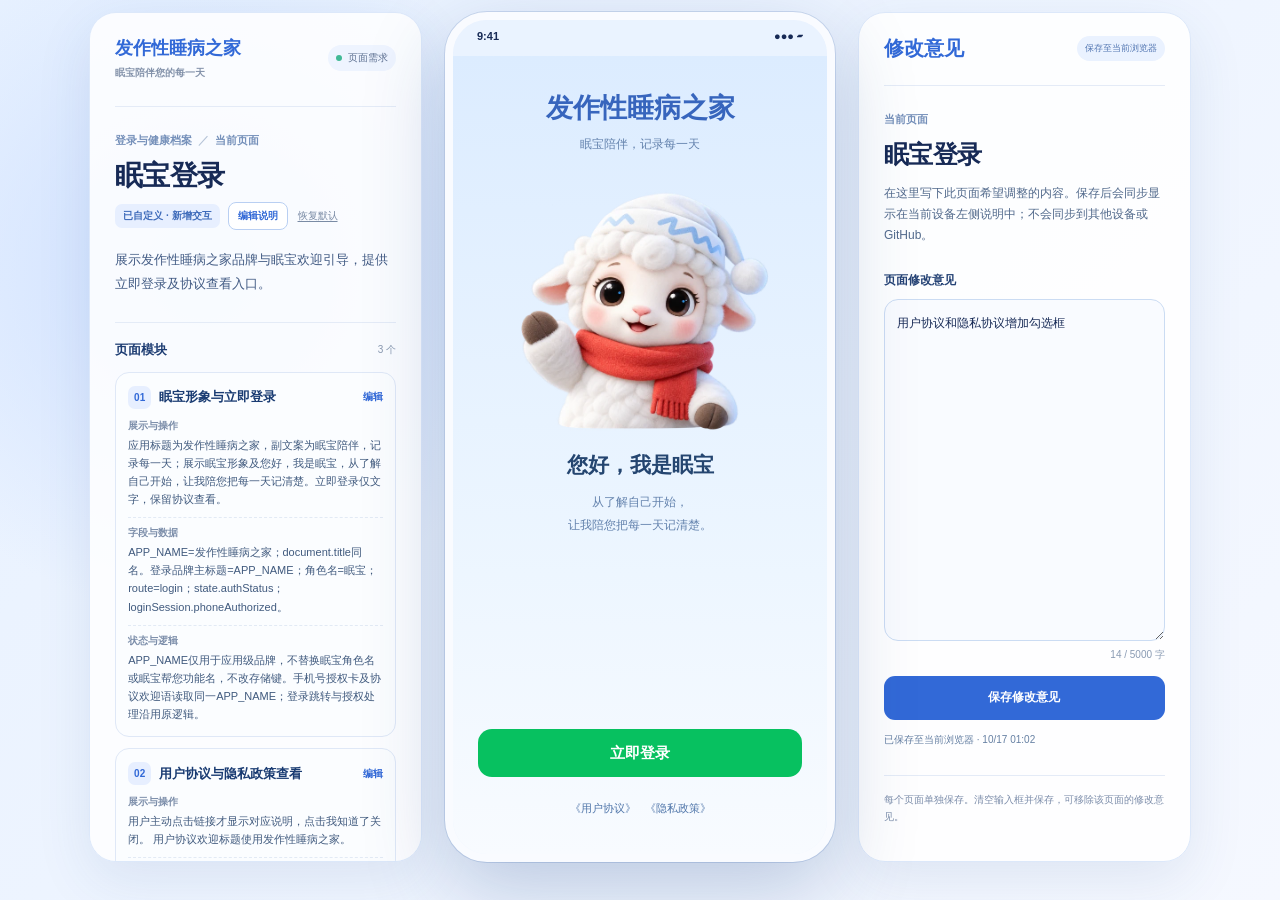
==== commit 35af5e57: "Publish narcolepsy home branding and integrated Mianbao assistant updates" ====
--- a/index.html
+++ b/index.html
@@ -4,8 +4,8 @@
   <meta charset="utf-8" />
   <meta name="viewport" content="width=device-width, initial-scale=1, viewport-fit=cover" />
   <meta name="theme-color" content="#e9f2ff" />
-  <title>眠宝 · 患者服务</title>
-  <link rel="stylesheet" href="styles.css?v=record-method-feedback-20261015" />
+  <title>发作性睡病之家</title>
+  <link rel="stylesheet" href="styles.css?v=assistant-education-20261019" />
 </head>
 <body>
   <aside id="requirement-panel" class="requirement-panel" aria-label="当前页面需求描述" aria-live="polite"></aside>
@@ -18,102 +18,57 @@
   <aside id="feedback-panel" class="feedback-panel" aria-label="当前页面修改意见"></aside>
   <button id="feedback-toggle" class="feedback-toggle" type="button" aria-controls="feedback-panel" aria-expanded="false">修改意见</button>
   <div id="toast" class="toast" role="status" aria-live="polite"></div>
-  <script id="page-feedback-data" type="application/json">
-{
-  "home": {
-    "text": "建立您的健康档案弹窗中右上角的关闭按钮移除；\n\nbanner滚动条旁边的“暂停”按钮移除；\n\n“快捷服务”改为“NT1专区”",
-    "updatedAt": "2026-10-15T05:26:18.371373+00:00",
-    "appliedAt": "2026-10-15T05:28:24.882302+00:00",
-    "appliedNote": "本地完成：建档弹窗移除右上角关闭按钮；Banner移除暂停按钮，保留自动轮播、箭头、指示点和滑动；快捷服务改为NT1专区。左侧模块说明同步。"
-  },
-  "pharmacy": {
-    "text": "药房地图底部不展示tab栏；\n进入该模块底部弹出弹窗授权获取患者当前位置；\n上方放置根据用户当前位置所在的地图，下方弹窗展示附近的药店；",
-    "updatedAt": "2026-09-29T07:53:32.153941+00:00",
-    "appliedAt": "2026-09-29T08:16:36.530738+00:00"
-  },
-  "shop": {
-    "text": "页面展示“待接入”三个字",
-    "updatedAt": "2026-09-29T07:53:51.566838+00:00",
-    "appliedAt": "2026-09-29T08:16:36.530740+00:00"
-  },
-  "special": {
-    "text": "“今日记录”次数移除，仅展示本月已记录次数；",
-    "updatedAt": "2026-10-15T05:27:47.168720+00:00",
-    "appliedAt": "2026-10-15T05:34:22.664227+00:00",
-    "appliedNote": "本地完成：移除今日次数，仅展示本月已记录猝倒次数；快速记录及周趋势保留。左侧模块说明同步，交互检查通过。"
-  },
-  "eventForm": {
-    "text": "“有跌倒或受伤”移除；",
-    "updatedAt": "2026-09-29T07:54:59.822349+00:00",
-    "appliedAt": "2026-09-29T08:16:36.530743+00:00"
-  },
-  "mine": {
-    "text": "页面样式优化一下，特别是眠宝形象；\n新增“设置”功能，参考市面上通用的小程序设置，包含消息通知提醒/用户协议查看/退出登录/注销等功能；",
-    "updatedAt": "2026-09-29T08:33:15.882872+00:00",
-    "appliedAt": "2026-09-29T08:47:16.577567+00:00"
-  },
-  "login": {
-    "text": "“眠宝｜患者服务”修改为“眠宝｜NT1阵发性睡眠服务平台”；\n“眠宝陪您，记录每一天”修改为“眠宝陪您，安睡每一天”；\n“立即登录”前面的图标移除；",
-    "updatedAt": "2026-10-15T05:26:00.035985+00:00",
-    "appliedAt": "2026-10-15T05:28:24.882302+00:00",
-    "appliedNote": "本地完成：品牌改为眠宝｜NT1阵发性睡眠服务平台；欢迎语改为眠宝陪您，安睡每一天；立即登录按钮仅保留文字。左侧模块说明同步。"
-  },
-  "journey": {
-    "text": "进入模块后先唤起底部弹窗选择是使用语音记录还是上传图片记录，然后再展示对应记录方式页面",
-    "updatedAt": "2026-10-15T05:28:59.799309+00:00",
-    "appliedAt": "2026-10-15T05:34:22.664227+00:00",
-    "appliedNote": "本地完成：新建先展示底部方式选择，语音/图片分别进入对应录入页；可切换补充且保留资料、人工修改；草稿和历史直接恢复方式。左侧模块说明同步，交互检查通过。"
-  },
-  "journeyHistory": {
-    "text": "病程记录列表不用tag区分类型，在记录卡片上展示即可",
-    "updatedAt": "2026-10-15T05:29:24.535747+00:00",
-    "appliedAt": "2026-10-15T05:34:22.664227+00:00",
-    "appliedNote": "本地完成：移除顶部全部/图片/语音筛选标签，统一列表；卡片用普通文字显示记录方式，混合记录仅显示一次。左侧模块说明同步，交互检查通过。"
-  }
-}
-</script>
+  <script id="page-feedback-data" type="application/json">{"home":{"text":"状态选择卡片对应不同状态下的按钮都删掉：“记录今日用药”/“查看服药记录”/“查看审核状态”","updatedAt":"2026-10-15T07:10:21.884841+00:00","appliedAt":"2026-10-15T07:14:01.643056+00:00","appliedNote":"本地完成：状态选择卡片在所有状态下统一为静态反馈，移除记录今日用药/查看服药记录/查看审核状态及对应点击动作，保留眠宝状态切换和NT1专区。左侧模块同步。"},"pharmacy":{"text":"药房地图底部不展示tab栏；\n进入该模块底部弹出弹窗授权获取患者当前位置；\n上方放置根据用户当前位置所在的地图，下方弹窗展示附近的药店；","updatedAt":"2026-09-29T07:53:32.153941+00:00","appliedAt":"2026-09-29T08:16:36.530738+00:00"},"shop":{"text":"页面展示“待接入”三个字","updatedAt":"2026-09-29T07:53:51.566838+00:00","appliedAt":"2026-09-29T08:16:36.530740+00:00"},"special":{"text":"“本月已记录猝倒事件”卡片的“快速记录”按钮位置在卡片底部；\n“测评与拍照记录”小字删除，“本周分数”小字删除；\n量表趋势图不按照自然周来，按照最近的七次记录展示，横坐标为月/日；","updatedAt":"2026-10-15T07:08:38.496828+00:00","appliedAt":"2026-10-15T07:14:01.643056+00:00","appliedNote":"本地完成：快速记录按钮置于月度卡片底部独立区域，修复旧定位样式覆盖；移除本周分数和测评与拍照记录说明，ESS/SRSS分别展示最近七次有效得分，横坐标月/日，同日多次不合并、0分保留、无得分不补零。左侧字段逻辑同步。"},"eventForm":{"text":"“有跌倒或受伤”移除；","updatedAt":"2026-09-29T07:54:59.822349+00:00","appliedAt":"2026-09-29T08:16:36.530743+00:00"},"login":{"text":"用户协议和隐私协议增加勾选框","updatedAt":"2026-10-17T01:02:37.891275+00:00"},"journey":{"text":"关键信息中“提取示例”tag删掉，仅展示对应提取到的关键信息：时间/描述","updatedAt":"2026-10-15T05:43:47.097204+00:00","appliedAt":"2026-10-15T05:49:21.085862+00:00","appliedNote":"本地完成：关键信息移除提取示例及手动核对标签，仅展示可编辑时间和描述；描述草稿、保存、列表回看及人工修改优先保留同步。左侧字段与逻辑说明同步。"},"journeyHistory":{"text":"病程记录列表不用tag区分类型，在记录卡片上展示即可","updatedAt":"2026-10-15T05:29:24.535747+00:00","appliedAt":"2026-10-15T05:34:22.664227+00:00","appliedNote":"本地完成：移除顶部全部/图片/语音筛选标签，统一列表；卡片用普通文字显示记录方式，混合记录仅显示一次。左侧模块说明同步，交互检查通过。"},"specialist":{"text":"“正式上线后，”删掉；\n“二维码待配置”删掉","updatedAt":"2026-10-15T05:38:58.510947+00:00","appliedAt":"2026-10-15T05:49:21.085862+00:00","appliedNote":"本地完成：移除正式上线后前缀与二维码待配置文字，保留专员引导及二维码区域。左侧字段与逻辑说明同步。"},"rights":{"text":"发布时间修改为年月日；\n文章卡片不要副标题；\n箭头图标移除；","updatedAt":"2026-10-15T05:46:45.497182+00:00","appliedAt":"2026-10-15T05:53:20.901020+00:00","appliedNote":"本地完成：文章卡片去除副标题及箭头，使用用户确认的固定示例发布日期2026-10-15，以年月日格式展示；详情日期同源，分类筛选与返回保留。左侧说明同步。"},"profile":{"text":"“清除记录”按钮删除；","updatedAt":"2026-10-15T05:49:22.934627+00:00","appliedAt":"2026-10-15T05:53:20.901020+00:00","appliedNote":"本地完成：个人资料移除清除记录按钮，保留档案查看与建立/修改入口及原有数据。左侧模块同步。"},"mine":{"text":"“体验用户”改为“一串用户ID”","updatedAt":"2026-10-15T07:09:08.683616+00:00","appliedAt":"2026-10-15T07:14:01.643056+00:00","appliedNote":"本地完成：体验用户替换为持久化用户ID；已有ID复用，刷新及退出重进保持一致。左侧字段和正式账号接口说明同步。"},"patientArchive":{"text":"当前使用药物为卡片按钮选择样式，给予一些常见药物选择，最后一个选择为“暂无用药”","updatedAt":"2026-10-15T07:26:38.982518+00:00","appliedAt":"2026-10-15T07:31:34.113051+00:00","appliedNote":"本地完成：当前使用药物改为卡片多选，增加常见药物及其他药物选项，最后固定暂无用药且互斥；支持其他名称填写、保存回填、旧文字档案兼容与失败回滚。左侧模块字段逻辑同步。"}}</script>
   <script id="page-description-data" type="application/json">
 {
   "home": {
     "title": "患者首页",
     "group": "首页",
     "origin": "图示页面",
-    "goal": "让患者在首页的一张卡片中记录晨起状态、看到眠宝反馈，并快速找到今日任务与NT1专区。",
-    "interactions": [
+    "goal": "在首页记录晨起状态、查看眠宝反馈，并通过推荐内容和NT1专区进入服务。",
+    "interactions": [
+      "顶部展示正式名称发作性睡病之家，并由眠宝问候引导使用。",
       "先展示晨起状态及眠宝权益卡，再展示推荐 Banner。",
-      "今日用药和小憩的引导弹窗及计时逻辑保持现状。",
       "语音病历与病程记录合并为一个入口，统一图片/语音录入、编辑、保存及历史回看。",
       "建档提示弹窗右上角不展示关闭按钮；建立档案与稍后再说保留。",
       "Banner不展示暂停按钮，仍支持自动轮播、箭头、指示点及滑动。",
-      "首页快捷服务区域标题改为NT1专区，六个入口及目标页面保持现有配置。"
-    ],
-    "data": "onboardingPending、patientArchive；目标 patientArchive。\n当前字段补齐：insuranceStatus、meds[].day、homePreviewState。\n建议申请字段（待确认）：applicationId、applicationStatus、benefitStatus、updatedAt、rejectReason。\nhomeBanners[]：title、text、action、target、theme；bannerStates.home：index。\njourney、pharmacy、shop、payment、medReminder、specialist。\njourney/journeyHistory；journeyRecords[]、journeyDrafts；旧 voiceCases/documentCases 兼容读取。\nsettings.medTime；meds[]：id、time、day、note；动效 assets/mianbao-med-guide.gif。\nnapSession：id、day、startedAt、totalSeconds、remainingSeconds、endsAt、status(running/paused/finished)；时长 1—120 整数分钟；naps[]：id、day、time、minutes；动效 assets/mianbao-nap-guide.gif。\nmoods[本地日期]：四档状态之一。\n建议正式字段（待确认）：userId、recordDate、moodCode、createdAt、updatedAt；recordDate 按选定业务时区生成。",
+      "首页快捷服务区域标题改为NT1专区，六个入口及目标页面保持现有配置。",
+      "首页移除今日任务整块区域及其今日用药、日常小憩时钟卡片。",
+      "眠宝反馈在所有状态下均为静态文字，移除记录今日用药、查看服药记录、查看审核状态等按钮；六项快捷服务保留。"
+    ],
+    "data": "APP_NAME；顶部标题与问候为静态展示字段。\nonboardingPending、patientArchive；目标 patientArchive。\n当前字段补齐：insuranceStatus、meds[].day、homePreviewState。\n建议申请字段（待确认）：applicationId、applicationStatus、benefitStatus、updatedAt、rejectReason。\nhomeBanners[]：title、text、action、target、theme；bannerStates.home：index。\njourney、pharmacy、shop、payment、medReminder、specialist。\n角标来自paymentSummary().label；insuranceStatus=unclaimed/reviewing/applied/claimed/rejected。\njourney/journeyHistory；journeyRecords[]、journeyDrafts；旧 voiceCases/documentCases 兼容读取。\nmoods[本地日期]：四档状态之一。\n建议正式字段（待确认）：userId、recordDate、moodCode、createdAt、updatedAt；recordDate 按选定业务时区生成。",
     "pending": "正式药品名、任务计划、消息提醒和外部服务入口需业务方确认。",
-    "logic": "点击建立档案进入两字段表单；点击稍后再说或遮罩关闭提示，已有档案不展示。刷新时未处理的提示保留；不影响首页原任务与服务。\n未领取或审核中进入商保页；已领取未记录打开用药弹窗；已记录进入服药记录。\n\n【A02/D01｜现状】未领取/审核中进入 payment；已领取且今日无记录打开服药弹窗；已记录进入 med。点击眠宝可覆盖展示状态，不改变申请数据。\n【建议规则（待确认）】申请状态与权益可用状态分别保存；approved 只有经权益接口确认可用后才映射“已领取”。审核拒绝显示拒绝原因及重申入口，不能映射已领取。状态成功刷新后统一重算首页与支付详情。\n【待确认】未申请/审核中/已通过/已拒绝分别对应的首页文案、按钮、跳转；通过后是否需激活；多个申请取哪一份；申请服务、失效规则。临时展示状态不作为真实办理依据，正式版是否保留点击切换需确认。\n页面顺序为顶部问候→晨起状态和眠宝权益卡→Banner→NT1专区→今日任务。轮播每 5 秒循环；离开页面清除计时器，页面隐藏、轮播内有焦点或系统要求减少动态时暂停。仅更新轮播区域，不清空左侧编辑输入。\n语音病历与病程记录合并，仅保留一个病程记录入口；该页支持图片、拍照和长按语音。其余入口保留原逻辑。\n新建选择语音/图片，取消返回来源；有内容可切换方式补充而不丢资料。未完成记录可恢复草稿；旧图片与语音记录保留在统一历史。当前提取为Demo效果，保存后不自动生成猝倒事件或服药任务。\n点击任务不再直接跳详情；确认后保存当前时间与日期并关闭弹窗，同日该弹窗只保存一次，刷新任务及首页权益文案。已记录点击查看进入服药详情；开启减少动态时以静态眠宝替代 GIF。\n添加时建立计时会话，不计入已完成次数。倒计时每秒按 endsAt 和当前时间计算，不改写整页或左侧编辑内容；切换页面继续，刷新恢复。暂停保存剩余秒数，继续重建 endsAt。到时自动保存一条小憩记录，id 去重，归属开始日期；提前结束至少计时 1 秒才保存，分钟向上取整。保存失败保留会话可重试，不显示虚假完成；取消本次小憩不新增记录；未接入关闭页面后的通知。\n同日只能提交一次；已记录时禁用四个选项。\n\n【B02/B03｜现状】四档仅更新“今天的感受”文字；权益主文案由支付和服药记录决定。当前同日一次，不可修改。\n【建议规则（待确认）】晨起记录按 userId + recordDate 唯一；误选通过“修改当日状态”覆盖原记录而非新增，保留修改时间；未选择时显示引导，已选择时显示选中项。跨日重新计算日期及可选状态。\n【待确认】是否开放修改；四档对应反馈文案与形象配置；晨起反馈与权益信息的排列关系；日期统一北京时间还是用户时区。未确认前不把晨起状态当作疾病判断。",
-    "modules": [
+    "logic": "只更新品牌和引导文案，不新增按钮、不改变晨起打卡、状态反馈或六项快捷服务。角色名眠宝与功能名眠宝帮您保留。\n点击建立档案进入两字段表单；点击稍后再说或遮罩关闭提示，已有档案不展示。刷新时未处理的提示保留；不影响首页其他服务。\nhomeStatus计算未领取、审核中、已领取未记录、已领取已记录四种展示态；反馈区域统一使用div，不绑定点击、跳转或弹窗。未记录文案为“今天的用药还未记录”，不再提示在本卡片操作。点击眠宝仍可切换展示态，不改写申请或用药数据。患者福利、用药记录等功能沿用NT1专区原有入口。\n今日任务区域已移除，不展示任务卡片或首页小憩倒计时；不清空已有业务数据。正式申请状态与权益文案映射仍待业务确认。\n页面顺序为顶部问候→晨起状态和眠宝权益卡→Banner→NT1专区。轮播每 5 秒循环；离开页面清除计时器，页面隐藏、轮播内有焦点或系统要求减少动态时暂停。仅更新轮播区域，不清空左侧编辑输入。\n语音病历与病程记录合并，仅保留一个病程记录入口；该页支持图片、拍照和长按语音。其余入口保留原逻辑。\n未申请显示未申请，reviewing显示审核中；applied/claimed/rejected沿用既有三态概览映射为已申请，具体已申请含义仍待业务定义。角标随状态重绘更新，不额外保存状态，不改变按钮目标。\n新建选择语音/图片，取消返回来源；有内容可切换方式补充而不丢资料。未完成记录可恢复草稿；旧图片与语音记录保留在统一历史。当前提取为Demo效果，保存后不自动生成猝倒事件或服药任务。\n同日只能提交一次；已记录时禁用四个选项。\n\n【B02/B03｜现状】四档仅更新“今天的感受”文字；权益主文案由支付和服药记录决定。当前同日一次，不可修改。\n【建议规则（待确认）】晨起记录按 userId + recordDate 唯一；误选通过“修改当日状态”覆盖原记录而非新增，保留修改时间；未选择时显示引导，已选择时显示选中项。跨日重新计算日期及可选状态。\n【待确认】是否开放修改；四档对应反馈文案与形象配置；晨起反馈与权益信息的排列关系；日期统一北京时间还是用户时区。未确认前不把晨起状态当作疾病判断。",
+    "modules": [
+      {
+        "title": "应用名称与眠宝问候",
+        "description": "首页主标题为发作性睡病之家，下方显示您好，我是眠宝，今天感觉怎么样？",
+        "fields": "APP_NAME；顶部标题与问候为静态展示字段。",
+        "logic": "只更新品牌和引导文案，不新增按钮、不改变晨起打卡、状态反馈或六项快捷服务。角色名眠宝与功能名眠宝帮您保留。"
+      },
       {
         "title": "首次登录建档引导",
-        "description": "手机号授权后到达首页，无健康档案时展示带眠宝的建档提示弹窗；不显示右上角关闭按钮。",
+        "description": "手机号授权后到达首页，无健康档案时展示带眠宝的建档提示弹窗；不显示右上角关闭按钮。 弹窗引导为让眠宝先认识您，先告诉我您的确诊时间和当前用药，我会帮您收好这份健康档案。",
         "fields": "onboardingPending、patientArchive；目标 patientArchive。",
-        "logic": "点击建立档案进入两字段表单；点击稍后再说或遮罩关闭提示，已有档案不展示。刷新时未处理的提示保留；不影响首页原任务与服务。"
+        "logic": "点击建立档案进入两字段表单；点击稍后再说或遮罩关闭提示，已有档案不展示。刷新时未处理的提示保留；不影响首页其他服务。"
       },
       {
         "title": "眠宝权益卡",
-        "description": "根据商保状态与今日用药记录展示对应文案；点击文案进入下一步，点击眠宝切换预览状态。",
+        "description": "根据商保状态和今日用药记录展示静态眠宝反馈，不展示任何状态操作按钮。",
         "fields": "当前字段补齐：insuranceStatus、meds[].day、homePreviewState。\n建议申请字段（待确认）：applicationId、applicationStatus、benefitStatus、updatedAt、rejectReason。",
-        "logic": "未领取或审核中进入商保页；已领取未记录打开用药弹窗；已记录进入服药记录。\n\n【A02/D01｜现状】未领取/审核中进入 payment；已领取且今日无记录打开服药弹窗；已记录进入 med。点击眠宝可覆盖展示状态，不改变申请数据。\n【建议规则（待确认）】申请状态与权益可用状态分别保存；approved 只有经权益接口确认可用后才映射“已领取”。审核拒绝显示拒绝原因及重申入口，不能映射已领取。状态成功刷新后统一重算首页与支付详情。\n【待确认】未申请/审核中/已通过/已拒绝分别对应的首页文案、按钮、跳转；通过后是否需激活；多个申请取哪一份；申请服务、失效规则。临时展示状态不作为真实办理依据，正式版是否保留点击切换需确认。"
+        "logic": "homeStatus计算未领取、审核中、已领取未记录、已领取已记录四种展示态；反馈区域统一使用div，不绑定点击、跳转或弹窗。未记录文案为“今天的用药还未记录”，不再提示在本卡片操作。点击眠宝仍可切换展示态，不改写申请或用药数据。患者福利、用药记录等功能沿用NT1专区原有入口。\n今日任务区域已移除，不展示任务卡片或首页小憩倒计时；不清空已有业务数据。正式申请状态与权益文案映射仍待业务确认。"
       },
       {
         "title": "首页滚动 Banner",
         "description": "晨起状态与眠宝权益卡之后展示三张固定推荐卡片，分别进入健康记录、眠宝帮您和知识中心；支持自动轮播、箭头、指示点、横向滑动；不显示暂停按钮。",
         "fields": "homeBanners[]：title、text、action、target、theme；bannerStates.home：index。",
-        "logic": "页面顺序为顶部问候→晨起状态和眠宝权益卡→Banner→NT1专区→今日任务。轮播每 5 秒循环；离开页面清除计时器，页面隐藏、轮播内有焦点或系统要求减少动态时暂停。仅更新轮播区域，不清空左侧编辑输入。"
+        "logic": "页面顺序为顶部问候→晨起状态和眠宝权益卡→Banner→NT1专区。轮播每 5 秒循环；离开页面清除计时器，页面隐藏、轮播内有焦点或系统要求减少动态时暂停。仅更新轮播区域，不清空左侧编辑输入。"
       },
       {
         "title": "NT1专区",
-        "description": "区域标题为NT1专区。六个入口：病程记录、药房地图、线上购药、患者福利、用药记录和我的专员。",
-        "fields": "journey、pharmacy、shop、payment、medReminder、specialist。",
-        "logic": "语音病历与病程记录合并，仅保留一个病程记录入口；该页支持图片、拍照和长按语音。其余入口保留原逻辑。"
+        "description": "区域标题为NT1专区。六个入口：病程记录、药房地图、线上购药、患者福利、用药记录和我的专员。患者福利按钮右上方显示申请状态角标，默认未申请。",
+        "fields": "journey、pharmacy、shop、payment、medReminder、specialist。\n角标来自paymentSummary().label；insuranceStatus=unclaimed/reviewing/applied/claimed/rejected。",
+        "logic": "语音病历与病程记录合并，仅保留一个病程记录入口；该页支持图片、拍照和长按语音。其余入口保留原逻辑。\n未申请显示未申请，reviewing显示审核中；applied/claimed/rejected沿用既有三态概览映射为已申请，具体已申请含义仍待业务定义。角标随状态重绘更新，不额外保存状态，不改变按钮目标。"
       },
       {
         "title": "病程记录快捷入口",
@@ -122,46 +77,36 @@
         "logic": "新建选择语音/图片，取消返回来源；有内容可切换方式补充而不丢资料。未完成记录可恢复草稿；旧图片与语音记录保留在统一历史。当前提取为Demo效果，保存后不自动生成猝倒事件或服药任务。"
       },
       {
-        "title": "今日用药与眠宝引导弹窗",
-        "description": "点击今日用药或首页权益卡的记录按钮，居中弹出眠宝 GIF 引导；确认已按医嘱服药后保存，已记录时显示完成状态与查看入口。",
-        "fields": "settings.medTime；meds[]：id、time、day、note；动效 assets/mianbao-med-guide.gif。",
-        "logic": "点击任务不再直接跳详情；确认后保存当前时间与日期并关闭弹窗，同日该弹窗只保存一次，刷新任务及首页权益文案。已记录点击查看进入服药详情；开启减少动态时以静态眠宝替代 GIF。"
-      },
-      {
-        "title": "小憩引导弹窗与首页倒计时",
-        "description": "点击日常小憩时钟居中弹出与今日用药同样的眠宝 GIF 卡片，填写时长并添加，随后关闭弹窗并在首页显示倒计时。进行中再次点击可暂停、继续或结束并记录。",
-        "fields": "napSession：id、day、startedAt、totalSeconds、remainingSeconds、endsAt、status(running/paused/finished)；时长 1—120 整数分钟；naps[]：id、day、time、minutes；动效 assets/mianbao-nap-guide.gif。",
-        "logic": "添加时建立计时会话，不计入已完成次数。倒计时每秒按 endsAt 和当前时间计算，不改写整页或左侧编辑内容；切换页面继续，刷新恢复。暂停保存剩余秒数，继续重建 endsAt。到时自动保存一条小憩记录，id 去重，归属开始日期；提前结束至少计时 1 秒才保存，分钟向上取整。保存失败保留会话可重试，不显示虚假完成；取消本次小憩不新增记录；未接入关闭页面后的通知。"
-      },
-      {
         "title": "状态打卡",
         "description": "四档状态选择：精神饱满/有些疲惫/需要小睡/状态不佳；\n选择后下方对应文案变更；",
         "fields": "moods[本地日期]：四档状态之一。\n建议正式字段（待确认）：userId、recordDate、moodCode、createdAt、updatedAt；recordDate 按选定业务时区生成。",
         "logic": "同日只能提交一次；已记录时禁用四个选项。\n\n【B02/B03｜现状】四档仅更新“今天的感受”文字；权益主文案由支付和服药记录决定。当前同日一次，不可修改。\n【建议规则（待确认）】晨起记录按 userId + recordDate 唯一；误选通过“修改当日状态”覆盖原记录而非新增，保留修改时间；未选择时显示引导，已选择时显示选中项。跨日重新计算日期及可选状态。\n【待确认】是否开放修改；四档对应反馈文案与形象配置；晨起反馈与权益信息的排列关系；日期统一北京时间还是用户时区。未确认前不把晨起状态当作疾病判断。"
       }
     ],
-    "updatedAt": "2026-10-15T05:34:22.664227+00:00"
+    "updatedAt": "2026-10-17T00:59:36.117795+00:00"
   },
   "special": {
     "title": "发作性睡病专区",
     "group": "健康档案",
     "origin": "图示页面",
-    "goal": "集中记录猝倒、睡眠和自测信息，帮助患者回顾一段时间内的变化。",
+    "goal": "集中记录猝倒与自测信息，帮助患者回顾已记录的变化。",
     "interactions": [
       "底部 Tab 显示健康档案，路由仍为 special；专区标题和已有记录不因改名变化。",
       "展示本月猝倒统计，移除今日次数；保留快速记录和自然周趋势。",
       "测评区展示当前全部量表名称 ESS/SRSS，可点名称、箭头或左右滑动卡片；照片记录绑定所操作卡片。",
-      "睡眠辅助工具仅展示小憩闹钟、注意力挑战、睡眠日志。"
-    ],
-    "data": "events[].day、本月与上月事件数。\n建议统计参数：periodStart、periodEnd、comparisonStart、comparisonEnd、count、comparisonCount、hasRecordedData。\nweekOffset、events[].day。\n建议趋势字段：periodStart、periodEnd、dayCounts[]、selectedWeek；条目按 occurredAt 过滤。\nscaleCatalog[]：code、name、canAnswer；activeScale；ess[]；scalePhotos[]；scrollLeft 为卡片视图位置。\nnap、game、sleepList。\nTab label=健康档案；route=special；专区页面标题仍为发作性睡病专区。",
+      "移除睡眠辅助工具整块区域及小憩闹钟、注意力挑战、睡眠日志入口。",
+      "本月猝倒卡片的快速记录按钮在卡片底部独立区域展示。",
+      "量表趋势按最近七次有效得分记录展示，横坐标为月/日；不按自然周聚合，不显示本周分数及测评与拍照记录小字。"
+    ],
+    "data": "events[].day、本月与上月事件数。\n建议统计参数：periodStart、periodEnd、comparisonStart、comparisonEnd、count、comparisonCount、hasRecordedData。\nweekOffset、events[].day。\n建议趋势字段：periodStart、periodEnd、dayCounts[]、selectedWeek；条目按 occurredAt 过滤。\nscaleCatalog[]：code、name、canAnswer；activeScale；ess[]、scalePhotos[]：id、scale、score、day、time；recentScaleRecords(name)返回最近最多7条有效得分记录。\nTab label=健康档案；route=special；专区页面标题仍为发作性睡病专区。",
     "pending": "正式量表题目、授权、计分规则及拍照识别需确认；照片仅保存在当前浏览器。",
-    "logic": "月度反馈按已记录次数比较；快速记录保存后更新本月次数和受影响的周趋势，不展示今日次数。\n\n【C03｜现状】本月累计条数直接与上个完整月比较；上月 0 条进入无上月记录文案。统计是已记录次数，不是完整发作次数。\n【建议规则（待确认）】默认对比同等经过天数；展示两个区间及记录次数，用“记录增加/减少/持平”文案。无记录标“无已记录数据”，不推断没有事件。补录、编辑、删除后重算对应日/月，并清除临时展示覆盖态。\n【待确认】等长区间或整月比较、2 月与大小月截止处理、是否要明确记录“无事件”、月度提示文案。正式版不以记录减少直接得出病情改善。\n周一至周日聚合；查看记录从底部弹出所选周列表。\n\n【C04｜现状】周图与底部列表按同一 weekOffset/日期过滤；图表无记录画为 0。\n【建议规则（待确认）】周一至周日，同一周范围同时驱动图表与列表；允许历史周，不允许超过当前周；返回时保留选中周。新增/修改/删除后更新受影响周；无数据显示“该周暂无已记录事件”。\n【待确认】最早查询范围、无记录日是否用空标记、是否加入月份/诱因分析。独立 trend 页的入口和保留范围另行确认。\n当前量表清单为 ESS、SRSS。名称高亮与当前卡片同步；第一张禁止向前、最后一张禁止向后，不循环。ESS 支持答题/拍照，SRSS 支持拍照；拍照按钮携带对应 scale，不依赖之前打开过哪张卡。切卡只更新选中视图，不重绘页面，不清空左侧编辑内容。趋势沿用现有本周得分计算；正式量表清单、版本、计分及医学审核仍待接入。\n该区域仅展示小憩闹钟、注意力挑战、睡眠日志三个入口，分别进入 nap、game、sleepList；返回后沿用原记录。科学小贴士不在本区域展示，不良反应速记已按此前要求移除。“睡眠日子”按睡眠日志处理。\n只修改导航和分组名称，保留原路由、页面功能及记录关联，不重建记录。二级页面不展示主导航。",
+    "logic": "底部按钮采用正常布局流，点击仍打开猝倒快速记录弹窗。月度反馈按已记录次数比较；快速记录保存后更新本月次数和受影响的周趋势，不展示今日次数。\n\n【C03｜现状】本月累计条数直接与上个完整月比较；上月 0 条进入无上月记录文案。统计是已记录次数，不是完整发作次数。\n【建议规则（待确认）】默认对比同等经过天数；展示两个区间及记录次数，用“记录增加/减少/持平”文案。无记录标“无已记录数据”，不推断没有事件。补录、编辑、删除后重算对应日/月，并清除临时展示覆盖态。\n【待确认】等长区间或整月比较、2 月与大小月截止处理、是否要明确记录“无事件”、月度提示文案。正式版不以记录减少直接得出病情改善。\n周一至周日聚合；查看记录从底部弹出所选周列表。\n\n【C04｜现状】周图与底部列表按同一 weekOffset/日期过滤；图表无记录画为 0。\n【建议规则（待确认）】周一至周日，同一周范围同时驱动图表与列表；允许历史周，不允许超过当前周；返回时保留选中周。新增/修改/删除后更新受影响周；无数据显示“该周暂无已记录事件”。\n【待确认】最早查询范围、无记录日是否用空标记、是否加入月份/诱因分析。独立 trend 页的入口和保留范围另行确认。\nESS汇总答题和ESS照片得分，SRSS只读取SRSS照片得分；空/缺失/无效或负数得分、无有效日期的记录不入图，0分保留。优先按time/createdAt排序，无有效时间时使用day零点，同时间保留来源顺序；取最近7条后由早到晚展示。横坐标按每条记录day显示MM/DD，同日多条分别保留，不合并、不补齐无记录日期；少于7条展示实际数量，无有效得分显示空态。原始时间和年份保留，图表可访问说明包含完整日期及得分。\n保留ESS答题/拍照和SRSS拍照入口，照片归属由按钮携带scale决定。新增得分保存后重算对应量表趋势，不修改原记录。切卡同步名称、高亮和箭头边界；首尾不循环，不重绘整页或清空左侧编辑。猝倒周期趋势仍按自然周展示，与量表记录趋势分开计算。正式量表清单、计分、图片识别及医学审核仍待接入。\n只修改导航和分组名称，保留原路由、页面功能及记录关联，不重建记录。二级页面不展示主导航。 本页不再展示睡眠辅助工具及其中三个入口；仅移除当前页面入口，不清空原有小憩、挑战或睡眠记录。",
     "modules": [
       {
         "title": "本月猝倒记录",
-        "description": "仅展示本月已记录猝倒次数、眠宝反馈和快速记录按钮；不再展示今日次数。",
+        "description": "显示本月已记录猝倒次数和眠宝反馈；快速记录按钮在卡片底部独立操作区，不覆盖眠宝形象。",
         "fields": "events[].day、本月与上月事件数。\n建议统计参数：periodStart、periodEnd、comparisonStart、comparisonEnd、count、comparisonCount、hasRecordedData。",
-        "logic": "月度反馈按已记录次数比较；快速记录保存后更新本月次数和受影响的周趋势，不展示今日次数。\n\n【C03｜现状】本月累计条数直接与上个完整月比较；上月 0 条进入无上月记录文案。统计是已记录次数，不是完整发作次数。\n【建议规则（待确认）】默认对比同等经过天数；展示两个区间及记录次数，用“记录增加/减少/持平”文案。无记录标“无已记录数据”，不推断没有事件。补录、编辑、删除后重算对应日/月，并清除临时展示覆盖态。\n【待确认】等长区间或整月比较、2 月与大小月截止处理、是否要明确记录“无事件”、月度提示文案。正式版不以记录减少直接得出病情改善。"
+        "logic": "底部按钮采用正常布局流，点击仍打开猝倒快速记录弹窗。月度反馈按已记录次数比较；快速记录保存后更新本月次数和受影响的周趋势，不展示今日次数。\n\n【C03｜现状】本月累计条数直接与上个完整月比较；上月 0 条进入无上月记录文案。统计是已记录次数，不是完整发作次数。\n【建议规则（待确认）】默认对比同等经过天数；展示两个区间及记录次数，用“记录增加/减少/持平”文案。无记录标“无已记录数据”，不推断没有事件。补录、编辑、删除后重算对应日/月，并清除临时展示覆盖态。\n【待确认】等长区间或整月比较、2 月与大小月截止处理、是否要明确记录“无事件”、月度提示文案。正式版不以记录减少直接得出病情改善。"
       },
       {
         "title": "猝倒周期趋势",
@@ -171,24 +116,18 @@
       },
       {
         "title": "测评记录",
-        "description": "显示 ESS 量表和 SRSS 量表名称；下方卡片可左右滑动，支持点击量表名称、箭头或键盘方向键切换。",
-        "fields": "scaleCatalog[]：code、name、canAnswer；activeScale；ess[]；scalePhotos[]；scrollLeft 为卡片视图位置。",
-        "logic": "当前量表清单为 ESS、SRSS。名称高亮与当前卡片同步；第一张禁止向前、最后一张禁止向后，不循环。ESS 支持答题/拍照，SRSS 支持拍照；拍照按钮携带对应 scale，不依赖之前打开过哪张卡。切卡只更新选中视图，不重绘页面，不清空左侧编辑内容。趋势沿用现有本周得分计算；正式量表清单、版本、计分及医学审核仍待接入。"
-      },
-      {
-        "title": "睡眠辅助工具",
-        "description": "按小憩闹钟、注意力挑战、睡眠日志的顺序展示三个入口。",
-        "fields": "nap、game、sleepList。",
-        "logic": "该区域仅展示小憩闹钟、注意力挑战、睡眠日志三个入口，分别进入 nap、game、sleepList；返回后沿用原记录。科学小贴士不在本区域展示，不良反应速记已按此前要求移除。“睡眠日子”按睡眠日志处理。"
+        "description": "显示ESS/SRSS量表名称和得分趋势，支持名称、箭头、滑动和键盘切换；移除本周分数及测评与拍照记录说明小字。",
+        "fields": "scaleCatalog[]：code、name、canAnswer；activeScale；ess[]、scalePhotos[]：id、scale、score、day、time；recentScaleRecords(name)返回最近最多7条有效得分记录。",
+        "logic": "ESS汇总答题和ESS照片得分，SRSS只读取SRSS照片得分；空/缺失/无效或负数得分、无有效日期的记录不入图，0分保留。优先按time/createdAt排序，无有效时间时使用day零点，同时间保留来源顺序；取最近7条后由早到晚展示。横坐标按每条记录day显示MM/DD，同日多条分别保留，不合并、不补齐无记录日期；少于7条展示实际数量，无有效得分显示空态。原始时间和年份保留，图表可访问说明包含完整日期及得分。\n保留ESS答题/拍照和SRSS拍照入口，照片归属由按钮携带scale决定。新增得分保存后重算对应量表趋势，不修改原记录。切卡同步名称、高亮和箭头边界；首尾不循环，不重绘整页或清空左侧编辑。猝倒周期趋势仍按自然周展示，与量表记录趋势分开计算。正式量表清单、计分、图片识别及医学审核仍待接入。"
       },
       {
         "title": "健康档案导航与页面命名",
         "description": "底部专病管理改为健康档案；左侧分组同步显示健康档案。",
         "fields": "Tab label=健康档案；route=special；专区页面标题仍为发作性睡病专区。",
-        "logic": "只修改导航和分组名称，保留原路由、页面功能及记录关联，不重建记录。二级页面不展示主导航。"
-      }
-    ],
-    "updatedAt": "2026-10-15T05:32:50.328640+00:00"
+        "logic": "只修改导航和分组名称，保留原路由、页面功能及记录关联，不重建记录。二级页面不展示主导航。 本页不再展示睡眠辅助工具及其中三个入口；仅移除当前页面入口，不清空原有小憩、挑战或睡眠记录。"
+      }
+    ],
+    "updatedAt": "2026-10-15T07:12:32.414664+00:00"
   },
   "ai": {
     "title": "眠宝帮您",
@@ -200,30 +139,40 @@
       "展示入组、福利订单和直付/后报销进度；在会话中逐步完善资料、上传材料、核对提交，支持暂停、恢复、重新填写及驳回补件。",
       "聊天中记录病程文字、录制语音、上传图片；支持时间线、类型筛选、音频回放、图片放大和用药记录。",
       "先在聊天中展示三篇推荐文章；查看更多展开六篇文章及分类，支持全文阅读、收起与展开。",
-      "真人客服入口；头像展开患者资料、历史会话和福利关爱记录。",
-      "发起会话后，输入区上方展示可横向滑动的创新支付、记录病程、用药记录、真人客服；状态按钮保留源模块场景切换和数据重置。"
-    ],
-    "data": "服务独立状态 mianbao-integrated-service-v1；sessions[]、messages[]。\nenrollment、type、code、patient、orders[]、aidDrafts 与会话 careFlows；材料图片本地保存。\nIndexedDB mianbao-integrated-care-records-v1 的 records、media；记录时间、文字、媒体、药品、用药状态、备注。\n源模块 articles[]、articleFilter、articleId 与消息 kind=articles/appPanel。\npatient、sessions[]、orders[]；历史会话分页；申请人姓名打码。reports[] 仅保留旧数据兼容，不新增事件记录。\nactiveSession、view、conversationActions；入组/支付/订单状态控件。",
+      "真人客服展示企业微信二维码示意卡片；头像展开患者资料、历史会话和福利关爱记录。",
+      "发起会话后，输入区上方展示可横向滑动的创新支付、记录病程、用药记录、真人客服；顶部状态按钮已移除。",
+      "左侧页面说明底部清空聊天记录按钮调用助手会话清理，支持未打开助手时操作，保留已保存业务数据。",
+      "输入栏的语音/图片按钮直接发送示例消息，并在会话内显示下一步确认卡片。",
+      "记录病程统一打开底部复用模块，保持主页面停留在眠宝帮您。",
+      "图片消息后提供记录并申请、仅记录、仅申请理赔三种操作，保留语音确认后记录流程。",
+      "创新支付首屏卡片增加同源状态tag；移除欢迎小字和顶部状态按钮。",
+      "用药记录以底部弹窗复用首页现有入口对应功能，普通页面布局不变。",
+      "创新支付卡片点击打开独立页面，资料、进度、材料与申请在该页面内完成，返回继续原会话。",
+      "助手首页记录病程与会话快捷入口打开相同底部录入模块。",
+      "自由咨询的每次回复底部展示三条猜你想问，点击继续提问并保留历史。",
+      "输入框上方新增健康科普，位于真人客服之后，点击与首屏健康科普交互一致。"
+    ],
+    "data": "服务独立状态 mianbao-integrated-service-v1；sessions[]、messages[]。\nenrollment、type、code、patient、orders[]、aidDrafts 与会话 careFlows；材料图片本地保存。 assistantPaymentMeta()由state.enrollment/type/code计算tag，两个入口不额外保存标签。\nfeature.action=recordJourney；openNativeJourney()；assistantWorkflowDialog.mode=journey；assistantJourneyFrame；原records动作保留。\n源模块 articles[]、articleFilter、articleId 与消息 kind=articles/appPanel。\npatient、sessions[]、orders[]；历史会话分页；申请人姓名打码。reports[] 仅保留旧数据兼容，不新增事件记录。 客服面板panelType=customerService；示意资源assets/wecom-qr-placeholder.svg。\nactiveSession、view、conversationActions；入组/支付/订单状态控件。 健康科普快捷按钮data-action=education。\nmianbao-integrated-service-v1.sessions[]；activeSession、typing、replyTimer；chatHistoryClearing；子模块window.clearMianbaoChatHistory()。\nassistantVoiceButton、assistantImageButton；sessions[].messages[]新增demoChatVoice/demoChatImage；每条有id、at，语音含text，图片含src。\ndemoMediaIntent.intent=payment；sourceMessageId；imageRecordId=assistant-image-消息ID；imageRecorded/imageNativeSaved；imageApplicationStatus/Kind；三种choice=record-and-benefit/record-only/claim-only。\ndemoMediaIntent.intent=journey；recordId=assistant-voice-消息ID；status=pending/saving/saved/declined；nativeSaved、error；原始语音示例文字和at固定保存。\nassistantWorkflowDialog(mode=journey)；assistantJourneyFrame；assistantJourney=1嵌入参数；mianbao-journey-saved/close消息；mianbaoJourneyHost桥接。\nassistantWorkflowDialog.mode=medication；assistantMedication=1；宿主路由medReminder；settings.medTime、notificationEnabled；mianbao-medication-saved事件。\npaymentPageActive；paymentPageStack[{title,body,footer,kind,orderId,scrollTop}]；selectedOrderId；pendingDraft；mianbao-payment-page-state.open。\nbot.suggestedQuestions:string[3]；questionSuggestions(text)；questionSuggestionsMarkup()；data-question。",
     "pending": "正式 AI、医学内容、保险/申请审核、客服和云同步接口未接入；数据仅保存当前浏览器。",
-    "logic": "欢迎区仅展示眠宝形象与介绍，点击问问眠宝进入咨询；不展示或写入每日状态记录。会话超过 3 天未互动新建，历史保留近 12 个月；AI 为本地规则匹配，医学与政策内容待正式审核。该模块数据不改写首页、专病管理、权益中心与我的现有记录。\n保留源模块的状态字典与订单过滤：20 区分药房审核阶段、21 过滤；后报销需处方与发票，直付含用药数量。申请提交为本地流程，未接保险/审核/理赔接口；不改变首页患者福利的状态。\n语音为录音与回放，不含语音转文字；每段最长 2 分钟，图片每条最多 4 张，单文件最多 10 MB，图片压缩后保存。记录时间不能在未来，保存前需停止录音；用药状态含已服用/漏服/暂停，新增记录不提供医学建议。\n所有文章操作保持在眠宝会话内；内容为记录与资料整理说明，正式医学内容和发布审核接口待接入。\n移除疑似不良事件记录入口、确认表单及保存流程；用药相关咨询仍可回答一般说明并引导联系医生/药师，不生成事件报告。旧记录保留，不因功能移除而擦除数据。\n首屏与空会话不显示快捷按钮；状态设置只更新本服务模块。清空聊天保留说明、病历、用药与订单；重置仅清理本服务模块数据。宿主左侧说明及右侧修改意见沿用原保存机制。",
+    "logic": "欢迎区仅展示眠宝形象与介绍，点击问问眠宝进入咨询；不展示或写入每日状态记录。会话超过 3 天未互动新建，历史保留近 12 个月；AI 为本地规则匹配，医学与政策内容待正式审核。该模块数据不改写首页、专病管理、权益中心与我的现有记录。 应用名是发作性睡病之家，眠宝是陪伴角色，眠宝帮您是助手功能名；不更名路由、存储键或福利计划。\n保留源模块的状态字典与订单过滤：20 区分药房审核阶段、21 过滤；后报销需处方与发票，直付含用药数量。申请提交为本地流程，未接保险/审核/理赔接口；不改变首页患者福利的状态。 tag沿用当前助手既有入组/审核/通过/完成状态映射，申请提交后随状态重绘；本次不改变首页患者福利的状态映射。 入口进入独立页面不新增聊天消息；返回保留当前会话和输入。首屏标签和快捷入口仍共用assistantPaymentMeta()。\n两个记录病程入口复用相同函数、页面、草稿与主病程数据；点击仅打开病程录入，不生成新记录，核对保存后才写入。关闭遵循原草稿保存逻辑。既有记录查看链接不随首页入口改名失效；用药弹窗逻辑不变。\n所有文章操作保持在眠宝会话内；内容为记录与资料整理说明，正式医学内容和发布审核接口待接入。\n在聊天中展示眠宝、企业微信客服标题和二维码示意图；按用户确认，本期只使用示意图片，无真实企业微信账号或跳转。重复点击收起上一张同类型卡片并展开当前卡片；保存到会话后刷新可回看。创新支付独立页面内调用客服时沿用该页面容器。签约药房联系功能保持原行为。\n图片或语音示例发送均可发起会话并显示快捷服务。顶部不再提供患者手动切换服务状态的按钮；保留既有申请状态和业务数据。记录病程进入journey嵌入模式；用药记录进入首页同一入口当前对应的medReminder嵌入模式，其余服务入口保持原逻辑。 健康科普位于真人客服之后，复用首屏健康科普的care.showEducation()，在会话内展示三篇文章列表及查看更多入口；继续沿用分类、文章详情、收起与展开行为。横向滑动可查看全部五个快捷按钮，发起会话后显示。\n全局按钮调用眠宝已有会话清理逻辑，不改变当前主页面路由或左侧/右侧未保存内容。若助手未打开，临时加载同一服务执行清理，完成后移除临时载体；助手已打开时同步清空界面并关闭历史详情。清除等待中的回复及输入，不重新生成示例历史；刷新或再次进入仍为空。\n已保存的病程、用药、图片语音附件、患者资料及福利订单不清除；援助申请草稿沿用既有保留逻辑。重复点击期间禁用按钮；保存失败恢复原会话状态并提示，不显示虚假成功。此按钮属于左侧说明工具，不加入患者端功能导航。\n语音示例显示8秒气泡及识别文字；图片示例显示处方缩略图。发送仅写入会话，不立即新增申请或病程。保留原文字输入和流程内上传能力；正在回复/保存时提示等待，避免重复交错处理。示例语音播放只展示动态效果，不调用录音或识别服务。 输入栏以语音、文字、图片、发送四列独立布局；发送按钮清除旧负边距，320px及390px下不覆盖图片按钮。\n仅记录病程：保存原图并使用现有Demo提取逻辑生成时间和描述，写主病程后同步助手病历夹；不创建申请。组合选项：先完成同一条图片病程保存，再校验资格与审核中限制并打开患者福利申请页；记录成功但申请受限时明确反馈已记录及受限原因，不回滚病程。仅申请理赔：不新建病程，进入后报销申请页，仅提供reimburse方式并要求发票，图片预填为处方示例。\n同一图片消息使用稳定ID；刷新、重试或改选组合选项复用已保存病程，不重复新增，不覆盖人工修改。进入申请页不等于提交，提交前仍校验材料、同意项和数量。保存失败保留输入可重试；主病程已存而镜像失败时提示重试同步。三个选项执行期间禁用重复点击，保存后仅记录按钮禁用，其余申请入口可继续使用。\n确认时以消息ID生成稳定病程ID，调用宿主saveVoiceRecord；保留原文，并沿用既有提取逻辑生成时间和描述。主记录成功后同步助手病历夹镜像。重复点击、刷新或重试按相同ID去重，不覆盖已人工编辑记录；成功卡片提供查看病程。主记录保存失败不新增，展示错误并允许重试；主记录已存但镜像失败时提示重试同步，不重复建档。暂不需要不写入病程或猝倒/用药统计。\n仅在助手触发的嵌入模式隐藏重复的说明栏、手机状态栏及主导航；普通首页与其他页面布局不变。接收消息必须匹配同源及当前嵌入窗口。顶部返回/关闭回到原会话，未完成资料沿用原草稿保存；保存后刷新宿主病程数据并同步助手病历夹，展示已保存卡片。查看或修改同一记录使用caseId回填原记录，不重新提取、不重复新增。\n当前首页用药记录入口指向medReminder，本次复用其每日提醒时间和通知开关及保存能力，不重新制作另一套表单。打开读取同一settings；关闭未保存不写入，保存后关闭弹窗并同步宿主设置，避免后续病程保存覆盖新设置。嵌入模式隐藏重复说明和主导航，主页面仍停留在眠宝帮您。首页原入口、页面与其他业务数据保持原样；既有用药历史仍保留在病历夹中。\n已入组有申请：进入最新可见申请，保留订单切换、状态、审批节点、材料与申请按钮；无申请：显示申请指引；未入组/待补充/被驳回：进入对应资料页；入组审核中：展示进度页。普通卡片入口的申请、重新上传、提交成功、查看材料均在独立页面内完成；保留原申请校验和审核中禁用规则。独立页面不作为消息写入历史、不自动新建会话或订单。返回材料回到对应订单；根页面返回原助手会话，重新展示快捷入口、输入框与底部导航。申请成功页移除可重复提交的旧表单返回项；再查看申请展示最新审核状态。图片消息三选项继续沿用已实现的申请弹窗；病程/用药弹窗保持原形式。\n按本次问题关键词选择疾病/用药/福利的问题集合，去重并排除与原问题完全相同的条目，再补足三条。推荐列表附着回复保存到会话，刷新和历史回看保持一致；每次重绘不追加重复消息。点击推荐复用文字发送、等待回复和保存流程，并为新回复生成三条推荐。原首页三个热门问题保留；图片/语音确认卡和申请资料填写不冒充自由咨询，不额外插入问答推荐。清空聊天一并清除回复及其推荐。",
     "modules": [
       {
         "title": "眠宝欢迎与咨询",
-        "description": "显示小绵羊欢迎、热门问题和自由咨询；支持本地关键词匹配、多意图合并与超范围回复。",
+        "description": "保留眠宝帮您标题、发作性睡病之家品牌副标、眠宝形象和问候；欢迎卡片移除发作性睡病之家 · 眠宝陪伴这一行。保留热门问题与自由咨询。",
         "fields": "服务独立状态 mianbao-integrated-service-v1；sessions[]、messages[]。",
-        "logic": "欢迎区仅展示眠宝形象与介绍，点击问问眠宝进入咨询；不展示或写入每日状态记录。会话超过 3 天未互动新建，历史保留近 12 个月；AI 为本地规则匹配，医学与政策内容待正式审核。该模块数据不改写首页、专病管理、权益中心与我的现有记录。"
+        "logic": "欢迎区仅展示眠宝形象与介绍，点击问问眠宝进入咨询；不展示或写入每日状态记录。会话超过 3 天未互动新建，历史保留近 12 个月；AI 为本地规则匹配，医学与政策内容待正式审核。该模块数据不改写首页、专病管理、权益中心与我的现有记录。 应用名是发作性睡病之家，眠宝是陪伴角色，眠宝帮您是助手功能名；不更名路由、存储键或福利计划。"
       },
       {
         "title": "创新支付、入组与援助申请",
-        "description": "展示入组、福利订单和直付/后报销进度；在会话中逐步完善资料、上传材料、核对提交，支持暂停、恢复、重新填写及驳回补件。",
-        "fields": "enrollment、type、code、patient、orders[]、aidDrafts 与会话 careFlows；材料图片本地保存。",
-        "logic": "保留源模块的状态字典与订单过滤：20 区分药房审核阶段、21 过滤；后报销需处方与发票，直付含用药数量。申请提交为本地流程，未接保险/审核/理赔接口；不改变首页患者福利的状态。"
-      },
-      {
-        "title": "病历夹与用药记录",
-        "description": "聊天中记录病程文字、录制语音、上传图片；支持时间线、类型筛选、音频回放、图片放大和用药记录。",
-        "fields": "IndexedDB mianbao-integrated-care-records-v1 的 records、media；记录时间、文字、媒体、药品、用药状态、备注。",
-        "logic": "语音为录音与回放，不含语音转文字；每段最长 2 分钟，图片每条最多 4 张，单文件最多 10 MB，图片压缩后保存。记录时间不能在未来，保存前需停止录音；用药状态含已服用/漏服/暂停，新增记录不提供医学建议。"
+        "description": "展示入组、福利订单和直付/后报销进度；在会话中逐步完善资料、上传材料、核对提交，支持暂停、恢复、重新填写及驳回补件。 首屏创新支付入口卡片增加状态tag，与会话上方创新支付快捷入口使用同一状态汇总。 点击创新支付首屏卡片或会话快捷入口，进入独立二级页面查看进度与申请详情，移除原会话内展开形式。",
+        "fields": "enrollment、type、code、patient、orders[]、aidDrafts 与会话 careFlows；材料图片本地保存。 assistantPaymentMeta()由state.enrollment/type/code计算tag，两个入口不额外保存标签。",
+        "logic": "保留源模块的状态字典与订单过滤：20 区分药房审核阶段、21 过滤；后报销需处方与发票，直付含用药数量。申请提交为本地流程，未接保险/审核/理赔接口；不改变首页患者福利的状态。 tag沿用当前助手既有入组/审核/通过/完成状态映射，申请提交后随状态重绘；本次不改变首页患者福利的状态映射。 入口进入独立页面不新增聊天消息；返回保留当前会话和输入。首屏标签和快捷入口仍共用assistantPaymentMeta()。"
+      },
+      {
+        "title": "记录病程入口与既有记录",
+        "description": "助手首页病历夹卡片改为记录病程，与会话上方记录病程按钮打开同一个底部病程模块。既有病历夹及用药历史继续保留，通过已有记录链接回看。",
+        "fields": "feature.action=recordJourney；openNativeJourney()；assistantWorkflowDialog.mode=journey；assistantJourneyFrame；原records动作保留。",
+        "logic": "两个记录病程入口复用相同函数、页面、草稿与主病程数据；点击仅打开病程录入，不生成新记录，核对保存后才写入。关闭遵循原草稿保存逻辑。既有记录查看链接不随首页入口改名失效；用药弹窗逻辑不变。"
       },
       {
         "title": "健康科普",
@@ -233,18 +182,66 @@
       },
       {
         "title": "客服与我的服务",
-        "description": "真人客服入口；头像展开患者资料、历史会话和福利关爱记录。",
-        "fields": "patient、sessions[]、orders[]；历史会话分页；申请人姓名打码。reports[] 仅保留旧数据兼容，不新增事件记录。",
-        "logic": "移除疑似不良事件记录入口、确认表单及保存流程；用药相关咨询仍可回答一般说明并引导联系医生/药师，不生成事件报告。旧记录保留，不因功能移除而擦除数据。"
-      },
-      {
-        "title": "会话快捷操作与状态设置",
-        "description": "发起会话后，输入区上方展示可横向滑动的创新支付、记录病程、用药记录、真人客服；状态按钮保留源模块场景切换和数据重置。",
-        "fields": "activeSession、view、conversationActions；入组/支付/订单状态控件。",
-        "logic": "首屏与空会话不显示快捷按钮；状态设置只更新本服务模块。清空聊天保留说明、病历、用药与订单；重置仅清理本服务模块数据。宿主左侧说明及右侧修改意见沿用原保存机制。"
-      }
-    ],
-    "updatedAt": "2026-10-14T11:43:54.658275+00:00"
+        "description": "真人客服、联系客服及回复中的客服入口展示企业微信二维码卡片；头像仍展开患者资料、历史会话和福利关爱记录。",
+        "fields": "patient、sessions[]、orders[]；历史会话分页；申请人姓名打码。reports[] 仅保留旧数据兼容，不新增事件记录。 客服面板panelType=customerService；示意资源assets/wecom-qr-placeholder.svg。",
+        "logic": "在聊天中展示眠宝、企业微信客服标题和二维码示意图；按用户确认，本期只使用示意图片，无真实企业微信账号或跳转。重复点击收起上一张同类型卡片并展开当前卡片；保存到会话后刷新可回看。创新支付独立页面内调用客服时沿用该页面容器。签约药房联系功能保持原行为。"
+      },
+      {
+        "title": "会话快捷操作",
+        "description": "会话开始后显示横向创新支付、记录病程、用药记录、真人客服、健康科普按钮；记录病程与用药记录均打开底部复用模块。移除顶部状态按钮。",
+        "fields": "activeSession、view、conversationActions；入组/支付/订单状态控件。 健康科普快捷按钮data-action=education。",
+        "logic": "图片或语音示例发送均可发起会话并显示快捷服务。顶部不再提供患者手动切换服务状态的按钮；保留既有申请状态和业务数据。记录病程进入journey嵌入模式；用药记录进入首页同一入口当前对应的medReminder嵌入模式，其余服务入口保持原逻辑。 健康科普位于真人客服之后，复用首屏健康科普的care.showEducation()，在会话内展示三篇文章列表及查看更多入口；继续沿用分类、文章详情、收起与展开行为。横向滑动可查看全部五个快捷按钮，发起会话后显示。"
+      },
+      {
+        "title": "左侧说明工具：清空聊天记录",
+        "description": "各页面左侧说明下方均展示清空聊天记录按钮，说明编辑状态也可使用。点击清空眠宝帮您中的历史会话和当前对话，回到助手欢迎状态。",
+        "fields": "mianbao-integrated-service-v1.sessions[]；activeSession、typing、replyTimer；chatHistoryClearing；子模块window.clearMianbaoChatHistory()。",
+        "logic": "全局按钮调用眠宝已有会话清理逻辑，不改变当前主页面路由或左侧/右侧未保存内容。若助手未打开，临时加载同一服务执行清理，完成后移除临时载体；助手已打开时同步清空界面并关闭历史详情。清除等待中的回复及输入，不重新生成示例历史；刷新或再次进入仍为空。\n已保存的病程、用药、图片语音附件、患者资料及福利订单不清除；援助申请草稿沿用既有保留逻辑。重复点击期间禁用按钮；保存失败恢复原会话状态并提示，不显示虚假成功。此按钮属于左侧说明工具，不加入患者端功能导航。"
+      },
+      {
+        "title": "微信形式的输入栏与示例发送",
+        "description": "文字输入左侧增加语音按钮，右侧增加图片按钮，保留文字发送。点击语音或图片直接发送对应示例消息，无需授权麦克风或选择真实文件。",
+        "fields": "assistantVoiceButton、assistantImageButton；sessions[].messages[]新增demoChatVoice/demoChatImage；每条有id、at，语音含text，图片含src。",
+        "logic": "语音示例显示8秒气泡及识别文字；图片示例显示处方缩略图。发送仅写入会话，不立即新增申请或病程。保留原文字输入和流程内上传能力；正在回复/保存时提示等待，避免重复交错处理。示例语音播放只展示动态效果，不调用录音或识别服务。 输入栏以语音、文字、图片、发送四列独立布局；发送按钮清除旧负边距，320px及390px下不覆盖图片按钮。"
+      },
+      {
+        "title": "图片收到后的三种操作",
+        "description": "图片后仅展示文案：我已经收到了您的图片，需要我帮你做些什么么。给出记录病程并且发起新的患者福利申请、仅记录病程、仅申请理赔三个按钮；移除原需要发起新的创新支付吗标题及二选一按钮。",
+        "fields": "demoMediaIntent.intent=payment；sourceMessageId；imageRecordId=assistant-image-消息ID；imageRecorded/imageNativeSaved；imageApplicationStatus/Kind；三种choice=record-and-benefit/record-only/claim-only。",
+        "logic": "仅记录病程：保存原图并使用现有Demo提取逻辑生成时间和描述，写主病程后同步助手病历夹；不创建申请。组合选项：先完成同一条图片病程保存，再校验资格与审核中限制并打开患者福利申请页；记录成功但申请受限时明确反馈已记录及受限原因，不回滚病程。仅申请理赔：不新建病程，进入后报销申请页，仅提供reimburse方式并要求发票，图片预填为处方示例。\n同一图片消息使用稳定ID；刷新、重试或改选组合选项复用已保存病程，不重复新增，不覆盖人工修改。进入申请页不等于提交，提交前仍校验材料、同意项和数量。保存失败保留输入可重试；主病程已存而镜像失败时提示重试同步。三个选项执行期间禁用重复点击，保存后仅记录按钮禁用，其余申请入口可继续使用。"
+      },
+      {
+        "title": "语音发送后的病程确认",
+        "description": "语音消息后在聊天内询问是否将刚刚的信息记录到病程；确认后新增一条可回看的病程，拒绝不新增业务记录。",
+        "fields": "demoMediaIntent.intent=journey；recordId=assistant-voice-消息ID；status=pending/saving/saved/declined；nativeSaved、error；原始语音示例文字和at固定保存。",
+        "logic": "确认时以消息ID生成稳定病程ID，调用宿主saveVoiceRecord；保留原文，并沿用既有提取逻辑生成时间和描述。主记录成功后同步助手病历夹镜像。重复点击、刷新或重试按相同ID去重，不覆盖已人工编辑记录；成功卡片提供查看病程。主记录保存失败不新增，展示错误并允许重试；主记录已存但镜像失败时提示重试同步，不重复建档。暂不需要不写入病程或猝倒/用药统计。"
+      },
+      {
+        "title": "底部弹窗复用首页病程模块",
+        "description": "点击记录病程从底部拉起弹窗，内部呈现首页同一病程模块：选择语音/图片、整理加载、原始资料、时间和描述核对及保存。 助手首页记录病程卡片与会话快捷按钮均复用此弹窗。",
+        "fields": "assistantWorkflowDialog(mode=journey)；assistantJourneyFrame；assistantJourney=1嵌入参数；mianbao-journey-saved/close消息；mianbaoJourneyHost桥接。",
+        "logic": "仅在助手触发的嵌入模式隐藏重复的说明栏、手机状态栏及主导航；普通首页与其他页面布局不变。接收消息必须匹配同源及当前嵌入窗口。顶部返回/关闭回到原会话，未完成资料沿用原草稿保存；保存后刷新宿主病程数据并同步助手病历夹，展示已保存卡片。查看或修改同一记录使用caseId回填原记录，不重新提取、不重复新增。"
+      },
+      {
+        "title": "底部弹窗复用首页用药记录入口",
+        "description": "点击会话中的用药记录或记录一次用药按钮，从底部打开用药记录弹窗，内部直接展示首页同名入口当前对应的功能。",
+        "fields": "assistantWorkflowDialog.mode=medication；assistantMedication=1；宿主路由medReminder；settings.medTime、notificationEnabled；mianbao-medication-saved事件。",
+        "logic": "当前首页用药记录入口指向medReminder，本次复用其每日提醒时间和通知开关及保存能力，不重新制作另一套表单。打开读取同一settings；关闭未保存不写入，保存后关闭弹窗并同步宿主设置，避免后续病程保存覆盖新设置。嵌入模式隐藏重复说明和主导航，主页面仍停留在眠宝帮您。首页原入口、页面与其他业务数据保持原样；既有用药历史仍保留在病历夹中。"
+      },
+      {
+        "title": "创新支付独立页面与返回逻辑",
+        "description": "创新支付卡片、会话快捷入口及申请详情入口统一进入新的二级页面。顶部显示页面标题和返回按钮，隐藏聊天输入与首页底部功能栏。",
+        "fields": "paymentPageActive；paymentPageStack[{title,body,footer,kind,orderId,scrollTop}]；selectedOrderId；pendingDraft；mianbao-payment-page-state.open。",
+        "logic": "已入组有申请：进入最新可见申请，保留订单切换、状态、审批节点、材料与申请按钮；无申请：显示申请指引；未入组/待补充/被驳回：进入对应资料页；入组审核中：展示进度页。普通卡片入口的申请、重新上传、提交成功、查看材料均在独立页面内完成；保留原申请校验和审核中禁用规则。独立页面不作为消息写入历史、不自动新建会话或订单。返回材料回到对应订单；根页面返回原助手会话，重新展示快捷入口、输入框与底部导航。申请成功页移除可重复提交的旧表单返回项；再查看申请展示最新审核状态。图片消息三选项继续沿用已实现的申请弹窗；病程/用药弹窗保持原形式。"
+      },
+      {
+        "title": "每次问答后的猜你想问",
+        "description": "每次自由咨询得到回复后，在该条回复底部展示三条可点击的猜你想问。覆盖疾病、用药、福利及超范围问题。",
+        "fields": "bot.suggestedQuestions:string[3]；questionSuggestions(text)；questionSuggestionsMarkup()；data-question。",
+        "logic": "按本次问题关键词选择疾病/用药/福利的问题集合，去重并排除与原问题完全相同的条目，再补足三条。推荐列表附着回复保存到会话，刷新和历史回看保持一致；每次重绘不追加重复消息。点击推荐复用文字发送、等待回复和保存流程，并为新回复生成三条推荐。原首页三个热门问题保留；图片/语音确认卡和申请资料填写不冒充自由咨询，不额外插入问答推荐。清空聊天一并清除回复及其推荐。"
+      }
+    ],
+    "updatedAt": "2026-10-19T08:45:37.167561+00:00"
   },
   "rights": {
     "title": "知识中心",
@@ -254,12 +251,13 @@
     "interactions": [
       "底部导航第四项为知识中心，首页第三张推荐卡片也进入知识中心。",
       "选择分类筛选文章，点击文章卡片进入全文详情。",
-      "从详情返回时保留分类与列表位置。"
+      "从详情返回时保留分类与列表位置。",
+      "文章卡片移除副标题与箭头；发布日期按年月日显示，并与详情读取同一字段。"
     ],
     "modules": [
       {
         "title": "知识中心导航与眠宝引导",
-        "description": "页面标题及底部导航显示知识中心，顶部以医生形象眠宝引导阅读。",
+        "description": "页面和导航保留知识中心功能名，顶部眠宝引导为和眠宝一起读懂健康知识，想了解什么？先选个分类，我陪您慢慢看。",
         "fields": "导航 label=知识中心；route=rights（保留原路由键）；首页 homeBanners[2].target=rights。",
         "logic": "权益中心页面整体替换为知识中心，不展示创新支付状态卡、保障服务卡或 Banner。首页患者福利及眠宝帮您中已有申请功能保留；标题更名不改变支付数据。"
       },
@@ -271,9 +269,9 @@
       },
       {
         "title": "患教文章列表",
-        "description": "显示文章分类、预计阅读时长、标题和摘要，点击整张文章卡片阅读。",
-        "fields": "knowledgeArticles[]：id、category、title、summary、read、icon、theme、sections[][]；当前 6 篇本地文章。",
-        "logic": "按配置顺序展示，分类过滤与篇数使用同一结果；无匹配时显示空列表提示。正文复用既有眠宝模块中的记录与资料整理内容，暂不接文章管理后台。"
+        "description": "文章卡片仅显示封面、分类、标题和年月日格式的发布日期；不显示副标题或箭头，整张卡片均可点击。",
+        "fields": "knowledgeArticles[]：id、category、title、publishedAt(YYYY-MM-DD)、summary、read、icon、theme、sections[][]；当前6篇本地文章。knowledgePublishDate 将日期格式化为 YYYY年M月D日。",
+        "logic": "按配置顺序展示，分类过滤与篇数使用同一结果；无匹配显示空态。列表不展示summary或阅读时长；summary仅保留在详情。Demo示例发布日期统一配置为2026-10-15，不能随访问日期变化；正式发布日期由内容服务提供，不使用阅读时长替代。缺少发布日期时不显示日期，不影响进入详情。"
       },
       {
         "title": "详情跳转与回到列表",
@@ -283,44 +281,45 @@
       }
     ],
     "pending": "正式医学内容、医学审核、文章管理后台和发布规则待接入；目前为既有 Demo 内容展示。",
-    "updatedAt": "2026-10-14T11:43:54.658275+00:00",
-    "data": "导航 label=知识中心；route=rights（保留原路由键）；首页 homeBanners[2].target=rights。\nknowledgeCategories 由文章分类去重；knowledgeFilter；knowledgeArticles[].category。\nknowledgeArticles[]：id、category、title、summary、read、icon、theme、sections[][]；当前 6 篇本地文章。\nroute=articleDetail；route.articleId；knowledgeScrollTop。",
-    "logic": "权益中心页面整体替换为知识中心，不展示创新支付状态卡、保障服务卡或 Banner。首页患者福利及眠宝帮您中已有申请功能保留；标题更名不改变支付数据。\n默认全部，点击分类只更新筛选按钮和文章列表，不重绘整页或清空左侧编辑内容；分类及列表位置在当前会话保留，刷新回到全部。\n按配置顺序展示，分类过滤与篇数使用同一结果；无匹配时显示空列表提示。正文复用既有眠宝模块中的记录与资料整理内容，暂不接文章管理后台。\n进入详情前保存列表滚动位置；返回读取同一目录并恢复当前分类和位置，不创建新会话或患者记录。详情为二级页，隐藏首页功能栏。"
+    "updatedAt": "2026-10-17T00:59:36.117795+00:00",
+    "data": "导航 label=知识中心；route=rights（保留原路由键）；首页 homeBanners[2].target=rights。\nknowledgeCategories 由文章分类去重；knowledgeFilter；knowledgeArticles[].category。\nknowledgeArticles[]：id、category、title、publishedAt(YYYY-MM-DD)、summary、read、icon、theme、sections[][]；当前6篇本地文章。knowledgePublishDate 将日期格式化为 YYYY年M月D日。\nroute=articleDetail；route.articleId；knowledgeScrollTop。",
+    "logic": "权益中心页面整体替换为知识中心，不展示创新支付状态卡、保障服务卡或 Banner。首页患者福利及眠宝帮您中已有申请功能保留；标题更名不改变支付数据。\n默认全部，点击分类只更新筛选按钮和文章列表，不重绘整页或清空左侧编辑内容；分类及列表位置在当前会话保留，刷新回到全部。\n按配置顺序展示，分类过滤与篇数使用同一结果；无匹配显示空态。列表不展示summary或阅读时长；summary仅保留在详情。Demo示例发布日期统一配置为2026-10-15，不能随访问日期变化；正式发布日期由内容服务提供，不使用阅读时长替代。缺少发布日期时不显示日期，不影响进入详情。\n进入详情前保存列表滚动位置；返回读取同一目录并恢复当前分类和位置，不创建新会话或患者记录。详情为二级页，隐藏首页功能栏。"
   },
   "mine": {
     "title": "我的",
     "group": "我的",
     "origin": "导航图示，内容补充",
-    "goal": "集中管理个人记录和页面设置。",
-    "interactions": [
-      "我的首页展示眠宝形象、记录与个人资料入口，以及任务提醒设置和通用设置入口。",
-      "设置页可保存消息通知偏好，进入用户协议、退出登录和注销账号。",
-      "退出登录保留本地记录；注销经二次输入确认后清除本地记录，页面修改意见仍保留在项目文件。"
-    ],
-    "data": "authStatus：active / signed-out / closed；保存在当前浏览器。\nsettings：medTime、napMinutes、notificationEnabled。",
+    "goal": "集中展示个人资料和账户设置入口。",
+    "interactions": [
+      "我的服务分组仅显示个人资料，无副说明；消息通知入口移除。",
+      "设置分组仅显示一个设置入口，进入账户设置；不展示我的记录和任务提醒设置入口。",
+      "设置页保留通知偏好、用户协议、退出登录和注销账号。",
+      "顶部问候显示一串固定用户ID，替代体验用户；同一本地账户刷新或退出重进后保持一致。"
+    ],
+    "data": "state.userId：本地展示ID，首次访问我的页时生成MB前缀及12位字母数字串，并保存至现有账户状态；authStatus：active/signed-out/closed。正式版userId由账户服务返回。\nprofile：个人资料路由。\n目标路由 accountSettings；settings.notificationEnabled；authStatus。",
     "pending": "正式账户、患者身份、授权管理和云端同步未设计。",
-    "logic": "active 显示资料、记录与设置入口；signed-out / closed 显示重新进入状态卡片。\n退出保留本地记录；注销清除记录与设置，保留写入 index.html 的修改意见。",
+    "logic": "已有userId直接复用；缺失时补建并保存，不覆盖现有记录。页面输出按文本转义；刷新、退出再登录沿用同一ID，注销或清空后重新进入生成新ID。保存失败提示用户；ID仅为当前Demo展示标识，不作为真实身份验证。\n退出、注销及重新进入沿用现有流程。正式账号隔离、会话过期、跨设备同步、留存策略由账户服务定义。\n点击个人资料进入档案摘要二级页；不显示消息通知或我的记录入口。仅调整入口，不删除已有患者档案、消息或健康记录。通知偏好仍在设置页维护，本次不改变设置功能。\n点击设置进入账户设置二级页，保留通知偏好、用户协议、退出登录和注销账号功能。移除任务提醒设置入口不改写用药时间、小憩时长或现有任务数据。退出与注销沿用现有确认及数据处理流程；正式账号认证与数据留存规则待接口定义。",
     "modules": [
       {
         "title": "个人形象与账户状态",
-        "description": "顶部显示眠宝形象和当前账户状态。",
-        "fields": "authStatus：active / signed-out / closed。\n正式建议 userId、sessionStatus、patientRole、eligibilityStatus、profileSummary；与浏览器 authStatus 区分。",
-        "logic": "退出返回登录页，注销后保留原注销完成状态与重新进入入口。\n\n【E01｜现状】退出/注销仅控制本地访问，不是真实用户身份认证。\n【建议规则（待确认）】退出清除认证会话，账号健康数据按已确认缓存策略处理；换账号不能读上个账号数据；登录过期先确认登录再恢复来源操作；注销不得通过普通重新进入恢复已删除账号记录。\n【待确认】登录方式、用户/家属范围、资格、跨设备同步、退出缓存、登录恢复。"
+        "description": "顶部显示眠宝形象、当前账户状态及用户ID，不再显示体验用户。 问候文案使用眠宝陪您，记录每一天，保留原用户ID。",
+        "fields": "state.userId：本地展示ID，首次访问我的页时生成MB前缀及12位字母数字串，并保存至现有账户状态；authStatus：active/signed-out/closed。正式版userId由账户服务返回。",
+        "logic": "已有userId直接复用；缺失时补建并保存，不覆盖现有记录。页面输出按文本转义；刷新、退出再登录沿用同一ID，注销或清空后重新进入生成新ID。保存失败提示用户；ID仅为当前Demo展示标识，不作为真实身份验证。\n退出、注销及重新进入沿用现有流程。正式账号隔离、会话过期、跨设备同步、留存策略由账户服务定义。"
       },
       {
         "title": "我的服务",
-        "description": "我的记录、个人资料与消息通知入口。",
-        "fields": "各入口目标页面与记录数量。\n服务计数按 userId 及 records 统一类别；消息 unreadCount 按真实未读列表计算。",
-        "logic": "点击进入对应列表或说明页。\n\n【C10/E01/E04｜建议规则（待确认）】服务列表按本用户有效记录汇总，不混入其他账号；消息中心区分空列表/加载失败；记录入口与首页“全部记录”采用同一范围。\n【待确认】记录清单、个人资料可编辑字段和消息服务范围。"
-      },
-      {
-        "title": "偏好与账户",
-        "description": "任务提醒设置及通用设置入口。",
-        "fields": "settings、authStatus。\n建议 settingsVersion、consentVersion、authStatus；各设置共享数据源。",
-        "logic": "通用设置内处理通知偏好、协议、退出与注销。\n\n【B04/E01｜建议规则（待确认）】提醒偏好统一，授权状态与偏好分开；退出和注销是不同流程；清除浏览器数据不能视为正式注销完成。\n【待确认】通知机制、协议确认时机、注销认证及处理反馈。\n\n【E02/E03｜通用建议（待确认）】存在保存/删除/查询时，加载、成功、失败和空数据分别显示；失败保留输入或原数据，不伪造完成。重复请求使用记录级标识去重；未保存离开提示；新增/修改/删除成功刷新依赖统计。只读页面无额外数据写入。\n【E06｜说明版本】“现状”描述当前界面；“建议规则（待确认）”是开发方案供业务确认；“待实现”只指说明中的新模块。旧页面通用规则与本模块建议冲突时先确认再实现，不能视为中间页面已经变更。"
-      }
-    ],
-    "updatedAt": "2026-09-30T09:01:06.520615+00:00"
+        "description": "我的服务分组仅显示个人资料，使用无副说明的紧凑入口。",
+        "fields": "profile：个人资料路由。",
+        "logic": "点击个人资料进入档案摘要二级页；不显示消息通知或我的记录入口。仅调整入口，不删除已有患者档案、消息或健康记录。通知偏好仍在设置页维护，本次不改变设置功能。"
+      },
+      {
+        "title": "设置",
+        "description": "设置分组仅包含设置入口，不展示任务提醒设置入口。",
+        "fields": "目标路由 accountSettings；settings.notificationEnabled；authStatus。",
+        "logic": "点击设置进入账户设置二级页，保留通知偏好、用户协议、退出登录和注销账号功能。移除任务提醒设置入口不改写用药时间、小憩时长或现有任务数据。退出与注销沿用现有确认及数据处理流程；正式账号认证与数据留存规则待接口定义。"
+      }
+    ],
+    "updatedAt": "2026-10-17T00:59:36.117795+00:00"
   },
   "med": {
     "title": "服药打卡",
@@ -815,27 +814,27 @@
     "origin": "页面意见补充",
     "goal": "展示添加企业微信专员的引导卡片。",
     "interactions": [
-      "从首页“我的专员”进入卡片页。",
-      "正式二维码配置后，用户可长按识别并添加专员；当前只展示不可扫码的占位框。"
-    ],
-    "data": "企微二维码 URL、专员名称、服务主体：待接入。",
+      "从首页我的专员进入卡片页。",
+      "页面展示眠宝、添加企业微信专员说明和二维码区域，不显示正式上线后或二维码待配置文案。"
+    ],
+    "data": "专员名称、服务主体待配置。\n建议 specialistId、name、provider、workingHours、assignmentStatus、contactMethod。\n二维码 URL、有效期待配置。\n建议 qrUrl、expiresAt、updatedAt、fallbackContact、status。",
     "pending": "企业微信主体、二维码、有效期、服务范围和隐私告知需业务方提供。",
-    "logic": "当前占位框不可扫码；正式素材接入后才能提示长按识别。\n二维码到期与专员身份需服务端维护。",
+    "logic": "二维码尚未接入，当前区域是占位，本次只改显示文字。\n服务主体与授权告知正式上线前确认。\n\n【D05｜建议规则（待确认）】展示本用户已分配专员，服务时间与主体清楚；无专员展示申请/等待分配路径；资料更新同步所有专员入口。\n【待确认】分配条件、未分配行为、更换与跨地区处理、资料授权。\n当前占位不可扫码；正式二维码需可维护和失效处理。\n\n【D05｜建议规则（待确认）】仅有效二维码允许识别；过期/下载失败显示刷新或替代联系路径；刷新由服务端返回，不使用旧码继续引导。\n【待确认】二维码更新、长按识别支持方式、添加结果如何获知、是否需要服务授权确认。\n\n【E02/E03｜通用建议（待确认）】存在保存/删除/查询时，加载、成功、失败和空数据分别显示；失败保留输入或原数据，不伪造完成。重复请求使用记录级标识去重；未保存离开提示；新增/修改/删除成功刷新依赖统计。只读页面无额外数据写入。\n【E06｜说明版本】“现状”描述当前界面；“建议规则（待确认）”是开发方案供业务确认；“待实现”只指说明中的新模块。旧页面通用规则与本模块建议冲突时先确认再实现，不能视为中间页面已经变更。\n【已确认｜二级导航】本页面隐藏底部五项一级导航栏，内容区占用释放的底部空间；使用顶部返回按钮回到来源页。仅首页、健康档案、眠宝帮您、知识中心、我的显示底部导航。",
     "modules": [
       {
         "title": "专员引导",
-        "description": "展示眠宝形象、添加专员说明。",
+        "description": "展示眠宝形象与添加专员说明，说明直接以长按识别下方二维码开始，删除正式上线后前缀。",
         "fields": "专员名称、服务主体待配置。\n建议 specialistId、name、provider、workingHours、assignmentStatus、contactMethod。",
         "logic": "服务主体与授权告知正式上线前确认。\n\n【D05｜建议规则（待确认）】展示本用户已分配专员，服务时间与主体清楚；无专员展示申请/等待分配路径；资料更新同步所有专员入口。\n【待确认】分配条件、未分配行为、更换与跨地区处理、资料授权。"
       },
       {
         "title": "企业微信二维码",
-        "description": "展示二维码占位区域。",
+        "description": "保留企业微信二维码占位区域，移除区域内和下方的待配置提示文字；真实素材由业务方提供。",
         "fields": "二维码 URL、有效期待配置。\n建议 qrUrl、expiresAt、updatedAt、fallbackContact、status。",
         "logic": "当前占位不可扫码；正式二维码需可维护和失效处理。\n\n【D05｜建议规则（待确认）】仅有效二维码允许识别；过期/下载失败显示刷新或替代联系路径；刷新由服务端返回，不使用旧码继续引导。\n【待确认】二维码更新、长按识别支持方式、添加结果如何获知、是否需要服务授权确认。\n\n【E02/E03｜通用建议（待确认）】存在保存/删除/查询时，加载、成功、失败和空数据分别显示；失败保留输入或原数据，不伪造完成。重复请求使用记录级标识去重；未保存离开提示；新增/修改/删除成功刷新依赖统计。只读页面无额外数据写入。\n【E06｜说明版本】“现状”描述当前界面；“建议规则（待确认）”是开发方案供业务确认；“待实现”只指说明中的新模块。旧页面通用规则与本模块建议冲突时先确认再实现，不能视为中间页面已经变更。\n【已确认｜二级导航】本页面隐藏底部五项一级导航栏，内容区占用释放的底部空间；使用顶部返回按钮回到来源页。仅首页、健康档案、眠宝帮您、知识中心、我的显示底部导航。"
       }
     ],
-    "updatedAt": "2026-10-14T09:38:44.533701+00:00"
+    "updatedAt": "2026-10-15T05:47:12.891807+00:00"
   },
   "payment": {
     "title": "患者福利",
@@ -1125,26 +1124,20 @@
     "goal": "显示是否已建档，以及确诊时间和当前使用药物；可进入建立或修改档案。",
     "interactions": [
       "显示是否已建档，以及确诊时间和当前使用药物；可进入建立或修改档案。",
-      "保留原清除记录入口。"
-    ],
-    "data": "patientArchive.diagnosisDate、currentDrugs。\n父应用 mianbao-prototype-v1。",
+      "个人资料页不提供清除记录按钮；查看资料不会修改或清空已有数据。"
+    ],
+    "data": "patientArchive.diagnosisDate、currentDrugs。",
     "pending": "真实微信手机号授权、账户服务、正式协议正文及档案接口待接入。",
-    "logic": "未建档显示建立档案，已建档显示摘要和修改档案。\n操作前二次确认；清理父应用记录后重新进入登录，不修改独立眠宝服务的数据。",
+    "logic": "未建档显示建立档案，已建档显示摘要和修改档案。 本页不提供清除记录按钮；移除按钮不删除已有资料和业务记录。账户注销流程由设置页承接。",
     "modules": [
       {
         "title": "健康档案摘要",
         "description": "显示是否已建档，以及确诊时间和当前使用药物；可进入建立或修改档案。",
         "fields": "patientArchive.diagnosisDate、currentDrugs。",
-        "logic": "未建档显示建立档案，已建档显示摘要和修改档案。"
-      },
-      {
-        "title": "清除记录",
-        "description": "保留原清除记录入口。",
-        "fields": "父应用 mianbao-prototype-v1。",
-        "logic": "操作前二次确认；清理父应用记录后重新进入登录，不修改独立眠宝服务的数据。"
-      }
-    ],
-    "updatedAt": "2026-10-13T07:00:00.000Z"
+        "logic": "未建档显示建立档案，已建档显示摘要和修改档案。 本页不提供清除记录按钮；移除按钮不删除已有资料和业务记录。账户注销流程由设置页承接。"
+      }
+    ],
+    "updatedAt": "2026-10-15T05:52:37.672928+00:00"
   },
   "settings": {
     "title": "提醒设置",
@@ -1323,81 +1316,88 @@
     "title": "眠宝登录",
     "group": "登录与健康档案",
     "origin": "新增交互",
-    "goal": "展示眠宝形象、眠宝｜NT1阵发性睡眠服务平台品牌名称、眠宝陪您，安睡每一天欢迎语、纯文字立即登录按钮及两项协议查看链接。",
+    "goal": "展示发作性睡病之家品牌与眠宝欢迎引导，提供立即登录及协议查看入口。",
     "modules": [
       {
         "title": "眠宝形象与立即登录",
-        "description": "展示眠宝形象；品牌为“眠宝｜NT1阵发性睡眠服务平台”，欢迎语为“眠宝陪您，安睡每一天”；立即登录按钮不显示前置图标，保留两项协议查看链接。",
-        "fields": "route=login；state.authStatus；loginSession.phoneAuthorized。\n品牌主标题=眠宝；平台副标题=NT1阵发性睡眠服务平台；欢迎语=眠宝陪您，安睡每一天；按钮文案=立即登录。",
-        "logic": "点击立即登录直接打开手机号授权样式弹窗，不再依次打开用户协议/隐私政策确认弹窗。二级登录页隐藏主导航。"
+        "description": "应用标题为发作性睡病之家，副文案为眠宝陪伴，记录每一天；展示眠宝形象及您好，我是眠宝，从了解自己开始，让我陪您把每一天记清楚。立即登录仅文字，保留协议查看。",
+        "fields": "APP_NAME=发作性睡病之家；document.title同名。登录品牌主标题=APP_NAME；角色名=眠宝；route=login；state.authStatus；loginSession.phoneAuthorized。",
+        "logic": "APP_NAME仅用于应用级品牌，不替换眠宝角色名或眠宝帮您功能名，不改存储键。手机号授权卡及协议欢迎语读取同一APP_NAME；登录跳转与授权处理沿用原逻辑。"
       },
       {
         "title": "用户协议与隐私政策查看",
-        "description": "用户主动点击链接才显示对应说明，点击我知道了关闭。",
+        "description": "用户主动点击链接才显示对应说明，点击我知道了关闭。 用户协议欢迎标题使用发作性睡病之家。",
         "fields": "sheet=loginTerms/loginPrivacy；文案由协议类型区分。",
         "logic": "仅供查看，不要求同意并继续，不写入新的协议确认时间；不作为登录的前置拦截。已有协议记录保留，不自动伪造确认。正式协议正文及正式授权规则待接入。"
       },
       {
         "title": "手机号授权与登录结果",
-        "description": "展示微信默认手机号授权样式；拒绝或允许由用户操作。",
+        "description": "微信默认手机号授权样式卡片展示发作性睡病之家应用名称；拒绝或允许由用户操作。",
         "fields": "sheet=wechatPhone；authStatus=active；loginSession：phoneAuthorized、authorizedAt；onboardingPending。",
         "logic": "拒绝保留登录页；允许后写入登录状态并到达首页。仅允许在登录页且当前授权弹窗打开时确认；保存失败恢复原状态。无档案仍保留首次建档引导，有档案不重复提示。当前为授权样式 Demo，不接真实微信服务。"
       }
     ],
     "interactions": [
-      "点击立即登录直接展示微信手机号授权样式弹窗。",
-      "协议链接只在用户主动查看时显示，无自动连续确认。",
-      "授权后进入首页，无健康档案时仍提示建档。"
-    ],
-    "data": "route=login；state.authStatus；loginSession.phoneAuthorized。\n品牌主标题=眠宝；平台副标题=NT1阵发性睡眠服务平台；欢迎语=眠宝陪您，安睡每一天；按钮文案=立即登录。\nsheet=loginTerms/loginPrivacy；文案由协议类型区分。\nsheet=wechatPhone；authStatus=active；loginSession：phoneAuthorized、authorizedAt；onboardingPending。",
-    "logic": "点击立即登录直接打开手机号授权样式弹窗，不再依次打开用户协议/隐私政策确认弹窗。二级登录页隐藏主导航。\n仅供查看，不要求同意并继续，不写入新的协议确认时间；不作为登录的前置拦截。已有协议记录保留，不自动伪造确认。正式协议正文及正式授权规则待接入。\n拒绝保留登录页；允许后写入登录状态并到达首页。仅允许在登录页且当前授权弹窗打开时确认；保存失败恢复原状态。无档案仍保留首次建档引导，有档案不重复提示。当前为授权样式 Demo，不接真实微信服务。",
+      "显示发作性睡病之家品牌及眠宝欢迎语。",
+      "立即登录唤起手机号授权，卡片显示同一应用名称。",
+      "协议由用户主动查看，不新增自动确认弹窗。"
+    ],
+    "data": "APP_NAME=发作性睡病之家；document.title同名。登录品牌主标题=APP_NAME；角色名=眠宝；route=login；state.authStatus；loginSession.phoneAuthorized。\nsheet=loginTerms/loginPrivacy；文案由协议类型区分。\nsheet=wechatPhone；authStatus=active；loginSession：phoneAuthorized、authorizedAt；onboardingPending。",
+    "logic": "APP_NAME仅用于应用级品牌，不替换眠宝角色名或眠宝帮您功能名，不改存储键。手机号授权卡及协议欢迎语读取同一APP_NAME；登录跳转与授权处理沿用原逻辑。\n仅供查看，不要求同意并继续，不写入新的协议确认时间；不作为登录的前置拦截。已有协议记录保留，不自动伪造确认。正式协议正文及正式授权规则待接入。\n拒绝保留登录页；允许后写入登录状态并到达首页。仅允许在登录页且当前授权弹窗打开时确认；保存失败恢复原状态。无档案仍保留首次建档引导，有档案不重复提示。当前为授权样式 Demo，不接真实微信服务。",
     "pending": "真实微信手机号授权、账户服务、正式协议正文及档案接口待接入。",
-    "updatedAt": "2026-10-15T05:27:25.160275+00:00"
+    "updatedAt": "2026-10-17T00:59:36.117795+00:00"
   },
   "patientArchive": {
     "title": "建立健康档案",
     "group": "登录与健康档案",
     "origin": "新增交互",
-    "goal": "建档页显示眠宝引导；仅填写 NT1阵发性睡病确诊时间、当前使用药物两个业务字段。",
-    "modules": [
-      {
-        "title": "眠宝引导与两项档案字段",
-        "description": "建档页显示眠宝引导；仅填写 NT1阵发性睡病确诊时间、当前使用药物两个业务字段。",
-        "fields": "patientArchive.diagnosisDate：YYYY-MM-DD，必填；currentDrugs：1—500 字，必填，可填写暂无用药；createdAt、updatedAt 为保存元数据。",
-        "logic": "校验日期真实有效且不晚于当前业务日期；药物去除首尾空白后不得为空。不自动推断药品、剂量或治疗方案，其他疾病/身份信息不在本页采集。"
-      },
-      {
-        "title": "保存、返回与档案回顾",
-        "description": "保存完成后进入首页；稍后建档或返回后，可从我的→个人资料继续建立或修改。",
-        "fields": "onboardingPending：首次登录缺档案时为 true；archiveFormDraft：当前填写草稿。",
-        "logic": "首次授权后首页弹出眠宝建档提示；已有完整档案不提示。稍后再说关闭引导，不创建空档案；保存成功更新档案并清除待建档状态；失败保留输入和旧档案。页面隐藏主导航，返回不保存输入。实际档案数据接口、权限、隐私合规与业务日期时区待确认。"
-      }
-    ],
-    "interactions": [
-      "建档页显示眠宝引导；仅填写 NT1阵发性睡病确诊时间、当前使用药物两个业务字段。",
-      "保存完成后进入首页；稍后建档或返回后，可从我的→个人资料继续建立或修改。"
-    ],
-    "data": "patientArchive.diagnosisDate：YYYY-MM-DD，必填；currentDrugs：1—500 字，必填，可填写暂无用药；createdAt、updatedAt 为保存元数据。\nonboardingPending：首次登录缺档案时为 true；archiveFormDraft：当前填写草稿。",
-    "logic": "校验日期真实有效且不晚于当前业务日期；药物去除首尾空白后不得为空。不自动推断药品、剂量或治疗方案，其他疾病/身份信息不在本页采集。\n首次授权后首页弹出眠宝建档提示；已有完整档案不提示。稍后再说关闭引导，不创建空档案；保存成功更新档案并清除待建档状态；失败保留输入和旧档案。页面隐藏主导航，返回不保存输入。实际档案数据接口、权限、隐私合规与业务日期时区待确认。",
+    "goal": "通过确诊时间和当前用药卡片选择建立档案，支持多种药物和暂无用药。",
+    "modules": [
+      {
+        "title": "眠宝引导与确诊时间",
+        "description": "建档页显示眠宝形象和先让眠宝了解您引导：填写确诊时间，选择当前使用的药物，我会陪您一起记录与回顾。仍只采集原有两个业务字段。",
+        "fields": "patientArchive.diagnosisDate：YYYY-MM-DD，必填；archiveFormDraft.diagnosisDate。",
+        "logic": "校验日期真实有效且不晚于当前本地日期；未建档无默认日期，编辑时回填已保存日期。"
+      },
+      {
+        "title": "当前使用药物卡片",
+        "description": "卡片按钮多选：盐酸替洛利生、莫达非尼、哌甲酯、其他药物；最后一项固定为暂无用药。选择其他药物时展开名称填写框。",
+        "fields": "archiveDrugOptions[]：code、label；selectedDrugCodes[]：药物编码列表；otherDrugs：其他药物名称，选择other后必填；currentDrugs：由选择及其他名称生成的兼容文本，合计不超过500字。",
+        "logic": "首次不预选，必须选择至少一项。暂无用药与所有药物互斥：选暂无清空其他勾选，选任何药物清除暂无；允许取消勾选后重选。不触发整页渲染，不清空确诊时间或左侧说明草稿。其他药物取消后保留本次表单文字，重新选中可继续填写；保存时只写入已选中的内容。\n卡片仅记录患者实际用药，不据此生成处方、剂量或用药任务。可配置药物名称，正式药物清单需业务与医学团队确认。选项名核对参考AASM发作性睡病指南（https://aasm.org/wp-content/uploads/2022/03/Treatment_Central_Disorders_Hypersomnolence_Guideline_at_a_Glance.pdf）；盐酸替洛利生中文名参考国家药监局公开资料（https://www.nmpa.gov.cn/directory/web/nmpa/images/1707039824076019627.pdf）。不表达各地区上市可及性。"
+      },
+      {
+        "title": "保存、返回与历史档案兼容",
+        "description": "保存后回首页；从我的→个人资料进入时可回填修改，未保存返回不改写已存档案。",
+        "fields": "patientArchive：diagnosisDate、currentDrugs、selectedDrugCodes、otherDrugs、createdAt、updatedAt；onboardingPending；archiveFormDraft。",
+        "logic": "保存前校验日期、必选、暂无互斥和其他名称；失败保留勾选与文字、回滚旧档案，成功清除待建档标记。个人资料继续展示同一currentDrugs文本。旧文字档案按已知药名回填卡片，未知内容回填其他药物；旧暂无用药回填最后一项，不在进入页面时自动覆盖旧数据。保持二级页隐藏主导航。实际档案接口、业务时区与正式账号服务待接入。"
+      }
+    ],
+    "interactions": [
+      "当前使用药物采用可多选卡片，暂无用药固定最后且与药物互斥。",
+      "选择其他药物展开填写名称，保存后回填并展示于个人资料。",
+      "保留确诊时间校验和建立/修改档案流程，兼容已有文字用药档案。"
+    ],
+    "data": "patientArchive.diagnosisDate：YYYY-MM-DD，必填；archiveFormDraft.diagnosisDate。\narchiveDrugOptions[]：code、label；selectedDrugCodes[]：药物编码列表；otherDrugs：其他药物名称，选择other后必填；currentDrugs：由选择及其他名称生成的兼容文本，合计不超过500字。\npatientArchive：diagnosisDate、currentDrugs、selectedDrugCodes、otherDrugs、createdAt、updatedAt；onboardingPending；archiveFormDraft。",
+    "logic": "校验日期真实有效且不晚于当前本地日期；未建档无默认日期，编辑时回填已保存日期。\n首次不预选，必须选择至少一项。暂无用药与所有药物互斥：选暂无清空其他勾选，选任何药物清除暂无；允许取消勾选后重选。不触发整页渲染，不清空确诊时间或左侧说明草稿。其他药物取消后保留本次表单文字，重新选中可继续填写；保存时只写入已选中的内容。\n卡片仅记录患者实际用药，不据此生成处方、剂量或用药任务。可配置药物名称，正式药物清单需业务与医学团队确认。选项名核对参考AASM发作性睡病指南（https://aasm.org/wp-content/uploads/2022/03/Treatment_Central_Disorders_Hypersomnolence_Guideline_at_a_Glance.pdf）；盐酸替洛利生中文名参考国家药监局公开资料（https://www.nmpa.gov.cn/directory/web/nmpa/images/1707039824076019627.pdf）。不表达各地区上市可及性。\n保存前校验日期、必选、暂无互斥和其他名称；失败保留勾选与文字、回滚旧档案，成功清除待建档标记。个人资料继续展示同一currentDrugs文本。旧文字档案按已知药名回填卡片，未知内容回填其他药物；旧暂无用药回填最后一项，不在进入页面时自动覆盖旧数据。保持二级页隐藏主导航。实际档案接口、业务时区与正式账号服务待接入。",
     "pending": "真实微信手机号授权、账户服务、正式协议正文及档案接口待接入。",
-    "updatedAt": "2026-10-13T07:00:00.000Z"
+    "updatedAt": "2026-10-17T00:59:36.117795+00:00"
   },
   "journey": {
     "title": "病程记录 · 图片与语音",
     "group": "首页 · 病程记录",
     "origin": "合并模块需求",
-    "goal": "先选择语音或图片录入方式，再记录同一次经历、核对提取信息并保存；支持切换方式补充资料。",
+    "goal": "通过语音或图片记录同一次经历，保留原始资料，核对时间和描述后保存。",
     "interactions": [
       "新建时先从底部弹窗选择语音记录或上传图片记录，取消返回来源页。",
       "语音方式展示底部长按按钮，上滑取消；松开后转写和提取，等待期间显示加载弹窗。",
       "图片方式展示相册和拍照入口，上传后整理并回显原图及信息。",
-      "时间、症状、次数标红且支持修改；切换方式可补充另一种资料，不清空已有内容。",
+      "仅回显时间和描述并支持修改，不显示提取示例标签；切换方式可补充另一种资料，不清空已有内容。",
       "草稿或历史记录直接恢复对应方式，保存后可回看。"
     ],
     "modules": [
       {
         "title": "记录方式选择与页面结构",
-        "description": "新建且无草稿时先展示底部选择弹窗，选择语音记录或上传图片记录后进入对应页面；可查看历史记录。",
+        "description": "新建且无草稿时先展示底部选择弹窗，选择语音记录或上传图片记录后进入对应页面；可查看历史记录。 选择弹窗用眠宝陪您记录这一次引导，提示说一说或上传资料，整理后核对。",
         "fields": "route=journey；route.caseId；journeyUi.mode=voice/image/null；modePickerOpen；record.inputMode；journeyHistory；journeyUi.key/record/dirty。",
         "logic": "首次新建自动弹出选择；点击暂不记录、遮罩或Escape返回来源页。选择语音显示长按按钮及语音说明；选择图片显示相册/拍照按钮和图片说明。主导航不在二级页展示。选择本身不产生业务记录；无内容刷新后重新选择。已有记录或有效草稿直接按inputMode恢复；旧记录按图片/语音来源推断，不再强制选择。"
       },
@@ -1409,51 +1409,51 @@
       },
       {
         "title": "图片选择、拍照与原图预览",
-        "description": "从相册选择支持多选；拍照使用设备图片拍摄入口；上传后自动整理，原图可放大或移除。",
+        "description": "从相册选择支持多选；拍照使用设备图片拍摄入口；上传后自动整理，原图可放大或移除。 图片页以把就诊、用药资料交给我，整理后请您核对引导。",
         "fields": "record.images[]：id、name、source(upload/camera)、dataUrl；journeyUpload.multiple；journeyCamera.capture=environment。",
         "logic": "最多4张、单张≤10MB，支持JPEG/PNG/WebP。数量/格式/大小校验后解码，最长边1280px，JPEG质量0.78；保存压缩图片。取消选择不改记录，批次处理失败不部分追加。设备决定摄像头或文件选择行为。移除图片保留已填写信息并提示核对；无任何来源时不能保存。"
       },
       {
         "title": "图片信息提取与结果合并",
-        "description": "上传成功后显示 loading 弹窗，回显原始图片、三类关键信息和就诊/用药补充信息。",
+        "description": "上传后展示loading，结果保留原图，关键信息仅回显时间和描述。",
         "fields": "journeyUi.phase=uploading/extracting/idle；record.facts、visitInfo、extractedAt；journeyProvider().extract({kind,text,images,referenceAt,signal})。",
-        "logic": "本次继续采用用户已确认的 Demo：没有真实OCR或大模型调用。固定示例不视为上传材料的真实识别结果，页面保留提取示例标记。图片补全尚空的核心字段，并提供就诊用药字段；不覆盖用户手动修改的字段。原图不因模型失败而删除。"
+        "logic": "本次继续采用用户已确认的 Demo：没有真实OCR或大模型调用。当前为既有示例服务，不视为上传材料的真实识别结果；用户按本次意见移除提取示例标签。图片补全尚空的核心字段，就诊用药字段保留在内部原结果中，不再逐项展示；不覆盖用户手动修改的字段。原图不因模型失败而删除。"
       },
       {
         "title": "长按语音与微信样式弹窗",
-        "description": "按住显示麦克风、波形和时长；上滑进入取消状态，松开取消或结束。",
+        "description": "按住显示麦克风、波形和时长；上滑进入取消状态，松开取消或结束。 语音页提示什么时候、有什么表现、出现几次，都可以慢慢说。",
         "fields": "phase=recording；holdStart、holdY、cancelVoice、holdTimer；voiceReferenceAt、voiceDuration；上滑阈值70px。",
         "logic": "按住至少500ms，太短提示重新按住；最长60秒自动结束。上滑70px以上松手取消，移回可继续；指针取消、失去捕获、Escape、窗口失焦或切到后台均取消，保留已有内容。触屏阻止滚动与系统长按菜单；支持空格/回车长按及辅助技术激活。Demo展示录音交互和固定转写，不采集真实麦克风或音频。"
       },
       {
         "title": "语音转文字与模型等待弹窗",
-        "description": "松开后先显示转换文字，再显示整理信息的 loading 弹窗；可取消等待。",
+        "description": "松开后先显示转换文字，再显示整理信息的 loading 弹窗；可取消等待。 等待文案采用眠宝第一人称说明正在准备图片、转换文字或整理时间和描述。",
         "fields": "phase=transcribing/extracting；controller、job、retryKind、retryReanalyse；服务接口 transcribe/extract；超时20秒。",
         "logic": "两段异步任务均等待完成后才回显；取消或离页后晚到结果不能覆盖当前页。超时或失败关闭弹窗，保留已有图片、已完成转写文字和旧字段，提供重新整理或手动填写。转写本身未完成时需要重新记录或重试；正式版需接录音/ASR并保留音频，当前Demo没有实际音频文件。"
       },
       {
-        "title": "原始描述、核心字段与标红回显",
-        "description": "展示可修正的语音识别原文，以及时间、症状、次数的原文和提取值；整理描述随字段编辑同步更新。",
-        "fields": "originalTranscript：首次识别原文保留；originalText：可修正文本≤2000字；voiceSegments[]：id、text、referenceAt、durationMs；facts：timeOriginal、date(YYYY-MM-DD)、period、symptomsOriginal、symptoms、countOriginal、count。",
-        "logic": "所有提取字段可编辑。三类有效信息在整理描述中标红，缺失标待补充/未提及；未提及次数不填0。次数保留约三次/2—3次等不确定描述，不强制精确整数。相对日期以首次语音的北京时间 referenceAt 为锚点，历史回看不按今天重算；不明确日期可留空，填写时校验有效且不晚于当天。修正原文后可重新整理，明确手动改过的字段优先保留。 Demo支持昨天、前天、昨晚、今早等相对表述；最近等不明确日期留空。重新整理时，未手工修改但新原文不再包含的旧提取值会清空，避免错误沿用；明确手动修改的字段保留。"
-      },
-      {
-        "title": "图片与语音互补及就诊用药信息",
-        "description": "同一记录可同时包含图片和语音。就诊/用药补充字段折叠展示，也可全部编辑。",
-        "fields": "visitInfo：hospital、department、chiefComplaint、visitSummary、drugNames、dosageText、medicationPeriod、notes；journeyUi.edited；record.userEditedFields。",
-        "logic": "图片补充就诊和用药材料；语音优先更新未手动修改的核心字段。新增语音追加到识别原文，不删除原图片或已有描述；各段原文与时点分别保留。医院/科室/药品及备注可核对修改。不同日期或来源冲突由患者核对，不自动判定诊断、用药建议或病情严重程度。"
+        "title": "原始资料与时间、描述",
+        "description": "保留原始图片和可修正的语音识别原文。关键信息不显示提取示例/手动核对标签，仅显示时间和描述两个可编辑字段。 核对区增加眠宝已经整理好了，请核对时间和描述，确认后再保存。",
+        "fields": "facts.date：时间（YYYY-MM-DD）；record.description：描述，最多2000字；originalText/originalTranscript/images：原始资料；旧facts.timeOriginal/period/symptoms/count与visitInfo保留内部兼容。",
+        "logic": "时间和描述沿用红色关键内容样式，均可修改；时间校验有效且不晚于当天，未提取到日期可留空。描述初次由症状及次数等提取结果合并，图片优先使用材料摘要；缺失不编造。人工修改description加入edited/userEditedFields，后续图片/语音整理不覆盖人工描述。修正语音原文后重新整理，若未人工改过描述则按新结果更新。相对日期仍以首次语音referenceAt与北京时间为锚点。旧记录无description时，读取时组合已有摘要/症状/次数回显，不删除旧字段，不自动新增记录。"
+      },
+      {
+        "title": "多来源互补与原结果保留",
+        "description": "同一记录可补充图片和语音；界面简化为时间和描述，不再展开医院、科室、药品等补充字段。",
+        "fields": "record.description；facts、visitInfo；journeyUi.edited；record.userEditedFields；images、originalText、voiceSegments。",
+        "logic": "模式切换和新增来源不删除原图、原话与既有内部提取字段。模型结果只更新未人工修改的数据；描述一旦人工修改，后续整理保留人工版本。医院/科室/药品等旧信息仍保存在记录内部，本次仅收起其编辑界面。不会据此新增诊断或用药建议。"
       },
       {
         "title": "草稿、保存与历史兼容",
         "description": "未完成内容保存为草稿，返回/刷新可恢复；确认保存后禁用重复保存，可再次新建。旧图片与语音记录统一可见。",
-        "fields": "state.journeyRecords[]；state.journeyDrafts 按new/recordId保存草稿；兼容 journeyDraft；record：id、createdAt、updatedAt、referenceAt、timeZone、images、originalText、originalTranscript、voiceSegments、facts、visitInfo、extractedAt、extractionSource、optimizedText、userEditedFields、legacy。；needsExtraction：新增或修正来源后需要重新整理；manualReview：手动核对状态。",
+        "fields": "state.journeyRecords[]；state.journeyDrafts 按new/recordId保存草稿；兼容 journeyDraft；record：id、createdAt、updatedAt、referenceAt、timeZone、images、originalText、originalTranscript、voiceSegments、facts、visitInfo、extractedAt、extractionSource、optimizedText、userEditedFields、legacy。；needsExtraction：新增或修正来源后需要重新整理；manualReview：手动核对状态。\nrecord.description与userEditedFields中的description一并保存；历史卡片和optimizedText读取核对后的描述。",
         "logic": "草稿输入300ms防抖保存，离页及时保存；草稿不计入历史数量。保存失败恢复原数组并保留修改，可重试；草稿保存失败离页提示真实丢失风险。首次保存新增，之后按同一ID更新，保留创建时间。旧voiceCases/documentCases通过voice:/image:前缀兼容映射；更新写新数组并按ID去重，旧数据不删除。记录与草稿共用主应用存储，注销/清除主存储同时清理。不自动写入猝倒趋势或今日用药任务。 未完成提取的草稿刷新后提供继续整理信息入口，不自动重复请求。确认保存视为已核对，不继续显示待整理状态。"
       }
     ],
     "pending": "正式录音/ASR/OCR/模型、音频持久化、云端材料存储、账号归属和医学审核待接入。与眠宝帮您中既有独立病历夹暂不做数据迁移，本次合并首页两个模块。",
-    "updatedAt": "2026-10-15T05:32:50.328640+00:00",
-    "data": "route=journey；route.caseId；journeyUi.mode=voice/image/null；modePickerOpen；record.inputMode；journeyHistory；journeyUi.key/record/dirty。\njourneyUi.mode/modePickerOpen；record.inputMode、images、originalText、facts、visitInfo；journeyUi.dirty。\nrecord.images[]：id、name、source(upload/camera)、dataUrl；journeyUpload.multiple；journeyCamera.capture=environment。\njourneyUi.phase=uploading/extracting/idle；record.facts、visitInfo、extractedAt；journeyProvider().extract({kind,text,images,referenceAt,signal})。\nphase=recording；holdStart、holdY、cancelVoice、holdTimer；voiceReferenceAt、voiceDuration；上滑阈值70px。\nphase=transcribing/extracting；controller、job、retryKind、retryReanalyse；服务接口 transcribe/extract；超时20秒。\noriginalTranscript：首次识别原文保留；originalText：可修正文本≤2000字；voiceSegments[]：id、text、referenceAt、durationMs；facts：timeOriginal、date(YYYY-MM-DD)、period、symptomsOriginal、symptoms、countOriginal、count。\nvisitInfo：hospital、department、chiefComplaint、visitSummary、drugNames、dosageText、medicationPeriod、notes；journeyUi.edited；record.userEditedFields。\nstate.journeyRecords[]；state.journeyDrafts 按new/recordId保存草稿；兼容 journeyDraft；record：id、createdAt、updatedAt、referenceAt、timeZone、images、originalText、originalTranscript、voiceSegments、facts、visitInfo、extractedAt、extractionSource、optimizedText、userEditedFields、legacy。；needsExtraction：新增或修正来源后需要重新整理；manualReview：手动核对状态。",
-    "logic": "首次新建自动弹出选择；点击暂不记录、遮罩或Escape返回来源页。选择语音显示长按按钮及语音说明；选择图片显示相册/拍照按钮和图片说明。主导航不在二级页展示。选择本身不产生业务记录；无内容刷新后重新选择。已有记录或有效草稿直接按inputMode恢复；旧记录按图片/语音来源推断，不再强制选择。\n切换只改变当前录入控件，不清空原图、原话、已提取字段或人工修改。切换弹窗取消/遮罩/Escape回到原方式；语音/提取处理中禁止切换。草稿与保存记录保留当前方式，旧数据兼容回看。保存后再记一条重新选择方式。\n最多4张、单张≤10MB，支持JPEG/PNG/WebP。数量/格式/大小校验后解码，最长边1280px，JPEG质量0.78；保存压缩图片。取消选择不改记录，批次处理失败不部分追加。设备决定摄像头或文件选择行为。移除图片保留已填写信息并提示核对；无任何来源时不能保存。\n本次继续采用用户已确认的 Demo：没有真实OCR或大模型调用。固定示例不视为上传材料的真实识别结果，页面保留提取示例标记。图片补全尚空的核心字段，并提供就诊用药字段；不覆盖用户手动修改的字段。原图不因模型失败而删除。\n按住至少500ms，太短提示重新按住；最长60秒自动结束。上滑70px以上松手取消，移回可继续；指针取消、失去捕获、Escape、窗口失焦或切到后台均取消，保留已有内容。触屏阻止滚动与系统长按菜单；支持空格/回车长按及辅助技术激活。Demo展示录音交互和固定转写，不采集真实麦克风或音频。\n两段异步任务均等待完成后才回显；取消或离页后晚到结果不能覆盖当前页。超时或失败关闭弹窗，保留已有图片、已完成转写文字和旧字段，提供重新整理或手动填写。转写本身未完成时需要重新记录或重试；正式版需接录音/ASR并保留音频，当前Demo没有实际音频文件。\n所有提取字段可编辑。三类有效信息在整理描述中标红，缺失标待补充/未提及；未提及次数不填0。次数保留约三次/2—3次等不确定描述，不强制精确整数。相对日期以首次语音的北京时间 referenceAt 为锚点，历史回看不按今天重算；不明确日期可留空，填写时校验有效且不晚于当天。修正原文后可重新整理，明确手动改过的字段优先保留。 Demo支持昨天、前天、昨晚、今早等相对表述；最近等不明确日期留空。重新整理时，未手工修改但新原文不再包含的旧提取值会清空，避免错误沿用；明确手动修改的字段保留。\n图片补充就诊和用药材料；语音优先更新未手动修改的核心字段。新增语音追加到识别原文，不删除原图片或已有描述；各段原文与时点分别保留。医院/科室/药品及备注可核对修改。不同日期或来源冲突由患者核对，不自动判定诊断、用药建议或病情严重程度。\n草稿输入300ms防抖保存，离页及时保存；草稿不计入历史数量。保存失败恢复原数组并保留修改，可重试；草稿保存失败离页提示真实丢失风险。首次保存新增，之后按同一ID更新，保留创建时间。旧voiceCases/documentCases通过voice:/image:前缀兼容映射；更新写新数组并按ID去重，旧数据不删除。记录与草稿共用主应用存储，注销/清除主存储同时清理。不自动写入猝倒趋势或今日用药任务。 未完成提取的草稿刷新后提供继续整理信息入口，不自动重复请求。确认保存视为已核对，不继续显示待整理状态。"
+    "updatedAt": "2026-10-17T00:59:36.117795+00:00",
+    "data": "route=journey；route.caseId；journeyUi.mode=voice/image/null；modePickerOpen；record.inputMode；journeyHistory；journeyUi.key/record/dirty。\njourneyUi.mode/modePickerOpen；record.inputMode、images、originalText、facts、visitInfo；journeyUi.dirty。\nrecord.images[]：id、name、source(upload/camera)、dataUrl；journeyUpload.multiple；journeyCamera.capture=environment。\njourneyUi.phase=uploading/extracting/idle；record.facts、visitInfo、extractedAt；journeyProvider().extract({kind,text,images,referenceAt,signal})。\nphase=recording；holdStart、holdY、cancelVoice、holdTimer；voiceReferenceAt、voiceDuration；上滑阈值70px。\nphase=transcribing/extracting；controller、job、retryKind、retryReanalyse；服务接口 transcribe/extract；超时20秒。\nfacts.date：时间（YYYY-MM-DD）；record.description：描述，最多2000字；originalText/originalTranscript/images：原始资料；旧facts.timeOriginal/period/symptoms/count与visitInfo保留内部兼容。\nrecord.description；facts、visitInfo；journeyUi.edited；record.userEditedFields；images、originalText、voiceSegments。\nstate.journeyRecords[]；state.journeyDrafts 按new/recordId保存草稿；兼容 journeyDraft；record：id、createdAt、updatedAt、referenceAt、timeZone、images、originalText、originalTranscript、voiceSegments、facts、visitInfo、extractedAt、extractionSource、optimizedText、userEditedFields、legacy。；needsExtraction：新增或修正来源后需要重新整理；manualReview：手动核对状态。\nrecord.description与userEditedFields中的description一并保存；历史卡片和optimizedText读取核对后的描述。",
+    "logic": "首次新建自动弹出选择；点击暂不记录、遮罩或Escape返回来源页。选择语音显示长按按钮及语音说明；选择图片显示相册/拍照按钮和图片说明。主导航不在二级页展示。选择本身不产生业务记录；无内容刷新后重新选择。已有记录或有效草稿直接按inputMode恢复；旧记录按图片/语音来源推断，不再强制选择。\n切换只改变当前录入控件，不清空原图、原话、已提取字段或人工修改。切换弹窗取消/遮罩/Escape回到原方式；语音/提取处理中禁止切换。草稿与保存记录保留当前方式，旧数据兼容回看。保存后再记一条重新选择方式。\n最多4张、单张≤10MB，支持JPEG/PNG/WebP。数量/格式/大小校验后解码，最长边1280px，JPEG质量0.78；保存压缩图片。取消选择不改记录，批次处理失败不部分追加。设备决定摄像头或文件选择行为。移除图片保留已填写信息并提示核对；无任何来源时不能保存。\n本次继续采用用户已确认的 Demo：没有真实OCR或大模型调用。当前为既有示例服务，不视为上传材料的真实识别结果；用户按本次意见移除提取示例标签。图片补全尚空的核心字段，就诊用药字段保留在内部原结果中，不再逐项展示；不覆盖用户手动修改的字段。原图不因模型失败而删除。\n按住至少500ms，太短提示重新按住；最长60秒自动结束。上滑70px以上松手取消，移回可继续；指针取消、失去捕获、Escape、窗口失焦或切到后台均取消，保留已有内容。触屏阻止滚动与系统长按菜单；支持空格/回车长按及辅助技术激活。Demo展示录音交互和固定转写，不采集真实麦克风或音频。\n两段异步任务均等待完成后才回显；取消或离页后晚到结果不能覆盖当前页。超时或失败关闭弹窗，保留已有图片、已完成转写文字和旧字段，提供重新整理或手动填写。转写本身未完成时需要重新记录或重试；正式版需接录音/ASR并保留音频，当前Demo没有实际音频文件。\n时间和描述沿用红色关键内容样式，均可修改；时间校验有效且不晚于当天，未提取到日期可留空。描述初次由症状及次数等提取结果合并，图片优先使用材料摘要；缺失不编造。人工修改description加入edited/userEditedFields，后续图片/语音整理不覆盖人工描述。修正语音原文后重新整理，若未人工改过描述则按新结果更新。相对日期仍以首次语音referenceAt与北京时间为锚点。旧记录无description时，读取时组合已有摘要/症状/次数回显，不删除旧字段，不自动新增记录。\n模式切换和新增来源不删除原图、原话与既有内部提取字段。模型结果只更新未人工修改的数据；描述一旦人工修改，后续整理保留人工版本。医院/科室/药品等旧信息仍保存在记录内部，本次仅收起其编辑界面。不会据此新增诊断或用药建议。\n草稿输入300ms防抖保存，离页及时保存；草稿不计入历史数量。保存失败恢复原数组并保留修改，可重试；草稿保存失败离页提示真实丢失风险。首次保存新增，之后按同一ID更新，保留创建时间。旧voiceCases/documentCases通过voice:/image:前缀兼容映射；更新写新数组并按ID去重，旧数据不删除。记录与草稿共用主应用存储，注销/清除主存储同时清理。不自动写入猝倒趋势或今日用药任务。 未完成提取的草稿刷新后提供继续整理信息入口，不自动重复请求。确认保存视为已核对，不继续显示待整理状态。"
   },
   "articleDetail": {
     "title": "患教文章详情",
@@ -1467,9 +1467,9 @@
     "modules": [
       {
         "title": "文章基本信息",
-        "description": "显示分类、预计阅读时长、标题和摘要。",
-        "fields": "route.articleId；article.id、category、read、title、summary。",
-        "logic": "以 articleId 查找文章；不编造作者、发布日期或审核信息。无法查到时提示文章暂不可用，提供返回知识中心入口。"
+        "description": "显示分类、年月日格式的发布日期、预计阅读时长、标题和摘要。",
+        "fields": "route.articleId；article.id、category、publishedAt、read、title、summary。",
+        "logic": "以articleId查找文章；日期与列表读取同一publishedAt，按年月日展示。当前日期为用户同意使用的固定示例日期，正式版读取内容服务，不编造作者或医学审核信息。日期缺失时隐藏。无对应文章时提示暂不可用，并提供返回知识中心入口。"
       },
       {
         "title": "文章正文",
@@ -1485,9 +1485,9 @@
       }
     ],
     "pending": "云端文章详情、失效/下架状态及正文格式管理待后续接口定义。",
-    "updatedAt": "2026-10-14T09:33:52.637667+00:00",
-    "data": "route.articleId；article.id、category、read、title、summary。\narticle.sections[][]：每项为小标题和正文文本。\nstack、knowledgeFilter、knowledgeScrollTop。",
-    "logic": "以 articleId 查找文章；不编造作者、发布日期或审核信息。无法查到时提示文章暂不可用，提供返回知识中心入口。\n完整显示所选文章内容；标题和正文按文本转义后渲染。页面不提供诊断、剂量调整或申请提交等操作；不产生患者记录。\n正常从列表进入时返回上一层，保留分类与位置。失效 ID 的返回知识中心按钮直接打开列表。当前不保存已读、阅读时长、收藏或分享记录。"
+    "updatedAt": "2026-10-15T05:52:37.672928+00:00",
+    "data": "route.articleId；article.id、category、publishedAt、read、title、summary。\narticle.sections[][]：每项为小标题和正文文本。\nstack、knowledgeFilter、knowledgeScrollTop。",
+    "logic": "以articleId查找文章；日期与列表读取同一publishedAt，按年月日展示。当前日期为用户同意使用的固定示例日期，正式版读取内容服务，不编造作者或医学审核信息。日期缺失时隐藏。无对应文章时提示暂不可用，并提供返回知识中心入口。\n完整显示所选文章内容；标题和正文按文本转义后渲染。页面不提供诊断、剂量调整或申请提交等操作；不产生患者记录。\n正常从列表进入时返回上一层，保留分类与位置。失效 ID 的返回知识中心按钮直接打开列表。当前不保存已读、阅读时长、收藏或分享记录。"
   },
   "journeyHistory": {
     "title": "病程记录列表",
@@ -1501,9 +1501,9 @@
     "modules": [
       {
         "title": "全部记录与卡片信息",
-        "description": "不显示全部/图片/语音筛选标签；按更新时间倒序展示所有卡片。卡片内用普通文字显示记录方式，另展示图片缩略图或语音图标、日期、症状、次数与保存时间。",
-        "fields": "allJourneyRecords()；id、updatedAt/createdAt、images、originalText、facts；journeyType(record)返回图片/语音/图片+语音。",
-        "logic": "按稳定ID去重；混合记录在统一列表中只显示一次。来源类型只作为卡片文字，不再作为筛选标签或徽章。没有次数显示未提及，不视为0次。列表仅显示已成功保存记录，不计草稿；不展示新增语音病历按钮。"
+        "description": "按更新时间倒序展示全部卡片；卡片显示记录方式、日期、描述摘要与保存时间，不显示顶部类型筛选或徽章。",
+        "fields": "allJourneyRecords()；id、updatedAt/createdAt、images、originalText、facts；journeyType(record)返回图片/语音/图片+语音。\nrecord.description；journeyDescription(record)：兼容旧记录摘要。",
+        "logic": "按稳定ID去重；混合记录只显示一次。来源用普通文字展示。卡片描述读取核对后保存的description，旧记录组合原摘要、症状与次数；描述过长显示两行，完整内容到详情回看。仅显示成功保存记录，不含草稿。"
       },
       {
         "title": "旧记录兼容与编辑回看",
@@ -1513,16 +1513,16 @@
       }
     ],
     "pending": "历史分页、单条删除、跨设备同步、眠宝内病历夹数据统一待后续需求定义。",
-    "updatedAt": "2026-10-15T05:32:50.328640+00:00",
-    "data": "allJourneyRecords()；id、updatedAt/createdAt、images、originalText、facts；journeyType(record)返回图片/语音/图片+语音。\nlegacy.kind/id；voice:旧ID、image:旧ID；route.caseId；journeyDrafts[recordId]。",
-    "logic": "按稳定ID去重；混合记录在统一列表中只显示一次。来源类型只作为卡片文字，不再作为筛选标签或徽章。没有次数显示未提及，不视为0次。列表仅显示已成功保存记录，不计草稿；不展示新增语音病历按钮。\n只读映射旧数组，不破坏原始历史；覆盖修改以相同稳定ID写新数组，合并读取时新值优先，避免双份显示。回看不重新调用提取，不重算相对日期；未保存编辑可从草稿恢复。顶端返回回到来源页面。"
+    "updatedAt": "2026-10-15T05:47:12.891807+00:00",
+    "data": "allJourneyRecords()；id、updatedAt/createdAt、images、originalText、facts；journeyType(record)返回图片/语音/图片+语音。\nrecord.description；journeyDescription(record)：兼容旧记录摘要。\nlegacy.kind/id；voice:旧ID、image:旧ID；route.caseId；journeyDrafts[recordId]。",
+    "logic": "按稳定ID去重；混合记录只显示一次。来源用普通文字展示。卡片描述读取核对后保存的description，旧记录组合原摘要、症状与次数；描述过长显示两行，完整内容到详情回看。仅显示成功保存记录，不含草稿。\n只读映射旧数组，不破坏原始历史；覆盖修改以相同稳定ID写新数组，合并读取时新值优先，避免双份显示。回看不重新调用提取，不重算相对日期；未保存编辑可从草稿恢复。顶端返回回到来源页面。"
   }
 }
 </script>
-  <script src="requirements.js?v=record-method-feedback-20261015"></script>
-  <script src="modules.js?v=record-method-feedback-20261015"></script>
-  <script src="knowledge.js?v=record-method-feedback-20261015"></script>
-  <script src="journey-records.js?v=record-method-feedback-20261015"></script>
-  <script src="app.js?v=record-method-feedback-20261015"></script>
+  <script src="requirements.js?v=assistant-education-20261019"></script>
+  <script src="modules.js?v=assistant-education-20261019"></script>
+  <script src="knowledge.js?v=assistant-education-20261019"></script>
+  <script src="journey-records.js?v=assistant-education-20261019"></script>
+  <script src="app.js?v=assistant-education-20261019"></script>
 </body>
 </html>
--- a/styles.css
+++ b/styles.css
@@ -200,10 +200,10 @@
 .month-summary__text strong { display: block; margin-top: 4px; font-size: 24px; color: var(--blue); }
 .month-summary__text p { margin: 4px 0 6px; color: #375379; font-size: 11px; line-height: 1.5; }
 .month-summary__text span { color: #8295b2; font-size: 9px; }
-.month-summary button { position: absolute; right: 0; bottom: 0; width: 119px; height: 142px; padding: 0; border: 0; background: none; }
-.month-summary button img { width: 100%; height: 100%; object-fit: contain; object-position: bottom; filter: drop-shadow(0 6px 8px rgba(73,106,153,.17)); }
-.month-summary--up button img { transform: rotate(5deg); }
-.month-summary--down button img { transform: rotate(-5deg); }
+.month-summary .month-summary__mascot { position: absolute; right: 0; bottom: 0; width: 119px; height: 142px; padding: 0; border: 0; background: none; }
+.month-summary .month-summary__mascot img { width: 100%; height: 100%; object-fit: contain; object-position: bottom; filter: drop-shadow(0 6px 8px rgba(73,106,153,.17)); }
+.month-summary--up .month-summary__mascot img { transform: rotate(5deg); }
+.month-summary--down .month-summary__mascot img { transform: rotate(-5deg); }
 .row--compact .rowbody strong { font-size: 13px; }
 .page--mine { background: linear-gradient(180deg,#e6f1ff,#f2f7ff 330px); }
 .mine-profile { position: relative; min-height: 179px; overflow: hidden; border-radius: 21px; padding: 24px 16px; background: linear-gradient(125deg,#dcecff,#c7dcff); box-shadow: var(--shadow); }
@@ -583,3 +583,41 @@
 .journey-mode-option strong{display:block;font-size:15px;margin-bottom:6px}.journey-mode-option small{display:block;font-size:10px;color:var(--muted);line-height:1.5}
 .journey-mode-option b{margin-left:auto;font-size:24px;color:#89a4cc;font-weight:400}.journey-switch-mode{padding-left:0;margin-top:5px}
 .journey-record-source{display:block;color:#6b7f9f;font-size:11px;margin:0 0 7px}
+
+/* Benefit status badge and concise record review. */
+.quick{position:relative}.quick-badge{position:absolute;top:-5px;left:calc(50% + 5px);padding:3px 6px;white-space:nowrap;border:1px solid #ffdcc6;border-radius:9px 9px 9px 2px;background:#fff0e5;color:#b7622a;font-size:8px;line-height:1.3;font-weight:650;z-index:1}
+.journey-key-fields .form-field:first-child{margin-top:0}.journey-key-fields .form-field:last-child{margin-bottom:0}.journey-key-fields .journey-description{min-height:130px;color:#c4323c;line-height:1.85}.document-history-item>div>strong{display:-webkit-box;-webkit-box-orient:vertical;-webkit-line-clamp:2;overflow:hidden;overflow-wrap:anywhere}
+
+/* Record-based scale trends and monthly footer action. */
+.month-summary__actions .btn{min-height:38px;padding:10px 16px}
+.scale-card .scale-record-chart{margin-top:15px;margin-bottom:18px}
+.scale-record-chart .barcol{min-width:0}.scale-record-chart .barcol small{font-size:9px;white-space:nowrap}
+.scale-trend-empty{min-height:138px;display:grid;place-items:center}
+.mine-profile small{overflow-wrap:anywhere}
+
+/* Current medication choices in the patient archive. */
+.archive-drug-field{border:0;padding:0;margin:19px 0 15px;min-width:0}.archive-drug-field legend{font-size:12px;font-weight:700;padding:0;margin-bottom:11px}.archive-drug-field legend span{font-size:10px;color:var(--muted);font-weight:400;margin-left:6px}
+.archive-drug-options{display:grid;grid-template-columns:repeat(2,minmax(0,1fr));gap:10px}
+.archive-drug-card{position:relative;display:flex;align-items:center;justify-content:space-between;gap:7px;min-height:61px;border:1px solid #dce6f5;border-radius:14px;padding:12px 11px;background:#f7faff;font-size:12px;line-height:1.55;cursor:pointer}
+.archive-drug-card input{position:absolute;opacity:0;width:1px;height:1px}.archive-drug-card i{display:grid;place-items:center;flex:none;width:17px;height:17px;border:1px solid #c8d6ed;border-radius:6px;color:transparent;font-size:11px;font-style:normal}.archive-drug-card:has(input:checked){border-color:var(--blue);background:#eaf1ff;color:#2255b4}.archive-drug-card:has(input:checked) i{border-color:var(--blue);background:var(--blue);color:white}.archive-drug-card:has(input:focus-visible){outline:2px solid #5986e1;outline-offset:3px}.archive-drug-card--none{grid-column:1/-1;min-height:52px}
+
+/* 发作性睡病之家：应用品牌与眠宝陪伴引导。 */
+.login-brand{flex-direction:column;gap:8px;font-size:27px;line-height:1.4}.login-brand span{border:0;padding:0;font-size:12px}.login-guide{margin:11px 0 0;color:#6382ad;font-size:12px;line-height:1.9}.login-mascot{height:260px;margin:22px auto 14px}
+.req-brand{flex-direction:column;align-items:flex-start;gap:5px;font-size:18px;line-height:1.45;min-width:0}.req-brand span{border:0;padding:0;font-size:10px}
+.page-head--home .sub{margin-top:7px;font-size:12px}.journey-review-guide{margin:0 0 12px}
+@media(max-height:700px){.page--login{gap:22px;padding-top:23px}.login-mascot{height:190px;margin:12px auto}.login-guide{margin-top:7px}.login-welcome h1{font-size:19px}}
+@media(max-width:350px){.login-brand{font-size:24px}.page-head--home h1{font-size:22px}}
+.page-head--home{display:block}
+
+/* 左侧说明工具：清空眠宝历史会话。 */
+.req-chat-actions{margin-top:20px;padding-top:20px;border-top:1px solid var(--line)}
+.req-clear-chat{width:100%;min-height:42px;padding:10px 15px;border:1px solid #c8d8f1;border-radius:12px;background:#fff;color:#3269d7;font-size:13px;font-weight:700;cursor:pointer}
+.req-clear-chat:hover{background:#edf4ff}.req-clear-chat:focus-visible{outline:2px solid #5986e1;outline-offset:3px}.req-clear-chat:disabled{opacity:.6;cursor:wait}.req-chat-actions p{margin:9px 0 0;color:#7a8ba5;font-size:10px;line-height:1.8}
+
+/* Assistant record sheet only; normal page layouts remain unchanged. */
+body.assistant-journey-embed{display:block;width:100%;height:100dvh;min-height:0;padding:0;margin:0;overflow:hidden;background:var(--bg)}
+.assistant-journey-embed>.requirement-panel,.assistant-journey-embed>.feedback-panel,.assistant-journey-embed>#feedback-toggle{display:none!important}
+.assistant-journey-embed>.device{width:100%;height:100%;min-height:0;border:0;border-radius:0;box-shadow:none;margin:0}
+.assistant-journey-embed .device__status,.assistant-journey-embed #tabbar{display:none!important}
+.assistant-journey-embed .device .app{height:100%!important;width:100%}.assistant-journey-embed .journey-record-header{padding-top:12px}
+.assistant-journey-embed .journey-record-header{padding:12px 14px;gap:8px}.assistant-journey-embed .journey-record-header h1{font-size:17px}.assistant-journey-embed .journey-history-link{position:static;padding:8px 0 8px 5px}
